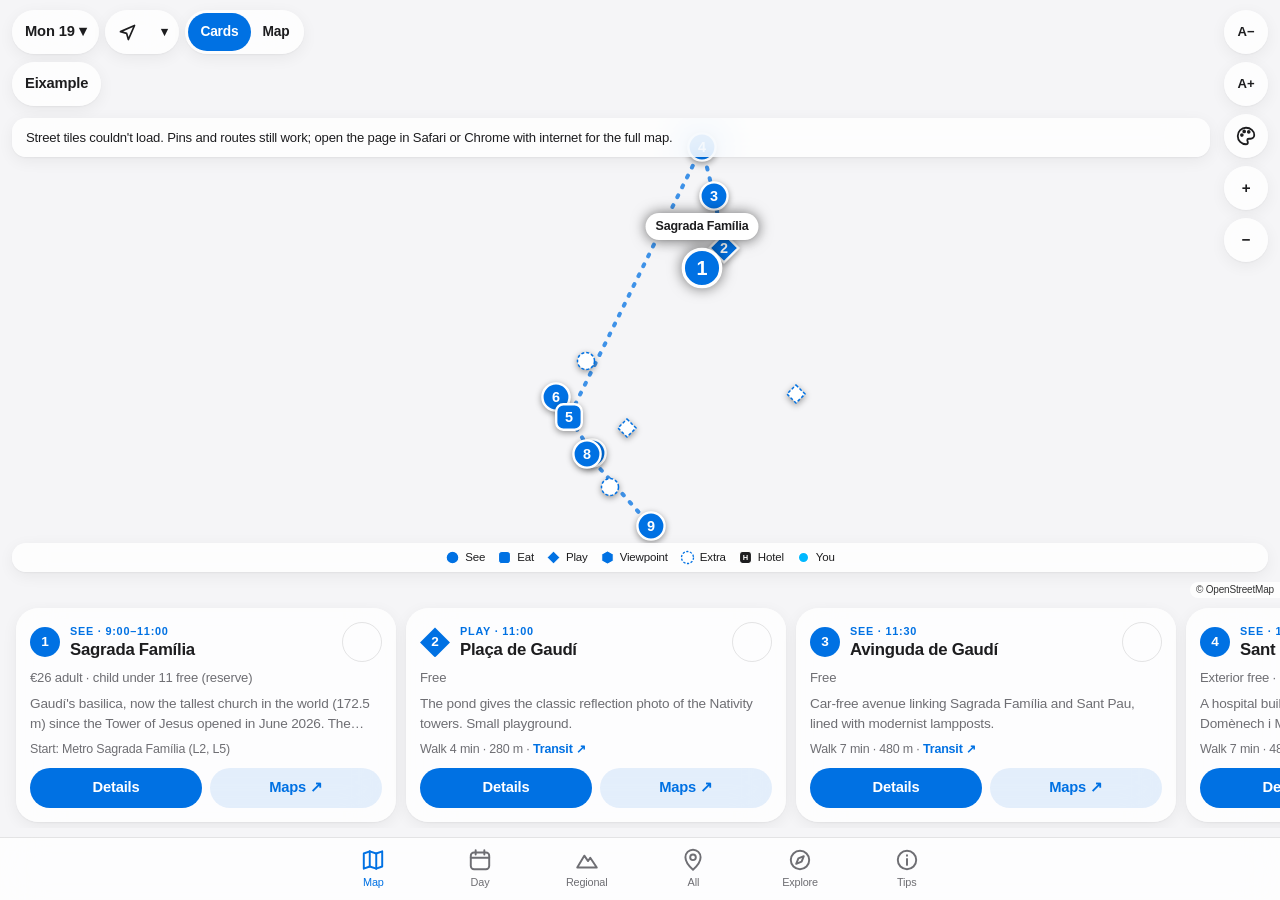
==== barcelona-2026/index.html @ ed012c95 "Add All places map tab with day filters Co-Authored-By: Claude Sonnet 5.5 <noreply@anthropic.com> Cl" ====
<!doctype html><html lang="en"><head><meta charset="utf-8"><meta name="viewport" content="width=device-width,initial-scale=1,viewport-fit=cover"><meta name="theme-color" content="#f3f5f7"><style>html,body{margin:0}</style><title>Barcelona Trip Guide</title>
<meta name="claude:viewport-fit-sides" content="cover">
<style>
/* required styles */

.leaflet-pane,
.leaflet-tile,
.leaflet-marker-icon,
.leaflet-marker-shadow,
.leaflet-tile-container,
.leaflet-pane > svg,
.leaflet-pane > canvas,
.leaflet-zoom-box,
.leaflet-image-layer,
.leaflet-layer {
	position: absolute;
	left: 0;
	top: 0;
	}
.leaflet-container {
	overflow: hidden;
	}
.leaflet-tile,
.leaflet-marker-icon,
.leaflet-marker-shadow {
	-webkit-user-select: none;
	   -moz-user-select: none;
	        user-select: none;
	  -webkit-user-drag: none;
	}
/* Prevents IE11 from highlighting tiles in blue */
.leaflet-tile::selection {
	background: transparent;
}
/* Safari renders non-retina tile on retina better with this, but Chrome is worse */
.leaflet-safari .leaflet-tile {
	image-rendering: -webkit-optimize-contrast;
	}
/* hack that prevents hw layers "stretching" when loading new tiles */
.leaflet-safari .leaflet-tile-container {
	width: 1600px;
	height: 1600px;
	-webkit-transform-origin: 0 0;
	}
.leaflet-marker-icon,
.leaflet-marker-shadow {
	display: block;
	}
/* .leaflet-container svg: reset svg max-width decleration shipped in Joomla! (joomla.org) 3.x */
/* .leaflet-container img: map is broken in FF if you have max-width: 100% on tiles */
.leaflet-container .leaflet-overlay-pane svg {
	max-width: none !important;
	max-height: none !important;
	}
.leaflet-container .leaflet-marker-pane img,
.leaflet-container .leaflet-shadow-pane img,
.leaflet-container .leaflet-tile-pane img,
.leaflet-container img.leaflet-image-layer,
.leaflet-container .leaflet-tile {
	max-width: none !important;
	max-height: none !important;
	width: auto;
	padding: 0;
	}

.leaflet-container img.leaflet-tile {
	/* See: https://bugs.chromium.org/p/chromium/issues/detail?id=600120 */
	mix-blend-mode: plus-lighter;
}

.leaflet-container.leaflet-touch-zoom {
	-ms-touch-action: pan-x pan-y;
	touch-action: pan-x pan-y;
	}
.leaflet-container.leaflet-touch-drag {
	-ms-touch-action: pinch-zoom;
	/* Fallback for FF which doesn't support pinch-zoom */
	touch-action: none;
	touch-action: pinch-zoom;
}
.leaflet-container.leaflet-touch-drag.leaflet-touch-zoom {
	-ms-touch-action: none;
	touch-action: none;
}
.leaflet-container {
	-webkit-tap-highlight-color: transparent;
}
.leaflet-container a {
	-webkit-tap-highlight-color: rgba(51, 181, 229, 0.4);
}
.leaflet-tile {
	filter: inherit;
	visibility: hidden;
	}
.leaflet-tile-loaded {
	visibility: inherit;
	}
.leaflet-zoom-box {
	width: 0;
	height: 0;
	-moz-box-sizing: border-box;
	     box-sizing: border-box;
	z-index: 800;
	}
/* workaround for https://bugzilla.mozilla.org/show_bug.cgi?id=888319 */
.leaflet-overlay-pane svg {
	-moz-user-select: none;
	}

.leaflet-pane         { z-index: 400; }

.leaflet-tile-pane    { z-index: 200; }
.leaflet-overlay-pane { z-index: 400; }
.leaflet-shadow-pane  { z-index: 500; }
.leaflet-marker-pane  { z-index: 600; }
.leaflet-tooltip-pane   { z-index: 650; }
.leaflet-popup-pane   { z-index: 700; }

.leaflet-map-pane canvas { z-index: 100; }
.leaflet-map-pane svg    { z-index: 200; }

.leaflet-vml-shape {
	width: 1px;
	height: 1px;
	}
.lvml {
	behavior: url(#default#VML);
	display: inline-block;
	position: absolute;
	}


/* control positioning */

.leaflet-control {
	position: relative;
	z-index: 800;
	pointer-events: visiblePainted; /* IE 9-10 doesn't have auto */
	pointer-events: auto;
	}
.leaflet-top,
.leaflet-bottom {
	position: absolute;
	z-index: 1000;
	pointer-events: none;
	}
.leaflet-top {
	top: 0;
	}
.leaflet-right {
	right: 0;
	}
.leaflet-bottom {
	bottom: 0;
	}
.leaflet-left {
	left: 0;
	}
.leaflet-control {
	float: left;
	clear: both;
	}
.leaflet-right .leaflet-control {
	float: right;
	}
.leaflet-top .leaflet-control {
	margin-top: 10px;
	}
.leaflet-bottom .leaflet-control {
	margin-bottom: 10px;
	}
.leaflet-left .leaflet-control {
	margin-left: 10px;
	}
.leaflet-right .leaflet-control {
	margin-right: 10px;
	}


/* zoom and fade animations */

.leaflet-fade-anim .leaflet-popup {
	opacity: 0;
	-webkit-transition: opacity 0.2s linear;
	   -moz-transition: opacity 0.2s linear;
	        transition: opacity 0.2s linear;
	}
.leaflet-fade-anim .leaflet-map-pane .leaflet-popup {
	opacity: 1;
	}
.leaflet-zoom-animated {
	-webkit-transform-origin: 0 0;
	    -ms-transform-origin: 0 0;
	        transform-origin: 0 0;
	}
svg.leaflet-zoom-animated {
	will-change: transform;
}

.leaflet-zoom-anim .leaflet-zoom-animated {
	-webkit-transition: -webkit-transform 0.25s cubic-bezier(0,0,0.25,1);
	   -moz-transition:    -moz-transform 0.25s cubic-bezier(0,0,0.25,1);
	        transition:         transform 0.25s cubic-bezier(0,0,0.25,1);
	}
.leaflet-zoom-anim .leaflet-tile,
.leaflet-pan-anim .leaflet-tile {
	-webkit-transition: none;
	   -moz-transition: none;
	        transition: none;
	}

.leaflet-zoom-anim .leaflet-zoom-hide {
	visibility: hidden;
	}


/* cursors */

.leaflet-interactive {
	cursor: pointer;
	}
.leaflet-grab {
	cursor: -webkit-grab;
	cursor:    -moz-grab;
	cursor:         grab;
	}
.leaflet-crosshair,
.leaflet-crosshair .leaflet-interactive {
	cursor: crosshair;
	}
.leaflet-popup-pane,
.leaflet-control {
	cursor: auto;
	}
.leaflet-dragging .leaflet-grab,
.leaflet-dragging .leaflet-grab .leaflet-interactive,
.leaflet-dragging .leaflet-marker-draggable {
	cursor: move;
	cursor: -webkit-grabbing;
	cursor:    -moz-grabbing;
	cursor:         grabbing;
	}

/* marker & overlays interactivity */
.leaflet-marker-icon,
.leaflet-marker-shadow,
.leaflet-image-layer,
.leaflet-pane > svg path,
.leaflet-tile-container {
	pointer-events: none;
	}

.leaflet-marker-icon.leaflet-interactive,
.leaflet-image-layer.leaflet-interactive,
.leaflet-pane > svg path.leaflet-interactive,
svg.leaflet-image-layer.leaflet-interactive path {
	pointer-events: visiblePainted; /* IE 9-10 doesn't have auto */
	pointer-events: auto;
	}

/* visual tweaks */

.leaflet-container {
	background: #ddd;
	outline-offset: 1px;
	}
.leaflet-container a {
	color: #0078A8;
	}
.leaflet-zoom-box {
	border: 2px dotted #38f;
	background: rgba(255,255,255,0.5);
	}


/* general typography */
.leaflet-container {
	font-family: "Helvetica Neue", Arial, Helvetica, sans-serif;
	font-size: 12px;
	font-size: 0.75rem;
	line-height: 1.5;
	}


/* general toolbar styles */

.leaflet-bar {
	box-shadow: 0 1px 5px rgba(0,0,0,0.65);
	border-radius: 4px;
	}
.leaflet-bar a {
	background-color: #fff;
	border-bottom: 1px solid #ccc;
	width: 26px;
	height: 26px;
	line-height: 26px;
	display: block;
	text-align: center;
	text-decoration: none;
	color: black;
	}
.leaflet-bar a,
.leaflet-control-layers-toggle {
	background-position: 50% 50%;
	background-repeat: no-repeat;
	display: block;
	}
.leaflet-bar a:hover,
.leaflet-bar a:focus {
	background-color: #f4f4f4;
	}
.leaflet-bar a:first-child {
	border-top-left-radius: 4px;
	border-top-right-radius: 4px;
	}
.leaflet-bar a:last-child {
	border-bottom-left-radius: 4px;
	border-bottom-right-radius: 4px;
	border-bottom: none;
	}
.leaflet-bar a.leaflet-disabled {
	cursor: default;
	background-color: #f4f4f4;
	color: #bbb;
	}

.leaflet-touch .leaflet-bar a {
	width: 30px;
	height: 30px;
	line-height: 30px;
	}
.leaflet-touch .leaflet-bar a:first-child {
	border-top-left-radius: 2px;
	border-top-right-radius: 2px;
	}
.leaflet-touch .leaflet-bar a:last-child {
	border-bottom-left-radius: 2px;
	border-bottom-right-radius: 2px;
	}

/* zoom control */

.leaflet-control-zoom-in,
.leaflet-control-zoom-out {
	font: bold 18px 'Lucida Console', Monaco, monospace;
	text-indent: 1px;
	}

.leaflet-touch .leaflet-control-zoom-in, .leaflet-touch .leaflet-control-zoom-out  {
	font-size: 22px;
	}


/* layers control */

.leaflet-control-layers {
	box-shadow: 0 1px 5px rgba(0,0,0,0.4);
	background: #fff;
	border-radius: 5px;
	}
.leaflet-control-layers-toggle {
	background-image: url(images/layers.png);
	width: 36px;
	height: 36px;
	}
.leaflet-retina .leaflet-control-layers-toggle {
	background-image: url(images/layers-2x.png);
	background-size: 26px 26px;
	}
.leaflet-touch .leaflet-control-layers-toggle {
	width: 44px;
	height: 44px;
	}
.leaflet-control-layers .leaflet-control-layers-list,
.leaflet-control-layers-expanded .leaflet-control-layers-toggle {
	display: none;
	}
.leaflet-control-layers-expanded .leaflet-control-layers-list {
	display: block;
	position: relative;
	}
.leaflet-control-layers-expanded {
	padding: 6px 10px 6px 6px;
	color: #333;
	background: #fff;
	}
.leaflet-control-layers-scrollbar {
	overflow-y: scroll;
	overflow-x: hidden;
	padding-right: 5px;
	}
.leaflet-control-layers-selector {
	margin-top: 2px;
	position: relative;
	top: 1px;
	}
.leaflet-control-layers label {
	display: block;
	font-size: 13px;
	font-size: 1.08333em;
	}
.leaflet-control-layers-separator {
	height: 0;
	border-top: 1px solid #ddd;
	margin: 5px -10px 5px -6px;
	}

/* Default icon URLs */
.leaflet-default-icon-path { /* used only in path-guessing heuristic, see L.Icon.Default */
	background-image: url(images/marker-icon.png);
	}


/* attribution and scale controls */

.leaflet-container .leaflet-control-attribution {
	background: #fff;
	background: rgba(255, 255, 255, 0.8);
	margin: 0;
	}
.leaflet-control-attribution,
.leaflet-control-scale-line {
	padding: 0 5px;
	color: #333;
	line-height: 1.4;
	}
.leaflet-control-attribution a {
	text-decoration: none;
	}
.leaflet-control-attribution a:hover,
.leaflet-control-attribution a:focus {
	text-decoration: underline;
	}
.leaflet-attribution-flag {
	display: inline !important;
	vertical-align: baseline !important;
	width: 1em;
	height: 0.6669em;
	}
.leaflet-left .leaflet-control-scale {
	margin-left: 5px;
	}
.leaflet-bottom .leaflet-control-scale {
	margin-bottom: 5px;
	}
.leaflet-control-scale-line {
	border: 2px solid #777;
	border-top: none;
	line-height: 1.1;
	padding: 2px 5px 1px;
	white-space: nowrap;
	-moz-box-sizing: border-box;
	     box-sizing: border-box;
	background: rgba(255, 255, 255, 0.8);
	text-shadow: 1px 1px #fff;
	}
.leaflet-control-scale-line:not(:first-child) {
	border-top: 2px solid #777;
	border-bottom: none;
	margin-top: -2px;
	}
.leaflet-control-scale-line:not(:first-child):not(:last-child) {
	border-bottom: 2px solid #777;
	}

.leaflet-touch .leaflet-control-attribution,
.leaflet-touch .leaflet-control-layers,
.leaflet-touch .leaflet-bar {
	box-shadow: none;
	}
.leaflet-touch .leaflet-control-layers,
.leaflet-touch .leaflet-bar {
	border: 2px solid rgba(0,0,0,0.2);
	background-clip: padding-box;
	}


/* popup */

.leaflet-popup {
	position: absolute;
	text-align: center;
	margin-bottom: 20px;
	}
.leaflet-popup-content-wrapper {
	padding: 1px;
	text-align: left;
	border-radius: 12px;
	}
.leaflet-popup-content {
	margin: 13px 24px 13px 20px;
	line-height: 1.3;
	font-size: 13px;
	font-size: 1.08333em;
	min-height: 1px;
	}
.leaflet-popup-content p {
	margin: 17px 0;
	margin: 1.3em 0;
	}
.leaflet-popup-tip-container {
	width: 40px;
	height: 20px;
	position: absolute;
	left: 50%;
	margin-top: -1px;
	margin-left: -20px;
	overflow: hidden;
	pointer-events: none;
	}
.leaflet-popup-tip {
	width: 17px;
	height: 17px;
	padding: 1px;

	margin: -10px auto 0;
	pointer-events: auto;

	-webkit-transform: rotate(45deg);
	   -moz-transform: rotate(45deg);
	    -ms-transform: rotate(45deg);
	        transform: rotate(45deg);
	}
.leaflet-popup-content-wrapper,
.leaflet-popup-tip {
	background: white;
	color: #333;
	box-shadow: 0 3px 14px rgba(0,0,0,0.4);
	}
.leaflet-container a.leaflet-popup-close-button {
	position: absolute;
	top: 0;
	right: 0;
	border: none;
	text-align: center;
	width: 24px;
	height: 24px;
	font: 16px/24px Tahoma, Verdana, sans-serif;
	color: #757575;
	text-decoration: none;
	background: transparent;
	}
.leaflet-container a.leaflet-popup-close-button:hover,
.leaflet-container a.leaflet-popup-close-button:focus {
	color: #585858;
	}
.leaflet-popup-scrolled {
	overflow: auto;
	}

.leaflet-oldie .leaflet-popup-content-wrapper {
	-ms-zoom: 1;
	}
.leaflet-oldie .leaflet-popup-tip {
	width: 24px;
	margin: 0 auto;

	-ms-filter: "progid:DXImageTransform.Microsoft.Matrix(M11=0.70710678, M12=0.70710678, M21=-0.70710678, M22=0.70710678)";
	filter: progid:DXImageTransform.Microsoft.Matrix(M11=0.70710678, M12=0.70710678, M21=-0.70710678, M22=0.70710678);
	}

.leaflet-oldie .leaflet-control-zoom,
.leaflet-oldie .leaflet-control-layers,
.leaflet-oldie .leaflet-popup-content-wrapper,
.leaflet-oldie .leaflet-popup-tip {
	border: 1px solid #999;
	}


/* div icon */

.leaflet-div-icon {
	background: #fff;
	border: 1px solid #666;
	}


/* Tooltip */
/* Base styles for the element that has a tooltip */
.leaflet-tooltip {
	position: absolute;
	padding: 6px;
	background-color: #fff;
	border: 1px solid #fff;
	border-radius: 3px;
	color: #222;
	white-space: nowrap;
	-webkit-user-select: none;
	-moz-user-select: none;
	-ms-user-select: none;
	user-select: none;
	pointer-events: none;
	box-shadow: 0 1px 3px rgba(0,0,0,0.4);
	}
.leaflet-tooltip.leaflet-interactive {
	cursor: pointer;
	pointer-events: auto;
	}
.leaflet-tooltip-top:before,
.leaflet-tooltip-bottom:before,
.leaflet-tooltip-left:before,
.leaflet-tooltip-right:before {
	position: absolute;
	pointer-events: none;
	border: 6px solid transparent;
	background: transparent;
	content: "";
	}

/* Directions */

.leaflet-tooltip-bottom {
	margin-top: 6px;
}
.leaflet-tooltip-top {
	margin-top: -6px;
}
.leaflet-tooltip-bottom:before,
.leaflet-tooltip-top:before {
	left: 50%;
	margin-left: -6px;
	}
.leaflet-tooltip-top:before {
	bottom: 0;
	margin-bottom: -12px;
	border-top-color: #fff;
	}
.leaflet-tooltip-bottom:before {
	top: 0;
	margin-top: -12px;
	margin-left: -6px;
	border-bottom-color: #fff;
	}
.leaflet-tooltip-left {
	margin-left: -6px;
}
.leaflet-tooltip-right {
	margin-left: 6px;
}
.leaflet-tooltip-left:before,
.leaflet-tooltip-right:before {
	top: 50%;
	margin-top: -6px;
	}
.leaflet-tooltip-left:before {
	right: 0;
	margin-right: -12px;
	border-left-color: #fff;
	}
.leaflet-tooltip-right:before {
	left: 0;
	margin-left: -12px;
	border-right-color: #fff;
	}

/* Printing */

@media print {
	/* Prevent printers from removing background-images of controls. */
	.leaflet-control {
		-webkit-print-color-adjust: exact;
		print-color-adjust: exact;
		}
	}

/* Apple-website inspired: generous space, large type, pill buttons, frosted bars, grouped cards. Full-screen map with floating controls. */
:root{
  --bg:#f5f5f7; --surface:#ffffff; --fg:#1d1d1f; --muted:#6e6e73; --line:rgba(0,0,0,.1);
  --glass:rgba(255,255,255,.78); --accent:#0071e3; --accent-soft:rgba(0,113,227,.1); --on-accent:#ffffff;
  --blue:#0071e3; --terra:#bf4800; --good:#1d8a43; --good-soft:#e5f4ea; --warn-soft:#fff4d6;
  --f:-apple-system,BlinkMacSystemFont,"SF Pro Display","SF Pro Text","Segoe UI",Roboto,"Helvetica Neue",Arial,sans-serif;
  --nav-h:62px; --shadow:0 1px 2px rgba(0,0,0,.05),0 4px 16px rgba(0,0,0,.06);
}
@media (prefers-color-scheme: dark){:root:not([data-theme="light"]){
  --bg:#000; --surface:#1c1c1e; --fg:#f5f5f7; --muted:#a1a1a6; --line:rgba(255,255,255,.14);
  --glass:rgba(28,28,30,.78); --accent:#2997ff; --accent-soft:rgba(41,151,255,.18); --on-accent:#000;
  --blue:#2997ff; --terra:#ff9f0a; --good:#4cd97b; --good-soft:#12301c; --warn-soft:#332a10;
  --shadow:0 1px 2px rgba(0,0,0,.4),0 4px 16px rgba(0,0,0,.4); color-scheme:dark}}
:root[data-theme="dark"]{
  --bg:#000; --surface:#1c1c1e; --fg:#f5f5f7; --muted:#a1a1a6; --line:rgba(255,255,255,.14);
  --glass:rgba(28,28,30,.78); --accent:#2997ff; --accent-soft:rgba(41,151,255,.18); --on-accent:#000;
  --blue:#2997ff; --terra:#ff9f0a; --good:#4cd97b; --good-soft:#12301c; --warn-soft:#332a10;
  --shadow:0 1px 2px rgba(0,0,0,.4),0 4px 16px rgba(0,0,0,.4); color-scheme:dark}
body[data-accent="terra"]{--accent:#bf4800;--accent-soft:rgba(191,72,0,.12)}
body[data-accent="green"]{--accent:#1d8a43;--accent-soft:rgba(29,138,67,.12)}
body[data-accent="violet"]{--accent:#6e40c9;--accent-soft:rgba(110,64,201,.12)}
body[data-accent="graphite"]{--accent:#3a3a3c;--accent-soft:rgba(60,60,67,.12)}
@media (prefers-color-scheme: dark){:root:not([data-theme="light"]) body[data-accent="terra"]{--accent:#ff9f0a;--accent-soft:rgba(255,159,10,.18)}}
:root[data-theme="dark"] body[data-accent="terra"]{--accent:#ff9f0a;--accent-soft:rgba(255,159,10,.18)}
@media (prefers-color-scheme: dark){:root:not([data-theme="light"]) body[data-accent="green"]{--accent:#4cd97b;--accent-soft:rgba(76,217,123,.18)}}
:root[data-theme="dark"] body[data-accent="green"]{--accent:#4cd97b;--accent-soft:rgba(76,217,123,.18)}
@media (prefers-color-scheme: dark){:root:not([data-theme="light"]) body[data-accent="violet"]{--accent:#a78bfa;--accent-soft:rgba(167,139,250,.2)}}
:root[data-theme="dark"] body[data-accent="violet"]{--accent:#a78bfa;--accent-soft:rgba(167,139,250,.2)}
@media (prefers-color-scheme: dark){:root:not([data-theme="light"]) body[data-accent="graphite"]{--accent:#d1d1d6;--accent-soft:rgba(235,235,245,.16)}}
:root[data-theme="dark"] body[data-accent="graphite"]{--accent:#d1d1d6;--accent-soft:rgba(235,235,245,.16)}

html{font-size:16px;-webkit-text-size-adjust:100%}
body{margin:0;background:var(--bg);color:var(--fg);font-family:var(--f);font-size:1rem;line-height:1.47;letter-spacing:-.011em;-webkit-tap-highlight-color:transparent;-webkit-font-smoothing:antialiased}
*{box-sizing:border-box}
button,input,select{font:inherit;color:inherit;letter-spacing:inherit}
a{color:var(--accent)}
.screen[hidden],[hidden]{display:none!important}

/* Pages (large titles) */
main{max-width:640px;margin:0 auto;padding:calc(env(safe-area-inset-top,0px) + 14px) max(18px,env(safe-area-inset-left,0px)) calc(var(--nav-h) + env(safe-area-inset-bottom,0px) + 28px) max(18px,env(safe-area-inset-right,0px))}
body.plan main{max-width:none;padding:0}
.ph{display:flex;align-items:flex-start;justify-content:space-between;gap:12px;margin:6px 0 14px}
.lt{margin:0;font-size:2.1rem;line-height:1.08;font-weight:700;letter-spacing:-.025em;text-wrap:balance}
.lsub{margin:4px 0 0;color:var(--muted);font-size:1rem}
.sec{display:flex;align-items:baseline;justify-content:space-between;gap:10px;margin:30px 2px 10px}
.sec h3{margin:0;font-size:1.4rem;font-weight:700;letter-spacing:-.02em}
.sec span{font-size:.85rem;color:var(--muted);font-variant-numeric:tabular-nums}

/* Controls */
.rb{width:44px;height:44px;border-radius:50%;border:0;background:var(--glass);-webkit-backdrop-filter:saturate(180%) blur(20px);backdrop-filter:saturate(180%) blur(20px);box-shadow:var(--shadow);display:grid;place-items:center;cursor:pointer;font-weight:600;font-size:.95rem;flex:none;color:var(--fg)}
.rb svg{width:22px;height:22px}
.rb.on{background:var(--accent);color:var(--on-accent)}
.pill{display:inline-flex;align-items:center;gap:6px;min-height:44px;padding:0 13px;border:0;border-radius:980px;background:var(--glass);-webkit-backdrop-filter:saturate(180%) blur(20px);backdrop-filter:saturate(180%) blur(20px);box-shadow:var(--shadow);font-weight:600;font-size:.92rem;cursor:pointer;color:var(--fg);white-space:nowrap}
.btn{display:inline-flex;align-items:center;justify-content:center;gap:6px;min-height:44px;padding:0 20px;border:0;border-radius:980px;background:var(--accent-soft);color:var(--accent);font-weight:600;font-size:.92rem;text-decoration:none;cursor:pointer}
.btn.solid{background:var(--accent);color:var(--on-accent)}
.btn.wide{flex:1}
.btn:active,.pill:active,.rb:active{opacity:.7}
.btnrow{display:flex;flex-wrap:wrap;gap:10px;margin-top:14px}
.chk{flex:none;width:40px;height:40px;border-radius:50%;border:1.5px solid var(--line);background:transparent;cursor:pointer;display:grid;place-items:center;color:transparent;font-weight:700;font-size:1rem}
.chk[aria-pressed="true"]{background:var(--good);border-color:var(--good);color:#fff}
input[type=text],select{width:100%;min-height:48px;padding:10px 14px;border-radius:14px;border:1px solid var(--line);background:var(--surface);color:var(--fg);font-size:1rem}
label.f{display:block;font-weight:600;font-size:.85rem;margin:14px 2px 6px;color:var(--muted)}
.status{font-size:.85rem;color:var(--muted);margin:8px 2px 0;min-height:1.2em}
button:focus-visible,a:focus-visible,summary:focus-visible,select:focus-visible,input:focus-visible{outline:3px solid var(--accent);outline-offset:2px}

/* Cards */
.hero,.panel,.card2{background:var(--surface);border-radius:22px;padding:20px;margin-top:14px;box-shadow:var(--shadow)}
.hero{margin-top:6px}
.hero h2{margin:0 0 6px;font-size:1.6rem;line-height:1.12;font-weight:700;letter-spacing:-.025em;text-wrap:balance}
.hero p{margin:0;color:var(--muted)}
.stats{display:grid;grid-template-columns:repeat(3,1fr);gap:10px;margin:18px 0 6px}
.stat{background:var(--bg);border-radius:16px;padding:12px;min-width:0}
.stat b{display:block;font-size:1.25rem;font-weight:700;letter-spacing:-.02em;font-variant-numeric:tabular-nums}
.stat span{font-size:.75rem;color:var(--muted)}
.startline{display:flex;gap:8px;font-size:.92rem;margin-top:12px}
.startline .k{font-weight:600;white-space:nowrap}
.cstat{font-size:.82rem;color:var(--muted);margin-top:8px}
.panel b.t,.card2 b.t{display:block;font-size:1.15rem;font-weight:700;letter-spacing:-.02em;margin-bottom:6px}
.panel ul{margin:4px 0 0;padding-left:20px}
.panel li{margin:6px 0}
.panel.rain{box-shadow:inset 4px 0 0 var(--blue),var(--shadow)}
.panel.hotel{box-shadow:inset 4px 0 0 var(--accent),var(--shadow)}
.hrow{margin:10px 0;font-size:.95rem}
.spot{list-style:none;padding:0;margin:6px 0 0;display:grid;gap:2px}
.spot label{display:flex;gap:12px;align-items:center;min-height:44px;cursor:pointer}
.spot input{width:24px;height:24px;accent-color:var(--good);flex:none}
.bar{height:6px;background:var(--line);border-radius:6px;overflow:hidden;margin:0 2px 12px}
.bar i{display:block;height:100%;background:var(--good);width:0;transition:width .3s}

/* Day chips */
.chips{display:flex;gap:8px;overflow-x:auto;padding:2px 0 8px;margin:0 -18px;padding-inline:18px;scrollbar-width:none}
.chips::-webkit-scrollbar{display:none}
.chips button{flex:none;border:0;background:var(--surface);border-radius:18px;padding:8px 14px;min-height:52px;cursor:pointer;text-align:left;line-height:1.2;box-shadow:var(--shadow)}
.chips button b{display:block;font-size:.95rem;font-weight:600}
.chips button small{font-size:.72rem;color:var(--muted)}
.chips button[aria-pressed="true"]{background:var(--accent);color:var(--on-accent)}
.chips button[aria-pressed="true"] small{color:inherit;opacity:.85}

/* Lists */
.rowb{display:flex;align-items:center;gap:12px;width:100%;min-height:56px;text-align:left;background:var(--surface);border:0;border-radius:18px;padding:10px 14px;margin-top:8px;cursor:pointer;box-shadow:var(--shadow)}
.rowb .rt{flex:1;min-width:0}
.rowb .rt b{display:block;font-size:.98rem;font-weight:600;line-height:1.2}
.rowb .rt small{color:var(--muted);font-size:.78rem}
.rowb.done .rt b{text-decoration:line-through;text-decoration-color:var(--muted)}
.num{flex:none;width:30px;height:30px;border-radius:50%;background:var(--kc,var(--accent));color:#fff;font-weight:700;font-size:.85rem;display:grid;place-items:center}
.num.x{background:var(--surface);color:var(--kc,var(--accent));box-shadow:inset 0 0 0 2px var(--kc,var(--accent))}
.tg{display:block;font-size:.68rem;font-weight:700;text-transform:uppercase;letter-spacing:.07em;color:var(--kc,var(--accent))}
.nm{display:block;font-weight:700;font-size:1.05rem;line-height:1.22;letter-spacing:-.015em}
.cs{display:block;font-size:.82rem;color:var(--muted)}

/* Facts */
.facts{display:grid;gap:14px}
.fact{display:grid;gap:2px}
.fact b{font-size:.68rem;text-transform:uppercase;letter-spacing:.08em;color:var(--muted)}
ol.ins{margin:4px 0 0;padding-left:22px}
ol.ins li{margin:4px 0}
.kd{border-top:1px solid var(--line);padding-top:4px}
.kd summary{min-height:40px;display:flex;align-items:center;font-size:.85rem;font-weight:600;color:var(--muted);cursor:pointer;list-style:none}
.kd summary::-webkit-details-marker{display:none}
.kd summary::before{content:"▸";margin-right:6px}
.kd[open] summary::before{content:"▾"}
.kd p{margin:2px 0 6px;font-size:.92rem}

/* Accordions (Tips) */
.acc{background:var(--surface);border-radius:20px;margin-top:12px;overflow:hidden;box-shadow:var(--shadow)}
.acc summary{list-style:none;cursor:pointer;padding:16px 20px;min-height:58px;display:flex;align-items:center;justify-content:space-between;gap:10px;font-weight:700;font-size:1.1rem;letter-spacing:-.02em}
.acc summary::-webkit-details-marker{display:none}
.acc summary::after{content:"+";font-size:1.5rem;font-weight:400;color:var(--accent)}
.acc[open] summary::after{content:"–"}
.acc .c{padding:0 20px 18px}
.acc ul{margin:0;padding-left:20px}
.acc li{margin:9px 0}
.foot{font-size:.78rem;color:var(--muted);margin:22px 2px 0}

/* Hourly weather */
.hours{display:flex;gap:8px;overflow-x:auto;padding:10px 3px 4px;scrollbar-width:none}
.hours::-webkit-scrollbar{display:none}
.hc{flex:none;width:56px;text-align:center;background:var(--bg);border-radius:14px;padding:8px 2px;font-size:.8rem;line-height:1.3}
.hc b{display:block;font-size:.72rem;color:var(--muted);font-weight:600}
.hc em{font-style:normal;font-size:1.2rem;display:block}
.hc.wet{background:var(--accent-soft);box-shadow:inset 0 0 0 2px var(--accent)}

/* Suggestions / segmented */
.seg{display:flex;background:var(--line);border-radius:12px;padding:3px;margin-top:16px}
.seg button{flex:1;border:0;background:none;min-height:38px;border-radius:9px;font-weight:600;font-size:.88rem;cursor:pointer;color:var(--fg)}
.seg button[aria-pressed="true"]{background:var(--surface);box-shadow:0 1px 3px rgba(0,0,0,.15)}
.sug{list-style:none;margin:12px 0 0;padding:0;display:grid;gap:12px}
.sug li{background:var(--surface);border-radius:20px;padding:16px;box-shadow:var(--shadow)}
.sug .t{font-weight:700;font-size:1.05rem;letter-spacing:-.015em}
.sug .d{font-size:.82rem;color:var(--muted);margin:3px 0 12px}
.sug .a{display:flex;gap:8px;flex-wrap:wrap}
.sug .a .btn{flex:1;min-width:30%;padding:0 10px;font-size:.85rem}
.badge{display:inline-block;font-size:.66rem;font-weight:700;padding:2px 8px;border-radius:999px;background:var(--good-soft);color:var(--good);vertical-align:2px;margin-left:4px}

/* Map screen (full bleed) */
#s-plan,#s-all{position:fixed;left:0;right:0;top:0;bottom:calc(var(--nav-h) + env(safe-area-inset-bottom,0px))}
#map,#map2{position:absolute;inset:0;background:var(--bg);-webkit-touch-callout:none;-webkit-user-select:none;user-select:none}
.topbar{position:absolute;z-index:500;left:max(12px,env(safe-area-inset-left,0px));right:max(12px,env(safe-area-inset-right,0px));top:calc(env(safe-area-inset-top,0px) + 10px);display:flex;justify-content:space-between;align-items:flex-start;gap:10px;pointer-events:none}
.topbar>*{pointer-events:auto}
.tl{display:flex;flex-direction:column;align-items:flex-start;gap:8px;min-width:0}
.trow{display:flex;flex-wrap:wrap;gap:6px}
.pillgrp{display:flex;background:var(--glass);-webkit-backdrop-filter:saturate(180%) blur(20px);backdrop-filter:saturate(180%) blur(20px);border-radius:980px;box-shadow:var(--shadow)}
.pillgrp button{border:0;background:none;min-height:44px;min-width:44px;border-radius:980px;cursor:pointer;display:grid;place-items:center;color:var(--fg);font-weight:600}
.pillgrp button svg{width:21px;height:21px}
.pillgrp button.on{background:var(--accent);color:var(--on-accent)}
.pillgrp .more{min-width:30px;font-size:.8rem;padding:0 4px}
.segm{display:flex;background:var(--glass);-webkit-backdrop-filter:saturate(180%) blur(20px);backdrop-filter:saturate(180%) blur(20px);border-radius:980px;box-shadow:var(--shadow);padding:3px}
.segm button{border:0;background:none;min-height:38px;padding:0 12px;border-radius:980px;font-weight:600;font-size:.86rem;cursor:pointer;color:var(--fg)}
.segm button[aria-pressed="true"]{background:var(--accent);color:var(--on-accent)}
.phr{display:flex;gap:8px}
.rb.sm{font-size:.82rem}
.tr{display:grid;gap:8px}
.banner{position:absolute;z-index:500;left:12px;right:70px;top:calc(env(safe-area-inset-top,0px) + 118px);background:var(--glass);-webkit-backdrop-filter:blur(20px);backdrop-filter:blur(20px);border-radius:14px;padding:10px 14px;font-size:.82rem;box-shadow:var(--shadow)}
.banner.tap{background:var(--accent);color:var(--on-accent);font-weight:600;display:flex;justify-content:space-between;gap:10px;align-items:center}
.banner button{border:0;background:rgba(255,255,255,.25);color:inherit;border-radius:980px;padding:6px 12px;font-weight:600;cursor:pointer}
.car{position:absolute;z-index:500;left:0;right:0;bottom:10px;display:flex;gap:10px;overflow-x:auto;scroll-snap-type:x mandatory;scroll-padding-left:16px;padding:6px 16px;scrollbar-width:none;-webkit-overflow-scrolling:touch}
.car::-webkit-scrollbar{display:none}
.pc{position:relative;flex:0 0 86%;max-width:380px;scroll-snap-align:start;background:var(--glass);-webkit-backdrop-filter:saturate(180%) blur(24px);backdrop-filter:saturate(180%) blur(24px);border-radius:22px;padding:14px;display:flex;flex-direction:column;gap:6px;box-shadow:var(--shadow)}
.pc.done{background:var(--good-soft)}
.pc .pt{display:flex;gap:10px;align-items:center}
.pc .pt>div{flex:1;min-width:0}
.pc .why{margin:0;font-size:.85rem;color:var(--muted);display:-webkit-box;-webkit-line-clamp:2;-webkit-box-orient:vertical;overflow:hidden}
.pc .leg2{font-size:.78rem;color:var(--muted)}
.pc .leg2 a{font-weight:600;text-decoration:none}
.pc .btnrow{margin-top:4px;gap:8px}
.pc .btn{min-height:40px;padding:0 14px}

/* Menus / popovers */
.menu{position:fixed;z-index:700;background:var(--surface);border-radius:20px;box-shadow:0 10px 40px rgba(0,0,0,.28);padding:14px;max-height:72dvh;overflow:auto;top:calc(env(safe-area-inset-top,0px) + 62px)}
#daymenu{left:max(12px,env(safe-area-inset-left,0px));width:min(320px,calc(100vw - 24px))}
#mepop,#pop{right:max(12px,env(safe-area-inset-right,0px));width:min(360px,calc(100vw - 24px))}
#pop{z-index:710}
.mrow{display:flex;justify-content:space-between;align-items:center;width:100%;min-height:48px;border:0;background:none;padding:6px 10px;border-radius:12px;font-weight:600;cursor:pointer;text-align:left}
.mrow small{color:var(--muted);font-weight:400}
.mrow[aria-pressed="true"]{background:var(--accent-soft);color:var(--accent)}
#pop label{display:flex;justify-content:space-between;font-weight:600;font-size:.9rem;margin:0}
#pop input[type=range]{width:100%;height:44px;accent-color:var(--accent);margin:4px 0}
.mel{font-size:.92rem;margin-bottom:4px}
.mel small{display:block;color:var(--muted)}
.mepop-t{font-weight:700;font-size:1.1rem;margin:0 0 6px;letter-spacing:-.02em}
.mepanel .btnrow{margin-top:8px}
.mepanel .btn{flex:1}
.addr{display:flex;gap:8px}

/* Frosted tab bar */
nav.tabbar{position:fixed;left:0;right:0;bottom:0;z-index:600;background:var(--glass);-webkit-backdrop-filter:saturate(180%) blur(22px);backdrop-filter:saturate(180%) blur(22px);border-top:.5px solid var(--line);padding-bottom:env(safe-area-inset-bottom,0px);padding-left:env(safe-area-inset-left,0px);padding-right:env(safe-area-inset-right,0px)}
nav.tabbar .in{display:flex;max-width:640px;margin:0 auto;height:var(--nav-h)}
nav.tabbar button{flex:1;border:0;background:none;display:flex;flex-direction:column;align-items:center;justify-content:center;gap:2px;font-size:max(10.5px,.68rem);font-weight:500;color:var(--muted);cursor:pointer}
nav.tabbar button svg{width:26px;height:26px}
nav.tabbar button[aria-current="page"]{color:var(--accent)}

/* Detail page */
.detail{position:fixed;inset:0;z-index:800;background:var(--bg);overflow:auto;-webkit-overflow-scrolling:touch}
.dbar{position:sticky;top:0;z-index:2;background:var(--glass);-webkit-backdrop-filter:saturate(180%) blur(22px);backdrop-filter:saturate(180%) blur(22px);display:flex;align-items:center;gap:10px;padding:calc(env(safe-area-inset-top,0px) + 8px) max(14px,env(safe-area-inset-right,0px)) 8px max(14px,env(safe-area-inset-left,0px));border-bottom:.5px solid var(--line)}
.dbar .dt{flex:1;min-width:0}
.dbody{max-width:640px;margin:0 auto;padding:16px max(18px,env(safe-area-inset-left,0px)) calc(32px + env(safe-area-inset-bottom,0px))}
.dbody .card2{margin-top:0}
.toast{position:fixed;left:50%;transform:translateX(-50%);bottom:calc(var(--nav-h) + env(safe-area-inset-bottom,0px) + 16px);z-index:900;background:var(--fg);color:var(--bg);padding:10px 18px;border-radius:980px;font-size:.88rem;font-weight:600;max-width:88vw;text-align:center}

/* Map pins (Leaflet divIcons) */
.pinw{background:none;border:0}
.pinsvg{position:relative;width:100%;height:100%;filter:drop-shadow(0 2px 3px rgba(0,0,0,.4))}
.pinsvg svg{display:block;width:100%;height:100%;overflow:visible}
.pinsvg.sel{filter:drop-shadow(0 0 7px rgba(0,0,0,.55))}
.pl{position:absolute;bottom:calc(100% + 6px);left:50%;transform:translateX(-50%);white-space:nowrap;background:var(--surface);color:var(--fg);font-weight:600;font-size:.78rem;padding:4px 10px;border-radius:980px;box-shadow:var(--shadow);max-width:60vw;overflow:hidden;text-overflow:ellipsis}
.hpin{width:100%;height:100%;border-radius:9px;background:var(--fg);color:var(--bg);border:2.5px solid #fff;display:grid;place-items:center;font-weight:800;font-size:.9rem;box-shadow:0 2px 6px rgba(0,0,0,.35)}
.medot{width:100%;height:100%;position:relative}
.medot i{position:absolute;inset:4px;border-radius:50%;background:#00b8ff;border:3px solid #fff;box-shadow:0 1px 6px rgba(0,0,0,.4)}
.medot::before{content:"";position:absolute;inset:-6px;border-radius:50%;background:rgba(0,184,255,.3);animation:pulse 2s ease-out infinite}
@keyframes pulse{0%{transform:scale(.6);opacity:1}100%{transform:scale(1.5);opacity:0}}
@media (prefers-color-scheme: dark){:root:not([data-theme="light"]) .leaflet-tile-pane{filter:invert(1) hue-rotate(180deg) brightness(.92) contrast(.9)}}
:root[data-theme="dark"] .leaflet-tile-pane{filter:invert(1) hue-rotate(180deg) brightness(.92) contrast(.9)}
.leaflet-container{font-family:var(--f);background:var(--bg)}
.leaflet-control-attribution{font-size:10px!important;margin-bottom:calc(var(--car-h,200px) + 14px)!important;background:var(--glass)!important;border-radius:8px 0 0 8px;padding:1px 6px}
@media (prefers-reduced-motion:reduce){*{animation:none!important;transition:none!important}}

.one{position:absolute;z-index:500;left:12px;right:12px;bottom:12px}
.one .pc{flex:none;width:100%;max-width:none}
.dots{display:flex;gap:10px;flex-wrap:wrap;margin-top:4px}
.dotb{width:44px;height:44px;border-radius:50%;border:3px solid transparent;cursor:pointer;box-shadow:inset 0 0 0 3px var(--surface)}
.dotb[aria-pressed="true"]{border-color:var(--fg)}
.lgd{display:flex;flex-wrap:wrap;gap:6px 14px;font-size:.85rem;margin-top:2px}
.lgd i{display:inline-block;width:12px;height:12px;border-radius:50%;margin-right:5px;vertical-align:-1px}

.pl.you{background:#00b8ff;color:#00263a}
.num.k-eat{border-radius:9px}
.num.k-play{clip-path:polygon(50% 0,100% 50%,50% 100%,0 50%)}
.num.k-view{clip-path:polygon(50% 0,93% 25%,93% 75%,50% 100%,7% 75%,7% 25%)}
.num.x{clip-path:none;border-radius:50%}
.legend{position:absolute;z-index:450;left:12px;right:12px;bottom:calc(var(--car-h,0px) + 40px);display:flex;flex-wrap:wrap;gap:3px 12px;justify-content:center;background:var(--glass);-webkit-backdrop-filter:blur(16px);backdrop-filter:blur(16px);border-radius:14px;padding:6px 10px;font-size:.72rem;box-shadow:var(--shadow);pointer-events:none;color:var(--fg)}
.legend span{display:inline-flex;align-items:center;gap:5px;white-space:nowrap}
.legend svg{width:15px;height:15px;overflow:visible}

.mhead{font-size:.72rem;font-weight:700;letter-spacing:.06em;text-transform:uppercase;color:var(--muted);padding:12px 10px 4px}

#s-all .leaflet-control-attribution{margin-bottom:6px!important}
#s-all .tl{flex:1;min-width:0}
.achips{display:flex;gap:6px;overflow-x:auto;max-width:100%;padding:2px 2px 4px;scrollbar-width:none}
.achips::-webkit-scrollbar{display:none}
.achip{flex:none;display:inline-flex;align-items:center;gap:6px;min-height:38px;padding:0 12px;border:0;border-radius:980px;background:var(--glass);-webkit-backdrop-filter:saturate(180%) blur(20px);backdrop-filter:saturate(180%) blur(20px);box-shadow:var(--shadow);font-weight:600;font-size:.82rem;color:var(--fg);cursor:pointer;white-space:nowrap}
.achip i{width:12px;height:12px;border-radius:50%;display:inline-block}
.achip[aria-pressed="false"]{opacity:.5}
.achip[aria-pressed="false"] i{background:transparent!important;box-shadow:inset 0 0 0 2px var(--muted)}
.achip.grp[aria-pressed="true"]{background:var(--accent);color:var(--on-accent);opacity:1}
#axbtn[aria-pressed="true"]{background:var(--accent);color:var(--on-accent)}
.alegend{bottom:calc(var(--acar,0px) + 34px)}
.ddot{display:inline-block;width:9px;height:9px;border-radius:50%;margin-right:5px;vertical-align:middle}
</style></head><body>
<div class="menu" id="pop" hidden>
  <label for="fsr">Text size <output id="fsv"></output></label>
  <input type="range" id="fsr" min="12" max="22" step="1">
  <button class="btn" id="fsreset" style="width:100%">Reset size</button>
  <label class="f">Appearance</label><div class="seg" id="appr" role="group"><button data-t="auto">Auto</button><button data-t="light">Light</button><button data-t="dark">Dark</button></div>
  <label class="f">Colour theme</label><div class="dots" id="dots"></div>
  </div>
<div class="menu" id="daymenu" hidden></div>
<div class="menu" id="mepop" hidden><p class="mepop-t">My location</p><div class="mepanel"></div></div>

<main>
  <section class="screen" id="s-plan">
    <div id="map" aria-label="Street map"></div>
    <div class="topbar">
      <div class="tl">
        <div class="trow">
          <button class="pill" id="daybtn" aria-haspopup="true"></button>
          <div class="pillgrp"><button id="locbtn" aria-label="Show my location on or off"><svg viewBox="0 0 24 24" fill="none" stroke="currentColor" stroke-width="2" stroke-linecap="round" stroke-linejoin="round"><path d="m4 11 16-7-7 16-2-7-7-2Z"/></svg></button><button class="more" id="locmore" aria-label="Location options">▾</button></div>
          <div class="segm" id="modesw" role="group" aria-label="Map layout"><button data-mode="cards">Cards</button><button data-mode="map">Map</button></div>
        </div>
        <button class="pill" id="wxbtn" hidden></button>
      </div>
      <div class="tr">
        <button class="rb sm" data-fs="-2" aria-label="Smaller text">A−</button>
        <button class="rb sm" data-fs="2" aria-label="Larger text">A+</button>
        <button class="rb aa" aria-label="Colours and text size"><svg viewBox="0 0 24 24" fill="none" stroke="currentColor" stroke-width="2" stroke-linecap="round" stroke-linejoin="round"><path d="M12 3a9 9 0 1 0 0 18c1.5 0 2-1 2-2s-.6-1.6-.6-2.6c0-1 .8-1.4 1.8-1.4H17a4 4 0 0 0 4-4c0-4.4-4-8-9-8Z"/><circle cx="7.5" cy="11" r="1"/><circle cx="10" cy="7" r="1"/><circle cx="15" cy="7.5" r="1"/></svg></button>
        <button class="rb" id="zin" aria-label="Zoom in">+</button>
        <button class="rb" id="zout" aria-label="Zoom out">−</button>
      </div>
    </div>
    <div class="legend" aria-label="Map key">
      <span><svg viewBox="0 0 40 40"><circle cx="20" cy="20" r="17" fill="var(--accent)" stroke="#fff" stroke-width="3"/></svg> See</span><span><svg viewBox="0 0 40 40"><rect x="4" y="4" width="32" height="32" rx="9" fill="var(--accent)" stroke="#fff" stroke-width="3"/></svg> Eat</span><span><svg viewBox="0 0 40 40"><polygon points="20,2 38,20 20,38 2,20" fill="var(--accent)" stroke="#fff" stroke-width="3"/></svg> Play</span><span><svg viewBox="0 0 40 40"><polygon points="20,2 35.5,11 35.5,29 20,38 4.5,29 4.5,11" fill="var(--accent)" stroke="#fff" stroke-width="3"/></svg> Viewpoint</span><span><svg viewBox="0 0 40 40"><circle cx="20" cy="20" r="16" fill="#fff" stroke="var(--accent)" stroke-width="3.5" stroke-dasharray="6 4"/></svg> Extra</span><span><svg viewBox="0 0 40 40"><rect x="4" y="4" width="32" height="32" rx="8" fill="#1d1d1f" stroke="#fff" stroke-width="3"/><text x="20" y="27" text-anchor="middle" font-size="20" font-weight="800" fill="#fff">H</text></svg> Hotel</span><span><svg viewBox="0 0 40 40"><circle cx="20" cy="20" r="14" fill="#00b8ff" stroke="#fff" stroke-width="4"/></svg> You</span>
    </div>
    <div class="banner" id="banner" hidden></div>
    <div class="car" id="car" aria-label="Stops, swipe sideways"></div>
    <div class="one" id="one" hidden></div>
  </section>
  <section class="screen" id="s-all" hidden>
    <div id="map2" aria-label="Map of all places"></div>
    <div class="topbar">
      <div class="tl"><div class="achips" id="achips"></div>
        <div class="trow"><button class="pill" id="axbtn" aria-pressed="true">Extras</button><button class="pill" id="afit">Fit all</button></div></div>
      <div class="tr">
        <button class="rb sm" data-fs="-2" aria-label="Smaller text">A−</button>
        <button class="rb sm" data-fs="2" aria-label="Larger text">A+</button>
        <button class="rb aa" aria-label="Colours and text size"><svg viewBox="0 0 24 24" fill="none" stroke="currentColor" stroke-width="2" stroke-linecap="round" stroke-linejoin="round"><path d="M12 3a9 9 0 1 0 0 18c1.5 0 2-1 2-2s-.6-1.6-.6-2.6c0-1 .8-1.4 1.8-1.4H17a4 4 0 0 0 4-4c0-4.4-4-8-9-8Z"/><circle cx="7.5" cy="11" r="1"/><circle cx="10" cy="7" r="1"/><circle cx="15" cy="7.5" r="1"/></svg></button>
        <button class="rb" id="azin" aria-label="Zoom in">+</button>
        <button class="rb" id="azout" aria-label="Zoom out">−</button>
      </div>
    </div>
    <div class="legend alegend" aria-label="Map key">
      <span><svg viewBox="0 0 40 40"><circle cx="20" cy="20" r="17" fill="var(--accent)" stroke="#fff" stroke-width="3"/></svg> See</span><span><svg viewBox="0 0 40 40"><rect x="4" y="4" width="32" height="32" rx="9" fill="var(--accent)" stroke="#fff" stroke-width="3"/></svg> Eat</span><span><svg viewBox="0 0 40 40"><polygon points="20,2 38,20 20,38 2,20" fill="var(--accent)" stroke="#fff" stroke-width="3"/></svg> Play</span><span><svg viewBox="0 0 40 40"><polygon points="20,2 35.5,11 35.5,29 20,38 4.5,29 4.5,11" fill="var(--accent)" stroke="#fff" stroke-width="3"/></svg> Viewpoint</span><span><svg viewBox="0 0 40 40"><circle cx="20" cy="20" r="16" fill="#fff" stroke="var(--accent)" stroke-width="3.5" stroke-dasharray="6 4"/></svg> Extra</span><span><svg viewBox="0 0 40 40"><rect x="4" y="4" width="32" height="32" rx="8" fill="#1d1d1f" stroke="#fff" stroke-width="3"/><text x="20" y="27" text-anchor="middle" font-size="20" font-weight="800" fill="#fff">H</text></svg> Hotel</span><span><svg viewBox="0 0 40 40"><circle cx="20" cy="20" r="14" fill="#00b8ff" stroke="#fff" stroke-width="4"/></svg> You</span>
    </div>
    <div class="one" id="acard" hidden></div>
  </section>
  <section class="screen" id="s-day" hidden></section>
  <section class="screen" id="s-reg" hidden></section>
  <section class="screen" id="s-exp" hidden></section>
  <section class="screen" id="s-tips" hidden></section>
</main>

<div class="detail" id="detail" hidden></div>
<div class="toast" id="toast" hidden></div>

<nav class="tabbar" aria-label="Main"><div class="in">
  <button data-s="plan" aria-current="page"><svg viewBox="0 0 24 24" fill="none" stroke="currentColor" stroke-width="1.8" stroke-linecap="round" stroke-linejoin="round"><path d="M9 4 3.5 6v14L9 18l6 2 5.5-2V4L15 6 9 4Z"/><path d="M9 4v14M15 6v14"/></svg>Map</button>
  <button data-s="day"><svg viewBox="0 0 24 24" fill="none" stroke="currentColor" stroke-width="1.8" stroke-linecap="round" stroke-linejoin="round"><rect x="3.5" y="5" width="17" height="15.5" rx="3"/><path d="M3.5 10h17M8 3v4M16 3v4"/></svg>Day</button>
  <button data-s="reg"><svg viewBox="0 0 24 24" fill="none" stroke="currentColor" stroke-width="1.8" stroke-linecap="round" stroke-linejoin="round"><path d="m3 19 6.5-11 3.5 5 2-3L21 19H3Z"/></svg>Regional</button>
  <button data-s="all"><svg viewBox="0 0 24 24" fill="none" stroke="currentColor" stroke-width="1.8" stroke-linecap="round" stroke-linejoin="round"><path d="M12 21s7-6.2 7-11.5A7 7 0 0 0 5 9.5C5 14.8 12 21 12 21Z"/><circle cx="12" cy="9.5" r="2.6"/></svg>All</button>
  <button data-s="exp"><svg viewBox="0 0 24 24" fill="none" stroke="currentColor" stroke-width="1.8" stroke-linecap="round" stroke-linejoin="round"><circle cx="12" cy="12" r="8.5"/><path d="m15.5 8.5-2 5-5 2 2-5 5-2Z"/></svg>Explore</button>
  <button data-s="tips"><svg viewBox="0 0 24 24" fill="none" stroke="currentColor" stroke-width="1.8" stroke-linecap="round" stroke-linejoin="round"><circle cx="12" cy="12" r="8.5"/><path d="M12 11v5.5M12 7.5v.5"/></svg>Tips</button>
</div></nav>

<script>/* @preserve
 * Leaflet 1.9.4, a JS library for interactive maps. https://leafletjs.com
 * (c) 2010-2023 Vladimir Agafonkin, (c) 2010-2011 CloudMade
 */
!function(t,e){"object"==typeof exports&&"undefined"!=typeof module?e(exports):"function"==typeof define&&define.amd?define(["exports"],e):e((t="undefined"!=typeof globalThis?globalThis:t||self).leaflet={})}(this,function(t){"use strict";function l(t){for(var e,i,n=1,o=arguments.length;n<o;n++)for(e in i=arguments[n])t[e]=i[e];return t}var R=Object.create||function(t){return N.prototype=t,new N};function N(){}function a(t,e){var i,n=Array.prototype.slice;return t.bind?t.bind.apply(t,n.call(arguments,1)):(i=n.call(arguments,2),function(){return t.apply(e,i.length?i.concat(n.call(arguments)):arguments)})}var D=0;function h(t){return"_leaflet_id"in t||(t._leaflet_id=++D),t._leaflet_id}function j(t,e,i){var n,o,s=function(){n=!1,o&&(r.apply(i,o),o=!1)},r=function(){n?o=arguments:(t.apply(i,arguments),setTimeout(s,e),n=!0)};return r}function H(t,e,i){var n=e[1],e=e[0],o=n-e;return t===n&&i?t:((t-e)%o+o)%o+e}function u(){return!1}function i(t,e){return!1===e?t:(e=Math.pow(10,void 0===e?6:e),Math.round(t*e)/e)}function W(t){return t.trim?t.trim():t.replace(/^\s+|\s+$/g,"")}function F(t){return W(t).split(/\s+/)}function c(t,e){for(var i in Object.prototype.hasOwnProperty.call(t,"options")||(t.options=t.options?R(t.options):{}),e)t.options[i]=e[i];return t.options}function U(t,e,i){var n,o=[];for(n in t)o.push(encodeURIComponent(i?n.toUpperCase():n)+"="+encodeURIComponent(t[n]));return(e&&-1!==e.indexOf("?")?"&":"?")+o.join("&")}var V=/\{ *([\w_ -]+) *\}/g;function q(t,i){return t.replace(V,function(t,e){e=i[e];if(void 0===e)throw new Error("No value provided for variable "+t);return e="function"==typeof e?e(i):e})}var d=Array.isArray||function(t){return"[object Array]"===Object.prototype.toString.call(t)};function G(t,e){for(var i=0;i<t.length;i++)if(t[i]===e)return i;return-1}var K="[data-uri]";function Y(t){return window["webkit"+t]||window["moz"+t]||window["ms"+t]}var X=0;function J(t){var e=+new Date,i=Math.max(0,16-(e-X));return X=e+i,window.setTimeout(t,i)}var $=window.requestAnimationFrame||Y("RequestAnimationFrame")||J,Q=window.cancelAnimationFrame||Y("CancelAnimationFrame")||Y("CancelRequestAnimationFrame")||function(t){window.clearTimeout(t)};function x(t,e,i){if(!i||$!==J)return $.call(window,a(t,e));t.call(e)}function r(t){t&&Q.call(window,t)}var tt={__proto__:null,extend:l,create:R,bind:a,get lastId(){return D},stamp:h,throttle:j,wrapNum:H,falseFn:u,formatNum:i,trim:W,splitWords:F,setOptions:c,getParamString:U,template:q,isArray:d,indexOf:G,emptyImageUrl:K,requestFn:$,cancelFn:Q,requestAnimFrame:x,cancelAnimFrame:r};function et(){}et.extend=function(t){function e(){c(this),this.initialize&&this.initialize.apply(this,arguments),this.callInitHooks()}var i,n=e.__super__=this.prototype,o=R(n);for(i in(o.constructor=e).prototype=o,this)Object.prototype.hasOwnProperty.call(this,i)&&"prototype"!==i&&"__super__"!==i&&(e[i]=this[i]);if(t.statics&&l(e,t.statics),t.includes){var s=t.includes;if("undefined"!=typeof L&&L&&L.Mixin){s=d(s)?s:[s];for(var r=0;r<s.length;r++)s[r]===L.Mixin.Events&&console.warn("Deprecated include of L.Mixin.Events: this property will be removed in future releases, please inherit from L.Evented instead.",(new Error).stack)}l.apply(null,[o].concat(t.includes))}return l(o,t),delete o.statics,delete o.includes,o.options&&(o.options=n.options?R(n.options):{},l(o.options,t.options)),o._initHooks=[],o.callInitHooks=function(){if(!this._initHooksCalled){n.callInitHooks&&n.callInitHooks.call(this),this._initHooksCalled=!0;for(var t=0,e=o._initHooks.length;t<e;t++)o._initHooks[t].call(this)}},e},et.include=function(t){var e=this.prototype.options;return l(this.prototype,t),t.options&&(this.prototype.options=e,this.mergeOptions(t.options)),this},et.mergeOptions=function(t){return l(this.prototype.options,t),this},et.addInitHook=function(t){var e=Array.prototype.slice.call(arguments,1),i="function"==typeof t?t:function(){this[t].apply(this,e)};return this.prototype._initHooks=this.prototype._initHooks||[],this.prototype._initHooks.push(i),this};var e={on:function(t,e,i){if("object"==typeof t)for(var n in t)this._on(n,t[n],e);else for(var o=0,s=(t=F(t)).length;o<s;o++)this._on(t[o],e,i);return this},off:function(t,e,i){if(arguments.length)if("object"==typeof t)for(var n in t)this._off(n,t[n],e);else{t=F(t);for(var o=1===arguments.length,s=0,r=t.length;s<r;s++)o?this._off(t[s]):this._off(t[s],e,i)}else delete this._events;return this},_on:function(t,e,i,n){"function"!=typeof e?console.warn("wrong listener type: "+typeof e):!1===this._listens(t,e,i)&&(e={fn:e,ctx:i=i===this?void 0:i},n&&(e.once=!0),this._events=this._events||{},this._events[t]=this._events[t]||[],this._events[t].push(e))},_off:function(t,e,i){var n,o,s;if(this._events&&(n=this._events[t]))if(1===arguments.length){if(this._firingCount)for(o=0,s=n.length;o<s;o++)n[o].fn=u;delete this._events[t]}else"function"!=typeof e?console.warn("wrong listener type: "+typeof e):!1!==(e=this._listens(t,e,i))&&(i=n[e],this._firingCount&&(i.fn=u,this._events[t]=n=n.slice()),n.splice(e,1))},fire:function(t,e,i){if(this.listens(t,i)){var n=l({},e,{type:t,target:this,sourceTarget:e&&e.sourceTarget||this});if(this._events){var o=this._events[t];if(o){this._firingCount=this._firingCount+1||1;for(var s=0,r=o.length;s<r;s++){var a=o[s],h=a.fn;a.once&&this.off(t,h,a.ctx),h.call(a.ctx||this,n)}this._firingCount--}}i&&this._propagateEvent(n)}return this},listens:function(t,e,i,n){"string"!=typeof t&&console.warn('"string" type argument expected');var o=e,s=("function"!=typeof e&&(n=!!e,i=o=void 0),this._events&&this._events[t]);if(s&&s.length&&!1!==this._listens(t,o,i))return!0;if(n)for(var r in this._eventParents)if(this._eventParents[r].listens(t,e,i,n))return!0;return!1},_listens:function(t,e,i){if(this._events){var n=this._events[t]||[];if(!e)return!!n.length;i===this&&(i=void 0);for(var o=0,s=n.length;o<s;o++)if(n[o].fn===e&&n[o].ctx===i)return o}return!1},once:function(t,e,i){if("object"==typeof t)for(var n in t)this._on(n,t[n],e,!0);else for(var o=0,s=(t=F(t)).length;o<s;o++)this._on(t[o],e,i,!0);return this},addEventParent:function(t){return this._eventParents=this._eventParents||{},this._eventParents[h(t)]=t,this},removeEventParent:function(t){return this._eventParents&&delete this._eventParents[h(t)],this},_propagateEvent:function(t){for(var e in this._eventParents)this._eventParents[e].fire(t.type,l({layer:t.target,propagatedFrom:t.target},t),!0)}},it=(e.addEventListener=e.on,e.removeEventListener=e.clearAllEventListeners=e.off,e.addOneTimeEventListener=e.once,e.fireEvent=e.fire,e.hasEventListeners=e.listens,et.extend(e));function p(t,e,i){this.x=i?Math.round(t):t,this.y=i?Math.round(e):e}var nt=Math.trunc||function(t){return 0<t?Math.floor(t):Math.ceil(t)};function m(t,e,i){return t instanceof p?t:d(t)?new p(t[0],t[1]):null==t?t:"object"==typeof t&&"x"in t&&"y"in t?new p(t.x,t.y):new p(t,e,i)}function f(t,e){if(t)for(var i=e?[t,e]:t,n=0,o=i.length;n<o;n++)this.extend(i[n])}function _(t,e){return!t||t instanceof f?t:new f(t,e)}function s(t,e){if(t)for(var i=e?[t,e]:t,n=0,o=i.length;n<o;n++)this.extend(i[n])}function g(t,e){return t instanceof s?t:new s(t,e)}function v(t,e,i){if(isNaN(t)||isNaN(e))throw new Error("Invalid LatLng object: ("+t+", "+e+")");this.lat=+t,this.lng=+e,void 0!==i&&(this.alt=+i)}function w(t,e,i){return t instanceof v?t:d(t)&&"object"!=typeof t[0]?3===t.length?new v(t[0],t[1],t[2]):2===t.length?new v(t[0],t[1]):null:null==t?t:"object"==typeof t&&"lat"in t?new v(t.lat,"lng"in t?t.lng:t.lon,t.alt):void 0===e?null:new v(t,e,i)}p.prototype={clone:function(){return new p(this.x,this.y)},add:function(t){return this.clone()._add(m(t))},_add:function(t){return this.x+=t.x,this.y+=t.y,this},subtract:function(t){return this.clone()._subtract(m(t))},_subtract:function(t){return this.x-=t.x,this.y-=t.y,this},divideBy:function(t){return this.clone()._divideBy(t)},_divideBy:function(t){return this.x/=t,this.y/=t,this},multiplyBy:function(t){return this.clone()._multiplyBy(t)},_multiplyBy:function(t){return this.x*=t,this.y*=t,this},scaleBy:function(t){return new p(this.x*t.x,this.y*t.y)},unscaleBy:function(t){return new p(this.x/t.x,this.y/t.y)},round:function(){return this.clone()._round()},_round:function(){return this.x=Math.round(this.x),this.y=Math.round(this.y),this},floor:function(){return this.clone()._floor()},_floor:function(){return this.x=Math.floor(this.x),this.y=Math.floor(this.y),this},ceil:function(){return this.clone()._ceil()},_ceil:function(){return this.x=Math.ceil(this.x),this.y=Math.ceil(this.y),this},trunc:function(){return this.clone()._trunc()},_trunc:function(){return this.x=nt(this.x),this.y=nt(this.y),this},distanceTo:function(t){var e=(t=m(t)).x-this.x,t=t.y-this.y;return Math.sqrt(e*e+t*t)},equals:function(t){return(t=m(t)).x===this.x&&t.y===this.y},contains:function(t){return t=m(t),Math.abs(t.x)<=Math.abs(this.x)&&Math.abs(t.y)<=Math.abs(this.y)},toString:function(){return"Point("+i(this.x)+", "+i(this.y)+")"}},f.prototype={extend:function(t){var e,i;if(t){if(t instanceof p||"number"==typeof t[0]||"x"in t)e=i=m(t);else if(e=(t=_(t)).min,i=t.max,!e||!i)return this;this.min||this.max?(this.min.x=Math.min(e.x,this.min.x),this.max.x=Math.max(i.x,this.max.x),this.min.y=Math.min(e.y,this.min.y),this.max.y=Math.max(i.y,this.max.y)):(this.min=e.clone(),this.max=i.clone())}return this},getCenter:function(t){return m((this.min.x+this.max.x)/2,(this.min.y+this.max.y)/2,t)},getBottomLeft:function(){return m(this.min.x,this.max.y)},getTopRight:function(){return m(this.max.x,this.min.y)},getTopLeft:function(){return this.min},getBottomRight:function(){return this.max},getSize:function(){return this.max.subtract(this.min)},contains:function(t){var e,i;return(t=("number"==typeof t[0]||t instanceof p?m:_)(t))instanceof f?(e=t.min,i=t.max):e=i=t,e.x>=this.min.x&&i.x<=this.max.x&&e.y>=this.min.y&&i.y<=this.max.y},intersects:function(t){t=_(t);var e=this.min,i=this.max,n=t.min,t=t.max,o=t.x>=e.x&&n.x<=i.x,t=t.y>=e.y&&n.y<=i.y;return o&&t},overlaps:function(t){t=_(t);var e=this.min,i=this.max,n=t.min,t=t.max,o=t.x>e.x&&n.x<i.x,t=t.y>e.y&&n.y<i.y;return o&&t},isValid:function(){return!(!this.min||!this.max)},pad:function(t){var e=this.min,i=this.max,n=Math.abs(e.x-i.x)*t,t=Math.abs(e.y-i.y)*t;return _(m(e.x-n,e.y-t),m(i.x+n,i.y+t))},equals:function(t){return!!t&&(t=_(t),this.min.equals(t.getTopLeft())&&this.max.equals(t.getBottomRight()))}},s.prototype={extend:function(t){var e,i,n=this._southWest,o=this._northEast;if(t instanceof v)i=e=t;else{if(!(t instanceof s))return t?this.extend(w(t)||g(t)):this;if(e=t._southWest,i=t._northEast,!e||!i)return this}return n||o?(n.lat=Math.min(e.lat,n.lat),n.lng=Math.min(e.lng,n.lng),o.lat=Math.max(i.lat,o.lat),o.lng=Math.max(i.lng,o.lng)):(this._southWest=new v(e.lat,e.lng),this._northEast=new v(i.lat,i.lng)),this},pad:function(t){var e=this._southWest,i=this._northEast,n=Math.abs(e.lat-i.lat)*t,t=Math.abs(e.lng-i.lng)*t;return new s(new v(e.lat-n,e.lng-t),new v(i.lat+n,i.lng+t))},getCenter:function(){return new v((this._southWest.lat+this._northEast.lat)/2,(this._southWest.lng+this._northEast.lng)/2)},getSouthWest:function(){return this._southWest},getNorthEast:function(){return this._northEast},getNorthWest:function(){return new v(this.getNorth(),this.getWest())},getSouthEast:function(){return new v(this.getSouth(),this.getEast())},getWest:function(){return this._southWest.lng},getSouth:function(){return this._southWest.lat},getEast:function(){return this._northEast.lng},getNorth:function(){return this._northEast.lat},contains:function(t){t=("number"==typeof t[0]||t instanceof v||"lat"in t?w:g)(t);var e,i,n=this._southWest,o=this._northEast;return t instanceof s?(e=t.getSouthWest(),i=t.getNorthEast()):e=i=t,e.lat>=n.lat&&i.lat<=o.lat&&e.lng>=n.lng&&i.lng<=o.lng},intersects:function(t){t=g(t);var e=this._southWest,i=this._northEast,n=t.getSouthWest(),t=t.getNorthEast(),o=t.lat>=e.lat&&n.lat<=i.lat,t=t.lng>=e.lng&&n.lng<=i.lng;return o&&t},overlaps:function(t){t=g(t);var e=this._southWest,i=this._northEast,n=t.getSouthWest(),t=t.getNorthEast(),o=t.lat>e.lat&&n.lat<i.lat,t=t.lng>e.lng&&n.lng<i.lng;return o&&t},toBBoxString:function(){return[this.getWest(),this.getSouth(),this.getEast(),this.getNorth()].join(",")},equals:function(t,e){return!!t&&(t=g(t),this._southWest.equals(t.getSouthWest(),e)&&this._northEast.equals(t.getNorthEast(),e))},isValid:function(){return!(!this._southWest||!this._northEast)}};var ot={latLngToPoint:function(t,e){t=this.projection.project(t),e=this.scale(e);return this.transformation._transform(t,e)},pointToLatLng:function(t,e){e=this.scale(e),t=this.transformation.untransform(t,e);return this.projection.unproject(t)},project:function(t){return this.projection.project(t)},unproject:function(t){return this.projection.unproject(t)},scale:function(t){return 256*Math.pow(2,t)},zoom:function(t){return Math.log(t/256)/Math.LN2},getProjectedBounds:function(t){var e;return this.infinite?null:(e=this.projection.bounds,t=this.scale(t),new f(this.transformation.transform(e.min,t),this.transformation.transform(e.max,t)))},infinite:!(v.prototype={equals:function(t,e){return!!t&&(t=w(t),Math.max(Math.abs(this.lat-t.lat),Math.abs(this.lng-t.lng))<=(void 0===e?1e-9:e))},toString:function(t){return"LatLng("+i(this.lat,t)+", "+i(this.lng,t)+")"},distanceTo:function(t){return st.distance(this,w(t))},wrap:function(){return st.wrapLatLng(this)},toBounds:function(t){var t=180*t/40075017,e=t/Math.cos(Math.PI/180*this.lat);return g([this.lat-t,this.lng-e],[this.lat+t,this.lng+e])},clone:function(){return new v(this.lat,this.lng,this.alt)}}),wrapLatLng:function(t){var e=this.wrapLng?H(t.lng,this.wrapLng,!0):t.lng;return new v(this.wrapLat?H(t.lat,this.wrapLat,!0):t.lat,e,t.alt)},wrapLatLngBounds:function(t){var e=t.getCenter(),i=this.wrapLatLng(e),n=e.lat-i.lat,e=e.lng-i.lng;return 0==n&&0==e?t:(i=t.getSouthWest(),t=t.getNorthEast(),new s(new v(i.lat-n,i.lng-e),new v(t.lat-n,t.lng-e)))}},st=l({},ot,{wrapLng:[-180,180],R:6371e3,distance:function(t,e){var i=Math.PI/180,n=t.lat*i,o=e.lat*i,s=Math.sin((e.lat-t.lat)*i/2),e=Math.sin((e.lng-t.lng)*i/2),t=s*s+Math.cos(n)*Math.cos(o)*e*e,i=2*Math.atan2(Math.sqrt(t),Math.sqrt(1-t));return this.R*i}}),rt=6378137,rt={R:rt,MAX_LATITUDE:85.0511287798,project:function(t){var e=Math.PI/180,i=this.MAX_LATITUDE,i=Math.max(Math.min(i,t.lat),-i),i=Math.sin(i*e);return new p(this.R*t.lng*e,this.R*Math.log((1+i)/(1-i))/2)},unproject:function(t){var e=180/Math.PI;return new v((2*Math.atan(Math.exp(t.y/this.R))-Math.PI/2)*e,t.x*e/this.R)},bounds:new f([-(rt=rt*Math.PI),-rt],[rt,rt])};function at(t,e,i,n){d(t)?(this._a=t[0],this._b=t[1],this._c=t[2],this._d=t[3]):(this._a=t,this._b=e,this._c=i,this._d=n)}function ht(t,e,i,n){return new at(t,e,i,n)}at.prototype={transform:function(t,e){return this._transform(t.clone(),e)},_transform:function(t,e){return t.x=(e=e||1)*(this._a*t.x+this._b),t.y=e*(this._c*t.y+this._d),t},untransform:function(t,e){return new p((t.x/(e=e||1)-this._b)/this._a,(t.y/e-this._d)/this._c)}};var lt=l({},st,{code:"EPSG:3857",projection:rt,transformation:ht(lt=.5/(Math.PI*rt.R),.5,-lt,.5)}),ut=l({},lt,{code:"EPSG:900913"});function ct(t){return document.createElementNS("http://www.w3.org/2000/svg",t)}function dt(t,e){for(var i,n,o,s,r="",a=0,h=t.length;a<h;a++){for(i=0,n=(o=t[a]).length;i<n;i++)r+=(i?"L":"M")+(s=o[i]).x+" "+s.y;r+=e?b.svg?"z":"x":""}return r||"M0 0"}var _t=document.documentElement.style,pt="ActiveXObject"in window,mt=pt&&!document.addEventListener,n="msLaunchUri"in navigator&&!("documentMode"in document),ft=y("webkit"),gt=y("android"),vt=y("android 2")||y("android 3"),yt=parseInt(/WebKit\/([0-9]+)|$/.exec(navigator.userAgent)[1],10),yt=gt&&y("Google")&&yt<537&&!("AudioNode"in window),xt=!!window.opera,wt=!n&&y("chrome"),bt=y("gecko")&&!ft&&!xt&&!pt,Pt=!wt&&y("safari"),Lt=y("phantom"),o="OTransition"in _t,Tt=0===navigator.platform.indexOf("Win"),Mt=pt&&"transition"in _t,zt="WebKitCSSMatrix"in window&&"m11"in new window.WebKitCSSMatrix&&!vt,_t="MozPerspective"in _t,Ct=!window.L_DISABLE_3D&&(Mt||zt||_t)&&!o&&!Lt,Zt="undefined"!=typeof orientation||y("mobile"),St=Zt&&ft,Et=Zt&&zt,kt=!window.PointerEvent&&window.MSPointerEvent,Ot=!(!window.PointerEvent&&!kt),At="ontouchstart"in window||!!window.TouchEvent,Bt=!window.L_NO_TOUCH&&(At||Ot),It=Zt&&xt,Rt=Zt&&bt,Nt=1<(window.devicePixelRatio||window.screen.deviceXDPI/window.screen.logicalXDPI),Dt=function(){var t=!1;try{var e=Object.defineProperty({},"passive",{get:function(){t=!0}});window.addEventListener("testPassiveEventSupport",u,e),window.removeEventListener("testPassiveEventSupport",u,e)}catch(t){}return t}(),jt=!!document.createElement("canvas").getContext,Ht=!(!document.createElementNS||!ct("svg").createSVGRect),Wt=!!Ht&&((Wt=document.createElement("div")).innerHTML="<svg/>","http://www.w3.org/2000/svg"===(Wt.firstChild&&Wt.firstChild.namespaceURI));function y(t){return 0<=navigator.userAgent.toLowerCase().indexOf(t)}var b={ie:pt,ielt9:mt,edge:n,webkit:ft,android:gt,android23:vt,androidStock:yt,opera:xt,chrome:wt,gecko:bt,safari:Pt,phantom:Lt,opera12:o,win:Tt,ie3d:Mt,webkit3d:zt,gecko3d:_t,any3d:Ct,mobile:Zt,mobileWebkit:St,mobileWebkit3d:Et,msPointer:kt,pointer:Ot,touch:Bt,touchNative:At,mobileOpera:It,mobileGecko:Rt,retina:Nt,passiveEvents:Dt,canvas:jt,svg:Ht,vml:!Ht&&function(){try{var t=document.createElement("div"),e=(t.innerHTML='<v:shape adj="1"/>',t.firstChild);return e.style.behavior="url(#default#VML)",e&&"object"==typeof e.adj}catch(t){return!1}}(),inlineSvg:Wt,mac:0===navigator.platform.indexOf("Mac"),linux:0===navigator.platform.indexOf("Linux")},Ft=b.msPointer?"MSPointerDown":"pointerdown",Ut=b.msPointer?"MSPointerMove":"pointermove",Vt=b.msPointer?"MSPointerUp":"pointerup",qt=b.msPointer?"MSPointerCancel":"pointercancel",Gt={touchstart:Ft,touchmove:Ut,touchend:Vt,touchcancel:qt},Kt={touchstart:function(t,e){e.MSPOINTER_TYPE_TOUCH&&e.pointerType===e.MSPOINTER_TYPE_TOUCH&&O(e);ee(t,e)},touchmove:ee,touchend:ee,touchcancel:ee},Yt={},Xt=!1;function Jt(t,e,i){return"touchstart"!==e||Xt||(document.addEventListener(Ft,$t,!0),document.addEventListener(Ut,Qt,!0),document.addEventListener(Vt,te,!0),document.addEventListener(qt,te,!0),Xt=!0),Kt[e]?(i=Kt[e].bind(this,i),t.addEventListener(Gt[e],i,!1),i):(console.warn("wrong event specified:",e),u)}function $t(t){Yt[t.pointerId]=t}function Qt(t){Yt[t.pointerId]&&(Yt[t.pointerId]=t)}function te(t){delete Yt[t.pointerId]}function ee(t,e){if(e.pointerType!==(e.MSPOINTER_TYPE_MOUSE||"mouse")){for(var i in e.touches=[],Yt)e.touches.push(Yt[i]);e.changedTouches=[e],t(e)}}var ie=200;function ne(t,i){t.addEventListener("dblclick",i);var n,o=0;function e(t){var e;1!==t.detail?n=t.detail:"mouse"===t.pointerType||t.sourceCapabilities&&!t.sourceCapabilities.firesTouchEvents||((e=Ne(t)).some(function(t){return t instanceof HTMLLabelElement&&t.attributes.for})&&!e.some(function(t){return t instanceof HTMLInputElement||t instanceof HTMLSelectElement})||((e=Date.now())-o<=ie?2===++n&&i(function(t){var e,i,n={};for(i in t)e=t[i],n[i]=e&&e.bind?e.bind(t):e;return(t=n).type="dblclick",n.detail=2,n.isTrusted=!1,n._simulated=!0,n}(t)):n=1,o=e))}return t.addEventListener("click",e),{dblclick:i,simDblclick:e}}var oe,se,re,ae,he,le,ue=we(["transform","webkitTransform","OTransform","MozTransform","msTransform"]),ce=we(["webkitTransition","transition","OTransition","MozTransition","msTransition"]),de="webkitTransition"===ce||"OTransition"===ce?ce+"End":"transitionend";function _e(t){return"string"==typeof t?document.getElementById(t):t}function pe(t,e){var i=t.style[e]||t.currentStyle&&t.currentStyle[e];return"auto"===(i=i&&"auto"!==i||!document.defaultView?i:(t=document.defaultView.getComputedStyle(t,null))?t[e]:null)?null:i}function P(t,e,i){t=document.createElement(t);return t.className=e||"",i&&i.appendChild(t),t}function T(t){var e=t.parentNode;e&&e.removeChild(t)}function me(t){for(;t.firstChild;)t.removeChild(t.firstChild)}function fe(t){var e=t.parentNode;e&&e.lastChild!==t&&e.appendChild(t)}function ge(t){var e=t.parentNode;e&&e.firstChild!==t&&e.insertBefore(t,e.firstChild)}function ve(t,e){return void 0!==t.classList?t.classList.contains(e):0<(t=xe(t)).length&&new RegExp("(^|\\s)"+e+"(\\s|$)").test(t)}function M(t,e){var i;if(void 0!==t.classList)for(var n=F(e),o=0,s=n.length;o<s;o++)t.classList.add(n[o]);else ve(t,e)||ye(t,((i=xe(t))?i+" ":"")+e)}function z(t,e){void 0!==t.classList?t.classList.remove(e):ye(t,W((" "+xe(t)+" ").replace(" "+e+" "," ")))}function ye(t,e){void 0===t.className.baseVal?t.className=e:t.className.baseVal=e}function xe(t){return void 0===(t=t.correspondingElement?t.correspondingElement:t).className.baseVal?t.className:t.className.baseVal}function C(t,e){if("opacity"in t.style)t.style.opacity=e;else if("filter"in t.style){var i=!1,n="DXImageTransform.Microsoft.Alpha";try{i=t.filters.item(n)}catch(t){if(1===e)return}e=Math.round(100*e),i?(i.Enabled=100!==e,i.Opacity=e):t.style.filter+=" progid:"+n+"(opacity="+e+")"}}function we(t){for(var e=document.documentElement.style,i=0;i<t.length;i++)if(t[i]in e)return t[i];return!1}function be(t,e,i){e=e||new p(0,0);t.style[ue]=(b.ie3d?"translate("+e.x+"px,"+e.y+"px)":"translate3d("+e.x+"px,"+e.y+"px,0)")+(i?" scale("+i+")":"")}function Z(t,e){t._leaflet_pos=e,b.any3d?be(t,e):(t.style.left=e.x+"px",t.style.top=e.y+"px")}function Pe(t){return t._leaflet_pos||new p(0,0)}function Le(){S(window,"dragstart",O)}function Te(){k(window,"dragstart",O)}function Me(t){for(;-1===t.tabIndex;)t=t.parentNode;t.style&&(ze(),le=(he=t).style.outlineStyle,t.style.outlineStyle="none",S(window,"keydown",ze))}function ze(){he&&(he.style.outlineStyle=le,le=he=void 0,k(window,"keydown",ze))}function Ce(t){for(;!((t=t.parentNode).offsetWidth&&t.offsetHeight||t===document.body););return t}function Ze(t){var e=t.getBoundingClientRect();return{x:e.width/t.offsetWidth||1,y:e.height/t.offsetHeight||1,boundingClientRect:e}}ae="onselectstart"in document?(re=function(){S(window,"selectstart",O)},function(){k(window,"selectstart",O)}):(se=we(["userSelect","WebkitUserSelect","OUserSelect","MozUserSelect","msUserSelect"]),re=function(){var t;se&&(t=document.documentElement.style,oe=t[se],t[se]="none")},function(){se&&(document.documentElement.style[se]=oe,oe=void 0)});pt={__proto__:null,TRANSFORM:ue,TRANSITION:ce,TRANSITION_END:de,get:_e,getStyle:pe,create:P,remove:T,empty:me,toFront:fe,toBack:ge,hasClass:ve,addClass:M,removeClass:z,setClass:ye,getClass:xe,setOpacity:C,testProp:we,setTransform:be,setPosition:Z,getPosition:Pe,get disableTextSelection(){return re},get enableTextSelection(){return ae},disableImageDrag:Le,enableImageDrag:Te,preventOutline:Me,restoreOutline:ze,getSizedParentNode:Ce,getScale:Ze};function S(t,e,i,n){if(e&&"object"==typeof e)for(var o in e)ke(t,o,e[o],i);else for(var s=0,r=(e=F(e)).length;s<r;s++)ke(t,e[s],i,n);return this}var E="_leaflet_events";function k(t,e,i,n){if(1===arguments.length)Se(t),delete t[E];else if(e&&"object"==typeof e)for(var o in e)Oe(t,o,e[o],i);else if(e=F(e),2===arguments.length)Se(t,function(t){return-1!==G(e,t)});else for(var s=0,r=e.length;s<r;s++)Oe(t,e[s],i,n);return this}function Se(t,e){for(var i in t[E]){var n=i.split(/\d/)[0];e&&!e(n)||Oe(t,n,null,null,i)}}var Ee={mouseenter:"mouseover",mouseleave:"mouseout",wheel:!("onwheel"in window)&&"mousewheel"};function ke(e,t,i,n){var o,s,r=t+h(i)+(n?"_"+h(n):"");e[E]&&e[E][r]||(s=o=function(t){return i.call(n||e,t||window.event)},!b.touchNative&&b.pointer&&0===t.indexOf("touch")?o=Jt(e,t,o):b.touch&&"dblclick"===t?o=ne(e,o):"addEventListener"in e?"touchstart"===t||"touchmove"===t||"wheel"===t||"mousewheel"===t?e.addEventListener(Ee[t]||t,o,!!b.passiveEvents&&{passive:!1}):"mouseenter"===t||"mouseleave"===t?e.addEventListener(Ee[t],o=function(t){t=t||window.event,We(e,t)&&s(t)},!1):e.addEventListener(t,s,!1):e.attachEvent("on"+t,o),e[E]=e[E]||{},e[E][r]=o)}function Oe(t,e,i,n,o){o=o||e+h(i)+(n?"_"+h(n):"");var s,r,i=t[E]&&t[E][o];i&&(!b.touchNative&&b.pointer&&0===e.indexOf("touch")?(n=t,r=i,Gt[s=e]?n.removeEventListener(Gt[s],r,!1):console.warn("wrong event specified:",s)):b.touch&&"dblclick"===e?(n=i,(r=t).removeEventListener("dblclick",n.dblclick),r.removeEventListener("click",n.simDblclick)):"removeEventListener"in t?t.removeEventListener(Ee[e]||e,i,!1):t.detachEvent("on"+e,i),t[E][o]=null)}function Ae(t){return t.stopPropagation?t.stopPropagation():t.originalEvent?t.originalEvent._stopped=!0:t.cancelBubble=!0,this}function Be(t){return ke(t,"wheel",Ae),this}function Ie(t){return S(t,"mousedown touchstart dblclick contextmenu",Ae),t._leaflet_disable_click=!0,this}function O(t){return t.preventDefault?t.preventDefault():t.returnValue=!1,this}function Re(t){return O(t),Ae(t),this}function Ne(t){if(t.composedPath)return t.composedPath();for(var e=[],i=t.target;i;)e.push(i),i=i.parentNode;return e}function De(t,e){var i,n;return e?(n=(i=Ze(e)).boundingClientRect,new p((t.clientX-n.left)/i.x-e.clientLeft,(t.clientY-n.top)/i.y-e.clientTop)):new p(t.clientX,t.clientY)}var je=b.linux&&b.chrome?window.devicePixelRatio:b.mac?3*window.devicePixelRatio:0<window.devicePixelRatio?2*window.devicePixelRatio:1;function He(t){return b.edge?t.wheelDeltaY/2:t.deltaY&&0===t.deltaMode?-t.deltaY/je:t.deltaY&&1===t.deltaMode?20*-t.deltaY:t.deltaY&&2===t.deltaMode?60*-t.deltaY:t.deltaX||t.deltaZ?0:t.wheelDelta?(t.wheelDeltaY||t.wheelDelta)/2:t.detail&&Math.abs(t.detail)<32765?20*-t.detail:t.detail?t.detail/-32765*60:0}function We(t,e){var i=e.relatedTarget;if(!i)return!0;try{for(;i&&i!==t;)i=i.parentNode}catch(t){return!1}return i!==t}var mt={__proto__:null,on:S,off:k,stopPropagation:Ae,disableScrollPropagation:Be,disableClickPropagation:Ie,preventDefault:O,stop:Re,getPropagationPath:Ne,getMousePosition:De,getWheelDelta:He,isExternalTarget:We,addListener:S,removeListener:k},Fe=it.extend({run:function(t,e,i,n){this.stop(),this._el=t,this._inProgress=!0,this._duration=i||.25,this._easeOutPower=1/Math.max(n||.5,.2),this._startPos=Pe(t),this._offset=e.subtract(this._startPos),this._startTime=+new Date,this.fire("start"),this._animate()},stop:function(){this._inProgress&&(this._step(!0),this._complete())},_animate:function(){this._animId=x(this._animate,this),this._step()},_step:function(t){var e=+new Date-this._startTime,i=1e3*this._duration;e<i?this._runFrame(this._easeOut(e/i),t):(this._runFrame(1),this._complete())},_runFrame:function(t,e){t=this._startPos.add(this._offset.multiplyBy(t));e&&t._round(),Z(this._el,t),this.fire("step")},_complete:function(){r(this._animId),this._inProgress=!1,this.fire("end")},_easeOut:function(t){return 1-Math.pow(1-t,this._easeOutPower)}}),A=it.extend({options:{crs:lt,center:void 0,zoom:void 0,minZoom:void 0,maxZoom:void 0,layers:[],maxBounds:void 0,renderer:void 0,zoomAnimation:!0,zoomAnimationThreshold:4,fadeAnimation:!0,markerZoomAnimation:!0,transform3DLimit:8388608,zoomSnap:1,zoomDelta:1,trackResize:!0},initialize:function(t,e){e=c(this,e),this._handlers=[],this._layers={},this._zoomBoundLayers={},this._sizeChanged=!0,this._initContainer(t),this._initLayout(),this._onResize=a(this._onResize,this),this._initEvents(),e.maxBounds&&this.setMaxBounds(e.maxBounds),void 0!==e.zoom&&(this._zoom=this._limitZoom(e.zoom)),e.center&&void 0!==e.zoom&&this.setView(w(e.center),e.zoom,{reset:!0}),this.callInitHooks(),this._zoomAnimated=ce&&b.any3d&&!b.mobileOpera&&this.options.zoomAnimation,this._zoomAnimated&&(this._createAnimProxy(),S(this._proxy,de,this._catchTransitionEnd,this)),this._addLayers(this.options.layers)},setView:function(t,e,i){if((e=void 0===e?this._zoom:this._limitZoom(e),t=this._limitCenter(w(t),e,this.options.maxBounds),i=i||{},this._stop(),this._loaded&&!i.reset&&!0!==i)&&(void 0!==i.animate&&(i.zoom=l({animate:i.animate},i.zoom),i.pan=l({animate:i.animate,duration:i.duration},i.pan)),this._zoom!==e?this._tryAnimatedZoom&&this._tryAnimatedZoom(t,e,i.zoom):this._tryAnimatedPan(t,i.pan)))return clearTimeout(this._sizeTimer),this;return this._resetView(t,e,i.pan&&i.pan.noMoveStart),this},setZoom:function(t,e){return this._loaded?this.setView(this.getCenter(),t,{zoom:e}):(this._zoom=t,this)},zoomIn:function(t,e){return t=t||(b.any3d?this.options.zoomDelta:1),this.setZoom(this._zoom+t,e)},zoomOut:function(t,e){return t=t||(b.any3d?this.options.zoomDelta:1),this.setZoom(this._zoom-t,e)},setZoomAround:function(t,e,i){var n=this.getZoomScale(e),o=this.getSize().divideBy(2),t=(t instanceof p?t:this.latLngToContainerPoint(t)).subtract(o).multiplyBy(1-1/n),n=this.containerPointToLatLng(o.add(t));return this.setView(n,e,{zoom:i})},_getBoundsCenterZoom:function(t,e){e=e||{},t=t.getBounds?t.getBounds():g(t);var i=m(e.paddingTopLeft||e.padding||[0,0]),n=m(e.paddingBottomRight||e.padding||[0,0]),o=this.getBoundsZoom(t,!1,i.add(n));return(o="number"==typeof e.maxZoom?Math.min(e.maxZoom,o):o)===1/0?{center:t.getCenter(),zoom:o}:(e=n.subtract(i).divideBy(2),n=this.project(t.getSouthWest(),o),i=this.project(t.getNorthEast(),o),{center:this.unproject(n.add(i).divideBy(2).add(e),o),zoom:o})},fitBounds:function(t,e){if((t=g(t)).isValid())return t=this._getBoundsCenterZoom(t,e),this.setView(t.center,t.zoom,e);throw new Error("Bounds are not valid.")},fitWorld:function(t){return this.fitBounds([[-90,-180],[90,180]],t)},panTo:function(t,e){return this.setView(t,this._zoom,{pan:e})},panBy:function(t,e){var i;return e=e||{},(t=m(t).round()).x||t.y?(!0===e.animate||this.getSize().contains(t)?(this._panAnim||(this._panAnim=new Fe,this._panAnim.on({step:this._onPanTransitionStep,end:this._onPanTransitionEnd},this)),e.noMoveStart||this.fire("movestart"),!1!==e.animate?(M(this._mapPane,"leaflet-pan-anim"),i=this._getMapPanePos().subtract(t).round(),this._panAnim.run(this._mapPane,i,e.duration||.25,e.easeLinearity)):(this._rawPanBy(t),this.fire("move").fire("moveend"))):this._resetView(this.unproject(this.project(this.getCenter()).add(t)),this.getZoom()),this):this.fire("moveend")},flyTo:function(n,o,t){if(!1===(t=t||{}).animate||!b.any3d)return this.setView(n,o,t);this._stop();var s=this.project(this.getCenter()),r=this.project(n),e=this.getSize(),a=this._zoom,h=(n=w(n),o=void 0===o?a:o,Math.max(e.x,e.y)),i=h*this.getZoomScale(a,o),l=r.distanceTo(s)||1,u=1.42,c=u*u;function d(t){t=(i*i-h*h+(t?-1:1)*c*c*l*l)/(2*(t?i:h)*c*l),t=Math.sqrt(t*t+1)-t;return t<1e-9?-18:Math.log(t)}function _(t){return(Math.exp(t)-Math.exp(-t))/2}function p(t){return(Math.exp(t)+Math.exp(-t))/2}var m=d(0);function f(t){return h*(p(m)*(_(t=m+u*t)/p(t))-_(m))/c}var g=Date.now(),v=(d(1)-m)/u,y=t.duration?1e3*t.duration:1e3*v*.8;return this._moveStart(!0,t.noMoveStart),function t(){var e=(Date.now()-g)/y,i=(1-Math.pow(1-e,1.5))*v;e<=1?(this._flyToFrame=x(t,this),this._move(this.unproject(s.add(r.subtract(s).multiplyBy(f(i)/l)),a),this.getScaleZoom(h/(e=i,h*(p(m)/p(m+u*e))),a),{flyTo:!0})):this._move(n,o)._moveEnd(!0)}.call(this),this},flyToBounds:function(t,e){t=this._getBoundsCenterZoom(t,e);return this.flyTo(t.center,t.zoom,e)},setMaxBounds:function(t){return t=g(t),this.listens("moveend",this._panInsideMaxBounds)&&this.off("moveend",this._panInsideMaxBounds),t.isValid()?(this.options.maxBounds=t,this._loaded&&this._panInsideMaxBounds(),this.on("moveend",this._panInsideMaxBounds)):(this.options.maxBounds=null,this)},setMinZoom:function(t){var e=this.options.minZoom;return this.options.minZoom=t,this._loaded&&e!==t&&(this.fire("zoomlevelschange"),this.getZoom()<this.options.minZoom)?this.setZoom(t):this},setMaxZoom:function(t){var e=this.options.maxZoom;return this.options.maxZoom=t,this._loaded&&e!==t&&(this.fire("zoomlevelschange"),this.getZoom()>this.options.maxZoom)?this.setZoom(t):this},panInsideBounds:function(t,e){this._enforcingBounds=!0;var i=this.getCenter(),t=this._limitCenter(i,this._zoom,g(t));return i.equals(t)||this.panTo(t,e),this._enforcingBounds=!1,this},panInside:function(t,e){var i=m((e=e||{}).paddingTopLeft||e.padding||[0,0]),n=m(e.paddingBottomRight||e.padding||[0,0]),o=this.project(this.getCenter()),t=this.project(t),s=this.getPixelBounds(),i=_([s.min.add(i),s.max.subtract(n)]),s=i.getSize();return i.contains(t)||(this._enforcingBounds=!0,n=t.subtract(i.getCenter()),i=i.extend(t).getSize().subtract(s),o.x+=n.x<0?-i.x:i.x,o.y+=n.y<0?-i.y:i.y,this.panTo(this.unproject(o),e),this._enforcingBounds=!1),this},invalidateSize:function(t){if(!this._loaded)return this;t=l({animate:!1,pan:!0},!0===t?{animate:!0}:t);var e=this.getSize(),i=(this._sizeChanged=!0,this._lastCenter=null,this.getSize()),n=e.divideBy(2).round(),o=i.divideBy(2).round(),n=n.subtract(o);return n.x||n.y?(t.animate&&t.pan?this.panBy(n):(t.pan&&this._rawPanBy(n),this.fire("move"),t.debounceMoveend?(clearTimeout(this._sizeTimer),this._sizeTimer=setTimeout(a(this.fire,this,"moveend"),200)):this.fire("moveend")),this.fire("resize",{oldSize:e,newSize:i})):this},stop:function(){return this.setZoom(this._limitZoom(this._zoom)),this.options.zoomSnap||this.fire("viewreset"),this._stop()},locate:function(t){var e,i;return t=this._locateOptions=l({timeout:1e4,watch:!1},t),"geolocation"in navigator?(e=a(this._handleGeolocationResponse,this),i=a(this._handleGeolocationError,this),t.watch?this._locationWatchId=navigator.geolocation.watchPosition(e,i,t):navigator.geolocation.getCurrentPosition(e,i,t)):this._handleGeolocationError({code:0,message:"Geolocation not supported."}),this},stopLocate:function(){return navigator.geolocation&&navigator.geolocation.clearWatch&&navigator.geolocation.clearWatch(this._locationWatchId),this._locateOptions&&(this._locateOptions.setView=!1),this},_handleGeolocationError:function(t){var e;this._container._leaflet_id&&(e=t.code,t=t.message||(1===e?"permission denied":2===e?"position unavailable":"timeout"),this._locateOptions.setView&&!this._loaded&&this.fitWorld(),this.fire("locationerror",{code:e,message:"Geolocation error: "+t+"."}))},_handleGeolocationResponse:function(t){if(this._container._leaflet_id){var e,i,n=new v(t.coords.latitude,t.coords.longitude),o=n.toBounds(2*t.coords.accuracy),s=this._locateOptions,r=(s.setView&&(e=this.getBoundsZoom(o),this.setView(n,s.maxZoom?Math.min(e,s.maxZoom):e)),{latlng:n,bounds:o,timestamp:t.timestamp});for(i in t.coords)"number"==typeof t.coords[i]&&(r[i]=t.coords[i]);this.fire("locationfound",r)}},addHandler:function(t,e){return e&&(e=this[t]=new e(this),this._handlers.push(e),this.options[t]&&e.enable()),this},remove:function(){if(this._initEvents(!0),this.options.maxBounds&&this.off("moveend",this._panInsideMaxBounds),this._containerId!==this._container._leaflet_id)throw new Error("Map container is being reused by another instance");try{delete this._container._leaflet_id,delete this._containerId}catch(t){this._container._leaflet_id=void 0,this._containerId=void 0}for(var t in void 0!==this._locationWatchId&&this.stopLocate(),this._stop(),T(this._mapPane),this._clearControlPos&&this._clearControlPos(),this._resizeRequest&&(r(this._resizeRequest),this._resizeRequest=null),this._clearHandlers(),this._loaded&&this.fire("unload"),this._layers)this._layers[t].remove();for(t in this._panes)T(this._panes[t]);return this._layers=[],this._panes=[],delete this._mapPane,delete this._renderer,this},createPane:function(t,e){e=P("div","leaflet-pane"+(t?" leaflet-"+t.replace("Pane","")+"-pane":""),e||this._mapPane);return t&&(this._panes[t]=e),e},getCenter:function(){return this._checkIfLoaded(),this._lastCenter&&!this._moved()?this._lastCenter.clone():this.layerPointToLatLng(this._getCenterLayerPoint())},getZoom:function(){return this._zoom},getBounds:function(){var t=this.getPixelBounds();return new s(this.unproject(t.getBottomLeft()),this.unproject(t.getTopRight()))},getMinZoom:function(){return void 0===this.options.minZoom?this._layersMinZoom||0:this.options.minZoom},getMaxZoom:function(){return void 0===this.options.maxZoom?void 0===this._layersMaxZoom?1/0:this._layersMaxZoom:this.options.maxZoom},getBoundsZoom:function(t,e,i){t=g(t),i=m(i||[0,0]);var n=this.getZoom()||0,o=this.getMinZoom(),s=this.getMaxZoom(),r=t.getNorthWest(),t=t.getSouthEast(),i=this.getSize().subtract(i),t=_(this.project(t,n),this.project(r,n)).getSize(),r=b.any3d?this.options.zoomSnap:1,a=i.x/t.x,i=i.y/t.y,t=e?Math.max(a,i):Math.min(a,i),n=this.getScaleZoom(t,n);return r&&(n=Math.round(n/(r/100))*(r/100),n=e?Math.ceil(n/r)*r:Math.floor(n/r)*r),Math.max(o,Math.min(s,n))},getSize:function(){return this._size&&!this._sizeChanged||(this._size=new p(this._container.clientWidth||0,this._container.clientHeight||0),this._sizeChanged=!1),this._size.clone()},getPixelBounds:function(t,e){t=this._getTopLeftPoint(t,e);return new f(t,t.add(this.getSize()))},getPixelOrigin:function(){return this._checkIfLoaded(),this._pixelOrigin},getPixelWorldBounds:function(t){return this.options.crs.getProjectedBounds(void 0===t?this.getZoom():t)},getPane:function(t){return"string"==typeof t?this._panes[t]:t},getPanes:function(){return this._panes},getContainer:function(){return this._container},getZoomScale:function(t,e){var i=this.options.crs;return e=void 0===e?this._zoom:e,i.scale(t)/i.scale(e)},getScaleZoom:function(t,e){var i=this.options.crs,t=(e=void 0===e?this._zoom:e,i.zoom(t*i.scale(e)));return isNaN(t)?1/0:t},project:function(t,e){return e=void 0===e?this._zoom:e,this.options.crs.latLngToPoint(w(t),e)},unproject:function(t,e){return e=void 0===e?this._zoom:e,this.options.crs.pointToLatLng(m(t),e)},layerPointToLatLng:function(t){t=m(t).add(this.getPixelOrigin());return this.unproject(t)},latLngToLayerPoint:function(t){return this.project(w(t))._round()._subtract(this.getPixelOrigin())},wrapLatLng:function(t){return this.options.crs.wrapLatLng(w(t))},wrapLatLngBounds:function(t){return this.options.crs.wrapLatLngBounds(g(t))},distance:function(t,e){return this.options.crs.distance(w(t),w(e))},containerPointToLayerPoint:function(t){return m(t).subtract(this._getMapPanePos())},layerPointToContainerPoint:function(t){return m(t).add(this._getMapPanePos())},containerPointToLatLng:function(t){t=this.containerPointToLayerPoint(m(t));return this.layerPointToLatLng(t)},latLngToContainerPoint:function(t){return this.layerPointToContainerPoint(this.latLngToLayerPoint(w(t)))},mouseEventToContainerPoint:function(t){return De(t,this._container)},mouseEventToLayerPoint:function(t){return this.containerPointToLayerPoint(this.mouseEventToContainerPoint(t))},mouseEventToLatLng:function(t){return this.layerPointToLatLng(this.mouseEventToLayerPoint(t))},_initContainer:function(t){t=this._container=_e(t);if(!t)throw new Error("Map container not found.");if(t._leaflet_id)throw new Error("Map container is already initialized.");S(t,"scroll",this._onScroll,this),this._containerId=h(t)},_initLayout:function(){var t=this._container,e=(this._fadeAnimated=this.options.fadeAnimation&&b.any3d,M(t,"leaflet-container"+(b.touch?" leaflet-touch":"")+(b.retina?" leaflet-retina":"")+(b.ielt9?" leaflet-oldie":"")+(b.safari?" leaflet-safari":"")+(this._fadeAnimated?" leaflet-fade-anim":"")),pe(t,"position"));"absolute"!==e&&"relative"!==e&&"fixed"!==e&&"sticky"!==e&&(t.style.position="relative"),this._initPanes(),this._initControlPos&&this._initControlPos()},_initPanes:function(){var t=this._panes={};this._paneRenderers={},this._mapPane=this.createPane("mapPane",this._container),Z(this._mapPane,new p(0,0)),this.createPane("tilePane"),this.createPane("overlayPane"),this.createPane("shadowPane"),this.createPane("markerPane"),this.createPane("tooltipPane"),this.createPane("popupPane"),this.options.markerZoomAnimation||(M(t.markerPane,"leaflet-zoom-hide"),M(t.shadowPane,"leaflet-zoom-hide"))},_resetView:function(t,e,i){Z(this._mapPane,new p(0,0));var n=!this._loaded,o=(this._loaded=!0,e=this._limitZoom(e),this.fire("viewprereset"),this._zoom!==e);this._moveStart(o,i)._move(t,e)._moveEnd(o),this.fire("viewreset"),n&&this.fire("load")},_moveStart:function(t,e){return t&&this.fire("zoomstart"),e||this.fire("movestart"),this},_move:function(t,e,i,n){void 0===e&&(e=this._zoom);var o=this._zoom!==e;return this._zoom=e,this._lastCenter=t,this._pixelOrigin=this._getNewPixelOrigin(t),n?i&&i.pinch&&this.fire("zoom",i):((o||i&&i.pinch)&&this.fire("zoom",i),this.fire("move",i)),this},_moveEnd:function(t){return t&&this.fire("zoomend"),this.fire("moveend")},_stop:function(){return r(this._flyToFrame),this._panAnim&&this._panAnim.stop(),this},_rawPanBy:function(t){Z(this._mapPane,this._getMapPanePos().subtract(t))},_getZoomSpan:function(){return this.getMaxZoom()-this.getMinZoom()},_panInsideMaxBounds:function(){this._enforcingBounds||this.panInsideBounds(this.options.maxBounds)},_checkIfLoaded:function(){if(!this._loaded)throw new Error("Set map center and zoom first.")},_initEvents:function(t){this._targets={};var e=t?k:S;e((this._targets[h(this._container)]=this)._container,"click dblclick mousedown mouseup mouseover mouseout mousemove contextmenu keypress keydown keyup",this._handleDOMEvent,this),this.options.trackResize&&e(window,"resize",this._onResize,this),b.any3d&&this.options.transform3DLimit&&(t?this.off:this.on).call(this,"moveend",this._onMoveEnd)},_onResize:function(){r(this._resizeRequest),this._resizeRequest=x(function(){this.invalidateSize({debounceMoveend:!0})},this)},_onScroll:function(){this._container.scrollTop=0,this._container.scrollLeft=0},_onMoveEnd:function(){var t=this._getMapPanePos();Math.max(Math.abs(t.x),Math.abs(t.y))>=this.options.transform3DLimit&&this._resetView(this.getCenter(),this.getZoom())},_findEventTargets:function(t,e){for(var i,n=[],o="mouseout"===e||"mouseover"===e,s=t.target||t.srcElement,r=!1;s;){if((i=this._targets[h(s)])&&("click"===e||"preclick"===e)&&this._draggableMoved(i)){r=!0;break}if(i&&i.listens(e,!0)){if(o&&!We(s,t))break;if(n.push(i),o)break}if(s===this._container)break;s=s.parentNode}return n=n.length||r||o||!this.listens(e,!0)?n:[this]},_isClickDisabled:function(t){for(;t&&t!==this._container;){if(t._leaflet_disable_click)return!0;t=t.parentNode}},_handleDOMEvent:function(t){var e,i=t.target||t.srcElement;!this._loaded||i._leaflet_disable_events||"click"===t.type&&this._isClickDisabled(i)||("mousedown"===(e=t.type)&&Me(i),this._fireDOMEvent(t,e))},_mouseEvents:["click","dblclick","mouseover","mouseout","contextmenu"],_fireDOMEvent:function(t,e,i){"click"===t.type&&((a=l({},t)).type="preclick",this._fireDOMEvent(a,a.type,i));var n=this._findEventTargets(t,e);if(i){for(var o=[],s=0;s<i.length;s++)i[s].listens(e,!0)&&o.push(i[s]);n=o.concat(n)}if(n.length){"contextmenu"===e&&O(t);var r,a=n[0],h={originalEvent:t};for("keypress"!==t.type&&"keydown"!==t.type&&"keyup"!==t.type&&(r=a.getLatLng&&(!a._radius||a._radius<=10),h.containerPoint=r?this.latLngToContainerPoint(a.getLatLng()):this.mouseEventToContainerPoint(t),h.layerPoint=this.containerPointToLayerPoint(h.containerPoint),h.latlng=r?a.getLatLng():this.layerPointToLatLng(h.layerPoint)),s=0;s<n.length;s++)if(n[s].fire(e,h,!0),h.originalEvent._stopped||!1===n[s].options.bubblingMouseEvents&&-1!==G(this._mouseEvents,e))return}},_draggableMoved:function(t){return(t=t.dragging&&t.dragging.enabled()?t:this).dragging&&t.dragging.moved()||this.boxZoom&&this.boxZoom.moved()},_clearHandlers:function(){for(var t=0,e=this._handlers.length;t<e;t++)this._handlers[t].disable()},whenReady:function(t,e){return this._loaded?t.call(e||this,{target:this}):this.on("load",t,e),this},_getMapPanePos:function(){return Pe(this._mapPane)||new p(0,0)},_moved:function(){var t=this._getMapPanePos();return t&&!t.equals([0,0])},_getTopLeftPoint:function(t,e){return(t&&void 0!==e?this._getNewPixelOrigin(t,e):this.getPixelOrigin()).subtract(this._getMapPanePos())},_getNewPixelOrigin:function(t,e){var i=this.getSize()._divideBy(2);return this.project(t,e)._subtract(i)._add(this._getMapPanePos())._round()},_latLngToNewLayerPoint:function(t,e,i){i=this._getNewPixelOrigin(i,e);return this.project(t,e)._subtract(i)},_latLngBoundsToNewLayerBounds:function(t,e,i){i=this._getNewPixelOrigin(i,e);return _([this.project(t.getSouthWest(),e)._subtract(i),this.project(t.getNorthWest(),e)._subtract(i),this.project(t.getSouthEast(),e)._subtract(i),this.project(t.getNorthEast(),e)._subtract(i)])},_getCenterLayerPoint:function(){return this.containerPointToLayerPoint(this.getSize()._divideBy(2))},_getCenterOffset:function(t){return this.latLngToLayerPoint(t).subtract(this._getCenterLayerPoint())},_limitCenter:function(t,e,i){var n,o;return!i||(n=this.project(t,e),o=this.getSize().divideBy(2),o=new f(n.subtract(o),n.add(o)),o=this._getBoundsOffset(o,i,e),Math.abs(o.x)<=1&&Math.abs(o.y)<=1)?t:this.unproject(n.add(o),e)},_limitOffset:function(t,e){var i;return e?(i=new f((i=this.getPixelBounds()).min.add(t),i.max.add(t)),t.add(this._getBoundsOffset(i,e))):t},_getBoundsOffset:function(t,e,i){e=_(this.project(e.getNorthEast(),i),this.project(e.getSouthWest(),i)),i=e.min.subtract(t.min),e=e.max.subtract(t.max);return new p(this._rebound(i.x,-e.x),this._rebound(i.y,-e.y))},_rebound:function(t,e){return 0<t+e?Math.round(t-e)/2:Math.max(0,Math.ceil(t))-Math.max(0,Math.floor(e))},_limitZoom:function(t){var e=this.getMinZoom(),i=this.getMaxZoom(),n=b.any3d?this.options.zoomSnap:1;return n&&(t=Math.round(t/n)*n),Math.max(e,Math.min(i,t))},_onPanTransitionStep:function(){this.fire("move")},_onPanTransitionEnd:function(){z(this._mapPane,"leaflet-pan-anim"),this.fire("moveend")},_tryAnimatedPan:function(t,e){t=this._getCenterOffset(t)._trunc();return!(!0!==(e&&e.animate)&&!this.getSize().contains(t))&&(this.panBy(t,e),!0)},_createAnimProxy:function(){var t=this._proxy=P("div","leaflet-proxy leaflet-zoom-animated");this._panes.mapPane.appendChild(t),this.on("zoomanim",function(t){var e=ue,i=this._proxy.style[e];be(this._proxy,this.project(t.center,t.zoom),this.getZoomScale(t.zoom,1)),i===this._proxy.style[e]&&this._animatingZoom&&this._onZoomTransitionEnd()},this),this.on("load moveend",this._animMoveEnd,this),this._on("unload",this._destroyAnimProxy,this)},_destroyAnimProxy:function(){T(this._proxy),this.off("load moveend",this._animMoveEnd,this),delete this._proxy},_animMoveEnd:function(){var t=this.getCenter(),e=this.getZoom();be(this._proxy,this.project(t,e),this.getZoomScale(e,1))},_catchTransitionEnd:function(t){this._animatingZoom&&0<=t.propertyName.indexOf("transform")&&this._onZoomTransitionEnd()},_nothingToAnimate:function(){return!this._container.getElementsByClassName("leaflet-zoom-animated").length},_tryAnimatedZoom:function(t,e,i){if(!this._animatingZoom){if(i=i||{},!this._zoomAnimated||!1===i.animate||this._nothingToAnimate()||Math.abs(e-this._zoom)>this.options.zoomAnimationThreshold)return!1;var n=this.getZoomScale(e),n=this._getCenterOffset(t)._divideBy(1-1/n);if(!0!==i.animate&&!this.getSize().contains(n))return!1;x(function(){this._moveStart(!0,i.noMoveStart||!1)._animateZoom(t,e,!0)},this)}return!0},_animateZoom:function(t,e,i,n){this._mapPane&&(i&&(this._animatingZoom=!0,this._animateToCenter=t,this._animateToZoom=e,M(this._mapPane,"leaflet-zoom-anim")),this.fire("zoomanim",{center:t,zoom:e,noUpdate:n}),this._tempFireZoomEvent||(this._tempFireZoomEvent=this._zoom!==this._animateToZoom),this._move(this._animateToCenter,this._animateToZoom,void 0,!0),setTimeout(a(this._onZoomTransitionEnd,this),250))},_onZoomTransitionEnd:function(){this._animatingZoom&&(this._mapPane&&z(this._mapPane,"leaflet-zoom-anim"),this._animatingZoom=!1,this._move(this._animateToCenter,this._animateToZoom,void 0,!0),this._tempFireZoomEvent&&this.fire("zoom"),delete this._tempFireZoomEvent,this.fire("move"),this._moveEnd(!0))}});function Ue(t){return new B(t)}var B=et.extend({options:{position:"topright"},initialize:function(t){c(this,t)},getPosition:function(){return this.options.position},setPosition:function(t){var e=this._map;return e&&e.removeControl(this),this.options.position=t,e&&e.addControl(this),this},getContainer:function(){return this._container},addTo:function(t){this.remove(),this._map=t;var e=this._container=this.onAdd(t),i=this.getPosition(),t=t._controlCorners[i];return M(e,"leaflet-control"),-1!==i.indexOf("bottom")?t.insertBefore(e,t.firstChild):t.appendChild(e),this._map.on("unload",this.remove,this),this},remove:function(){return this._map&&(T(this._container),this.onRemove&&this.onRemove(this._map),this._map.off("unload",this.remove,this),this._map=null),this},_refocusOnMap:function(t){this._map&&t&&0<t.screenX&&0<t.screenY&&this._map.getContainer().focus()}}),Ve=(A.include({addControl:function(t){return t.addTo(this),this},removeControl:function(t){return t.remove(),this},_initControlPos:function(){var i=this._controlCorners={},n="leaflet-",o=this._controlContainer=P("div",n+"control-container",this._container);function t(t,e){i[t+e]=P("div",n+t+" "+n+e,o)}t("top","left"),t("top","right"),t("bottom","left"),t("bottom","right")},_clearControlPos:function(){for(var t in this._controlCorners)T(this._controlCorners[t]);T(this._controlContainer),delete this._controlCorners,delete this._controlContainer}}),B.extend({options:{collapsed:!0,position:"topright",autoZIndex:!0,hideSingleBase:!1,sortLayers:!1,sortFunction:function(t,e,i,n){return i<n?-1:n<i?1:0}},initialize:function(t,e,i){for(var n in c(this,i),this._layerControlInputs=[],this._layers=[],this._lastZIndex=0,this._handlingClick=!1,this._preventClick=!1,t)this._addLayer(t[n],n);for(n in e)this._addLayer(e[n],n,!0)},onAdd:function(t){this._initLayout(),this._update(),(this._map=t).on("zoomend",this._checkDisabledLayers,this);for(var e=0;e<this._layers.length;e++)this._layers[e].layer.on("add remove",this._onLayerChange,this);return this._container},addTo:function(t){return B.prototype.addTo.call(this,t),this._expandIfNotCollapsed()},onRemove:function(){this._map.off("zoomend",this._checkDisabledLayers,this);for(var t=0;t<this._layers.length;t++)this._layers[t].layer.off("add remove",this._onLayerChange,this)},addBaseLayer:function(t,e){return this._addLayer(t,e),this._map?this._update():this},addOverlay:function(t,e){return this._addLayer(t,e,!0),this._map?this._update():this},removeLayer:function(t){t.off("add remove",this._onLayerChange,this);t=this._getLayer(h(t));return t&&this._layers.splice(this._layers.indexOf(t),1),this._map?this._update():this},expand:function(){M(this._container,"leaflet-control-layers-expanded"),this._section.style.height=null;var t=this._map.getSize().y-(this._container.offsetTop+50);return t<this._section.clientHeight?(M(this._section,"leaflet-control-layers-scrollbar"),this._section.style.height=t+"px"):z(this._section,"leaflet-control-layers-scrollbar"),this._checkDisabledLayers(),this},collapse:function(){return z(this._container,"leaflet-control-layers-expanded"),this},_initLayout:function(){var t="leaflet-control-layers",e=this._container=P("div",t),i=this.options.collapsed,n=(e.setAttribute("aria-haspopup",!0),Ie(e),Be(e),this._section=P("section",t+"-list")),o=(i&&(this._map.on("click",this.collapse,this),S(e,{mouseenter:this._expandSafely,mouseleave:this.collapse},this)),this._layersLink=P("a",t+"-toggle",e));o.href="#",o.title="Layers",o.setAttribute("role","button"),S(o,{keydown:function(t){13===t.keyCode&&this._expandSafely()},click:function(t){O(t),this._expandSafely()}},this),i||this.expand(),this._baseLayersList=P("div",t+"-base",n),this._separator=P("div",t+"-separator",n),this._overlaysList=P("div",t+"-overlays",n),e.appendChild(n)},_getLayer:function(t){for(var e=0;e<this._layers.length;e++)if(this._layers[e]&&h(this._layers[e].layer)===t)return this._layers[e]},_addLayer:function(t,e,i){this._map&&t.on("add remove",this._onLayerChange,this),this._layers.push({layer:t,name:e,overlay:i}),this.options.sortLayers&&this._layers.sort(a(function(t,e){return this.options.sortFunction(t.layer,e.layer,t.name,e.name)},this)),this.options.autoZIndex&&t.setZIndex&&(this._lastZIndex++,t.setZIndex(this._lastZIndex)),this._expandIfNotCollapsed()},_update:function(){if(this._container){me(this._baseLayersList),me(this._overlaysList),this._layerControlInputs=[];for(var t,e,i,n=0,o=0;o<this._layers.length;o++)i=this._layers[o],this._addItem(i),e=e||i.overlay,t=t||!i.overlay,n+=i.overlay?0:1;this.options.hideSingleBase&&(this._baseLayersList.style.display=(t=t&&1<n)?"":"none"),this._separator.style.display=e&&t?"":"none"}return this},_onLayerChange:function(t){this._handlingClick||this._update();var e=this._getLayer(h(t.target)),t=e.overlay?"add"===t.type?"overlayadd":"overlayremove":"add"===t.type?"baselayerchange":null;t&&this._map.fire(t,e)},_createRadioElement:function(t,e){t='<input type="radio" class="leaflet-control-layers-selector" name="'+t+'"'+(e?' checked="checked"':"")+"/>",e=document.createElement("div");return e.innerHTML=t,e.firstChild},_addItem:function(t){var e,i=document.createElement("label"),n=this._map.hasLayer(t.layer),n=(t.overlay?((e=document.createElement("input")).type="checkbox",e.className="leaflet-control-layers-selector",e.defaultChecked=n):e=this._createRadioElement("leaflet-base-layers_"+h(this),n),this._layerControlInputs.push(e),e.layerId=h(t.layer),S(e,"click",this._onInputClick,this),document.createElement("span")),o=(n.innerHTML=" "+t.name,document.createElement("span"));return i.appendChild(o),o.appendChild(e),o.appendChild(n),(t.overlay?this._overlaysList:this._baseLayersList).appendChild(i),this._checkDisabledLayers(),i},_onInputClick:function(){if(!this._preventClick){var t,e,i=this._layerControlInputs,n=[],o=[];this._handlingClick=!0;for(var s=i.length-1;0<=s;s--)t=i[s],e=this._getLayer(t.layerId).layer,t.checked?n.push(e):t.checked||o.push(e);for(s=0;s<o.length;s++)this._map.hasLayer(o[s])&&this._map.removeLayer(o[s]);for(s=0;s<n.length;s++)this._map.hasLayer(n[s])||this._map.addLayer(n[s]);this._handlingClick=!1,this._refocusOnMap()}},_checkDisabledLayers:function(){for(var t,e,i=this._layerControlInputs,n=this._map.getZoom(),o=i.length-1;0<=o;o--)t=i[o],e=this._getLayer(t.layerId).layer,t.disabled=void 0!==e.options.minZoom&&n<e.options.minZoom||void 0!==e.options.maxZoom&&n>e.options.maxZoom},_expandIfNotCollapsed:function(){return this._map&&!this.options.collapsed&&this.expand(),this},_expandSafely:function(){var t=this._section,e=(this._preventClick=!0,S(t,"click",O),this.expand(),this);setTimeout(function(){k(t,"click",O),e._preventClick=!1})}})),qe=B.extend({options:{position:"topleft",zoomInText:'<span aria-hidden="true">+</span>',zoomInTitle:"Zoom in",zoomOutText:'<span aria-hidden="true">&#x2212;</span>',zoomOutTitle:"Zoom out"},onAdd:function(t){var e="leaflet-control-zoom",i=P("div",e+" leaflet-bar"),n=this.options;return this._zoomInButton=this._createButton(n.zoomInText,n.zoomInTitle,e+"-in",i,this._zoomIn),this._zoomOutButton=this._createButton(n.zoomOutText,n.zoomOutTitle,e+"-out",i,this._zoomOut),this._updateDisabled(),t.on("zoomend zoomlevelschange",this._updateDisabled,this),i},onRemove:function(t){t.off("zoomend zoomlevelschange",this._updateDisabled,this)},disable:function(){return this._disabled=!0,this._updateDisabled(),this},enable:function(){return this._disabled=!1,this._updateDisabled(),this},_zoomIn:function(t){!this._disabled&&this._map._zoom<this._map.getMaxZoom()&&this._map.zoomIn(this._map.options.zoomDelta*(t.shiftKey?3:1))},_zoomOut:function(t){!this._disabled&&this._map._zoom>this._map.getMinZoom()&&this._map.zoomOut(this._map.options.zoomDelta*(t.shiftKey?3:1))},_createButton:function(t,e,i,n,o){i=P("a",i,n);return i.innerHTML=t,i.href="#",i.title=e,i.setAttribute("role","button"),i.setAttribute("aria-label",e),Ie(i),S(i,"click",Re),S(i,"click",o,this),S(i,"click",this._refocusOnMap,this),i},_updateDisabled:function(){var t=this._map,e="leaflet-disabled";z(this._zoomInButton,e),z(this._zoomOutButton,e),this._zoomInButton.setAttribute("aria-disabled","false"),this._zoomOutButton.setAttribute("aria-disabled","false"),!this._disabled&&t._zoom!==t.getMinZoom()||(M(this._zoomOutButton,e),this._zoomOutButton.setAttribute("aria-disabled","true")),!this._disabled&&t._zoom!==t.getMaxZoom()||(M(this._zoomInButton,e),this._zoomInButton.setAttribute("aria-disabled","true"))}}),Ge=(A.mergeOptions({zoomControl:!0}),A.addInitHook(function(){this.options.zoomControl&&(this.zoomControl=new qe,this.addControl(this.zoomControl))}),B.extend({options:{position:"bottomleft",maxWidth:100,metric:!0,imperial:!0},onAdd:function(t){var e="leaflet-control-scale",i=P("div",e),n=this.options;return this._addScales(n,e+"-line",i),t.on(n.updateWhenIdle?"moveend":"move",this._update,this),t.whenReady(this._update,this),i},onRemove:function(t){t.off(this.options.updateWhenIdle?"moveend":"move",this._update,this)},_addScales:function(t,e,i){t.metric&&(this._mScale=P("div",e,i)),t.imperial&&(this._iScale=P("div",e,i))},_update:function(){var t=this._map,e=t.getSize().y/2,t=t.distance(t.containerPointToLatLng([0,e]),t.containerPointToLatLng([this.options.maxWidth,e]));this._updateScales(t)},_updateScales:function(t){this.options.metric&&t&&this._updateMetric(t),this.options.imperial&&t&&this._updateImperial(t)},_updateMetric:function(t){var e=this._getRoundNum(t);this._updateScale(this._mScale,e<1e3?e+" m":e/1e3+" km",e/t)},_updateImperial:function(t){var e,i,t=3.2808399*t;5280<t?(i=this._getRoundNum(e=t/5280),this._updateScale(this._iScale,i+" mi",i/e)):(i=this._getRoundNum(t),this._updateScale(this._iScale,i+" ft",i/t))},_updateScale:function(t,e,i){t.style.width=Math.round(this.options.maxWidth*i)+"px",t.innerHTML=e},_getRoundNum:function(t){var e=Math.pow(10,(Math.floor(t)+"").length-1),t=t/e;return e*(t=10<=t?10:5<=t?5:3<=t?3:2<=t?2:1)}})),Ke=B.extend({options:{position:"bottomright",prefix:'<a href="https://leafletjs.com" title="A JavaScript library for interactive maps">'+(b.inlineSvg?'<svg aria-hidden="true" xmlns="http://www.w3.org/2000/svg" width="12" height="8" viewBox="0 0 12 8" class="leaflet-attribution-flag"><path fill="#4C7BE1" d="M0 0h12v4H0z"/><path fill="#FFD500" d="M0 4h12v3H0z"/><path fill="#E0BC00" d="M0 7h12v1H0z"/></svg> ':"")+"Leaflet</a>"},initialize:function(t){c(this,t),this._attributions={}},onAdd:function(t){for(var e in(t.attributionControl=this)._container=P("div","leaflet-control-attribution"),Ie(this._container),t._layers)t._layers[e].getAttribution&&this.addAttribution(t._layers[e].getAttribution());return this._update(),t.on("layeradd",this._addAttribution,this),this._container},onRemove:function(t){t.off("layeradd",this._addAttribution,this)},_addAttribution:function(t){t.layer.getAttribution&&(this.addAttribution(t.layer.getAttribution()),t.layer.once("remove",function(){this.removeAttribution(t.layer.getAttribution())},this))},setPrefix:function(t){return this.options.prefix=t,this._update(),this},addAttribution:function(t){return t&&(this._attributions[t]||(this._attributions[t]=0),this._attributions[t]++,this._update()),this},removeAttribution:function(t){return t&&this._attributions[t]&&(this._attributions[t]--,this._update()),this},_update:function(){if(this._map){var t,e=[];for(t in this._attributions)this._attributions[t]&&e.push(t);var i=[];this.options.prefix&&i.push(this.options.prefix),e.length&&i.push(e.join(", ")),this._container.innerHTML=i.join(' <span aria-hidden="true">|</span> ')}}}),n=(A.mergeOptions({attributionControl:!0}),A.addInitHook(function(){this.options.attributionControl&&(new Ke).addTo(this)}),B.Layers=Ve,B.Zoom=qe,B.Scale=Ge,B.Attribution=Ke,Ue.layers=function(t,e,i){return new Ve(t,e,i)},Ue.zoom=function(t){return new qe(t)},Ue.scale=function(t){return new Ge(t)},Ue.attribution=function(t){return new Ke(t)},et.extend({initialize:function(t){this._map=t},enable:function(){return this._enabled||(this._enabled=!0,this.addHooks()),this},disable:function(){return this._enabled&&(this._enabled=!1,this.removeHooks()),this},enabled:function(){return!!this._enabled}})),ft=(n.addTo=function(t,e){return t.addHandler(e,this),this},{Events:e}),Ye=b.touch?"touchstart mousedown":"mousedown",Xe=it.extend({options:{clickTolerance:3},initialize:function(t,e,i,n){c(this,n),this._element=t,this._dragStartTarget=e||t,this._preventOutline=i},enable:function(){this._enabled||(S(this._dragStartTarget,Ye,this._onDown,this),this._enabled=!0)},disable:function(){this._enabled&&(Xe._dragging===this&&this.finishDrag(!0),k(this._dragStartTarget,Ye,this._onDown,this),this._enabled=!1,this._moved=!1)},_onDown:function(t){var e,i;this._enabled&&(this._moved=!1,ve(this._element,"leaflet-zoom-anim")||(t.touches&&1!==t.touches.length?Xe._dragging===this&&this.finishDrag():Xe._dragging||t.shiftKey||1!==t.which&&1!==t.button&&!t.touches||((Xe._dragging=this)._preventOutline&&Me(this._element),Le(),re(),this._moving||(this.fire("down"),i=t.touches?t.touches[0]:t,e=Ce(this._element),this._startPoint=new p(i.clientX,i.clientY),this._startPos=Pe(this._element),this._parentScale=Ze(e),i="mousedown"===t.type,S(document,i?"mousemove":"touchmove",this._onMove,this),S(document,i?"mouseup":"touchend touchcancel",this._onUp,this)))))},_onMove:function(t){var e;this._enabled&&(t.touches&&1<t.touches.length?this._moved=!0:!(e=new p((e=t.touches&&1===t.touches.length?t.touches[0]:t).clientX,e.clientY)._subtract(this._startPoint)).x&&!e.y||Math.abs(e.x)+Math.abs(e.y)<this.options.clickTolerance||(e.x/=this._parentScale.x,e.y/=this._parentScale.y,O(t),this._moved||(this.fire("dragstart"),this._moved=!0,M(document.body,"leaflet-dragging"),this._lastTarget=t.target||t.srcElement,window.SVGElementInstance&&this._lastTarget instanceof window.SVGElementInstance&&(this._lastTarget=this._lastTarget.correspondingUseElement),M(this._lastTarget,"leaflet-drag-target")),this._newPos=this._startPos.add(e),this._moving=!0,this._lastEvent=t,this._updatePosition()))},_updatePosition:function(){var t={originalEvent:this._lastEvent};this.fire("predrag",t),Z(this._element,this._newPos),this.fire("drag",t)},_onUp:function(){this._enabled&&this.finishDrag()},finishDrag:function(t){z(document.body,"leaflet-dragging"),this._lastTarget&&(z(this._lastTarget,"leaflet-drag-target"),this._lastTarget=null),k(document,"mousemove touchmove",this._onMove,this),k(document,"mouseup touchend touchcancel",this._onUp,this),Te(),ae();var e=this._moved&&this._moving;this._moving=!1,Xe._dragging=!1,e&&this.fire("dragend",{noInertia:t,distance:this._newPos.distanceTo(this._startPos)})}});function Je(t,e,i){for(var n,o,s,r,a,h,l,u=[1,4,2,8],c=0,d=t.length;c<d;c++)t[c]._code=si(t[c],e);for(s=0;s<4;s++){for(h=u[s],n=[],c=0,o=(d=t.length)-1;c<d;o=c++)r=t[c],a=t[o],r._code&h?a._code&h||((l=oi(a,r,h,e,i))._code=si(l,e),n.push(l)):(a._code&h&&((l=oi(a,r,h,e,i))._code=si(l,e),n.push(l)),n.push(r));t=n}return t}function $e(t,e){var i,n,o,s,r,a,h;if(!t||0===t.length)throw new Error("latlngs not passed");I(t)||(console.warn("latlngs are not flat! Only the first ring will be used"),t=t[0]);for(var l=w([0,0]),u=g(t),c=(u.getNorthWest().distanceTo(u.getSouthWest())*u.getNorthEast().distanceTo(u.getNorthWest())<1700&&(l=Qe(t)),t.length),d=[],_=0;_<c;_++){var p=w(t[_]);d.push(e.project(w([p.lat-l.lat,p.lng-l.lng])))}for(_=r=a=h=0,i=c-1;_<c;i=_++)n=d[_],o=d[i],s=n.y*o.x-o.y*n.x,a+=(n.x+o.x)*s,h+=(n.y+o.y)*s,r+=3*s;u=0===r?d[0]:[a/r,h/r],u=e.unproject(m(u));return w([u.lat+l.lat,u.lng+l.lng])}function Qe(t){for(var e=0,i=0,n=0,o=0;o<t.length;o++){var s=w(t[o]);e+=s.lat,i+=s.lng,n++}return w([e/n,i/n])}var ti,gt={__proto__:null,clipPolygon:Je,polygonCenter:$e,centroid:Qe};function ei(t,e){if(e&&t.length){var i=t=function(t,e){for(var i=[t[0]],n=1,o=0,s=t.length;n<s;n++)(function(t,e){var i=e.x-t.x,e=e.y-t.y;return i*i+e*e})(t[n],t[o])>e&&(i.push(t[n]),o=n);o<s-1&&i.push(t[s-1]);return i}(t,e=e*e),n=i.length,o=new(typeof Uint8Array!=void 0+""?Uint8Array:Array)(n);o[0]=o[n-1]=1,function t(e,i,n,o,s){var r,a,h,l=0;for(a=o+1;a<=s-1;a++)h=ri(e[a],e[o],e[s],!0),l<h&&(r=a,l=h);n<l&&(i[r]=1,t(e,i,n,o,r),t(e,i,n,r,s))}(i,o,e,0,n-1);var s,r=[];for(s=0;s<n;s++)o[s]&&r.push(i[s]);return r}return t.slice()}function ii(t,e,i){return Math.sqrt(ri(t,e,i,!0))}function ni(t,e,i,n,o){var s,r,a,h=n?ti:si(t,i),l=si(e,i);for(ti=l;;){if(!(h|l))return[t,e];if(h&l)return!1;a=si(r=oi(t,e,s=h||l,i,o),i),s===h?(t=r,h=a):(e=r,l=a)}}function oi(t,e,i,n,o){var s,r,a=e.x-t.x,e=e.y-t.y,h=n.min,n=n.max;return 8&i?(s=t.x+a*(n.y-t.y)/e,r=n.y):4&i?(s=t.x+a*(h.y-t.y)/e,r=h.y):2&i?(s=n.x,r=t.y+e*(n.x-t.x)/a):1&i&&(s=h.x,r=t.y+e*(h.x-t.x)/a),new p(s,r,o)}function si(t,e){var i=0;return t.x<e.min.x?i|=1:t.x>e.max.x&&(i|=2),t.y<e.min.y?i|=4:t.y>e.max.y&&(i|=8),i}function ri(t,e,i,n){var o=e.x,e=e.y,s=i.x-o,r=i.y-e,a=s*s+r*r;return 0<a&&(1<(a=((t.x-o)*s+(t.y-e)*r)/a)?(o=i.x,e=i.y):0<a&&(o+=s*a,e+=r*a)),s=t.x-o,r=t.y-e,n?s*s+r*r:new p(o,e)}function I(t){return!d(t[0])||"object"!=typeof t[0][0]&&void 0!==t[0][0]}function ai(t){return console.warn("Deprecated use of _flat, please use L.LineUtil.isFlat instead."),I(t)}function hi(t,e){var i,n,o,s,r,a;if(!t||0===t.length)throw new Error("latlngs not passed");I(t)||(console.warn("latlngs are not flat! Only the first ring will be used"),t=t[0]);for(var h=w([0,0]),l=g(t),u=(l.getNorthWest().distanceTo(l.getSouthWest())*l.getNorthEast().distanceTo(l.getNorthWest())<1700&&(h=Qe(t)),t.length),c=[],d=0;d<u;d++){var _=w(t[d]);c.push(e.project(w([_.lat-h.lat,_.lng-h.lng])))}for(i=d=0;d<u-1;d++)i+=c[d].distanceTo(c[d+1])/2;if(0===i)a=c[0];else for(n=d=0;d<u-1;d++)if(o=c[d],s=c[d+1],i<(n+=r=o.distanceTo(s))){a=[s.x-(r=(n-i)/r)*(s.x-o.x),s.y-r*(s.y-o.y)];break}l=e.unproject(m(a));return w([l.lat+h.lat,l.lng+h.lng])}var vt={__proto__:null,simplify:ei,pointToSegmentDistance:ii,closestPointOnSegment:function(t,e,i){return ri(t,e,i)},clipSegment:ni,_getEdgeIntersection:oi,_getBitCode:si,_sqClosestPointOnSegment:ri,isFlat:I,_flat:ai,polylineCenter:hi},yt={project:function(t){return new p(t.lng,t.lat)},unproject:function(t){return new v(t.y,t.x)},bounds:new f([-180,-90],[180,90])},xt={R:6378137,R_MINOR:6356752.314245179,bounds:new f([-20037508.34279,-15496570.73972],[20037508.34279,18764656.23138]),project:function(t){var e=Math.PI/180,i=this.R,n=t.lat*e,o=this.R_MINOR/i,o=Math.sqrt(1-o*o),s=o*Math.sin(n),s=Math.tan(Math.PI/4-n/2)/Math.pow((1-s)/(1+s),o/2),n=-i*Math.log(Math.max(s,1e-10));return new p(t.lng*e*i,n)},unproject:function(t){for(var e,i=180/Math.PI,n=this.R,o=this.R_MINOR/n,s=Math.sqrt(1-o*o),r=Math.exp(-t.y/n),a=Math.PI/2-2*Math.atan(r),h=0,l=.1;h<15&&1e-7<Math.abs(l);h++)e=s*Math.sin(a),e=Math.pow((1-e)/(1+e),s/2),a+=l=Math.PI/2-2*Math.atan(r*e)-a;return new v(a*i,t.x*i/n)}},wt={__proto__:null,LonLat:yt,Mercator:xt,SphericalMercator:rt},Pt=l({},st,{code:"EPSG:3395",projection:xt,transformation:ht(bt=.5/(Math.PI*xt.R),.5,-bt,.5)}),li=l({},st,{code:"EPSG:4326",projection:yt,transformation:ht(1/180,1,-1/180,.5)}),Lt=l({},ot,{projection:yt,transformation:ht(1,0,-1,0),scale:function(t){return Math.pow(2,t)},zoom:function(t){return Math.log(t)/Math.LN2},distance:function(t,e){var i=e.lng-t.lng,e=e.lat-t.lat;return Math.sqrt(i*i+e*e)},infinite:!0}),o=(ot.Earth=st,ot.EPSG3395=Pt,ot.EPSG3857=lt,ot.EPSG900913=ut,ot.EPSG4326=li,ot.Simple=Lt,it.extend({options:{pane:"overlayPane",attribution:null,bubblingMouseEvents:!0},addTo:function(t){return t.addLayer(this),this},remove:function(){return this.removeFrom(this._map||this._mapToAdd)},removeFrom:function(t){return t&&t.removeLayer(this),this},getPane:function(t){return this._map.getPane(t?this.options[t]||t:this.options.pane)},addInteractiveTarget:function(t){return this._map._targets[h(t)]=this},removeInteractiveTarget:function(t){return delete this._map._targets[h(t)],this},getAttribution:function(){return this.options.attribution},_layerAdd:function(t){var e,i=t.target;i.hasLayer(this)&&(this._map=i,this._zoomAnimated=i._zoomAnimated,this.getEvents&&(e=this.getEvents(),i.on(e,this),this.once("remove",function(){i.off(e,this)},this)),this.onAdd(i),this.fire("add"),i.fire("layeradd",{layer:this}))}})),ui=(A.include({addLayer:function(t){var e;if(t._layerAdd)return e=h(t),this._layers[e]||((this._layers[e]=t)._mapToAdd=this,t.beforeAdd&&t.beforeAdd(this),this.whenReady(t._layerAdd,t)),this;throw new Error("The provided object is not a Layer.")},removeLayer:function(t){var e=h(t);return this._layers[e]&&(this._loaded&&t.onRemove(this),delete this._layers[e],this._loaded&&(this.fire("layerremove",{layer:t}),t.fire("remove")),t._map=t._mapToAdd=null),this},hasLayer:function(t){return h(t)in this._layers},eachLayer:function(t,e){for(var i in this._layers)t.call(e,this._layers[i]);return this},_addLayers:function(t){for(var e=0,i=(t=t?d(t)?t:[t]:[]).length;e<i;e++)this.addLayer(t[e])},_addZoomLimit:function(t){isNaN(t.options.maxZoom)&&isNaN(t.options.minZoom)||(this._zoomBoundLayers[h(t)]=t,this._updateZoomLevels())},_removeZoomLimit:function(t){t=h(t);this._zoomBoundLayers[t]&&(delete this._zoomBoundLayers[t],this._updateZoomLevels())},_updateZoomLevels:function(){var t,e=1/0,i=-1/0,n=this._getZoomSpan();for(t in this._zoomBoundLayers)var o=this._zoomBoundLayers[t].options,e=void 0===o.minZoom?e:Math.min(e,o.minZoom),i=void 0===o.maxZoom?i:Math.max(i,o.maxZoom);this._layersMaxZoom=i===-1/0?void 0:i,this._layersMinZoom=e===1/0?void 0:e,n!==this._getZoomSpan()&&this.fire("zoomlevelschange"),void 0===this.options.maxZoom&&this._layersMaxZoom&&this.getZoom()>this._layersMaxZoom&&this.setZoom(this._layersMaxZoom),void 0===this.options.minZoom&&this._layersMinZoom&&this.getZoom()<this._layersMinZoom&&this.setZoom(this._layersMinZoom)}}),o.extend({initialize:function(t,e){var i,n;if(c(this,e),this._layers={},t)for(i=0,n=t.length;i<n;i++)this.addLayer(t[i])},addLayer:function(t){var e=this.getLayerId(t);return this._layers[e]=t,this._map&&this._map.addLayer(t),this},removeLayer:function(t){t=t in this._layers?t:this.getLayerId(t);return this._map&&this._layers[t]&&this._map.removeLayer(this._layers[t]),delete this._layers[t],this},hasLayer:function(t){return("number"==typeof t?t:this.getLayerId(t))in this._layers},clearLayers:function(){return this.eachLayer(this.removeLayer,this)},invoke:function(t){var e,i,n=Array.prototype.slice.call(arguments,1);for(e in this._layers)(i=this._layers[e])[t]&&i[t].apply(i,n);return this},onAdd:function(t){this.eachLayer(t.addLayer,t)},onRemove:function(t){this.eachLayer(t.removeLayer,t)},eachLayer:function(t,e){for(var i in this._layers)t.call(e,this._layers[i]);return this},getLayer:function(t){return this._layers[t]},getLayers:function(){var t=[];return this.eachLayer(t.push,t),t},setZIndex:function(t){return this.invoke("setZIndex",t)},getLayerId:h})),ci=ui.extend({addLayer:function(t){return this.hasLayer(t)?this:(t.addEventParent(this),ui.prototype.addLayer.call(this,t),this.fire("layeradd",{layer:t}))},removeLayer:function(t){return this.hasLayer(t)?((t=t in this._layers?this._layers[t]:t).removeEventParent(this),ui.prototype.removeLayer.call(this,t),this.fire("layerremove",{layer:t})):this},setStyle:function(t){return this.invoke("setStyle",t)},bringToFront:function(){return this.invoke("bringToFront")},bringToBack:function(){return this.invoke("bringToBack")},getBounds:function(){var t,e=new s;for(t in this._layers){var i=this._layers[t];e.extend(i.getBounds?i.getBounds():i.getLatLng())}return e}}),di=et.extend({options:{popupAnchor:[0,0],tooltipAnchor:[0,0],crossOrigin:!1},initialize:function(t){c(this,t)},createIcon:function(t){return this._createIcon("icon",t)},createShadow:function(t){return this._createIcon("shadow",t)},_createIcon:function(t,e){var i=this._getIconUrl(t);if(i)return i=this._createImg(i,e&&"IMG"===e.tagName?e:null),this._setIconStyles(i,t),!this.options.crossOrigin&&""!==this.options.crossOrigin||(i.crossOrigin=!0===this.options.crossOrigin?"":this.options.crossOrigin),i;if("icon"===t)throw new Error("iconUrl not set in Icon options (see the docs).");return null},_setIconStyles:function(t,e){var i=this.options,n=i[e+"Size"],n=m(n="number"==typeof n?[n,n]:n),o=m("shadow"===e&&i.shadowAnchor||i.iconAnchor||n&&n.divideBy(2,!0));t.className="leaflet-marker-"+e+" "+(i.className||""),o&&(t.style.marginLeft=-o.x+"px",t.style.marginTop=-o.y+"px"),n&&(t.style.width=n.x+"px",t.style.height=n.y+"px")},_createImg:function(t,e){return(e=e||document.createElement("img")).src=t,e},_getIconUrl:function(t){return b.retina&&this.options[t+"RetinaUrl"]||this.options[t+"Url"]}});var _i=di.extend({options:{iconUrl:"marker-icon.png",iconRetinaUrl:"marker-icon-2x.png",shadowUrl:"marker-shadow.png",iconSize:[25,41],iconAnchor:[12,41],popupAnchor:[1,-34],tooltipAnchor:[16,-28],shadowSize:[41,41]},_getIconUrl:function(t){return"string"!=typeof _i.imagePath&&(_i.imagePath=this._detectIconPath()),(this.options.imagePath||_i.imagePath)+di.prototype._getIconUrl.call(this,t)},_stripUrl:function(t){function e(t,e,i){return(e=e.exec(t))&&e[i]}return(t=e(t,/^url\((['"])?(.+)\1\)$/,2))&&e(t,/^(.*)marker-icon\.png$/,1)},_detectIconPath:function(){var t=P("div","leaflet-default-icon-path",document.body),e=pe(t,"background-image")||pe(t,"backgroundImage");return document.body.removeChild(t),(e=this._stripUrl(e))?e:(t=document.querySelector('link[href$="leaflet.css"]'))?t.href.substring(0,t.href.length-"leaflet.css".length-1):""}}),pi=n.extend({initialize:function(t){this._marker=t},addHooks:function(){var t=this._marker._icon;this._draggable||(this._draggable=new Xe(t,t,!0)),this._draggable.on({dragstart:this._onDragStart,predrag:this._onPreDrag,drag:this._onDrag,dragend:this._onDragEnd},this).enable(),M(t,"leaflet-marker-draggable")},removeHooks:function(){this._draggable.off({dragstart:this._onDragStart,predrag:this._onPreDrag,drag:this._onDrag,dragend:this._onDragEnd},this).disable(),this._marker._icon&&z(this._marker._icon,"leaflet-marker-draggable")},moved:function(){return this._draggable&&this._draggable._moved},_adjustPan:function(t){var e=this._marker,i=e._map,n=this._marker.options.autoPanSpeed,o=this._marker.options.autoPanPadding,s=Pe(e._icon),r=i.getPixelBounds(),a=i.getPixelOrigin(),a=_(r.min._subtract(a).add(o),r.max._subtract(a).subtract(o));a.contains(s)||(o=m((Math.max(a.max.x,s.x)-a.max.x)/(r.max.x-a.max.x)-(Math.min(a.min.x,s.x)-a.min.x)/(r.min.x-a.min.x),(Math.max(a.max.y,s.y)-a.max.y)/(r.max.y-a.max.y)-(Math.min(a.min.y,s.y)-a.min.y)/(r.min.y-a.min.y)).multiplyBy(n),i.panBy(o,{animate:!1}),this._draggable._newPos._add(o),this._draggable._startPos._add(o),Z(e._icon,this._draggable._newPos),this._onDrag(t),this._panRequest=x(this._adjustPan.bind(this,t)))},_onDragStart:function(){this._oldLatLng=this._marker.getLatLng(),this._marker.closePopup&&this._marker.closePopup(),this._marker.fire("movestart").fire("dragstart")},_onPreDrag:function(t){this._marker.options.autoPan&&(r(this._panRequest),this._panRequest=x(this._adjustPan.bind(this,t)))},_onDrag:function(t){var e=this._marker,i=e._shadow,n=Pe(e._icon),o=e._map.layerPointToLatLng(n);i&&Z(i,n),e._latlng=o,t.latlng=o,t.oldLatLng=this._oldLatLng,e.fire("move",t).fire("drag",t)},_onDragEnd:function(t){r(this._panRequest),delete this._oldLatLng,this._marker.fire("moveend").fire("dragend",t)}}),mi=o.extend({options:{icon:new _i,interactive:!0,keyboard:!0,title:"",alt:"Marker",zIndexOffset:0,opacity:1,riseOnHover:!1,riseOffset:250,pane:"markerPane",shadowPane:"shadowPane",bubblingMouseEvents:!1,autoPanOnFocus:!0,draggable:!1,autoPan:!1,autoPanPadding:[50,50],autoPanSpeed:10},initialize:function(t,e){c(this,e),this._latlng=w(t)},onAdd:function(t){this._zoomAnimated=this._zoomAnimated&&t.options.markerZoomAnimation,this._zoomAnimated&&t.on("zoomanim",this._animateZoom,this),this._initIcon(),this.update()},onRemove:function(t){this.dragging&&this.dragging.enabled()&&(this.options.draggable=!0,this.dragging.removeHooks()),delete this.dragging,this._zoomAnimated&&t.off("zoomanim",this._animateZoom,this),this._removeIcon(),this._removeShadow()},getEvents:function(){return{zoom:this.update,viewreset:this.update}},getLatLng:function(){return this._latlng},setLatLng:function(t){var e=this._latlng;return this._latlng=w(t),this.update(),this.fire("move",{oldLatLng:e,latlng:this._latlng})},setZIndexOffset:function(t){return this.options.zIndexOffset=t,this.update()},getIcon:function(){return this.options.icon},setIcon:function(t){return this.options.icon=t,this._map&&(this._initIcon(),this.update()),this._popup&&this.bindPopup(this._popup,this._popup.options),this},getElement:function(){return this._icon},update:function(){var t;return this._icon&&this._map&&(t=this._map.latLngToLayerPoint(this._latlng).round(),this._setPos(t)),this},_initIcon:function(){var t=this.options,e="leaflet-zoom-"+(this._zoomAnimated?"animated":"hide"),i=t.icon.createIcon(this._icon),n=!1,i=(i!==this._icon&&(this._icon&&this._removeIcon(),n=!0,t.title&&(i.title=t.title),"IMG"===i.tagName&&(i.alt=t.alt||"")),M(i,e),t.keyboard&&(i.tabIndex="0",i.setAttribute("role","button")),this._icon=i,t.riseOnHover&&this.on({mouseover:this._bringToFront,mouseout:this._resetZIndex}),this.options.autoPanOnFocus&&S(i,"focus",this._panOnFocus,this),t.icon.createShadow(this._shadow)),o=!1;i!==this._shadow&&(this._removeShadow(),o=!0),i&&(M(i,e),i.alt=""),this._shadow=i,t.opacity<1&&this._updateOpacity(),n&&this.getPane().appendChild(this._icon),this._initInteraction(),i&&o&&this.getPane(t.shadowPane).appendChild(this._shadow)},_removeIcon:function(){this.options.riseOnHover&&this.off({mouseover:this._bringToFront,mouseout:this._resetZIndex}),this.options.autoPanOnFocus&&k(this._icon,"focus",this._panOnFocus,this),T(this._icon),this.removeInteractiveTarget(this._icon),this._icon=null},_removeShadow:function(){this._shadow&&T(this._shadow),this._shadow=null},_setPos:function(t){this._icon&&Z(this._icon,t),this._shadow&&Z(this._shadow,t),this._zIndex=t.y+this.options.zIndexOffset,this._resetZIndex()},_updateZIndex:function(t){this._icon&&(this._icon.style.zIndex=this._zIndex+t)},_animateZoom:function(t){t=this._map._latLngToNewLayerPoint(this._latlng,t.zoom,t.center).round();this._setPos(t)},_initInteraction:function(){var t;this.options.interactive&&(M(this._icon,"leaflet-interactive"),this.addInteractiveTarget(this._icon),pi&&(t=this.options.draggable,this.dragging&&(t=this.dragging.enabled(),this.dragging.disable()),this.dragging=new pi(this),t&&this.dragging.enable()))},setOpacity:function(t){return this.options.opacity=t,this._map&&this._updateOpacity(),this},_updateOpacity:function(){var t=this.options.opacity;this._icon&&C(this._icon,t),this._shadow&&C(this._shadow,t)},_bringToFront:function(){this._updateZIndex(this.options.riseOffset)},_resetZIndex:function(){this._updateZIndex(0)},_panOnFocus:function(){var t,e,i=this._map;i&&(t=(e=this.options.icon.options).iconSize?m(e.iconSize):m(0,0),e=e.iconAnchor?m(e.iconAnchor):m(0,0),i.panInside(this._latlng,{paddingTopLeft:e,paddingBottomRight:t.subtract(e)}))},_getPopupAnchor:function(){return this.options.icon.options.popupAnchor},_getTooltipAnchor:function(){return this.options.icon.options.tooltipAnchor}});var fi=o.extend({options:{stroke:!0,color:"#3388ff",weight:3,opacity:1,lineCap:"round",lineJoin:"round",dashArray:null,dashOffset:null,fill:!1,fillColor:null,fillOpacity:.2,fillRule:"evenodd",interactive:!0,bubblingMouseEvents:!0},beforeAdd:function(t){this._renderer=t.getRenderer(this)},onAdd:function(){this._renderer._initPath(this),this._reset(),this._renderer._addPath(this)},onRemove:function(){this._renderer._removePath(this)},redraw:function(){return this._map&&this._renderer._updatePath(this),this},setStyle:function(t){return c(this,t),this._renderer&&(this._renderer._updateStyle(this),this.options.stroke&&t&&Object.prototype.hasOwnProperty.call(t,"weight")&&this._updateBounds()),this},bringToFront:function(){return this._renderer&&this._renderer._bringToFront(this),this},bringToBack:function(){return this._renderer&&this._renderer._bringToBack(this),this},getElement:function(){return this._path},_reset:function(){this._project(),this._update()},_clickTolerance:function(){return(this.options.stroke?this.options.weight/2:0)+(this._renderer.options.tolerance||0)}}),gi=fi.extend({options:{fill:!0,radius:10},initialize:function(t,e){c(this,e),this._latlng=w(t),this._radius=this.options.radius},setLatLng:function(t){var e=this._latlng;return this._latlng=w(t),this.redraw(),this.fire("move",{oldLatLng:e,latlng:this._latlng})},getLatLng:function(){return this._latlng},setRadius:function(t){return this.options.radius=this._radius=t,this.redraw()},getRadius:function(){return this._radius},setStyle:function(t){var e=t&&t.radius||this._radius;return fi.prototype.setStyle.call(this,t),this.setRadius(e),this},_project:function(){this._point=this._map.latLngToLayerPoint(this._latlng),this._updateBounds()},_updateBounds:function(){var t=this._radius,e=this._radiusY||t,i=this._clickTolerance(),t=[t+i,e+i];this._pxBounds=new f(this._point.subtract(t),this._point.add(t))},_update:function(){this._map&&this._updatePath()},_updatePath:function(){this._renderer._updateCircle(this)},_empty:function(){return this._radius&&!this._renderer._bounds.intersects(this._pxBounds)},_containsPoint:function(t){return t.distanceTo(this._point)<=this._radius+this._clickTolerance()}});var vi=gi.extend({initialize:function(t,e,i){if(c(this,e="number"==typeof e?l({},i,{radius:e}):e),this._latlng=w(t),isNaN(this.options.radius))throw new Error("Circle radius cannot be NaN");this._mRadius=this.options.radius},setRadius:function(t){return this._mRadius=t,this.redraw()},getRadius:function(){return this._mRadius},getBounds:function(){var t=[this._radius,this._radiusY||this._radius];return new s(this._map.layerPointToLatLng(this._point.subtract(t)),this._map.layerPointToLatLng(this._point.add(t)))},setStyle:fi.prototype.setStyle,_project:function(){var t,e,i,n,o,s=this._latlng.lng,r=this._latlng.lat,a=this._map,h=a.options.crs;h.distance===st.distance?(n=Math.PI/180,o=this._mRadius/st.R/n,t=a.project([r+o,s]),e=a.project([r-o,s]),e=t.add(e).divideBy(2),i=a.unproject(e).lat,n=Math.acos((Math.cos(o*n)-Math.sin(r*n)*Math.sin(i*n))/(Math.cos(r*n)*Math.cos(i*n)))/n,!isNaN(n)&&0!==n||(n=o/Math.cos(Math.PI/180*r)),this._point=e.subtract(a.getPixelOrigin()),this._radius=isNaN(n)?0:e.x-a.project([i,s-n]).x,this._radiusY=e.y-t.y):(o=h.unproject(h.project(this._latlng).subtract([this._mRadius,0])),this._point=a.latLngToLayerPoint(this._latlng),this._radius=this._point.x-a.latLngToLayerPoint(o).x),this._updateBounds()}});var yi=fi.extend({options:{smoothFactor:1,noClip:!1},initialize:function(t,e){c(this,e),this._setLatLngs(t)},getLatLngs:function(){return this._latlngs},setLatLngs:function(t){return this._setLatLngs(t),this.redraw()},isEmpty:function(){return!this._latlngs.length},closestLayerPoint:function(t){for(var e=1/0,i=null,n=ri,o=0,s=this._parts.length;o<s;o++)for(var r=this._parts[o],a=1,h=r.length;a<h;a++){var l,u,c=n(t,l=r[a-1],u=r[a],!0);c<e&&(e=c,i=n(t,l,u))}return i&&(i.distance=Math.sqrt(e)),i},getCenter:function(){if(this._map)return hi(this._defaultShape(),this._map.options.crs);throw new Error("Must add layer to map before using getCenter()")},getBounds:function(){return this._bounds},addLatLng:function(t,e){return e=e||this._defaultShape(),t=w(t),e.push(t),this._bounds.extend(t),this.redraw()},_setLatLngs:function(t){this._bounds=new s,this._latlngs=this._convertLatLngs(t)},_defaultShape:function(){return I(this._latlngs)?this._latlngs:this._latlngs[0]},_convertLatLngs:function(t){for(var e=[],i=I(t),n=0,o=t.length;n<o;n++)i?(e[n]=w(t[n]),this._bounds.extend(e[n])):e[n]=this._convertLatLngs(t[n]);return e},_project:function(){var t=new f;this._rings=[],this._projectLatlngs(this._latlngs,this._rings,t),this._bounds.isValid()&&t.isValid()&&(this._rawPxBounds=t,this._updateBounds())},_updateBounds:function(){var t=this._clickTolerance(),t=new p(t,t);this._rawPxBounds&&(this._pxBounds=new f([this._rawPxBounds.min.subtract(t),this._rawPxBounds.max.add(t)]))},_projectLatlngs:function(t,e,i){var n,o,s=t[0]instanceof v,r=t.length;if(s){for(o=[],n=0;n<r;n++)o[n]=this._map.latLngToLayerPoint(t[n]),i.extend(o[n]);e.push(o)}else for(n=0;n<r;n++)this._projectLatlngs(t[n],e,i)},_clipPoints:function(){var t=this._renderer._bounds;if(this._parts=[],this._pxBounds&&this._pxBounds.intersects(t))if(this.options.noClip)this._parts=this._rings;else for(var e,i,n,o,s=this._parts,r=0,a=0,h=this._rings.length;r<h;r++)for(e=0,i=(o=this._rings[r]).length;e<i-1;e++)(n=ni(o[e],o[e+1],t,e,!0))&&(s[a]=s[a]||[],s[a].push(n[0]),n[1]===o[e+1]&&e!==i-2||(s[a].push(n[1]),a++))},_simplifyPoints:function(){for(var t=this._parts,e=this.options.smoothFactor,i=0,n=t.length;i<n;i++)t[i]=ei(t[i],e)},_update:function(){this._map&&(this._clipPoints(),this._simplifyPoints(),this._updatePath())},_updatePath:function(){this._renderer._updatePoly(this)},_containsPoint:function(t,e){var i,n,o,s,r,a,h=this._clickTolerance();if(this._pxBounds&&this._pxBounds.contains(t))for(i=0,s=this._parts.length;i<s;i++)for(n=0,o=(r=(a=this._parts[i]).length)-1;n<r;o=n++)if((e||0!==n)&&ii(t,a[o],a[n])<=h)return!0;return!1}});yi._flat=ai;var xi=yi.extend({options:{fill:!0},isEmpty:function(){return!this._latlngs.length||!this._latlngs[0].length},getCenter:function(){if(this._map)return $e(this._defaultShape(),this._map.options.crs);throw new Error("Must add layer to map before using getCenter()")},_convertLatLngs:function(t){var t=yi.prototype._convertLatLngs.call(this,t),e=t.length;return 2<=e&&t[0]instanceof v&&t[0].equals(t[e-1])&&t.pop(),t},_setLatLngs:function(t){yi.prototype._setLatLngs.call(this,t),I(this._latlngs)&&(this._latlngs=[this._latlngs])},_defaultShape:function(){return(I(this._latlngs[0])?this._latlngs:this._latlngs[0])[0]},_clipPoints:function(){var t=this._renderer._bounds,e=this.options.weight,e=new p(e,e),t=new f(t.min.subtract(e),t.max.add(e));if(this._parts=[],this._pxBounds&&this._pxBounds.intersects(t))if(this.options.noClip)this._parts=this._rings;else for(var i,n=0,o=this._rings.length;n<o;n++)(i=Je(this._rings[n],t,!0)).length&&this._parts.push(i)},_updatePath:function(){this._renderer._updatePoly(this,!0)},_containsPoint:function(t){var e,i,n,o,s,r,a,h,l=!1;if(!this._pxBounds||!this._pxBounds.contains(t))return!1;for(o=0,a=this._parts.length;o<a;o++)for(s=0,r=(h=(e=this._parts[o]).length)-1;s<h;r=s++)i=e[s],n=e[r],i.y>t.y!=n.y>t.y&&t.x<(n.x-i.x)*(t.y-i.y)/(n.y-i.y)+i.x&&(l=!l);return l||yi.prototype._containsPoint.call(this,t,!0)}});var wi=ci.extend({initialize:function(t,e){c(this,e),this._layers={},t&&this.addData(t)},addData:function(t){var e,i,n,o=d(t)?t:t.features;if(o){for(e=0,i=o.length;e<i;e++)((n=o[e]).geometries||n.geometry||n.features||n.coordinates)&&this.addData(n);return this}var s,r=this.options;return(!r.filter||r.filter(t))&&(s=bi(t,r))?(s.feature=Zi(t),s.defaultOptions=s.options,this.resetStyle(s),r.onEachFeature&&r.onEachFeature(t,s),this.addLayer(s)):this},resetStyle:function(t){return void 0===t?this.eachLayer(this.resetStyle,this):(t.options=l({},t.defaultOptions),this._setLayerStyle(t,this.options.style),this)},setStyle:function(e){return this.eachLayer(function(t){this._setLayerStyle(t,e)},this)},_setLayerStyle:function(t,e){t.setStyle&&("function"==typeof e&&(e=e(t.feature)),t.setStyle(e))}});function bi(t,e){var i,n,o,s,r="Feature"===t.type?t.geometry:t,a=r?r.coordinates:null,h=[],l=e&&e.pointToLayer,u=e&&e.coordsToLatLng||Li;if(!a&&!r)return null;switch(r.type){case"Point":return Pi(l,t,i=u(a),e);case"MultiPoint":for(o=0,s=a.length;o<s;o++)i=u(a[o]),h.push(Pi(l,t,i,e));return new ci(h);case"LineString":case"MultiLineString":return n=Ti(a,"LineString"===r.type?0:1,u),new yi(n,e);case"Polygon":case"MultiPolygon":return n=Ti(a,"Polygon"===r.type?1:2,u),new xi(n,e);case"GeometryCollection":for(o=0,s=r.geometries.length;o<s;o++){var c=bi({geometry:r.geometries[o],type:"Feature",properties:t.properties},e);c&&h.push(c)}return new ci(h);case"FeatureCollection":for(o=0,s=r.features.length;o<s;o++){var d=bi(r.features[o],e);d&&h.push(d)}return new ci(h);default:throw new Error("Invalid GeoJSON object.")}}function Pi(t,e,i,n){return t?t(e,i):new mi(i,n&&n.markersInheritOptions&&n)}function Li(t){return new v(t[1],t[0],t[2])}function Ti(t,e,i){for(var n,o=[],s=0,r=t.length;s<r;s++)n=e?Ti(t[s],e-1,i):(i||Li)(t[s]),o.push(n);return o}function Mi(t,e){return void 0!==(t=w(t)).alt?[i(t.lng,e),i(t.lat,e),i(t.alt,e)]:[i(t.lng,e),i(t.lat,e)]}function zi(t,e,i,n){for(var o=[],s=0,r=t.length;s<r;s++)o.push(e?zi(t[s],I(t[s])?0:e-1,i,n):Mi(t[s],n));return!e&&i&&0<o.length&&o.push(o[0].slice()),o}function Ci(t,e){return t.feature?l({},t.feature,{geometry:e}):Zi(e)}function Zi(t){return"Feature"===t.type||"FeatureCollection"===t.type?t:{type:"Feature",properties:{},geometry:t}}Tt={toGeoJSON:function(t){return Ci(this,{type:"Point",coordinates:Mi(this.getLatLng(),t)})}};function Si(t,e){return new wi(t,e)}mi.include(Tt),vi.include(Tt),gi.include(Tt),yi.include({toGeoJSON:function(t){var e=!I(this._latlngs);return Ci(this,{type:(e?"Multi":"")+"LineString",coordinates:zi(this._latlngs,e?1:0,!1,t)})}}),xi.include({toGeoJSON:function(t){var e=!I(this._latlngs),i=e&&!I(this._latlngs[0]),t=zi(this._latlngs,i?2:e?1:0,!0,t);return Ci(this,{type:(i?"Multi":"")+"Polygon",coordinates:t=e?t:[t]})}}),ui.include({toMultiPoint:function(e){var i=[];return this.eachLayer(function(t){i.push(t.toGeoJSON(e).geometry.coordinates)}),Ci(this,{type:"MultiPoint",coordinates:i})},toGeoJSON:function(e){var i,n,t=this.feature&&this.feature.geometry&&this.feature.geometry.type;return"MultiPoint"===t?this.toMultiPoint(e):(i="GeometryCollection"===t,n=[],this.eachLayer(function(t){t.toGeoJSON&&(t=t.toGeoJSON(e),i?n.push(t.geometry):"FeatureCollection"===(t=Zi(t)).type?n.push.apply(n,t.features):n.push(t))}),i?Ci(this,{geometries:n,type:"GeometryCollection"}):{type:"FeatureCollection",features:n})}});var Mt=Si,Ei=o.extend({options:{opacity:1,alt:"",interactive:!1,crossOrigin:!1,errorOverlayUrl:"",zIndex:1,className:""},initialize:function(t,e,i){this._url=t,this._bounds=g(e),c(this,i)},onAdd:function(){this._image||(this._initImage(),this.options.opacity<1&&this._updateOpacity()),this.options.interactive&&(M(this._image,"leaflet-interactive"),this.addInteractiveTarget(this._image)),this.getPane().appendChild(this._image),this._reset()},onRemove:function(){T(this._image),this.options.interactive&&this.removeInteractiveTarget(this._image)},setOpacity:function(t){return this.options.opacity=t,this._image&&this._updateOpacity(),this},setStyle:function(t){return t.opacity&&this.setOpacity(t.opacity),this},bringToFront:function(){return this._map&&fe(this._image),this},bringToBack:function(){return this._map&&ge(this._image),this},setUrl:function(t){return this._url=t,this._image&&(this._image.src=t),this},setBounds:function(t){return this._bounds=g(t),this._map&&this._reset(),this},getEvents:function(){var t={zoom:this._reset,viewreset:this._reset};return this._zoomAnimated&&(t.zoomanim=this._animateZoom),t},setZIndex:function(t){return this.options.zIndex=t,this._updateZIndex(),this},getBounds:function(){return this._bounds},getElement:function(){return this._image},_initImage:function(){var t="IMG"===this._url.tagName,e=this._image=t?this._url:P("img");M(e,"leaflet-image-layer"),this._zoomAnimated&&M(e,"leaflet-zoom-animated"),this.options.className&&M(e,this.options.className),e.onselectstart=u,e.onmousemove=u,e.onload=a(this.fire,this,"load"),e.onerror=a(this._overlayOnError,this,"error"),!this.options.crossOrigin&&""!==this.options.crossOrigin||(e.crossOrigin=!0===this.options.crossOrigin?"":this.options.crossOrigin),this.options.zIndex&&this._updateZIndex(),t?this._url=e.src:(e.src=this._url,e.alt=this.options.alt)},_animateZoom:function(t){var e=this._map.getZoomScale(t.zoom),t=this._map._latLngBoundsToNewLayerBounds(this._bounds,t.zoom,t.center).min;be(this._image,t,e)},_reset:function(){var t=this._image,e=new f(this._map.latLngToLayerPoint(this._bounds.getNorthWest()),this._map.latLngToLayerPoint(this._bounds.getSouthEast())),i=e.getSize();Z(t,e.min),t.style.width=i.x+"px",t.style.height=i.y+"px"},_updateOpacity:function(){C(this._image,this.options.opacity)},_updateZIndex:function(){this._image&&void 0!==this.options.zIndex&&null!==this.options.zIndex&&(this._image.style.zIndex=this.options.zIndex)},_overlayOnError:function(){this.fire("error");var t=this.options.errorOverlayUrl;t&&this._url!==t&&(this._url=t,this._image.src=t)},getCenter:function(){return this._bounds.getCenter()}}),ki=Ei.extend({options:{autoplay:!0,loop:!0,keepAspectRatio:!0,muted:!1,playsInline:!0},_initImage:function(){var t="VIDEO"===this._url.tagName,e=this._image=t?this._url:P("video");if(M(e,"leaflet-image-layer"),this._zoomAnimated&&M(e,"leaflet-zoom-animated"),this.options.className&&M(e,this.options.className),e.onselectstart=u,e.onmousemove=u,e.onloadeddata=a(this.fire,this,"load"),t){for(var i=e.getElementsByTagName("source"),n=[],o=0;o<i.length;o++)n.push(i[o].src);this._url=0<i.length?n:[e.src]}else{d(this._url)||(this._url=[this._url]),!this.options.keepAspectRatio&&Object.prototype.hasOwnProperty.call(e.style,"objectFit")&&(e.style.objectFit="fill"),e.autoplay=!!this.options.autoplay,e.loop=!!this.options.loop,e.muted=!!this.options.muted,e.playsInline=!!this.options.playsInline;for(var s=0;s<this._url.length;s++){var r=P("source");r.src=this._url[s],e.appendChild(r)}}}});var Oi=Ei.extend({_initImage:function(){var t=this._image=this._url;M(t,"leaflet-image-layer"),this._zoomAnimated&&M(t,"leaflet-zoom-animated"),this.options.className&&M(t,this.options.className),t.onselectstart=u,t.onmousemove=u}});var Ai=o.extend({options:{interactive:!1,offset:[0,0],className:"",pane:void 0,content:""},initialize:function(t,e){t&&(t instanceof v||d(t))?(this._latlng=w(t),c(this,e)):(c(this,t),this._source=e),this.options.content&&(this._content=this.options.content)},openOn:function(t){return(t=arguments.length?t:this._source._map).hasLayer(this)||t.addLayer(this),this},close:function(){return this._map&&this._map.removeLayer(this),this},toggle:function(t){return this._map?this.close():(arguments.length?this._source=t:t=this._source,this._prepareOpen(),this.openOn(t._map)),this},onAdd:function(t){this._zoomAnimated=t._zoomAnimated,this._container||this._initLayout(),t._fadeAnimated&&C(this._container,0),clearTimeout(this._removeTimeout),this.getPane().appendChild(this._container),this.update(),t._fadeAnimated&&C(this._container,1),this.bringToFront(),this.options.interactive&&(M(this._container,"leaflet-interactive"),this.addInteractiveTarget(this._container))},onRemove:function(t){t._fadeAnimated?(C(this._container,0),this._removeTimeout=setTimeout(a(T,void 0,this._container),200)):T(this._container),this.options.interactive&&(z(this._container,"leaflet-interactive"),this.removeInteractiveTarget(this._container))},getLatLng:function(){return this._latlng},setLatLng:function(t){return this._latlng=w(t),this._map&&(this._updatePosition(),this._adjustPan()),this},getContent:function(){return this._content},setContent:function(t){return this._content=t,this.update(),this},getElement:function(){return this._container},update:function(){this._map&&(this._container.style.visibility="hidden",this._updateContent(),this._updateLayout(),this._updatePosition(),this._container.style.visibility="",this._adjustPan())},getEvents:function(){var t={zoom:this._updatePosition,viewreset:this._updatePosition};return this._zoomAnimated&&(t.zoomanim=this._animateZoom),t},isOpen:function(){return!!this._map&&this._map.hasLayer(this)},bringToFront:function(){return this._map&&fe(this._container),this},bringToBack:function(){return this._map&&ge(this._container),this},_prepareOpen:function(t){if(!(i=this._source)._map)return!1;if(i instanceof ci){var e,i=null,n=this._source._layers;for(e in n)if(n[e]._map){i=n[e];break}if(!i)return!1;this._source=i}if(!t)if(i.getCenter)t=i.getCenter();else if(i.getLatLng)t=i.getLatLng();else{if(!i.getBounds)throw new Error("Unable to get source layer LatLng.");t=i.getBounds().getCenter()}return this.setLatLng(t),this._map&&this.update(),!0},_updateContent:function(){if(this._content){var t=this._contentNode,e="function"==typeof this._content?this._content(this._source||this):this._content;if("string"==typeof e)t.innerHTML=e;else{for(;t.hasChildNodes();)t.removeChild(t.firstChild);t.appendChild(e)}this.fire("contentupdate")}},_updatePosition:function(){var t,e,i;this._map&&(e=this._map.latLngToLayerPoint(this._latlng),t=m(this.options.offset),i=this._getAnchor(),this._zoomAnimated?Z(this._container,e.add(i)):t=t.add(e).add(i),e=this._containerBottom=-t.y,i=this._containerLeft=-Math.round(this._containerWidth/2)+t.x,this._container.style.bottom=e+"px",this._container.style.left=i+"px")},_getAnchor:function(){return[0,0]}}),Bi=(A.include({_initOverlay:function(t,e,i,n){var o=e;return o instanceof t||(o=new t(n).setContent(e)),i&&o.setLatLng(i),o}}),o.include({_initOverlay:function(t,e,i,n){var o=i;return o instanceof t?(c(o,n),o._source=this):(o=e&&!n?e:new t(n,this)).setContent(i),o}}),Ai.extend({options:{pane:"popupPane",offset:[0,7],maxWidth:300,minWidth:50,maxHeight:null,autoPan:!0,autoPanPaddingTopLeft:null,autoPanPaddingBottomRight:null,autoPanPadding:[5,5],keepInView:!1,closeButton:!0,autoClose:!0,closeOnEscapeKey:!0,className:""},openOn:function(t){return!(t=arguments.length?t:this._source._map).hasLayer(this)&&t._popup&&t._popup.options.autoClose&&t.removeLayer(t._popup),t._popup=this,Ai.prototype.openOn.call(this,t)},onAdd:function(t){Ai.prototype.onAdd.call(this,t),t.fire("popupopen",{popup:this}),this._source&&(this._source.fire("popupopen",{popup:this},!0),this._source instanceof fi||this._source.on("preclick",Ae))},onRemove:function(t){Ai.prototype.onRemove.call(this,t),t.fire("popupclose",{popup:this}),this._source&&(this._source.fire("popupclose",{popup:this},!0),this._source instanceof fi||this._source.off("preclick",Ae))},getEvents:function(){var t=Ai.prototype.getEvents.call(this);return(void 0!==this.options.closeOnClick?this.options.closeOnClick:this._map.options.closePopupOnClick)&&(t.preclick=this.close),this.options.keepInView&&(t.moveend=this._adjustPan),t},_initLayout:function(){var t="leaflet-popup",e=this._container=P("div",t+" "+(this.options.className||"")+" leaflet-zoom-animated"),i=this._wrapper=P("div",t+"-content-wrapper",e);this._contentNode=P("div",t+"-content",i),Ie(e),Be(this._contentNode),S(e,"contextmenu",Ae),this._tipContainer=P("div",t+"-tip-container",e),this._tip=P("div",t+"-tip",this._tipContainer),this.options.closeButton&&((i=this._closeButton=P("a",t+"-close-button",e)).setAttribute("role","button"),i.setAttribute("aria-label","Close popup"),i.href="#close",i.innerHTML='<span aria-hidden="true">&#215;</span>',S(i,"click",function(t){O(t),this.close()},this))},_updateLayout:function(){var t=this._contentNode,e=t.style,i=(e.width="",e.whiteSpace="nowrap",t.offsetWidth),i=Math.min(i,this.options.maxWidth),i=(i=Math.max(i,this.options.minWidth),e.width=i+1+"px",e.whiteSpace="",e.height="",t.offsetHeight),n=this.options.maxHeight,o="leaflet-popup-scrolled";(n&&n<i?(e.height=n+"px",M):z)(t,o),this._containerWidth=this._container.offsetWidth},_animateZoom:function(t){var t=this._map._latLngToNewLayerPoint(this._latlng,t.zoom,t.center),e=this._getAnchor();Z(this._container,t.add(e))},_adjustPan:function(){var t,e,i,n,o,s,r,a;this.options.autoPan&&(this._map._panAnim&&this._map._panAnim.stop(),this._autopanning?this._autopanning=!1:(t=this._map,e=parseInt(pe(this._container,"marginBottom"),10)||0,e=this._container.offsetHeight+e,a=this._containerWidth,(i=new p(this._containerLeft,-e-this._containerBottom))._add(Pe(this._container)),i=t.layerPointToContainerPoint(i),o=m(this.options.autoPanPadding),n=m(this.options.autoPanPaddingTopLeft||o),o=m(this.options.autoPanPaddingBottomRight||o),s=t.getSize(),r=0,i.x+a+o.x>s.x&&(r=i.x+a-s.x+o.x),i.x-r-n.x<(a=0)&&(r=i.x-n.x),i.y+e+o.y>s.y&&(a=i.y+e-s.y+o.y),i.y-a-n.y<0&&(a=i.y-n.y),(r||a)&&(this.options.keepInView&&(this._autopanning=!0),t.fire("autopanstart").panBy([r,a]))))},_getAnchor:function(){return m(this._source&&this._source._getPopupAnchor?this._source._getPopupAnchor():[0,0])}})),Ii=(A.mergeOptions({closePopupOnClick:!0}),A.include({openPopup:function(t,e,i){return this._initOverlay(Bi,t,e,i).openOn(this),this},closePopup:function(t){return(t=arguments.length?t:this._popup)&&t.close(),this}}),o.include({bindPopup:function(t,e){return this._popup=this._initOverlay(Bi,this._popup,t,e),this._popupHandlersAdded||(this.on({click:this._openPopup,keypress:this._onKeyPress,remove:this.closePopup,move:this._movePopup}),this._popupHandlersAdded=!0),this},unbindPopup:function(){return this._popup&&(this.off({click:this._openPopup,keypress:this._onKeyPress,remove:this.closePopup,move:this._movePopup}),this._popupHandlersAdded=!1,this._popup=null),this},openPopup:function(t){return this._popup&&(this instanceof ci||(this._popup._source=this),this._popup._prepareOpen(t||this._latlng)&&this._popup.openOn(this._map)),this},closePopup:function(){return this._popup&&this._popup.close(),this},togglePopup:function(){return this._popup&&this._popup.toggle(this),this},isPopupOpen:function(){return!!this._popup&&this._popup.isOpen()},setPopupContent:function(t){return this._popup&&this._popup.setContent(t),this},getPopup:function(){return this._popup},_openPopup:function(t){var e;this._popup&&this._map&&(Re(t),e=t.layer||t.target,this._popup._source!==e||e instanceof fi?(this._popup._source=e,this.openPopup(t.latlng)):this._map.hasLayer(this._popup)?this.closePopup():this.openPopup(t.latlng))},_movePopup:function(t){this._popup.setLatLng(t.latlng)},_onKeyPress:function(t){13===t.originalEvent.keyCode&&this._openPopup(t)}}),Ai.extend({options:{pane:"tooltipPane",offset:[0,0],direction:"auto",permanent:!1,sticky:!1,opacity:.9},onAdd:function(t){Ai.prototype.onAdd.call(this,t),this.setOpacity(this.options.opacity),t.fire("tooltipopen",{tooltip:this}),this._source&&(this.addEventParent(this._source),this._source.fire("tooltipopen",{tooltip:this},!0))},onRemove:function(t){Ai.prototype.onRemove.call(this,t),t.fire("tooltipclose",{tooltip:this}),this._source&&(this.removeEventParent(this._source),this._source.fire("tooltipclose",{tooltip:this},!0))},getEvents:function(){var t=Ai.prototype.getEvents.call(this);return this.options.permanent||(t.preclick=this.close),t},_initLayout:function(){var t="leaflet-tooltip "+(this.options.className||"")+" leaflet-zoom-"+(this._zoomAnimated?"animated":"hide");this._contentNode=this._container=P("div",t),this._container.setAttribute("role","tooltip"),this._container.setAttribute("id","leaflet-tooltip-"+h(this))},_updateLayout:function(){},_adjustPan:function(){},_setPosition:function(t){var e,i=this._map,n=this._container,o=i.latLngToContainerPoint(i.getCenter()),i=i.layerPointToContainerPoint(t),s=this.options.direction,r=n.offsetWidth,a=n.offsetHeight,h=m(this.options.offset),l=this._getAnchor(),i="top"===s?(e=r/2,a):"bottom"===s?(e=r/2,0):(e="center"===s?r/2:"right"===s?0:"left"===s?r:i.x<o.x?(s="right",0):(s="left",r+2*(h.x+l.x)),a/2);t=t.subtract(m(e,i,!0)).add(h).add(l),z(n,"leaflet-tooltip-right"),z(n,"leaflet-tooltip-left"),z(n,"leaflet-tooltip-top"),z(n,"leaflet-tooltip-bottom"),M(n,"leaflet-tooltip-"+s),Z(n,t)},_updatePosition:function(){var t=this._map.latLngToLayerPoint(this._latlng);this._setPosition(t)},setOpacity:function(t){this.options.opacity=t,this._container&&C(this._container,t)},_animateZoom:function(t){t=this._map._latLngToNewLayerPoint(this._latlng,t.zoom,t.center);this._setPosition(t)},_getAnchor:function(){return m(this._source&&this._source._getTooltipAnchor&&!this.options.sticky?this._source._getTooltipAnchor():[0,0])}})),Ri=(A.include({openTooltip:function(t,e,i){return this._initOverlay(Ii,t,e,i).openOn(this),this},closeTooltip:function(t){return t.close(),this}}),o.include({bindTooltip:function(t,e){return this._tooltip&&this.isTooltipOpen()&&this.unbindTooltip(),this._tooltip=this._initOverlay(Ii,this._tooltip,t,e),this._initTooltipInteractions(),this._tooltip.options.permanent&&this._map&&this._map.hasLayer(this)&&this.openTooltip(),this},unbindTooltip:function(){return this._tooltip&&(this._initTooltipInteractions(!0),this.closeTooltip(),this._tooltip=null),this},_initTooltipInteractions:function(t){var e,i;!t&&this._tooltipHandlersAdded||(e=t?"off":"on",i={remove:this.closeTooltip,move:this._moveTooltip},this._tooltip.options.permanent?i.add=this._openTooltip:(i.mouseover=this._openTooltip,i.mouseout=this.closeTooltip,i.click=this._openTooltip,this._map?this._addFocusListeners():i.add=this._addFocusListeners),this._tooltip.options.sticky&&(i.mousemove=this._moveTooltip),this[e](i),this._tooltipHandlersAdded=!t)},openTooltip:function(t){return this._tooltip&&(this instanceof ci||(this._tooltip._source=this),this._tooltip._prepareOpen(t)&&(this._tooltip.openOn(this._map),this.getElement?this._setAriaDescribedByOnLayer(this):this.eachLayer&&this.eachLayer(this._setAriaDescribedByOnLayer,this))),this},closeTooltip:function(){if(this._tooltip)return this._tooltip.close()},toggleTooltip:function(){return this._tooltip&&this._tooltip.toggle(this),this},isTooltipOpen:function(){return this._tooltip.isOpen()},setTooltipContent:function(t){return this._tooltip&&this._tooltip.setContent(t),this},getTooltip:function(){return this._tooltip},_addFocusListeners:function(){this.getElement?this._addFocusListenersOnLayer(this):this.eachLayer&&this.eachLayer(this._addFocusListenersOnLayer,this)},_addFocusListenersOnLayer:function(t){var e="function"==typeof t.getElement&&t.getElement();e&&(S(e,"focus",function(){this._tooltip._source=t,this.openTooltip()},this),S(e,"blur",this.closeTooltip,this))},_setAriaDescribedByOnLayer:function(t){t="function"==typeof t.getElement&&t.getElement();t&&t.setAttribute("aria-describedby",this._tooltip._container.id)},_openTooltip:function(t){var e;this._tooltip&&this._map&&(this._map.dragging&&this._map.dragging.moving()&&!this._openOnceFlag?(this._openOnceFlag=!0,(e=this)._map.once("moveend",function(){e._openOnceFlag=!1,e._openTooltip(t)})):(this._tooltip._source=t.layer||t.target,this.openTooltip(this._tooltip.options.sticky?t.latlng:void 0)))},_moveTooltip:function(t){var e=t.latlng;this._tooltip.options.sticky&&t.originalEvent&&(t=this._map.mouseEventToContainerPoint(t.originalEvent),t=this._map.containerPointToLayerPoint(t),e=this._map.layerPointToLatLng(t)),this._tooltip.setLatLng(e)}}),di.extend({options:{iconSize:[12,12],html:!1,bgPos:null,className:"leaflet-div-icon"},createIcon:function(t){var t=t&&"DIV"===t.tagName?t:document.createElement("div"),e=this.options;return e.html instanceof Element?(me(t),t.appendChild(e.html)):t.innerHTML=!1!==e.html?e.html:"",e.bgPos&&(e=m(e.bgPos),t.style.backgroundPosition=-e.x+"px "+-e.y+"px"),this._setIconStyles(t,"icon"),t},createShadow:function(){return null}}));di.Default=_i;var Ni=o.extend({options:{tileSize:256,opacity:1,updateWhenIdle:b.mobile,updateWhenZooming:!0,updateInterval:200,zIndex:1,bounds:null,minZoom:0,maxZoom:void 0,maxNativeZoom:void 0,minNativeZoom:void 0,noWrap:!1,pane:"tilePane",className:"",keepBuffer:2},initialize:function(t){c(this,t)},onAdd:function(){this._initContainer(),this._levels={},this._tiles={},this._resetView()},beforeAdd:function(t){t._addZoomLimit(this)},onRemove:function(t){this._removeAllTiles(),T(this._container),t._removeZoomLimit(this),this._container=null,this._tileZoom=void 0},bringToFront:function(){return this._map&&(fe(this._container),this._setAutoZIndex(Math.max)),this},bringToBack:function(){return this._map&&(ge(this._container),this._setAutoZIndex(Math.min)),this},getContainer:function(){return this._container},setOpacity:function(t){return this.options.opacity=t,this._updateOpacity(),this},setZIndex:function(t){return this.options.zIndex=t,this._updateZIndex(),this},isLoading:function(){return this._loading},redraw:function(){var t;return this._map&&(this._removeAllTiles(),(t=this._clampZoom(this._map.getZoom()))!==this._tileZoom&&(this._tileZoom=t,this._updateLevels()),this._update()),this},getEvents:function(){var t={viewprereset:this._invalidateAll,viewreset:this._resetView,zoom:this._resetView,moveend:this._onMoveEnd};return this.options.updateWhenIdle||(this._onMove||(this._onMove=j(this._onMoveEnd,this.options.updateInterval,this)),t.move=this._onMove),this._zoomAnimated&&(t.zoomanim=this._animateZoom),t},createTile:function(){return document.createElement("div")},getTileSize:function(){var t=this.options.tileSize;return t instanceof p?t:new p(t,t)},_updateZIndex:function(){this._container&&void 0!==this.options.zIndex&&null!==this.options.zIndex&&(this._container.style.zIndex=this.options.zIndex)},_setAutoZIndex:function(t){for(var e,i=this.getPane().children,n=-t(-1/0,1/0),o=0,s=i.length;o<s;o++)e=i[o].style.zIndex,i[o]!==this._container&&e&&(n=t(n,+e));isFinite(n)&&(this.options.zIndex=n+t(-1,1),this._updateZIndex())},_updateOpacity:function(){if(this._map&&!b.ielt9){C(this._container,this.options.opacity);var t,e=+new Date,i=!1,n=!1;for(t in this._tiles){var o,s=this._tiles[t];s.current&&s.loaded&&(o=Math.min(1,(e-s.loaded)/200),C(s.el,o),o<1?i=!0:(s.active?n=!0:this._onOpaqueTile(s),s.active=!0))}n&&!this._noPrune&&this._pruneTiles(),i&&(r(this._fadeFrame),this._fadeFrame=x(this._updateOpacity,this))}},_onOpaqueTile:u,_initContainer:function(){this._container||(this._container=P("div","leaflet-layer "+(this.options.className||"")),this._updateZIndex(),this.options.opacity<1&&this._updateOpacity(),this.getPane().appendChild(this._container))},_updateLevels:function(){var t=this._tileZoom,e=this.options.maxZoom;if(void 0!==t){for(var i in this._levels)i=Number(i),this._levels[i].el.children.length||i===t?(this._levels[i].el.style.zIndex=e-Math.abs(t-i),this._onUpdateLevel(i)):(T(this._levels[i].el),this._removeTilesAtZoom(i),this._onRemoveLevel(i),delete this._levels[i]);var n=this._levels[t],o=this._map;return n||((n=this._levels[t]={}).el=P("div","leaflet-tile-container leaflet-zoom-animated",this._container),n.el.style.zIndex=e,n.origin=o.project(o.unproject(o.getPixelOrigin()),t).round(),n.zoom=t,this._setZoomTransform(n,o.getCenter(),o.getZoom()),u(n.el.offsetWidth),this._onCreateLevel(n)),this._level=n}},_onUpdateLevel:u,_onRemoveLevel:u,_onCreateLevel:u,_pruneTiles:function(){if(this._map){var t,e,i,n=this._map.getZoom();if(n>this.options.maxZoom||n<this.options.minZoom)this._removeAllTiles();else{for(t in this._tiles)(i=this._tiles[t]).retain=i.current;for(t in this._tiles)(i=this._tiles[t]).current&&!i.active&&(e=i.coords,this._retainParent(e.x,e.y,e.z,e.z-5)||this._retainChildren(e.x,e.y,e.z,e.z+2));for(t in this._tiles)this._tiles[t].retain||this._removeTile(t)}}},_removeTilesAtZoom:function(t){for(var e in this._tiles)this._tiles[e].coords.z===t&&this._removeTile(e)},_removeAllTiles:function(){for(var t in this._tiles)this._removeTile(t)},_invalidateAll:function(){for(var t in this._levels)T(this._levels[t].el),this._onRemoveLevel(Number(t)),delete this._levels[t];this._removeAllTiles(),this._tileZoom=void 0},_retainParent:function(t,e,i,n){var t=Math.floor(t/2),e=Math.floor(e/2),i=i-1,o=new p(+t,+e),o=(o.z=i,this._tileCoordsToKey(o)),o=this._tiles[o];return o&&o.active?o.retain=!0:(o&&o.loaded&&(o.retain=!0),n<i&&this._retainParent(t,e,i,n))},_retainChildren:function(t,e,i,n){for(var o=2*t;o<2*t+2;o++)for(var s=2*e;s<2*e+2;s++){var r=new p(o,s),r=(r.z=i+1,this._tileCoordsToKey(r)),r=this._tiles[r];r&&r.active?r.retain=!0:(r&&r.loaded&&(r.retain=!0),i+1<n&&this._retainChildren(o,s,i+1,n))}},_resetView:function(t){t=t&&(t.pinch||t.flyTo);this._setView(this._map.getCenter(),this._map.getZoom(),t,t)},_animateZoom:function(t){this._setView(t.center,t.zoom,!0,t.noUpdate)},_clampZoom:function(t){var e=this.options;return void 0!==e.minNativeZoom&&t<e.minNativeZoom?e.minNativeZoom:void 0!==e.maxNativeZoom&&e.maxNativeZoom<t?e.maxNativeZoom:t},_setView:function(t,e,i,n){var o=Math.round(e),o=void 0!==this.options.maxZoom&&o>this.options.maxZoom||void 0!==this.options.minZoom&&o<this.options.minZoom?void 0:this._clampZoom(o),s=this.options.updateWhenZooming&&o!==this._tileZoom;n&&!s||(this._tileZoom=o,this._abortLoading&&this._abortLoading(),this._updateLevels(),this._resetGrid(),void 0!==o&&this._update(t),i||this._pruneTiles(),this._noPrune=!!i),this._setZoomTransforms(t,e)},_setZoomTransforms:function(t,e){for(var i in this._levels)this._setZoomTransform(this._levels[i],t,e)},_setZoomTransform:function(t,e,i){var n=this._map.getZoomScale(i,t.zoom),e=t.origin.multiplyBy(n).subtract(this._map._getNewPixelOrigin(e,i)).round();b.any3d?be(t.el,e,n):Z(t.el,e)},_resetGrid:function(){var t=this._map,e=t.options.crs,i=this._tileSize=this.getTileSize(),n=this._tileZoom,o=this._map.getPixelWorldBounds(this._tileZoom);o&&(this._globalTileRange=this._pxBoundsToTileRange(o)),this._wrapX=e.wrapLng&&!this.options.noWrap&&[Math.floor(t.project([0,e.wrapLng[0]],n).x/i.x),Math.ceil(t.project([0,e.wrapLng[1]],n).x/i.y)],this._wrapY=e.wrapLat&&!this.options.noWrap&&[Math.floor(t.project([e.wrapLat[0],0],n).y/i.x),Math.ceil(t.project([e.wrapLat[1],0],n).y/i.y)]},_onMoveEnd:function(){this._map&&!this._map._animatingZoom&&this._update()},_getTiledPixelBounds:function(t){var e=this._map,i=e._animatingZoom?Math.max(e._animateToZoom,e.getZoom()):e.getZoom(),i=e.getZoomScale(i,this._tileZoom),t=e.project(t,this._tileZoom).floor(),e=e.getSize().divideBy(2*i);return new f(t.subtract(e),t.add(e))},_update:function(t){var e=this._map;if(e){var i=this._clampZoom(e.getZoom());if(void 0===t&&(t=e.getCenter()),void 0!==this._tileZoom){var n,e=this._getTiledPixelBounds(t),o=this._pxBoundsToTileRange(e),s=o.getCenter(),r=[],e=this.options.keepBuffer,a=new f(o.getBottomLeft().subtract([e,-e]),o.getTopRight().add([e,-e]));if(!(isFinite(o.min.x)&&isFinite(o.min.y)&&isFinite(o.max.x)&&isFinite(o.max.y)))throw new Error("Attempted to load an infinite number of tiles");for(n in this._tiles){var h=this._tiles[n].coords;h.z===this._tileZoom&&a.contains(new p(h.x,h.y))||(this._tiles[n].current=!1)}if(1<Math.abs(i-this._tileZoom))this._setView(t,i);else{for(var l=o.min.y;l<=o.max.y;l++)for(var u=o.min.x;u<=o.max.x;u++){var c,d=new p(u,l);d.z=this._tileZoom,this._isValidTile(d)&&((c=this._tiles[this._tileCoordsToKey(d)])?c.current=!0:r.push(d))}if(r.sort(function(t,e){return t.distanceTo(s)-e.distanceTo(s)}),0!==r.length){this._loading||(this._loading=!0,this.fire("loading"));for(var _=document.createDocumentFragment(),u=0;u<r.length;u++)this._addTile(r[u],_);this._level.el.appendChild(_)}}}}},_isValidTile:function(t){var e=this._map.options.crs;if(!e.infinite){var i=this._globalTileRange;if(!e.wrapLng&&(t.x<i.min.x||t.x>i.max.x)||!e.wrapLat&&(t.y<i.min.y||t.y>i.max.y))return!1}return!this.options.bounds||(e=this._tileCoordsToBounds(t),g(this.options.bounds).overlaps(e))},_keyToBounds:function(t){return this._tileCoordsToBounds(this._keyToTileCoords(t))},_tileCoordsToNwSe:function(t){var e=this._map,i=this.getTileSize(),n=t.scaleBy(i),i=n.add(i);return[e.unproject(n,t.z),e.unproject(i,t.z)]},_tileCoordsToBounds:function(t){t=this._tileCoordsToNwSe(t),t=new s(t[0],t[1]);return t=this.options.noWrap?t:this._map.wrapLatLngBounds(t)},_tileCoordsToKey:function(t){return t.x+":"+t.y+":"+t.z},_keyToTileCoords:function(t){var t=t.split(":"),e=new p(+t[0],+t[1]);return e.z=+t[2],e},_removeTile:function(t){var e=this._tiles[t];e&&(T(e.el),delete this._tiles[t],this.fire("tileunload",{tile:e.el,coords:this._keyToTileCoords(t)}))},_initTile:function(t){M(t,"leaflet-tile");var e=this.getTileSize();t.style.width=e.x+"px",t.style.height=e.y+"px",t.onselectstart=u,t.onmousemove=u,b.ielt9&&this.options.opacity<1&&C(t,this.options.opacity)},_addTile:function(t,e){var i=this._getTilePos(t),n=this._tileCoordsToKey(t),o=this.createTile(this._wrapCoords(t),a(this._tileReady,this,t));this._initTile(o),this.createTile.length<2&&x(a(this._tileReady,this,t,null,o)),Z(o,i),this._tiles[n]={el:o,coords:t,current:!0},e.appendChild(o),this.fire("tileloadstart",{tile:o,coords:t})},_tileReady:function(t,e,i){e&&this.fire("tileerror",{error:e,tile:i,coords:t});var n=this._tileCoordsToKey(t);(i=this._tiles[n])&&(i.loaded=+new Date,this._map._fadeAnimated?(C(i.el,0),r(this._fadeFrame),this._fadeFrame=x(this._updateOpacity,this)):(i.active=!0,this._pruneTiles()),e||(M(i.el,"leaflet-tile-loaded"),this.fire("tileload",{tile:i.el,coords:t})),this._noTilesToLoad()&&(this._loading=!1,this.fire("load"),b.ielt9||!this._map._fadeAnimated?x(this._pruneTiles,this):setTimeout(a(this._pruneTiles,this),250)))},_getTilePos:function(t){return t.scaleBy(this.getTileSize()).subtract(this._level.origin)},_wrapCoords:function(t){var e=new p(this._wrapX?H(t.x,this._wrapX):t.x,this._wrapY?H(t.y,this._wrapY):t.y);return e.z=t.z,e},_pxBoundsToTileRange:function(t){var e=this.getTileSize();return new f(t.min.unscaleBy(e).floor(),t.max.unscaleBy(e).ceil().subtract([1,1]))},_noTilesToLoad:function(){for(var t in this._tiles)if(!this._tiles[t].loaded)return!1;return!0}});var Di=Ni.extend({options:{minZoom:0,maxZoom:18,subdomains:"abc",errorTileUrl:"",zoomOffset:0,tms:!1,zoomReverse:!1,detectRetina:!1,crossOrigin:!1,referrerPolicy:!1},initialize:function(t,e){this._url=t,(e=c(this,e)).detectRetina&&b.retina&&0<e.maxZoom?(e.tileSize=Math.floor(e.tileSize/2),e.zoomReverse?(e.zoomOffset--,e.minZoom=Math.min(e.maxZoom,e.minZoom+1)):(e.zoomOffset++,e.maxZoom=Math.max(e.minZoom,e.maxZoom-1)),e.minZoom=Math.max(0,e.minZoom)):e.zoomReverse?e.minZoom=Math.min(e.maxZoom,e.minZoom):e.maxZoom=Math.max(e.minZoom,e.maxZoom),"string"==typeof e.subdomains&&(e.subdomains=e.subdomains.split("")),this.on("tileunload",this._onTileRemove)},setUrl:function(t,e){return this._url===t&&void 0===e&&(e=!0),this._url=t,e||this.redraw(),this},createTile:function(t,e){var i=document.createElement("img");return S(i,"load",a(this._tileOnLoad,this,e,i)),S(i,"error",a(this._tileOnError,this,e,i)),!this.options.crossOrigin&&""!==this.options.crossOrigin||(i.crossOrigin=!0===this.options.crossOrigin?"":this.options.crossOrigin),"string"==typeof this.options.referrerPolicy&&(i.referrerPolicy=this.options.referrerPolicy),i.alt="",i.src=this.getTileUrl(t),i},getTileUrl:function(t){var e={r:b.retina?"@2x":"",s:this._getSubdomain(t),x:t.x,y:t.y,z:this._getZoomForUrl()};return this._map&&!this._map.options.crs.infinite&&(t=this._globalTileRange.max.y-t.y,this.options.tms&&(e.y=t),e["-y"]=t),q(this._url,l(e,this.options))},_tileOnLoad:function(t,e){b.ielt9?setTimeout(a(t,this,null,e),0):t(null,e)},_tileOnError:function(t,e,i){var n=this.options.errorTileUrl;n&&e.getAttribute("src")!==n&&(e.src=n),t(i,e)},_onTileRemove:function(t){t.tile.onload=null},_getZoomForUrl:function(){var t=this._tileZoom,e=this.options.maxZoom;return(t=this.options.zoomReverse?e-t:t)+this.options.zoomOffset},_getSubdomain:function(t){t=Math.abs(t.x+t.y)%this.options.subdomains.length;return this.options.subdomains[t]},_abortLoading:function(){var t,e,i;for(t in this._tiles)this._tiles[t].coords.z!==this._tileZoom&&((i=this._tiles[t].el).onload=u,i.onerror=u,i.complete||(i.src=K,e=this._tiles[t].coords,T(i),delete this._tiles[t],this.fire("tileabort",{tile:i,coords:e})))},_removeTile:function(t){var e=this._tiles[t];if(e)return e.el.setAttribute("src",K),Ni.prototype._removeTile.call(this,t)},_tileReady:function(t,e,i){if(this._map&&(!i||i.getAttribute("src")!==K))return Ni.prototype._tileReady.call(this,t,e,i)}});function ji(t,e){return new Di(t,e)}var Hi=Di.extend({defaultWmsParams:{service:"WMS",request:"GetMap",layers:"",styles:"",format:"image/jpeg",transparent:!1,version:"1.1.1"},options:{crs:null,uppercase:!1},initialize:function(t,e){this._url=t;var i,n=l({},this.defaultWmsParams);for(i in e)i in this.options||(n[i]=e[i]);var t=(e=c(this,e)).detectRetina&&b.retina?2:1,o=this.getTileSize();n.width=o.x*t,n.height=o.y*t,this.wmsParams=n},onAdd:function(t){this._crs=this.options.crs||t.options.crs,this._wmsVersion=parseFloat(this.wmsParams.version);var e=1.3<=this._wmsVersion?"crs":"srs";this.wmsParams[e]=this._crs.code,Di.prototype.onAdd.call(this,t)},getTileUrl:function(t){var e=this._tileCoordsToNwSe(t),i=this._crs,i=_(i.project(e[0]),i.project(e[1])),e=i.min,i=i.max,e=(1.3<=this._wmsVersion&&this._crs===li?[e.y,e.x,i.y,i.x]:[e.x,e.y,i.x,i.y]).join(","),i=Di.prototype.getTileUrl.call(this,t);return i+U(this.wmsParams,i,this.options.uppercase)+(this.options.uppercase?"&BBOX=":"&bbox=")+e},setParams:function(t,e){return l(this.wmsParams,t),e||this.redraw(),this}});Di.WMS=Hi,ji.wms=function(t,e){return new Hi(t,e)};var Wi=o.extend({options:{padding:.1},initialize:function(t){c(this,t),h(this),this._layers=this._layers||{}},onAdd:function(){this._container||(this._initContainer(),M(this._container,"leaflet-zoom-animated")),this.getPane().appendChild(this._container),this._update(),this.on("update",this._updatePaths,this)},onRemove:function(){this.off("update",this._updatePaths,this),this._destroyContainer()},getEvents:function(){var t={viewreset:this._reset,zoom:this._onZoom,moveend:this._update,zoomend:this._onZoomEnd};return this._zoomAnimated&&(t.zoomanim=this._onAnimZoom),t},_onAnimZoom:function(t){this._updateTransform(t.center,t.zoom)},_onZoom:function(){this._updateTransform(this._map.getCenter(),this._map.getZoom())},_updateTransform:function(t,e){var i=this._map.getZoomScale(e,this._zoom),n=this._map.getSize().multiplyBy(.5+this.options.padding),o=this._map.project(this._center,e),n=n.multiplyBy(-i).add(o).subtract(this._map._getNewPixelOrigin(t,e));b.any3d?be(this._container,n,i):Z(this._container,n)},_reset:function(){for(var t in this._update(),this._updateTransform(this._center,this._zoom),this._layers)this._layers[t]._reset()},_onZoomEnd:function(){for(var t in this._layers)this._layers[t]._project()},_updatePaths:function(){for(var t in this._layers)this._layers[t]._update()},_update:function(){var t=this.options.padding,e=this._map.getSize(),i=this._map.containerPointToLayerPoint(e.multiplyBy(-t)).round();this._bounds=new f(i,i.add(e.multiplyBy(1+2*t)).round()),this._center=this._map.getCenter(),this._zoom=this._map.getZoom()}}),Fi=Wi.extend({options:{tolerance:0},getEvents:function(){var t=Wi.prototype.getEvents.call(this);return t.viewprereset=this._onViewPreReset,t},_onViewPreReset:function(){this._postponeUpdatePaths=!0},onAdd:function(){Wi.prototype.onAdd.call(this),this._draw()},_initContainer:function(){var t=this._container=document.createElement("canvas");S(t,"mousemove",this._onMouseMove,this),S(t,"click dblclick mousedown mouseup contextmenu",this._onClick,this),S(t,"mouseout",this._handleMouseOut,this),t._leaflet_disable_events=!0,this._ctx=t.getContext("2d")},_destroyContainer:function(){r(this._redrawRequest),delete this._ctx,T(this._container),k(this._container),delete this._container},_updatePaths:function(){if(!this._postponeUpdatePaths){for(var t in this._redrawBounds=null,this._layers)this._layers[t]._update();this._redraw()}},_update:function(){var t,e,i,n;this._map._animatingZoom&&this._bounds||(Wi.prototype._update.call(this),t=this._bounds,e=this._container,i=t.getSize(),n=b.retina?2:1,Z(e,t.min),e.width=n*i.x,e.height=n*i.y,e.style.width=i.x+"px",e.style.height=i.y+"px",b.retina&&this._ctx.scale(2,2),this._ctx.translate(-t.min.x,-t.min.y),this.fire("update"))},_reset:function(){Wi.prototype._reset.call(this),this._postponeUpdatePaths&&(this._postponeUpdatePaths=!1,this._updatePaths())},_initPath:function(t){this._updateDashArray(t);t=(this._layers[h(t)]=t)._order={layer:t,prev:this._drawLast,next:null};this._drawLast&&(this._drawLast.next=t),this._drawLast=t,this._drawFirst=this._drawFirst||this._drawLast},_addPath:function(t){this._requestRedraw(t)},_removePath:function(t){var e=t._order,i=e.next,e=e.prev;i?i.prev=e:this._drawLast=e,e?e.next=i:this._drawFirst=i,delete t._order,delete this._layers[h(t)],this._requestRedraw(t)},_updatePath:function(t){this._extendRedrawBounds(t),t._project(),t._update(),this._requestRedraw(t)},_updateStyle:function(t){this._updateDashArray(t),this._requestRedraw(t)},_updateDashArray:function(t){if("string"==typeof t.options.dashArray){for(var e,i=t.options.dashArray.split(/[, ]+/),n=[],o=0;o<i.length;o++){if(e=Number(i[o]),isNaN(e))return;n.push(e)}t.options._dashArray=n}else t.options._dashArray=t.options.dashArray},_requestRedraw:function(t){this._map&&(this._extendRedrawBounds(t),this._redrawRequest=this._redrawRequest||x(this._redraw,this))},_extendRedrawBounds:function(t){var e;t._pxBounds&&(e=(t.options.weight||0)+1,this._redrawBounds=this._redrawBounds||new f,this._redrawBounds.extend(t._pxBounds.min.subtract([e,e])),this._redrawBounds.extend(t._pxBounds.max.add([e,e])))},_redraw:function(){this._redrawRequest=null,this._redrawBounds&&(this._redrawBounds.min._floor(),this._redrawBounds.max._ceil()),this._clear(),this._draw(),this._redrawBounds=null},_clear:function(){var t,e=this._redrawBounds;e?(t=e.getSize(),this._ctx.clearRect(e.min.x,e.min.y,t.x,t.y)):(this._ctx.save(),this._ctx.setTransform(1,0,0,1,0,0),this._ctx.clearRect(0,0,this._container.width,this._container.height),this._ctx.restore())},_draw:function(){var t,e,i=this._redrawBounds;this._ctx.save(),i&&(e=i.getSize(),this._ctx.beginPath(),this._ctx.rect(i.min.x,i.min.y,e.x,e.y),this._ctx.clip()),this._drawing=!0;for(var n=this._drawFirst;n;n=n.next)t=n.layer,(!i||t._pxBounds&&t._pxBounds.intersects(i))&&t._updatePath();this._drawing=!1,this._ctx.restore()},_updatePoly:function(t,e){if(this._drawing){var i,n,o,s,r=t._parts,a=r.length,h=this._ctx;if(a){for(h.beginPath(),i=0;i<a;i++){for(n=0,o=r[i].length;n<o;n++)s=r[i][n],h[n?"lineTo":"moveTo"](s.x,s.y);e&&h.closePath()}this._fillStroke(h,t)}}},_updateCircle:function(t){var e,i,n,o;this._drawing&&!t._empty()&&(e=t._point,i=this._ctx,n=Math.max(Math.round(t._radius),1),1!=(o=(Math.max(Math.round(t._radiusY),1)||n)/n)&&(i.save(),i.scale(1,o)),i.beginPath(),i.arc(e.x,e.y/o,n,0,2*Math.PI,!1),1!=o&&i.restore(),this._fillStroke(i,t))},_fillStroke:function(t,e){var i=e.options;i.fill&&(t.globalAlpha=i.fillOpacity,t.fillStyle=i.fillColor||i.color,t.fill(i.fillRule||"evenodd")),i.stroke&&0!==i.weight&&(t.setLineDash&&t.setLineDash(e.options&&e.options._dashArray||[]),t.globalAlpha=i.opacity,t.lineWidth=i.weight,t.strokeStyle=i.color,t.lineCap=i.lineCap,t.lineJoin=i.lineJoin,t.stroke())},_onClick:function(t){for(var e,i,n=this._map.mouseEventToLayerPoint(t),o=this._drawFirst;o;o=o.next)(e=o.layer).options.interactive&&e._containsPoint(n)&&(("click"===t.type||"preclick"===t.type)&&this._map._draggableMoved(e)||(i=e));this._fireEvent(!!i&&[i],t)},_onMouseMove:function(t){var e;!this._map||this._map.dragging.moving()||this._map._animatingZoom||(e=this._map.mouseEventToLayerPoint(t),this._handleMouseHover(t,e))},_handleMouseOut:function(t){var e=this._hoveredLayer;e&&(z(this._container,"leaflet-interactive"),this._fireEvent([e],t,"mouseout"),this._hoveredLayer=null,this._mouseHoverThrottled=!1)},_handleMouseHover:function(t,e){if(!this._mouseHoverThrottled){for(var i,n,o=this._drawFirst;o;o=o.next)(i=o.layer).options.interactive&&i._containsPoint(e)&&(n=i);n!==this._hoveredLayer&&(this._handleMouseOut(t),n&&(M(this._container,"leaflet-interactive"),this._fireEvent([n],t,"mouseover"),this._hoveredLayer=n)),this._fireEvent(!!this._hoveredLayer&&[this._hoveredLayer],t),this._mouseHoverThrottled=!0,setTimeout(a(function(){this._mouseHoverThrottled=!1},this),32)}},_fireEvent:function(t,e,i){this._map._fireDOMEvent(e,i||e.type,t)},_bringToFront:function(t){var e,i,n=t._order;n&&(e=n.next,i=n.prev,e&&((e.prev=i)?i.next=e:e&&(this._drawFirst=e),n.prev=this._drawLast,(this._drawLast.next=n).next=null,this._drawLast=n,this._requestRedraw(t)))},_bringToBack:function(t){var e,i,n=t._order;n&&(e=n.next,(i=n.prev)&&((i.next=e)?e.prev=i:i&&(this._drawLast=i),n.prev=null,n.next=this._drawFirst,this._drawFirst.prev=n,this._drawFirst=n,this._requestRedraw(t)))}});function Ui(t){return b.canvas?new Fi(t):null}var Vi=function(){try{return document.namespaces.add("lvml","urn:schemas-microsoft-com:vml"),function(t){return document.createElement("<lvml:"+t+' class="lvml">')}}catch(t){}return function(t){return document.createElement("<"+t+' xmlns="urn:schemas-microsoft.com:vml" class="lvml">')}}(),zt={_initContainer:function(){this._container=P("div","leaflet-vml-container")},_update:function(){this._map._animatingZoom||(Wi.prototype._update.call(this),this.fire("update"))},_initPath:function(t){var e=t._container=Vi("shape");M(e,"leaflet-vml-shape "+(this.options.className||"")),e.coordsize="1 1",t._path=Vi("path"),e.appendChild(t._path),this._updateStyle(t),this._layers[h(t)]=t},_addPath:function(t){var e=t._container;this._container.appendChild(e),t.options.interactive&&t.addInteractiveTarget(e)},_removePath:function(t){var e=t._container;T(e),t.removeInteractiveTarget(e),delete this._layers[h(t)]},_updateStyle:function(t){var e=t._stroke,i=t._fill,n=t.options,o=t._container;o.stroked=!!n.stroke,o.filled=!!n.fill,n.stroke?(e=e||(t._stroke=Vi("stroke")),o.appendChild(e),e.weight=n.weight+"px",e.color=n.color,e.opacity=n.opacity,n.dashArray?e.dashStyle=d(n.dashArray)?n.dashArray.join(" "):n.dashArray.replace(/( *, *)/g," "):e.dashStyle="",e.endcap=n.lineCap.replace("butt","flat"),e.joinstyle=n.lineJoin):e&&(o.removeChild(e),t._stroke=null),n.fill?(i=i||(t._fill=Vi("fill")),o.appendChild(i),i.color=n.fillColor||n.color,i.opacity=n.fillOpacity):i&&(o.removeChild(i),t._fill=null)},_updateCircle:function(t){var e=t._point.round(),i=Math.round(t._radius),n=Math.round(t._radiusY||i);this._setPath(t,t._empty()?"M0 0":"AL "+e.x+","+e.y+" "+i+","+n+" 0,23592600")},_setPath:function(t,e){t._path.v=e},_bringToFront:function(t){fe(t._container)},_bringToBack:function(t){ge(t._container)}},qi=b.vml?Vi:ct,Gi=Wi.extend({_initContainer:function(){this._container=qi("svg"),this._container.setAttribute("pointer-events","none"),this._rootGroup=qi("g"),this._container.appendChild(this._rootGroup)},_destroyContainer:function(){T(this._container),k(this._container),delete this._container,delete this._rootGroup,delete this._svgSize},_update:function(){var t,e,i;this._map._animatingZoom&&this._bounds||(Wi.prototype._update.call(this),e=(t=this._bounds).getSize(),i=this._container,this._svgSize&&this._svgSize.equals(e)||(this._svgSize=e,i.setAttribute("width",e.x),i.setAttribute("height",e.y)),Z(i,t.min),i.setAttribute("viewBox",[t.min.x,t.min.y,e.x,e.y].join(" ")),this.fire("update"))},_initPath:function(t){var e=t._path=qi("path");t.options.className&&M(e,t.options.className),t.options.interactive&&M(e,"leaflet-interactive"),this._updateStyle(t),this._layers[h(t)]=t},_addPath:function(t){this._rootGroup||this._initContainer(),this._rootGroup.appendChild(t._path),t.addInteractiveTarget(t._path)},_removePath:function(t){T(t._path),t.removeInteractiveTarget(t._path),delete this._layers[h(t)]},_updatePath:function(t){t._project(),t._update()},_updateStyle:function(t){var e=t._path,t=t.options;e&&(t.stroke?(e.setAttribute("stroke",t.color),e.setAttribute("stroke-opacity",t.opacity),e.setAttribute("stroke-width",t.weight),e.setAttribute("stroke-linecap",t.lineCap),e.setAttribute("stroke-linejoin",t.lineJoin),t.dashArray?e.setAttribute("stroke-dasharray",t.dashArray):e.removeAttribute("stroke-dasharray"),t.dashOffset?e.setAttribute("stroke-dashoffset",t.dashOffset):e.removeAttribute("stroke-dashoffset")):e.setAttribute("stroke","none"),t.fill?(e.setAttribute("fill",t.fillColor||t.color),e.setAttribute("fill-opacity",t.fillOpacity),e.setAttribute("fill-rule",t.fillRule||"evenodd")):e.setAttribute("fill","none"))},_updatePoly:function(t,e){this._setPath(t,dt(t._parts,e))},_updateCircle:function(t){var e=t._point,i=Math.max(Math.round(t._radius),1),n="a"+i+","+(Math.max(Math.round(t._radiusY),1)||i)+" 0 1,0 ",e=t._empty()?"M0 0":"M"+(e.x-i)+","+e.y+n+2*i+",0 "+n+2*-i+",0 ";this._setPath(t,e)},_setPath:function(t,e){t._path.setAttribute("d",e)},_bringToFront:function(t){fe(t._path)},_bringToBack:function(t){ge(t._path)}});function Ki(t){return b.svg||b.vml?new Gi(t):null}b.vml&&Gi.include(zt),A.include({getRenderer:function(t){t=(t=t.options.renderer||this._getPaneRenderer(t.options.pane)||this.options.renderer||this._renderer)||(this._renderer=this._createRenderer());return this.hasLayer(t)||this.addLayer(t),t},_getPaneRenderer:function(t){var e;return"overlayPane"!==t&&void 0!==t&&(void 0===(e=this._paneRenderers[t])&&(e=this._createRenderer({pane:t}),this._paneRenderers[t]=e),e)},_createRenderer:function(t){return this.options.preferCanvas&&Ui(t)||Ki(t)}});var Yi=xi.extend({initialize:function(t,e){xi.prototype.initialize.call(this,this._boundsToLatLngs(t),e)},setBounds:function(t){return this.setLatLngs(this._boundsToLatLngs(t))},_boundsToLatLngs:function(t){return[(t=g(t)).getSouthWest(),t.getNorthWest(),t.getNorthEast(),t.getSouthEast()]}});Gi.create=qi,Gi.pointsToPath=dt,wi.geometryToLayer=bi,wi.coordsToLatLng=Li,wi.coordsToLatLngs=Ti,wi.latLngToCoords=Mi,wi.latLngsToCoords=zi,wi.getFeature=Ci,wi.asFeature=Zi,A.mergeOptions({boxZoom:!0});var _t=n.extend({initialize:function(t){this._map=t,this._container=t._container,this._pane=t._panes.overlayPane,this._resetStateTimeout=0,t.on("unload",this._destroy,this)},addHooks:function(){S(this._container,"mousedown",this._onMouseDown,this)},removeHooks:function(){k(this._container,"mousedown",this._onMouseDown,this)},moved:function(){return this._moved},_destroy:function(){T(this._pane),delete this._pane},_resetState:function(){this._resetStateTimeout=0,this._moved=!1},_clearDeferredResetState:function(){0!==this._resetStateTimeout&&(clearTimeout(this._resetStateTimeout),this._resetStateTimeout=0)},_onMouseDown:function(t){if(!t.shiftKey||1!==t.which&&1!==t.button)return!1;this._clearDeferredResetState(),this._resetState(),re(),Le(),this._startPoint=this._map.mouseEventToContainerPoint(t),S(document,{contextmenu:Re,mousemove:this._onMouseMove,mouseup:this._onMouseUp,keydown:this._onKeyDown},this)},_onMouseMove:function(t){this._moved||(this._moved=!0,this._box=P("div","leaflet-zoom-box",this._container),M(this._container,"leaflet-crosshair"),this._map.fire("boxzoomstart")),this._point=this._map.mouseEventToContainerPoint(t);var t=new f(this._point,this._startPoint),e=t.getSize();Z(this._box,t.min),this._box.style.width=e.x+"px",this._box.style.height=e.y+"px"},_finish:function(){this._moved&&(T(this._box),z(this._container,"leaflet-crosshair")),ae(),Te(),k(document,{contextmenu:Re,mousemove:this._onMouseMove,mouseup:this._onMouseUp,keydown:this._onKeyDown},this)},_onMouseUp:function(t){1!==t.which&&1!==t.button||(this._finish(),this._moved&&(this._clearDeferredResetState(),this._resetStateTimeout=setTimeout(a(this._resetState,this),0),t=new s(this._map.containerPointToLatLng(this._startPoint),this._map.containerPointToLatLng(this._point)),this._map.fitBounds(t).fire("boxzoomend",{boxZoomBounds:t})))},_onKeyDown:function(t){27===t.keyCode&&(this._finish(),this._clearDeferredResetState(),this._resetState())}}),Ct=(A.addInitHook("addHandler","boxZoom",_t),A.mergeOptions({doubleClickZoom:!0}),n.extend({addHooks:function(){this._map.on("dblclick",this._onDoubleClick,this)},removeHooks:function(){this._map.off("dblclick",this._onDoubleClick,this)},_onDoubleClick:function(t){var e=this._map,i=e.getZoom(),n=e.options.zoomDelta,i=t.originalEvent.shiftKey?i-n:i+n;"center"===e.options.doubleClickZoom?e.setZoom(i):e.setZoomAround(t.containerPoint,i)}})),Zt=(A.addInitHook("addHandler","doubleClickZoom",Ct),A.mergeOptions({dragging:!0,inertia:!0,inertiaDeceleration:3400,inertiaMaxSpeed:1/0,easeLinearity:.2,worldCopyJump:!1,maxBoundsViscosity:0}),n.extend({addHooks:function(){var t;this._draggable||(t=this._map,this._draggable=new Xe(t._mapPane,t._container),this._draggable.on({dragstart:this._onDragStart,drag:this._onDrag,dragend:this._onDragEnd},this),this._draggable.on("predrag",this._onPreDragLimit,this),t.options.worldCopyJump&&(this._draggable.on("predrag",this._onPreDragWrap,this),t.on("zoomend",this._onZoomEnd,this),t.whenReady(this._onZoomEnd,this))),M(this._map._container,"leaflet-grab leaflet-touch-drag"),this._draggable.enable(),this._positions=[],this._times=[]},removeHooks:function(){z(this._map._container,"leaflet-grab"),z(this._map._container,"leaflet-touch-drag"),this._draggable.disable()},moved:function(){return this._draggable&&this._draggable._moved},moving:function(){return this._draggable&&this._draggable._moving},_onDragStart:function(){var t,e=this._map;e._stop(),this._map.options.maxBounds&&this._map.options.maxBoundsViscosity?(t=g(this._map.options.maxBounds),this._offsetLimit=_(this._map.latLngToContainerPoint(t.getNorthWest()).multiplyBy(-1),this._map.latLngToContainerPoint(t.getSouthEast()).multiplyBy(-1).add(this._map.getSize())),this._viscosity=Math.min(1,Math.max(0,this._map.options.maxBoundsViscosity))):this._offsetLimit=null,e.fire("movestart").fire("dragstart"),e.options.inertia&&(this._positions=[],this._times=[])},_onDrag:function(t){var e,i;this._map.options.inertia&&(e=this._lastTime=+new Date,i=this._lastPos=this._draggable._absPos||this._draggable._newPos,this._positions.push(i),this._times.push(e),this._prunePositions(e)),this._map.fire("move",t).fire("drag",t)},_prunePositions:function(t){for(;1<this._positions.length&&50<t-this._times[0];)this._positions.shift(),this._times.shift()},_onZoomEnd:function(){var t=this._map.getSize().divideBy(2),e=this._map.latLngToLayerPoint([0,0]);this._initialWorldOffset=e.subtract(t).x,this._worldWidth=this._map.getPixelWorldBounds().getSize().x},_viscousLimit:function(t,e){return t-(t-e)*this._viscosity},_onPreDragLimit:function(){var t,e;this._viscosity&&this._offsetLimit&&(t=this._draggable._newPos.subtract(this._draggable._startPos),e=this._offsetLimit,t.x<e.min.x&&(t.x=this._viscousLimit(t.x,e.min.x)),t.y<e.min.y&&(t.y=this._viscousLimit(t.y,e.min.y)),t.x>e.max.x&&(t.x=this._viscousLimit(t.x,e.max.x)),t.y>e.max.y&&(t.y=this._viscousLimit(t.y,e.max.y)),this._draggable._newPos=this._draggable._startPos.add(t))},_onPreDragWrap:function(){var t=this._worldWidth,e=Math.round(t/2),i=this._initialWorldOffset,n=this._draggable._newPos.x,o=(n-e+i)%t+e-i,n=(n+e+i)%t-e-i,t=Math.abs(o+i)<Math.abs(n+i)?o:n;this._draggable._absPos=this._draggable._newPos.clone(),this._draggable._newPos.x=t},_onDragEnd:function(t){var e,i,n,o,s=this._map,r=s.options,a=!r.inertia||t.noInertia||this._times.length<2;s.fire("dragend",t),!a&&(this._prunePositions(+new Date),t=this._lastPos.subtract(this._positions[0]),a=(this._lastTime-this._times[0])/1e3,e=r.easeLinearity,a=(t=t.multiplyBy(e/a)).distanceTo([0,0]),i=Math.min(r.inertiaMaxSpeed,a),t=t.multiplyBy(i/a),n=i/(r.inertiaDeceleration*e),(o=t.multiplyBy(-n/2).round()).x||o.y)?(o=s._limitOffset(o,s.options.maxBounds),x(function(){s.panBy(o,{duration:n,easeLinearity:e,noMoveStart:!0,animate:!0})})):s.fire("moveend")}})),St=(A.addInitHook("addHandler","dragging",Zt),A.mergeOptions({keyboard:!0,keyboardPanDelta:80}),n.extend({keyCodes:{left:[37],right:[39],down:[40],up:[38],zoomIn:[187,107,61,171],zoomOut:[189,109,54,173]},initialize:function(t){this._map=t,this._setPanDelta(t.options.keyboardPanDelta),this._setZoomDelta(t.options.zoomDelta)},addHooks:function(){var t=this._map._container;t.tabIndex<=0&&(t.tabIndex="0"),S(t,{focus:this._onFocus,blur:this._onBlur,mousedown:this._onMouseDown},this),this._map.on({focus:this._addHooks,blur:this._removeHooks},this)},removeHooks:function(){this._removeHooks(),k(this._map._container,{focus:this._onFocus,blur:this._onBlur,mousedown:this._onMouseDown},this),this._map.off({focus:this._addHooks,blur:this._removeHooks},this)},_onMouseDown:function(){var t,e,i;this._focused||(i=document.body,t=document.documentElement,e=i.scrollTop||t.scrollTop,i=i.scrollLeft||t.scrollLeft,this._map._container.focus(),window.scrollTo(i,e))},_onFocus:function(){this._focused=!0,this._map.fire("focus")},_onBlur:function(){this._focused=!1,this._map.fire("blur")},_setPanDelta:function(t){for(var e=this._panKeys={},i=this.keyCodes,n=0,o=i.left.length;n<o;n++)e[i.left[n]]=[-1*t,0];for(n=0,o=i.right.length;n<o;n++)e[i.right[n]]=[t,0];for(n=0,o=i.down.length;n<o;n++)e[i.down[n]]=[0,t];for(n=0,o=i.up.length;n<o;n++)e[i.up[n]]=[0,-1*t]},_setZoomDelta:function(t){for(var e=this._zoomKeys={},i=this.keyCodes,n=0,o=i.zoomIn.length;n<o;n++)e[i.zoomIn[n]]=t;for(n=0,o=i.zoomOut.length;n<o;n++)e[i.zoomOut[n]]=-t},_addHooks:function(){S(document,"keydown",this._onKeyDown,this)},_removeHooks:function(){k(document,"keydown",this._onKeyDown,this)},_onKeyDown:function(t){if(!(t.altKey||t.ctrlKey||t.metaKey)){var e,i,n=t.keyCode,o=this._map;if(n in this._panKeys)o._panAnim&&o._panAnim._inProgress||(i=this._panKeys[n],t.shiftKey&&(i=m(i).multiplyBy(3)),o.options.maxBounds&&(i=o._limitOffset(m(i),o.options.maxBounds)),o.options.worldCopyJump?(e=o.wrapLatLng(o.unproject(o.project(o.getCenter()).add(i))),o.panTo(e)):o.panBy(i));else if(n in this._zoomKeys)o.setZoom(o.getZoom()+(t.shiftKey?3:1)*this._zoomKeys[n]);else{if(27!==n||!o._popup||!o._popup.options.closeOnEscapeKey)return;o.closePopup()}Re(t)}}})),Et=(A.addInitHook("addHandler","keyboard",St),A.mergeOptions({scrollWheelZoom:!0,wheelDebounceTime:40,wheelPxPerZoomLevel:60}),n.extend({addHooks:function(){S(this._map._container,"wheel",this._onWheelScroll,this),this._delta=0},removeHooks:function(){k(this._map._container,"wheel",this._onWheelScroll,this)},_onWheelScroll:function(t){var e=He(t),i=this._map.options.wheelDebounceTime,e=(this._delta+=e,this._lastMousePos=this._map.mouseEventToContainerPoint(t),this._startTime||(this._startTime=+new Date),Math.max(i-(+new Date-this._startTime),0));clearTimeout(this._timer),this._timer=setTimeout(a(this._performZoom,this),e),Re(t)},_performZoom:function(){var t=this._map,e=t.getZoom(),i=this._map.options.zoomSnap||0,n=(t._stop(),this._delta/(4*this._map.options.wheelPxPerZoomLevel)),n=4*Math.log(2/(1+Math.exp(-Math.abs(n))))/Math.LN2,i=i?Math.ceil(n/i)*i:n,n=t._limitZoom(e+(0<this._delta?i:-i))-e;this._delta=0,this._startTime=null,n&&("center"===t.options.scrollWheelZoom?t.setZoom(e+n):t.setZoomAround(this._lastMousePos,e+n))}})),kt=(A.addInitHook("addHandler","scrollWheelZoom",Et),A.mergeOptions({tapHold:b.touchNative&&b.safari&&b.mobile,tapTolerance:15}),n.extend({addHooks:function(){S(this._map._container,"touchstart",this._onDown,this)},removeHooks:function(){k(this._map._container,"touchstart",this._onDown,this)},_onDown:function(t){var e;clearTimeout(this._holdTimeout),1===t.touches.length&&(e=t.touches[0],this._startPos=this._newPos=new p(e.clientX,e.clientY),this._holdTimeout=setTimeout(a(function(){this._cancel(),this._isTapValid()&&(S(document,"touchend",O),S(document,"touchend touchcancel",this._cancelClickPrevent),this._simulateEvent("contextmenu",e))},this),600),S(document,"touchend touchcancel contextmenu",this._cancel,this),S(document,"touchmove",this._onMove,this))},_cancelClickPrevent:function t(){k(document,"touchend",O),k(document,"touchend touchcancel",t)},_cancel:function(){clearTimeout(this._holdTimeout),k(document,"touchend touchcancel contextmenu",this._cancel,this),k(document,"touchmove",this._onMove,this)},_onMove:function(t){t=t.touches[0];this._newPos=new p(t.clientX,t.clientY)},_isTapValid:function(){return this._newPos.distanceTo(this._startPos)<=this._map.options.tapTolerance},_simulateEvent:function(t,e){t=new MouseEvent(t,{bubbles:!0,cancelable:!0,view:window,screenX:e.screenX,screenY:e.screenY,clientX:e.clientX,clientY:e.clientY});t._simulated=!0,e.target.dispatchEvent(t)}})),Ot=(A.addInitHook("addHandler","tapHold",kt),A.mergeOptions({touchZoom:b.touch,bounceAtZoomLimits:!0}),n.extend({addHooks:function(){M(this._map._container,"leaflet-touch-zoom"),S(this._map._container,"touchstart",this._onTouchStart,this)},removeHooks:function(){z(this._map._container,"leaflet-touch-zoom"),k(this._map._container,"touchstart",this._onTouchStart,this)},_onTouchStart:function(t){var e,i,n=this._map;!t.touches||2!==t.touches.length||n._animatingZoom||this._zooming||(e=n.mouseEventToContainerPoint(t.touches[0]),i=n.mouseEventToContainerPoint(t.touches[1]),this._centerPoint=n.getSize()._divideBy(2),this._startLatLng=n.containerPointToLatLng(this._centerPoint),"center"!==n.options.touchZoom&&(this._pinchStartLatLng=n.containerPointToLatLng(e.add(i)._divideBy(2))),this._startDist=e.distanceTo(i),this._startZoom=n.getZoom(),this._moved=!1,this._zooming=!0,n._stop(),S(document,"touchmove",this._onTouchMove,this),S(document,"touchend touchcancel",this._onTouchEnd,this),O(t))},_onTouchMove:function(t){if(t.touches&&2===t.touches.length&&this._zooming){var e=this._map,i=e.mouseEventToContainerPoint(t.touches[0]),n=e.mouseEventToContainerPoint(t.touches[1]),o=i.distanceTo(n)/this._startDist;if(this._zoom=e.getScaleZoom(o,this._startZoom),!e.options.bounceAtZoomLimits&&(this._zoom<e.getMinZoom()&&o<1||this._zoom>e.getMaxZoom()&&1<o)&&(this._zoom=e._limitZoom(this._zoom)),"center"===e.options.touchZoom){if(this._center=this._startLatLng,1==o)return}else{i=i._add(n)._divideBy(2)._subtract(this._centerPoint);if(1==o&&0===i.x&&0===i.y)return;this._center=e.unproject(e.project(this._pinchStartLatLng,this._zoom).subtract(i),this._zoom)}this._moved||(e._moveStart(!0,!1),this._moved=!0),r(this._animRequest);n=a(e._move,e,this._center,this._zoom,{pinch:!0,round:!1},void 0);this._animRequest=x(n,this,!0),O(t)}},_onTouchEnd:function(){this._moved&&this._zooming?(this._zooming=!1,r(this._animRequest),k(document,"touchmove",this._onTouchMove,this),k(document,"touchend touchcancel",this._onTouchEnd,this),this._map.options.zoomAnimation?this._map._animateZoom(this._center,this._map._limitZoom(this._zoom),!0,this._map.options.zoomSnap):this._map._resetView(this._center,this._map._limitZoom(this._zoom))):this._zooming=!1}})),Xi=(A.addInitHook("addHandler","touchZoom",Ot),A.BoxZoom=_t,A.DoubleClickZoom=Ct,A.Drag=Zt,A.Keyboard=St,A.ScrollWheelZoom=Et,A.TapHold=kt,A.TouchZoom=Ot,t.Bounds=f,t.Browser=b,t.CRS=ot,t.Canvas=Fi,t.Circle=vi,t.CircleMarker=gi,t.Class=et,t.Control=B,t.DivIcon=Ri,t.DivOverlay=Ai,t.DomEvent=mt,t.DomUtil=pt,t.Draggable=Xe,t.Evented=it,t.FeatureGroup=ci,t.GeoJSON=wi,t.GridLayer=Ni,t.Handler=n,t.Icon=di,t.ImageOverlay=Ei,t.LatLng=v,t.LatLngBounds=s,t.Layer=o,t.LayerGroup=ui,t.LineUtil=vt,t.Map=A,t.Marker=mi,t.Mixin=ft,t.Path=fi,t.Point=p,t.PolyUtil=gt,t.Polygon=xi,t.Polyline=yi,t.Popup=Bi,t.PosAnimation=Fe,t.Projection=wt,t.Rectangle=Yi,t.Renderer=Wi,t.SVG=Gi,t.SVGOverlay=Oi,t.TileLayer=Di,t.Tooltip=Ii,t.Transformation=at,t.Util=tt,t.VideoOverlay=ki,t.bind=a,t.bounds=_,t.canvas=Ui,t.circle=function(t,e,i){return new vi(t,e,i)},t.circleMarker=function(t,e){return new gi(t,e)},t.control=Ue,t.divIcon=function(t){return new Ri(t)},t.extend=l,t.featureGroup=function(t,e){return new ci(t,e)},t.geoJSON=Si,t.geoJson=Mt,t.gridLayer=function(t){return new Ni(t)},t.icon=function(t){return new di(t)},t.imageOverlay=function(t,e,i){return new Ei(t,e,i)},t.latLng=w,t.latLngBounds=g,t.layerGroup=function(t,e){return new ui(t,e)},t.map=function(t,e){return new A(t,e)},t.marker=function(t,e){return new mi(t,e)},t.point=m,t.polygon=function(t,e){return new xi(t,e)},t.polyline=function(t,e){return new yi(t,e)},t.popup=function(t,e){return new Bi(t,e)},t.rectangle=function(t,e){return new Yi(t,e)},t.setOptions=c,t.stamp=h,t.svg=Ki,t.svgOverlay=function(t,e,i){return new Oi(t,e,i)},t.tileLayer=ji,t.tooltip=function(t,e){return new Ii(t,e)},t.transformation=ht,t.version="1.9.4",t.videoOverlay=function(t,e,i){return new ki(t,e,i)},window.L);t.noConflict=function(){return window.L=Xi,this},window.L=t});
//# sourceMappingURL=leaflet.js.map</script>
<script>
(function(){
"use strict";
var store={};try{store=JSON.parse(localStorage.getItem("bcn26")||"{}")||{}}catch(e){store={}}
store.done=store.done||{};store.spot=store.spot||{};
function save(){try{localStorage.setItem("bcn26",JSON.stringify(store))}catch(e){}}

/* ================= DATA ================= */
var D=[
{id:"d1",dow:"Mon",date:"19 Oct",title:"Sagrada Família & Gaudí's Eixample",area:"Eixample",start:"Metro Sagrada Família (L2, L5)",budget:"€120",budgetNote:"€52 Sagrada tickets (child free under 11) · ~€8 transport · ~€60 food",
 lede:"The big Gaudí day. Sagrada Família inside, then Passeig de Gràcia's modernist houses.",
 stops:[
 {id:"sagrada",n:"Sagrada Família",lat:41.4036,lng:2.1744,k:"see",t:"9:00–11:00",c:"€26 adult · child under 11 free (reserve)",h:"Mon–Fri 9:00–19:00 in October",why:"Gaudí's basilica, now the tallest church in the world (172.5 m) since the Tower of Jesus opened in June 2026. The stained-glass light inside is the highlight.",kid:"Find the two tortoises holding up columns on the Nativity façade: one land tortoise, one sea turtle.",tip:"9:00–10:00 is the daily Quiet Hour: calmer, great for kids. Book only on sagradafamilia.org; resellers add €26–40."},
 {id:"pgaudi",n:"Plaça de Gaudí",lat:41.4049,lng:2.1763,k:"play",t:"11:00",c:"Free",why:"The pond gives the classic reflection photo of the Nativity towers. Small playground.",kid:"Take the 'upside-down Sagrada' photo in the water.",tip:"Best light in the morning."},
 {id:"avgaudi",n:"Avinguda de Gaudí",lat:41.4082,lng:2.1755,k:"see",t:"11:30",c:"Free",why:"Car-free avenue linking Sagrada Família and Sant Pau, lined with modernist lampposts.",kid:"Look back halfway: both buildings line up at each end.",tip:"Café terraces here are pricey; buy snacks at a bakery on a side street."},
 {id:"santpau",n:"Sant Pau Recinte Modernista",lat:41.4114,lng:2.1744,k:"see",t:"12:00",c:"Exterior free · inside ~€17",why:"A hospital built like a fairy-tale town with tiled domes by Domènech i Montaner.",kid:"Count the colours on the tiled roofs.",tip:"The street view is good enough if you're saving money."},
 {id:"honest",n:"Honest Greens (lunch)",lat:41.3940,lng:2.1630,k:"eat",t:"13:30",c:"~€10 bowl",why:"Counter-service grain-and-protein bowls near Passeig de Gràcia. Quick and filling.",kid:"Simple plates with chicken, rice or potatoes.",tip:"Several branches in Eixample; tap Maps for the nearest one."},
 {id:"milla",n:"Casa Milà (La Pedrera)",lat:41.3953,lng:2.1619,k:"see",t:"14:30",c:"Exterior free · inside from ~€25",why:"Gaudí's wavy stone apartment block. No straight walls on the façade.",kid:"The rooftop chimneys look like knights' helmets. Spot them from the street corner.",tip:"Price changes by demand; outside views are free."},
 {id:"batllo",n:"Casa Batlló",lat:41.3917,lng:2.1650,k:"see",t:"15:15",c:"Exterior free · inside from ~€25",why:"The 'house of bones': balconies like masks and a roof shaped like a dragon's back.",kid:"Find the dragon's spine on the roof and the knight's lance (the cross tower).",tip:"Inside visit is kid-friendly but optional on a budget day."},
 {id:"amatller",n:"Casa Amatller",lat:41.3916,lng:2.1646,k:"see",t:"15:30",c:"Exterior free",why:"Next door to Casa Batlló. Three architects competed side by side on this 'Block of Discord'.",kid:"Spot the stepped gable that looks like a gingerbread house.",tip:"Chocolate shop on the ground floor (the Amatllers made chocolate)."},
 {id:"pcat",n:"Plaça de Catalunya",lat:41.3870,lng:2.1701,k:"see",t:"16:30",c:"Free",why:"The city's central square and main metro hub. End of the day's walk.",kid:"Fountains and sculptures around the square.",tip:"From here: metro L1/L3 back to your hotel."}],
 extras:[
 {id:"x-punxes",n:"Casa de les Punxes",lat:41.3976,lng:2.1645,k:"see",cat:"Hidden gem",c:"Exterior free",why:"A brick 'castle' with six pointed towers in the middle of the Eixample grid.",kid:"Does it look like a fairy-tale castle or a witch's house?",tip:"5 min walk from Casa Milà along Diagonal."},
 {id:"x-aigues",n:"Jardins de la Torre de les Aigües",lat:41.3933,lng:2.1680,k:"play",cat:"Hidden gem",c:"Free",why:"A hidden courtyard garden inside an Eixample block, with an old water tower. Enter through a doorway on Carrer de Roger de Llúria 56.",kid:"A secret garden behind a normal-looking door.",tip:"Opening hours vary out of summer; peek in when passing."},
 {id:"x-permanyer",n:"Passatge Permanyer",lat:41.3895,lng:2.1665,k:"see",cat:"Hidden gem",c:"Free",why:"A quiet lane of small townhouses with front gardens, unusual in the Eixample.",kid:"Pick your favourite little house.",tip:"Gates may be closed at times; look through from the street."},
 {id:"x-fabra",n:"Parc de l'Estació del Nord",lat:41.3955,lng:2.1825,k:"play",cat:"Kid fun",c:"Free",why:"Open park with Beverly Pepper's blue-tiled land sculptures you can walk over.",kid:"Run along the blue tile waves like a dragon's tail.",tip:"Next to the bus station, 15 min from Sagrada Família."}],
 rain:["Sagrada Família is indoors; spend longer inside and in the museum below.","Casa Batlló inside (paid, immersive, very good with kids).","Swap with Thursday: CosmoCaixa science museum."],
 facts:["Construction started in 1882 and is still going. That's 144 years.","Gaudí is buried in the crypt of the Sagrada Família.","Casa Batlló's roof tiles shimmer like dragon scales."],
 spot:["A tortoise holding a column","The number square on the Passion façade (rows add to 33)","A dragon's back on a roof","A chimney that looks like a knight","A flower tile on the pavement of Passeig de Gràcia"]},

{id:"d2",dow:"Tue",date:"20 Oct",title:"Old Town: Gothic Quarter & El Born",area:"Old Town",start:"Metro Catalunya (L1, L3)",budget:"€70",budgetNote:"No tickets · ~€5 transport · ~€65 food (sandwiches, churros, pizza)",
 lede:"Medieval lanes, Roman columns and a market. All free. Tuesday is when every site here is open.",
 stops:[
 {id:"rambla",n:"La Rambla",lat:41.3845,lng:2.1712,k:"see",t:"10:00",c:"Free",why:"The famous promenade. Walk it once, downhill, and keep going.",kid:"Find Joan Miró's colourful mosaic set into the pavement.",tip:"Busiest pickpocket zone in the city. Bags zipped and in front. Don't eat here."},
 {id:"boq",n:"La Boqueria market",lat:41.3818,lng:2.1716,k:"eat",t:"10:20",c:"Fruit cups & juice ~€2–4",why:"Covered market with fruit pyramids, jamón and sweets.",kid:"Pick a fresh juice colour each.",tip:"Stalls deeper inside are cheaper than at the entrance. Open Mon–Sat."},
 {id:"reial",n:"Plaça Reial",lat:41.3801,lng:2.1754,k:"see",t:"11:00",c:"Free",why:"Palm-tree square with arcades.",kid:"The lampposts were Gaudí's very first job for the city.",tip:"Toilets: use a café you buy something in."},
 {id:"pallaresa",n:"Granja La Pallaresa (churros)",lat:41.3830,lng:2.1733,k:"eat",t:"11:30",c:"~€15 for three",why:"Thick hot chocolate and churros on Carrer de Petritxol since 1947.",kid:"Dip the churro, don't drink the chocolate. It's that thick.",tip:"Share one portion of churros between two."},
 {id:"cath",n:"Barcelona Cathedral",lat:41.3840,lng:2.1762,k:"see",t:"12:00",c:"Square free · inside paid",why:"Gothic cathedral with a huge front square.",kid:"13 white geese live in the cloister, one for each year of young Saint Eulàlia's life.",tip:"Shoulders and knees covered to enter."},
 {id:"felip",n:"Plaça de Sant Felip Neri",lat:41.3833,lng:2.1749,k:"see",t:"12:20",c:"Free",why:"A tiny, quiet square with a sad story.",kid:"The holes in the church wall come from a 1938 bombing.",tip:"Speak softly; there's a school here."},
 {id:"bisbe",n:"Pont del Bisbe",lat:41.3830,lng:2.1767,k:"see",t:"12:30",c:"Free",why:"The lacy stone bridge everyone photographs.",kid:"Legend says a skull with a dagger is hidden under the bridge. Can you find it?",tip:"Stand on Carrer del Bisbe for the classic shot."},
 {id:"conesa",n:"Conesa Entrepans (lunch)",lat:41.3829,lng:2.1775,k:"eat",t:"13:00",c:"~€5 per sandwich",why:"Toasted sandwiches since 1951 with 90+ fillings, on Plaça Sant Jaume.",kid:"Ham-and-cheese toastie is a safe pick.",tip:"Order at the counter, eat on the square."},
 {id:"august",n:"Temple d'August",lat:41.3836,lng:2.1774,k:"see",t:"13:45",c:"Free",why:"Four 2,000-year-old Roman columns hidden inside a courtyard.",kid:"These columns are older than the city's name. It was called Barcino.",tip:"Small site; may have short opening hours. Peek in if open."},
 {id:"rei",n:"Plaça del Rei",lat:41.3841,lng:2.1777,k:"see",t:"14:00",c:"Free",why:"The medieval royal square. Under it lie Roman streets (MUHBA museum).",kid:"Pretend you're arriving at the king's palace up the stone steps.",tip:"MUHBA museum is a good rainy option."},
 {id:"smm",n:"Santa Maria del Mar",lat:41.3838,lng:2.1820,k:"see",t:"14:30",c:"Exterior free · inside small fee",why:"The 'cathedral of the sea', built by port workers who carried the stones.",kid:"Look for the carved porters with stones on their backs on the doors.",tip:"Sit on the steps for a break."},
 {id:"bornccm",n:"El Born CCM",lat:41.3855,lng:2.1838,k:"see",t:"15:00",c:"Free entry to the ruins view",why:"An old iron market built over the streets of 1714 Barcelona. You look down on them.",kid:"Find the old houses' doorways down in the dig.",tip:"Closed Mondays, which is why the old town is on Tuesday."},
 {id:"pizza",n:"La Pizza del Born (dinner)",lat:41.3850,lng:2.1830,k:"eat",t:"evening",c:"~€6 two slices + drink",why:"Pizza by the slice on Passeig del Born. Cheap and quick.",kid:"Easy dinner for a tired walker.",tip:"Dinner in Spain starts late; slice shops suit families."}],
 extras:[
 {id:"x-palau",n:"Palau de la Música Catalana",lat:41.3876,lng:2.1753,k:"see",cat:"Hidden gem",c:"Exterior free · tours paid",why:"Concert hall with mosaic columns and flower tiles on the outside.",kid:"Find the mosaic pillars and the stone singers on the corner.",tip:"5 min from the cathedral."},
 {id:"x-caterina",n:"Mercat de Santa Caterina",lat:41.3863,lng:2.1786,k:"see",cat:"Hidden gem",c:"Free",why:"Market with a wavy roof of over 300,000 tiles in fruit-and-vegetable colours.",kid:"From the side street, the roof looks like a wave of fruit.",tip:"Calmer and cheaper than La Boqueria."},
 {id:"x-berenguer",n:"Roman walls, Plaça de Ramon Berenguer",lat:41.3845,lng:2.1787,k:"see",cat:"Free sight",c:"Free",why:"A long stretch of Roman city wall with towers, right on the street.",kid:"Roman soldiers once guarded these towers.",tip:"On Via Laietana, by Jaume I metro."},
 {id:"x-call",n:"El Call (old Jewish quarter)",lat:41.3826,lng:2.1747,k:"see",cat:"Hidden gem",c:"Free",why:"The narrowest, twistiest lanes of the old town.",kid:"Can you touch both walls at once in the narrowest lane?",tip:"Between the cathedral and Plaça Sant Jaume."},
 {id:"x-montcada",n:"Carrer de Montcada",lat:41.3848,lng:2.1810,k:"see",cat:"Free sight",c:"Free",why:"Medieval street of merchant palaces with courtyards you can peek into.",kid:"Look up for stone faces on the walls.",tip:"The Picasso Museum is on this street."}],
 rain:["El Born CCM and La Boqueria are covered.","MUHBA history museum under Plaça del Rei (Roman streets underground).","Chocolate Museum (small, near El Born)."],
 facts:["Barcelona was a Roman town called Barcino 2,000 years ago.","Plaça Reial's lampposts were Gaudí's first public commission (1879).","Santa Maria del Mar was built in just 54 years. Fast for the 1300s."],
 spot:["Miró's mosaic on La Rambla","A gargoyle on the cathedral","Bomb holes in a wall","The skull under Pont del Bisbe","A Roman column","A porter carved on a church door"]},

{id:"d3",dow:"Wed",date:"21 Oct",title:"Park Güell, Bunkers & Gràcia",area:"Gràcia",start:"Metro Vallcarca (L3), then outdoor escalators up",budget:"€128",budgetNote:"€49.50 Park Güell (2×€18 + child €13.50) · ~€8 transport · ~€70 food",
 lede:"Hill day with the best views in the city. Wear good shoes: steep first, then downhill.",
 stops:[
 {id:"tres",n:"Turó de les Tres Creus",lat:41.4158,lng:2.1500,k:"view",t:"9:45",c:"Free zone",why:"Hilltop with three crosses in Park Güell's free area: 360° view over the city and sea.",kid:"Climb to the top and find the Sagrada Família towers.",tip:"Get here first, before your timed slot."},
 {id:"guell",n:"Park Güell Monumental Zone",lat:41.4145,lng:2.1527,k:"see",t:"10:30 slot",c:"€18 adult · €13.50 child 7–12",why:"The mosaic salamander, the wavy bench terrace and the gingerbread gatehouses.",kid:"Count the columns in the Hypostyle Room (there are 86).",tip:"Book on parkguell.barcelona. Arrive no more than 30 min late or the ticket is void."},
 {id:"picnic3",n:"Park Güell free forest zone (picnic)",lat:41.4160,lng:2.1540,k:"eat",t:"12:30",c:"~€15 bought beforehand",why:"Shady paths and stone viaducts. No ticket needed.",kid:"Walk under the leaning stone arcades that look like waves.",tip:"Buy bocadillos and fruit at a bakery near the metro before going up."},
 {id:"bunkers",n:"Bunkers del Carmel",lat:41.4192,lng:2.1619,k:"view",t:"14:00",c:"Free",why:"Old anti-aircraft base from 1937 on top of Turó de la Rovira. The widest view in Barcelona.",kid:"Spot the sea, Montjuïc and the Sagrada Família.",tip:"Gates close late afternoon (17:30 winter / 19:30 summer). Be up by 15:00. Bus V17 or 24 if legs are tired."},
 {id:"vicens",n:"Casa Vicens",lat:41.4035,lng:2.1508,k:"see",t:"16:00",c:"Exterior free · inside paid",why:"Gaudí's first house, covered in green-and-white tiles with marigold flowers.",kid:"Find the tiny painted flowers on the tiles.",tip:"Good rainy-day interior."},
 {id:"vila",n:"Plaça de la Vila de Gràcia",lat:41.4026,lng:2.1570,k:"play",t:"16:45",c:"Free",why:"Village square with a tall clock tower. Gràcia used to be its own town.",kid:"Local kids play football and ride scooters here.",tip:"Benches for a break."},
 {id:"sol",n:"Plaça del Sol",lat:41.4012,lng:2.1576,k:"play",t:"17:15",c:"Free",why:"The liveliest square in Gràcia, full of families in the early evening.",kid:"Space to run around.",tip:"Ice cream shops nearby."},
 {id:"virreina",n:"Plaça de la Virreina",lat:41.4036,lng:2.1611,k:"see",t:"18:00",c:"Free",why:"Quiet square with a pretty church. Locals' favourite.",kid:"Listen for the church bell.",tip:"Sunset is around 18:45."},
 {id:"tapeo",n:"Tapeo Gràcia (dinner)",lat:41.4031,lng:2.1597,k:"eat",t:"evening",c:"Tapas ~€5–12 each",why:"Neighbourhood tapas: ham croquettes, bombas, cod fritters.",kid:"Patatas bravas and croquetas are kid-proof.",tip:"Carrer Topazi 8. Check opening time; book if you can."}],
 extras:[
 {id:"x-creueta",n:"Parc de la Creueta del Coll",lat:41.4185,lng:2.1470,k:"play",cat:"Kid fun",c:"Free",why:"An old stone quarry turned into a park, with a huge concrete sculpture by Chillida hanging over the pond.",kid:"A giant stone claw hangs in the air on cables.",tip:"15 min walk north of Park Güell."},
 {id:"x-putxet",n:"Jardins del Turó del Putxet",lat:41.4087,lng:2.1420,k:"view",cat:"Viewpoint",c:"Free",why:"Quiet hilltop park with a playground and a city view, mostly used by locals.",kid:"Playground at the top.",tip:"Good alternative if Park Güell's free zone is crowded."},
 {id:"x-guinardo",n:"Parc del Guinardó",lat:41.4170,lng:2.1690,k:"view",cat:"Viewpoint",c:"Free",why:"Big wooded hill park just below the Bunkers, with paths and lookouts.",kid:"Forest paths in the middle of the city.",tip:"Pairs with the Bunkers on the way down."},
 {id:"x-revolucio",n:"Plaça de la Revolució",lat:41.4027,lng:2.1588,k:"play",cat:"Hidden gem",c:"Free",why:"Long, sunny Gràcia square with a playground and ice cream shops.",kid:"Playground and ice cream in one stop.",tip:"Between Plaça del Sol and Plaça de la Virreina."}],
 rain:["Swap with Thursday (CosmoCaixa).","Casa Vicens interior (paid).","Gràcia's covered market, Mercat de l'Abaceria."],
 facts:["Park Güell was planned as a luxury housing estate. Only two houses were ever sold.","The bench terrace is one long snake made of broken tile pieces (trencadís).","The Bunkers hill is 262 m high."],
 spot:["The mosaic salamander","A house that looks like gingerbread","Three crosses on a hill","A clock tower","The sea from the Bunkers","A green-and-white flower tile"]},

{id:"d4",dow:"Thu",date:"22 Oct",title:"Science, Parks & a Free Museum Hour",area:"Sarrià & Ciutadella",start:"FGC L7 Av. Tibidabo, then 15 min walk (or bus V15)",budget:"€113",budgetNote:"€16 CosmoCaixa (under 16 free) · Picasso free slot · ~€12 transport · ~€85 food",
 lede:"An indoor rainforest in the morning, a giant mammoth in the afternoon, and Picasso for free on Thursday.",
 stops:[
 {id:"cosmo",n:"CosmoCaixa science museum",lat:41.4135,lng:2.1316,k:"see",t:"10:00–13:30",c:"€8 adult · under 16 free",why:"Hands-on science museum with a real flooded Amazon forest (piranhas, tropical fish, rain showers) and a giant Geological Wall.",kid:"Stay for the tropical rain that falls in the flooded forest every few hours.",tip:"Open daily 10:00–20:00. Planetarium seats are limited; book a session with your ticket. Café on site for lunch."},
 {id:"arc",n:"Arc de Triomf",lat:41.3910,lng:2.1806,k:"see",t:"14:30",c:"Free",why:"Red-brick arch built for the 1888 World Fair. Wide promenade for scooters and street music.",kid:"Race to the arch from the far end.",tip:"Metro L1 Arc de Triomf."},
 {id:"cascada",n:"Cascada fountain (Ciutadella)",lat:41.3897,lng:2.1871,k:"see",t:"15:00",c:"Free",why:"A grand fountain with golden horses. Climb the stairs behind it.",kid:"A young Gaudí helped build this as a student.",tip:"Ciutadella Park has clean grass for a rest."},
 {id:"lake",n:"Ciutadella boating lake",lat:41.3884,lng:2.1857,k:"play",t:"15:30",c:"Rowing boat small fee",why:"Rent a rowing boat for half an hour.",kid:"Let the child row. It's harder than it looks!",tip:"Boats may close early in autumn; check on the day."},
 {id:"mammoth",n:"Mammoth statue",lat:41.3874,lng:2.1886,k:"play",t:"16:00",c:"Free",why:"A life-size stone mammoth from 1907. Barcelona's favourite photo with kids.",kid:"Stand by its tusk for scale.",tip:"Barcelona Zoo is next door (paid, optional)."},
 {id:"picasso",n:"Picasso Museum (free slot)",lat:41.3852,lng:2.1810,k:"see",t:"16:30–19:00",c:"Free Thu 16:00–19:00 (book)",why:"Picasso's early work, from childhood sketches to his blue period, in five medieval palaces.",kid:"Find drawings Picasso made when he was about your age.",tip:"Free tickets need a timed booking on museupicassobcn.cat. Book now."},
 {id:"paradeta",n:"La Paradeta Born (dinner)",lat:41.3862,lng:2.1838,k:"eat",t:"evening",c:"Pay by weight, ~€15–20 pp",why:"Pick your seafood at the counter, they cook it, you collect when your number is called.",kid:"Choosing the fish is part of the fun. Fried calamari is a safe bet.",tip:"Carrer Comercial 7. Queue forms early; go at opening."}],
 extras:[
 {id:"x-umbracle",n:"Umbracle & Hivernacle (Ciutadella)",lat:41.3880,lng:2.1853,k:"see",cat:"Hidden gem",c:"Free to see from outside",why:"Two 19th-century iron-and-glass plant houses inside the park.",kid:"A shady house made of wooden slats for plants.",tip:"Near the park's Passeig de Picasso side."},
 {id:"x-zoo",n:"Barcelona Zoo",lat:41.3870,lng:2.1910,k:"play",cat:"Kid fun",c:"Paid · ~€21 adult, ~€12.50 child",why:"Big zoo inside Ciutadella Park, with a children's farm.",kid:"Elephants, gorillas and a petting farm.",tip:"Only if you skip CosmoCaixa or have a spare morning."},
 {id:"x-sjoan",n:"Passeig de Sant Joan",lat:41.3940,lng:2.1755,k:"play",cat:"Kid fun",c:"Free",why:"Wide boulevard with playgrounds every block, popular with local families.",kid:"Playground hopping up the avenue.",tip:"Watch for the bike lane in the middle."},
 {id:"x-tamarita",n:"Jardins de la Tamarita",lat:41.4122,lng:2.1340,k:"play",cat:"Hidden gem",c:"Free",why:"Small leafy garden near CosmoCaixa with a play area, quiet and local.",kid:"A calm run-around after the museum.",tip:"2 min from CosmoCaixa."}],
 rain:["CosmoCaixa is indoors; stay longer.","Picasso Museum.","Barcelona Zoo has covered houses (paid)."],
 facts:["CosmoCaixa's flooded forest has real Amazon animals under one glass roof.","Ciutadella was a military fortress before it became a park.","The mammoth statue has stood in the park since 1907."],
 spot:["A piranha","A rock layer in the Geological Wall","Golden horses on a fountain","A mammoth","A rowing boat","A Picasso drawing he made as a kid"]},

{id:"d5",dow:"Fri",date:"23 Oct",title:"Port, Barceloneta & Beach Day",area:"Barceloneta",start:"Metro Drassanes (L3)",budget:"€68",budgetNote:"No tickets · ~€8 transport · ~€60 food",
 lede:"Harbour walk, the famous bombas for lunch, then swim and play along the beaches.",
 stops:[
 {id:"colom",n:"Columbus Monument",lat:41.3758,lng:2.1778,k:"see",t:"10:00",c:"Free",why:"A 60 m column at the bottom of La Rambla.",kid:"Columbus is pointing at the Mediterranean, not at America.",tip:"Lion statues at the base are fine for photos."},
 {id:"ramblamar",n:"Rambla de Mar & Port Vell",lat:41.3762,lng:2.1810,k:"see",t:"10:20",c:"Free",why:"Wooden walkway over the harbour with yachts and sea views.",kid:"Watch the swing bridge if it opens for a boat.",tip:"The Aquarium is here if it rains."},
 {id:"bmarket",n:"Mercat de la Barceloneta",lat:41.3800,lng:2.1890,k:"see",t:"11:30",c:"Free",why:"Modern neighbourhood market in the old fishermen's district.",kid:"Spot five kinds of fish you've never seen.",tip:"Buy fruit for the beach here."},
 {id:"cova",n:"La Cova Fumada (lunch)",lat:41.3792,lng:2.1893,k:"eat",t:"12:30",c:"Under ~€14 pp",why:"Tiny tavern where the 'bomba' (meat-and-potato ball with sauce) was invented.",kid:"One bomba each. Ask for less spicy sauce.",tip:"Cash only, weekday lunch, no sign outside. Arrive before 13:00."},
 {id:"estel",n:"L'Estel Ferit (stacked cubes)",lat:41.3776,lng:2.1912,k:"see",t:"13:30",c:"Free",why:"Rebecca Horn's rusty tower of cubes on the sand, a tribute to the old beach shacks.",kid:"Count the cubes.",tip:"Good meeting point if anyone gets lost."},
 {id:"beach",n:"Barceloneta / Sant Miquel beach",lat:41.3782,lng:2.1922,k:"play",t:"14:00–16:30",c:"Free",why:"City beach with ~20 °C sea in late October.",kid:"Swim and dig. Stay where you can stand.",tip:"No lifeguards after early October. Swim near the shore and take turns watching bags."},
 {id:"peix",n:"Peix d'Or (golden fish)",lat:41.3866,lng:2.1974,k:"see",t:"17:00",c:"Free",why:"Frank Gehry's giant copper fish from the 1992 Olympics.",kid:"Does it look like it's swimming or jumping?",tip:"Promenade is flat and great for walking."},
 {id:"bogatell",n:"Bogatell beach",lat:41.3935,lng:2.2068,k:"play",t:"17:30",c:"Free",why:"Calmer family beach with a playground, ping-pong tables and outdoor gym.",kid:"Playground plus beach football.",tip:"Metro back: Llacuna (L4), 13 min walk."}],
 extras:[
 {id:"x-pbarceloneta",n:"Parc de la Barceloneta",lat:41.3832,lng:2.1945,k:"play",cat:"Kid fun",c:"Free",why:"Park around an old gasworks water tower, with a playground, next to the beach.",kid:"Playground break between swims.",tip:"Behind the beach near the hospital."},
 {id:"x-teleferic",n:"Port Cable Car (Torre de Sant Sebastià)",lat:41.3717,lng:2.1885,k:"view",cat:"Viewpoint",c:"Paid · ~€12.50 one way",why:"Old cable car crossing the harbour from Barceloneta to Montjuïc, 70 m above the water.",kid:"Fly over the ships in a hanging cabin.",tip:"Splurge option. One way gets you to Montjuïc for Saturday-style views."},
 {id:"x-wtower",n:"Barceloneta breakwater (Rompeolas)",lat:41.3695,lng:2.1902,k:"view",cat:"Viewpoint",c:"Free",why:"Walk out along the sea wall at the tip of Barceloneta for open-sea views.",kid:"Waves splash against the big rocks.",tip:"Stay away from the edge on windy days."},
 {id:"x-poblenou",n:"Rambla del Poblenou",lat:41.4005,lng:2.2025,k:"see",cat:"Hidden gem",c:"Free",why:"The locals' rambla: calm, tree-lined, with cafés and ice cream, a short walk inland from Bogatell.",kid:"Ice cream reward after the beach.",tip:"Metro Poblenou (L4) at the top end."}],
 rain:["Barcelona Aquarium (paid: ~€27–29 adult, ~€22 child 5–10; penguins and touch pools).","Maritime Museum at Drassanes.","Swap with Saturday afternoon: MNAC is free from 15:00 on Saturdays."],
 facts:["Barceloneta was built in the 1750s as a fishermen's neighbourhood.","The bomba was invented at La Cova Fumada.","The golden fish is 56 m long."],
 spot:["Columbus's pointing finger","A sailing boat","The stacked cubes","A starfish or shell","A golden fish","A seagull stealing food"]},

{id:"d6",dow:"Sat",date:"24 Oct",title:"Montjuïc Hill & the Magic Fountain",area:"Montjuïc",start:"Metro Paral·lel (L2, L3), funicular + bus 150 up",budget:"€78",budgetNote:"Castle & cable car optional · ~€8 transport · ~€70 food",
 lede:"Ride up, then walk all the way down through gardens and the Olympic park. End with the free fountain show.",
 stops:[
 {id:"funic",n:"Funicular de Montjuïc",lat:41.3727,lng:2.1690,k:"see",t:"10:00",c:"Normal metro fare (T-casual)",why:"Underground funicular from Paral·lel metro up the hill.",kid:"It climbs like a train on a steep ramp.",tip:"From the top take bus 150 to the castle (T-casual). The cable car is the fun paid option: €17.10 adult / €11.70 child online."},
 {id:"castle",n:"Montjuïc Castle",lat:41.3634,lng:2.1663,k:"view",t:"10:45",c:"Outside free · inside €12 adult (under 8 free)",why:"Star-shaped fortress on top of the hill with views over the port and sea.",kid:"Walk around the moat and find the cannons.",tip:"Open 10:00–20:00 until 31 Oct. The walls and views outside are free."},
 {id:"alcalde",n:"Mirador de l'Alcalde",lat:41.3683,lng:2.1693,k:"view",t:"12:00",c:"Free",why:"Terrace viewpoint over the harbour, paved with mosaic.",kid:"Wave at the cruise ships.",tip:"Downhill path from the castle."},
 {id:"brossa",n:"Jardins de Joan Brossa",lat:41.3693,lng:2.1667,k:"play",t:"12:30",c:"Free",why:"Old amusement-park grounds turned garden with play features.",kid:"Playground and space to roam. Good picnic stop.",tip:"Picnic lunch here; bring food from below."},
 {id:"anella",n:"Anella Olímpica",lat:41.3647,lng:2.1531,k:"see",t:"14:00",c:"Free",why:"The 1992 Olympic park with the white Calatrava tower.",kid:"Peek into the Olympic stadium gates.",tip:"Long, flat avenue. Toilets near the stadium."},
 {id:"mnac",n:"MNAC terrace & steps",lat:41.3685,lng:2.1533,k:"view",t:"15:30",c:"Outside free · museum free Sat from 15:00",why:"Palace on the hill. The steps give the best view down to Plaça d'Espanya.",kid:"Count the steps down to the fountain.",tip:"Museum is free on Saturday afternoons. Great rain backup."},
 {id:"blai",n:"Carrer de Blai (pintxos dinner)",lat:41.3735,lng:2.1630,k:"eat",t:"18:30",c:"Pintxos ~€1.50–3 each",why:"Pedestrian street of pintxo bars in Poble Sec. Locals' cheap night out.",kid:"Pick what looks good off the counter. Keep the sticks to pay.",tip:"Go early; it fills up after 20:00."},
 {id:"fountain",n:"Magic Fountain show",lat:41.3713,lng:2.1517,k:"see",t:"21:00 & 21:30",c:"Free",why:"Water, light and music show. In October: Thu–Sat, 21:00–22:00.",kid:"The jets can shoot over 50 m high.",tip:"Stand on the steps behind for a full view. Watch bags in the crowd."}],
 extras:[
 {id:"x-cactus",n:"Jardins de Mossèn Costa i Llobera",lat:41.3693,lng:2.1722,k:"see",cat:"Free sight",c:"Free",why:"Cactus garden on the sea-facing slope, with hundreds of species.",kid:"Find a cactus taller than a grown-up.",tip:"Below Mirador de l'Alcalde."},
 {id:"x-migdia",n:"Mirador del Migdia",lat:41.3602,lng:2.1645,k:"view",cat:"Viewpoint",c:"Free",why:"South-side viewpoint behind the castle, facing the open sea and the airport.",kid:"Count the planes landing.",tip:"Quieter than the castle; good at sunset."},
 {id:"x-laribal",n:"Jardins de Laribal & Font del Gat",lat:41.3700,lng:2.1580,k:"see",cat:"Hidden gem",c:"Free",why:"Terraced gardens with stairways, water channels and Moorish-style fountains.",kid:"Follow the little water channel down the steps.",tip:"On the way between the Anella and Poble Sec."},
 {id:"x-verdaguer",n:"Jardins de Mossèn Cinto Verdaguer",lat:41.3690,lng:2.1645,k:"see",cat:"Free sight",c:"Free",why:"Gardens with ponds of water lilies and bulb flowers, by the cable car station.",kid:"Look for frogs and fish in the ponds.",tip:"Right next to the funicular top station."},
 {id:"x-poble",n:"Poble Espanyol",lat:41.3687,lng:2.1475,k:"play",cat:"Kid fun",c:"Paid",why:"Open-air village with copies of buildings from all over Spain and craft workshops.",kid:"Watch a glass-blower at work.",tip:"Optional; next to the Magic Fountain."}],
 rain:["MNAC museum (free Sat from 15:00).","Castle exhibitions (paid).","Swap with Friday's Aquarium."],
 facts:["The Magic Fountain was built for the 1929 World Exhibition.","The castle used to be a prison.","Barcelona hosted the Olympic Games in 1992."],
 spot:["A cannon","A cable car cabin","The Olympic torch tower","A cruise ship","Water dancing to music"]}
];
D.push(
{id:"d7",reg:true,jt:"1 h",loc:"Montserrat",dow:"Sun",date:"25 Oct",title:"Montserrat: mountain & monastery",area:"Montserrat",start:"FGC Plaça d'Espanya, R5 train toward Manresa (about 1 h)",startPt:{n:"Plaça d'Espanya FGC station",lat:41.3757,lng:2.1488},back:"R5 from Montserrat Aeri or Monistrol back to Plaça d'Espanya",budget:"€110",budgetNote:"R5 train plus rack railway or cable car, about €55–70 for the three of you (check fgc.cat for child fares) · Basilica free · ~€40 food",
 lede:"A jagged mountain 50 km from the city, with a Benedictine monastery on the rock face. Go early: tour groups arrive about 11:00.",
 wxNote:"Forecast shown is for Barcelona. The mountain is usually cooler and windier, and often cloudy.",
 getting:["Take the R5 from Plaça d'Espanya (FGC) toward Manresa. Trains run about hourly from 8:36. Get off at Montserrat Aeri (cable car, about 5 min) or Monistrol de Montserrat (rack railway, about 15 min).","Rack railway (Cremallera) every 20 min, first at 8:35. Cable car (Aeri) from 9:40. Last return: rack railway 18:41, cable car 18:45. Be at the station by 17:45.","Buy the R5 + rack railway or cable car combination on fgc.cat or at the station. Check the child fare there.","Clocks go back one hour at 03:00 today (daylight saving ends). Phones update by themselves."],
 stops:[
 {id:"m1",n:"Plaça de Santa Maria",lat:41.5931,lng:1.8372,k:"see",t:"10:00",c:"Free",why:"The main square in front of the monastery, under the rock needles. You arrive here from the rack railway or cable car.",kid:"The rocks look like a giant's saw. Find five shapes in them.",tip:"Get here before 11:00 to miss the tour buses."},
 {id:"m2",n:"Funicular de Sant Joan",lat:41.6008,lng:1.8295,k:"view",t:"10:30–11:45",c:"Paid, check turistren.cat",why:"A short funicular up the mountain to a viewpoint high above the monastery. Wide views over Catalonia, and on clear days the Pyrenees.",kid:"Look back down at the tiny monastery and the rack railway line.",tip:"Check it is running on turistren.cat. Take a jacket: it is colder up here."},
 {id:"m3",n:"Basilica & Black Madonna",lat:41.5937,lng:1.8366,k:"see",t:"12:00",c:"Basilica free · Madonna viewed by timed slot",h:"Basilica 7:30–20:00 · Madonna 8:00–10:30 and 12:00–18:25",why:"A 12th-century wooden statue, the Black Madonna (La Moreneta), sits above the altar. Visitors queue to touch her hand. On Sundays the Escolania boys' choir sings at 12:00 (not in school holidays).",kid:"The choir is made of boys aged 9 to 14. Listen for the highest voices.",tip:"Check the Madonna slots and the choir on montserratvisita.com. Cover shoulders and knees."},
 {id:"m4",n:"La Cafeteria (self-service)",lat:41.5936,lng:1.8361,k:"eat",t:"13:15",c:"~€12 per adult",h:"Weekends 8:45–18:30",why:"Self-service canteen with hot meals, open all year. Quick and cheaper than the restaurants.",kid:"Simple plates: pasta, chicken, chips.",tip:"Bring water and snacks from Barcelona: there are no water points on the trails."},
 {id:"m5",n:"Camí dels Degotalls",lat:41.5963,lng:1.8417,k:"play",t:"14:30–15:45",c:"Free",why:"An easy path along the cliff to the Degotalls rock wall, where climbers hang. About 50 min, with views of the needles all the way.",kid:"Count the climbers on the wall. Turn back whenever you want.",tip:"Sturdy shoes. The path is rocky. Turn back by 16:00 to catch the train."}],
 extras:[
 {id:"x-mmuseu",n:"Museu de Montserrat",lat:41.5933,lng:1.8363,k:"see",cat:"Museum",c:"€7 adult · €4 child",why:"Art museum with paintings by Picasso, Dalí and Monet, and an archaeology section.",kid:"Look for the old objects from Egypt and the Holy Land.",tip:"Good indoor stop in bad weather."},
 {id:"x-rosari",n:"Path of the Rosary to Santa Cova",lat:41.5944,lng:1.8283,k:"see",cat:"Walk",c:"Free",why:"A stone path with sculptures leading down to the Santa Cova chapel. About 1 h there and back.",kid:"Each sculpture group tells a story: count them.",tip:"The Santa Cova funicular was closed for maintenance. Walk instead."},
 {id:"x-jeroni",n:"Sant Jeroni summit",lat:41.6058,lng:1.8112,k:"view",cat:"Hard hike",c:"Free",why:"The highest point (1,236 m). About 2 h from Sant Joan, rated challenging.",kid:"Not advised with a child unless you hike regularly.",tip:"Skip it on a short day."}],
 rain:["Basilica, museum and the choir are all indoors.","Fog is common: the view can be white. The monastery still works.","If it is stormy, take the next train down. Swap with Tuesday's Tarragona."],
 facts:["Montserrat means 'serrated mountain' in Catalan.","The highest point, Sant Jeroni, is 1,236 m.","The Black Madonna statue is about 900 years old."],
 spot:["A rock that looks like a face or animal","The rack railway or a cable car","A monk or a choir boy","A climber on the rock wall","A mountain goat"]},
{id:"d8",reg:true,jt:"1 h 20",loc:"Girona",dow:"Mon",date:"26 Oct",title:"Girona: river houses & old walls",area:"Girona",start:"Barcelona Sants, R11 to Girona (about 1 h 20) or Avant (38 min)",startPt:{n:"Barcelona Sants station",lat:41.3791,lng:2.1400},back:"Girona station to Barcelona Sants (R11 or Avant)",budget:"€115",budgetNote:"R11 about €10 each way per adult (Avant €15–30) · cathedral combined ticket €12 · ~€45 food",
 lede:"A medieval city with colourful houses on the river, a cathedral with a famous staircase and walls you can walk on. Compact and flat enough for kids.",
 wxNote:"Forecast shown is for Barcelona. Girona is inland: usually a few degrees cooler in the morning.",
 getting:["R11 (Regional) from Sants: about 1 h 20, around €10 each way per adult. Avant: 38 min, separate ticket €15–30, best booked a few days ahead on renfe.com.","Girona station to the old town: 10–12 min on foot.","R11 was disrupted by storm damage in early October. Check rodalies.gencat.cat the evening before.","Check the last train back before lunch. Avant has more evening trains."],
 stops:[
 {id:"g1",n:"Casas de l'Onyar & Eiffel bridge",lat:41.9852,lng:2.8238,k:"view",t:"10:30",c:"Free",why:"Houses in yellow, red and ochre hang over the River Onyar. The red iron bridge (Pont de les Peixateries Velles) was built in 1877 by Eiffel's firm.",kid:"Count the colours of the houses. Look for laundry lines.",tip:"The east side is in sun before about 13:00. Best photo is from Pont de Sant Agustí."},
 {id:"g2",n:"Girona Cathedral steps",lat:41.9879,lng:2.8267,k:"see",t:"11:15",c:"Combined ticket €12 (cathedral, Sant Feliu, art museum)",why:"A wide Baroque staircase of 90 steps leads to the cathedral. It played the Great Sept of Baelor in Game of Thrones. Inside: one of the widest Gothic naves in the world.",kid:"Climb the 90 steps and count them.",tip:"Buy tickets on the cathedral's official site. Avoid the café terraces on the steps: they are pricey."},
 {id:"g3",n:"El Call (Jewish quarter)",lat:41.9885,lng:2.8275,k:"see",t:"12:30",c:"Streets free · museum €4",why:"Narrow stone lanes and steps of the old Jewish quarter. The Jewish History Museum is on Carrer de la Força 8.",kid:"Find the narrowest lane. Try to touch both walls.",tip:"Wear comfortable shoes: the stone is uneven."},
 {id:"g4",n:"Passeig de la Muralla (city walls)",lat:41.9897,lng:2.8290,k:"play",t:"13:30",c:"Free",why:"Walk on the medieval walls above the city. Good views over rooftops and the cathedral tower.",kid:"Find the towers and look for the highest roof.",tip:"Some stairs are steep. It is a good place for a short rest with a view."},
 {id:"g5",n:"Plaça de la Independència (lunch)",lat:41.9836,lng:2.8227,k:"eat",t:"14:45",c:"~€14 per adult",why:"Arcaded square with many restaurants. The Rambla de la Llibertat and the lanes by Carrer Ballesteries have cheaper menus.",kid:"Pasta, croquettes, pizza and ice cream are easy.",tip:"Look for a menú del dia on weekdays. It is cheaper than à la carte."}],
 extras:[
 {id:"x-banys",n:"Banys Àrabs (Arab Baths)",lat:41.9873,lng:2.8280,k:"see",cat:"Hidden gem",c:"€3",h:"10:00–18:00 Mon–Sat",why:"A 12th-century bath house in Romanesque style, with a domed room and a small pool.",kid:"Look at the light coming through the dome.",tip:"A 5 min walk from the cathedral."},
 {id:"x-cinema",n:"Museu del Cinema",lat:41.9856,lng:2.8246,k:"play",cat:"Kid fun",c:"€5",why:"Magic lanterns, shadow puppets and early cameras, with hands-on exhibits.",kid:"Try the optical toys.",tip:"Check opening days on the museum site: some museums close on Mondays."},
 {id:"x-pvi",n:"Plaça del Vi",lat:41.9868,lng:2.8255,k:"see",cat:"Square",c:"Free",why:"The town-hall square, with cafés and a small market on some days.",kid:"Look for the town-hall clock.",tip:"A good stop on the way between the river and the cathedral."}],
 rain:["Cathedral, Sant Feliu and the Art Museum are all indoors (combined ticket).","Museu del Cinema (€5) is a great rainy-day stop.","Arab Baths for a short indoor visit."],
 facts:["The cathedral steps appeared in Game of Thrones, season 6.","Eiffel's company built the red bridge in 1877.","El Call is the old Jewish quarter, with narrow lanes and stone steps."],
 spot:["A red iron bridge","A house with green shutters","A 90-step staircase","A tower on the wall","A cat on a doorstep"]},
{id:"d9",reg:true,jt:"1 h 15",loc:"Tarragona",dow:"Tue",date:"27 Oct",title:"Tarragona: Roman city by the sea",area:"Tarragona",start:"Barcelona Sants, Regional train to Tarragona (60–75 min)",startPt:{n:"Barcelona Sants station",lat:41.3791,lng:2.1400},back:"Tarragona station to Barcelona Sants (Regional)",budget:"€105",budgetNote:"Train about €10 return per adult · Roman sites: single €5 or joint €15 per adult, child under 12 free · ~€45 food",
 lede:"A Roman amphitheatre right on the beach, a chariot circus and a sea balcony. The sites are compact and mostly walkable.",
 wxNote:"Forecast shown is for Barcelona. Tarragona is similar, a bit milder on the coast.",
 getting:["Take a Regional or Media Distancia train from Sants: 60–75 min, about €8–10 return per adult. Do not take the Avant: it stops at Camp de Tarragona, 12–15 km from the city.","Tarragona station is by the sea. The amphitheatre is 15–20 min on foot.","Roman sites on winter hours from today: Amphitheatre Tue–Fri 9:00–18:30, Circus-Pretorium 9:00–20:00. Last entry 30 min before closing. They are closed on Mondays.","Check rodalies.gencat.cat for works on the Tarragona line before you go."],
 stops:[
 {id:"t1",n:"Balcó del Mediterrani",lat:41.1147,lng:1.2588,k:"view",t:"10:30",c:"Free",why:"A balcony at the end of Rambla Nova with a view over the sea, the beach and the Roman amphitheatre.",kid:"Rub the railing like everyone does for luck. Spot ships in the port.",tip:"Look down: you can see the amphitheatre arena."},
 {id:"t2",n:"Roman Amphitheatre",lat:41.1143,lng:1.2607,k:"see",t:"10:45–12:00",c:"€5 adult · under 12 free",h:"Tue–Fri 9:00–18:30",why:"A Roman arena built on the shore, where gladiators fought. There are ruins of a Visigothic church in the middle.",kid:"Stand in the arena and imagine 14,000 people cheering.",tip:"The joint ticket (€15) covers five Roman sites: worth it if you do three or more."},
 {id:"t3",n:"Platja del Miracle",lat:41.1138,lng:1.2625,k:"play",t:"12:15",c:"Free",why:"The city beach right next to the amphitheatre. Even in October it is good for a walk, shells and a sea breeze.",kid:"Collect shells. The sea is cold: paddling only.",tip:"Beach cafés may be closed out of season."},
 {id:"t4",n:"Roman Circus & Pretorium",lat:41.1176,lng:1.2595,k:"see",t:"13:15–14:30",c:"€5 adult · under 12 free",h:"Tue–Fri 9:00–20:00",why:"Stone vaults of the chariot-racing circus, and the Pretorium tower with a view over the old town and the sea.",kid:"Walk the dark vaults like a gladiator. Climb the tower.",tip:"Part of the joint ticket. Allow 1 h 15."},
 {id:"t5",n:"Plaça de la Font (lunch)",lat:41.1186,lng:1.2571,k:"eat",t:"14:45",c:"~€14 per adult",why:"An old-town square with restaurants and tapas bars. Menu of the day is cheapest at weekday lunch.",kid:"Fried seafood, croquettes, pizza.",tip:"Order the menú del dia. Many places stop kitchen service around 15:30."}],
 extras:[
 {id:"x-tcat",n:"Tarragona Cathedral",lat:41.1190,lng:1.2584,k:"see",cat:"Church",c:"Paid, check at the door",why:"A Romanesque-Gothic cathedral with a peaceful cloister.",kid:"Look for the large rose window.",tip:"Next to Plaça de la Font."},
 {id:"x-tpas",n:"Passeig Arqueològic (Roman walls)",lat:41.1197,lng:1.2566,k:"see",cat:"Walk",c:"€5 adult · under 12 free",why:"A walk along the old Roman and medieval walls, with towers and gardens.",kid:"Count the cannons.",tip:"Part of the joint ticket."},
 {id:"x-ferreres",n:"Pont del Diable aqueduct",lat:41.1366,lng:1.2310,k:"see",cat:"Free sight",c:"Free",why:"A two-level Roman aqueduct in a pine valley, outside the city. Needs a local bus or taxi, about 20 min.",kid:"Walk the path beside it.",tip:"Only if you have energy left. Check buses before you go."}],
 rain:["The Circus-Pretorium vaults are covered.","Tarragona Cathedral and its cloister.","The Roman museum (MNAT) on Plaça del Rei: check hours."],
 facts:["Tarragona was the Roman city of Tarraco, over 2,000 years old.","The amphitheatre was built right on the beach.","The Roman circus was used for chariot races."],
 spot:["A Roman arch","A lizard on a wall","The sea from the balcony","A church inside an arena","A fishing boat"]},
{id:"d10",reg:true,jt:"1 h 20",loc:"Tossa de Mar",dow:"Wed",date:"28 Oct",title:"Costa Brava: Tossa de Mar",area:"Tossa de Mar",start:"Barcelona Estació d'Autobusos Nord, Sarfa bus to Tossa de Mar (about 1 h 20)",startPt:{n:"Estació d'Autobusos Barcelona Nord",lat:41.3955,lng:2.1803},back:"Sarfa bus from Tossa de Mar to Barcelona Nord",budget:"€110",budgetNote:"Bus about €14–15 each way per adult (check the child fare) · walls free · ~€50 food",
 lede:"The Costa Brava ('wild coast') with a walled medieval town on a rock above the bay. Beach, towers, lighthouse and a coastal path.",
 wxNote:"Forecast shown is for Barcelona. The coast can be windier. Bring a jacket.",
 getting:["Sarfa bus from Barcelona Nord (next to Arc de Triomf metro, L1) to Tossa de Mar: about 1 h 20, around €14–15 each way per adult. Buy on sarfa.com and check the child fare and the last bus back.","Tossa bus station to the beach: about 10–15 min on foot.","There is no direct train to Tossa. Do not plan this day around Rodalies.","In late October the sea is cold and some seaside cafés close. Bring layers."],
 stops:[
 {id:"c1",n:"Platja Gran",lat:41.7192,lng:2.9323,k:"play",t:"10:45",c:"Free",why:"The main beach, with the old walled town rising at the end. Good for a walk, even in October.",kid:"Look for the shapes of the towers above you.",tip:"The sea is cold. Dry sand play is fine."},
 {id:"c2",n:"Vila Vella (walled old town)",lat:41.7213,lng:2.9346,k:"see",t:"11:30–12:45",c:"Free to walk the walls",why:"A 12th- to 14th-century walled town on a headland, with cobbled lanes, towers and sea views. One of the best-preserved walled medieval towns on the Catalan coast.",kid:"Find a tower, then find the biggest wall. Look for the statue of a woman looking out to sea.",tip:"Wear shoes with grip: the stone is smooth."},
 {id:"c3",n:"Far de Tossa (lighthouse)",lat:41.7220,lng:2.9369,k:"view",t:"12:45",c:"Free",why:"The lighthouse at the end of the headland, with the best view over the bay and cliffs.",kid:"Look for sea birds on the rocks.",tip:"Hold hands near the edges."},
 {id:"c4",n:"Seafront lunch (Passeig del Mar)",lat:41.7197,lng:2.9318,k:"eat",t:"13:30",c:"~€15 per adult",why:"Restaurants along the beach front with fish, rice and menús. Many close or have limited hours out of season.",kid:"Grilled fish, fried squid, pasta.",tip:"Ask for the menú del dia. A cheaper option: bakery sandwiches on the beach."},
 {id:"c5",n:"Mar Menuda",lat:41.7216,lng:2.9321,k:"play",t:"15:00",c:"Free",why:"A small, quiet cove just north-west of the old town. Rocks, clear water and a calm end to the day.",kid:"Look for crabs and small fish in the rocks.",tip:"Head to the bus station by about 16:30 for the evening bus."}],
 extras:[
 {id:"x-ronda",n:"Camí de Ronda (coastal path)",lat:41.7283,lng:2.9421,k:"view",cat:"Walk",c:"Free",why:"A footpath along cliffs and small coves north of the town. Steps and slopes, with sea views.",kid:"Find a hidden cove.",tip:"Only if the weather is clear. Good shoes."},
 {id:"x-tmuseu",n:"Museu Municipal de Tossa",lat:41.7213,lng:2.9347,k:"see",cat:"Museum",c:"Paid, check at the door",why:"Local museum inside the old town, with local art and history, including a painting by Chagall.",kid:"Look for the Chagall painting.",tip:"A good wet-weather stop."}],
 rain:["Museu Municipal in the old town.","Bakeries and cafés in the lanes.","If the sea is rough, switch to Sitges: R2 Sud from Sants or Passeig de Gràcia, about 40 min, with a beach, old town and museums."],
 facts:["Costa Brava means 'wild coast'.","The walled old town, the Vila Vella, dates from the 12th to 14th centuries.","Hollywood actress Ava Gardner filmed here in 1950: there's a statue of her."],
 spot:["A round tower on the wall","A lighthouse","A fishing boat on the sand","A statue of Ava Gardner","A cove with clear water"]}
);

var P={},ALL=[];
D.forEach(function(d,di){d.stops.forEach(function(s,i){s.day=di;s.loc=d.loc;s.idx=i;P[s.id]=s;ALL.push(s)});d.extras.forEach(function(s,i){s.day=di;s.loc=d.loc;s.idx=-1;s.x=true;s.t="If you have time";P[s.id]=s;ALL.push(s)})});
var TRANSIT={"d7:m2":"Walk 5 min, then the funicular (about 5 min)","d7:m3":"Funicular down, then walk about 10 min","d7:m5":"Walk about 20 min along the path","d4:arc":"FGC + metro L1 to Arc de Triomf, ~30 min","d6:castle":"Bus 150 up to the castle (or the cable car)"};
var KIND={see:"See",eat:"Eat",play:"Play",view:"Viewpoint"};
/* ================= PLACE DETAILS (inside · time · entry · facilities · metro) ================= */
function I(i,t,e,f,m,p){return {i:i,t:t,e:e,f:f,m:m,p:p}}
var INFO={
sagrada:I(["Nave: columns branch like a stone forest under the ceiling","Stained glass: cool blues and greens on the Nativity side in the morning, reds and oranges on the Passion side later","Altar with the hanging crucifix canopy, then the apse","Museum and Gaudí's crypt, included in the ticket","Towers (separate timed ticket, lift up, stairs down)"],"About 1.5–2 h inside, plus 20 min for the two façades outside. Best: first slot of the day, 9:00.","Timed ticket; basic ticket excludes audio guide and towers. Small bags only, shoulders and knees covered, security check at the door.","Toilets inside. Cafés on Carrer de Marina and Plaça de la Sagrada Família. Benches in Plaça de Gaudí opposite.","Sagrada Família (L2, L5), 2 min","9:00–10:00 is the Quiet Hour: calmer inside. Buy only from the official site; resellers add €26–40."),
pgaudi:I(["Pond with the reflection of the Nativity towers","Benches around the water","Best photo spot for the full façade"],"15–20 min. Best: morning, before about 11:00, while the sun is on the façade.","Open public square, free.","Benches; cafés on the streets just beyond. No public toilets: use Sagrada's or a café.","Sagrada Família (L2, L5), 2 min"),
avgaudi:I(["Car-free avenue with a view of Sagrada Família behind you and Sant Pau ahead","Modernist lampposts and benches along the whole length","Bakeries and cafés in the side streets"],"10 min on foot, 15 with photos. Any time.","Pedestrian street, free.","Benches along the avenue. Cafés at both ends; no public toilets.","Sagrada Família (L2, L5) or Sant Pau | Dos de Maig (L5)","Terrace cafés on the avenue are pricey; side-street bakeries are cheaper."),
santpau:I(["Tiled domes and the main façade, seen from the entrance","Pavilions linked by underground tunnels (inside visit)","Domènech i Montaner's mosaics and stained glass","Garden between the pavilions"],"Outside 15 min; inside about 1.5–2 h. Best: morning.","Exterior and the street view are free. Entering the grounds is ticketed (about €17 for adults; check current child prices).","Café and toilets inside the grounds. Benches in the garden.","Sant Pau | Dos de Maig (L5), 3 min","If you skip the inside, the street view of the main gate is enough."),
honest:I(["Build-your-own bowls with grains, greens and grilled chicken or fish","Fresh juices and desserts","Indoor seating"],"45 min. Best: 13:30, after the 13:00 rush.","Counter service: order at the till, card accepted.","Toilets for customers, high chairs, tap water on request.","Passeig de Gràcia (L2, L3, L4); choose the branch nearest to you on Maps","Several branches in the Eixample; any of them works."),
milla:I(["Wavy stone façade with seaweed-shaped iron balconies (from the street)","Courtyards with painted entrance halls (inside)","Rooftop with warrior-shaped chimneys and city views (inside)","Attic with brick catenary arches and a Gaudí exhibition (inside)"],"Outside 10 min; inside about 1.5 h. Best: late afternoon for the rooftop light.","Exterior free. Inside from about €25, timed ticket; small bags only.","Café and toilets inside. Benches along Passeig de Gràcia.","Diagonal (L3, L5), 2 min"),
batllo:I(["Façade of tile mosaic and skull-shaped balconies","Noble floor with swirling ceilings and oak doors (inside)","Blue-tiled light well, darker tiles at the top (inside)","Roof terrace with the dragon-back roof (inside)"],"Outside 10 min; inside about 1.5 h. Best: morning for the façade colours.","Exterior free. Inside from about €25, timed ticket with smartphone guide; small bags only.","Café and toilets inside. Benches on Passeig de Gràcia.","Passeig de Gràcia (L2, L3, L4), 3 min","Inside is optional if you are spending on Sagrada today."),
amatller:I(["Stepped Flemish-style gable","Ceramic and carved façade details","Chocolate shop and café on the ground floor"],"10 min. Any time.","Exterior free. Interior visits are guided and by booking.","Café in the building. Benches on Passeig de Gràcia.","Passeig de Gràcia (L2, L3, L4), 3 min"),
pcat:I(["Central fountains and sculptures","Start of La Rambla and Portal de l'Àngel shopping street","Largest metro and train hub in the city"],"15 min. Any time.","Public square, free.","Benches and fountains; department-store cafés on the north side with toilets.","Catalunya (L1, L3, FGC, Rodalies)","Good place to end the day: every line home starts underground here."),
"x-punxes":I(["Six pointed towers on a brick façade","Ceramic panels with Catalan emblems","Café on the ground floor"],"10 min outside.","Exterior free; inside is a paid visit.","Café on site. Benches along Diagonal.","Verdaguer (L4, L5), 3 min"),
"x-aigues":I(["Hidden courtyard garden","Old brick water tower","Quiet benches"],"15 min.","Free. Opening hours shorten outside summer: check the sign at the door.","Benches. No toilets; cafés on Carrer de Roger de Llúria.","Girona (L4), 4 min"),
"x-permanyer":I(["Lane of 19th-century townhouses with small front gardens","Quiet, almost no traffic"],"10 min.","Public passage, daytime. The gates are sometimes closed.","None in the lane. Cafés on Passeig de Gràcia.","Passeig de Gràcia (L2, L3, L4), 4 min"),
"x-fabra":I(["Blue-tiled land sculpture \"Cel Caigut\" (Fallen Sky)","Open lawns and walking paths"],"30 min.","Free, open daily.","Benches. Toilets and cafés at the bus station next door.","Marina (L1) or Arc de Triomf (L1), 10 min"),
rambla:I(["Walk downhill from Plaça de Catalunya to the harbour","Canaletes fountain and the Liceu opera house","Joan Miró's round mosaic in the pavement by the Boqueria","Flower stalls and kiosks along the central strip"],"30–40 min on foot. Best: early, before 10:30.","Public promenade, free.","Benches in the central strip. No public toilets: use a café you buy something in.","Catalunya (L1, L3) at the top, Liceu (L3) in the middle, Drassanes (L3) at the bottom","Walk the central strip downhill; side streets are quieter and cheaper than the Rambla itself."),
boq:I(["Fruit and juice stalls at the front (tourist prices)","Fish and seafood in the centre","Jamón, cheese and nuts in the back aisles","Counter bars for a quick sit-down breakfast"],"30–45 min. Best: before 11:00. Closed Sundays.","Free entry. Large backpacks are awkward in the aisles.","Toilets in the market (small fee). A few bar seats; no benches.","Liceu (L3), 2 min","Stalls deeper inside are cheaper than those at the entrance."),
reial:I(["Fountain of the Three Graces","Gaudí's lampposts, his first public commission","Palm trees and arcades"],"15 min.","Public square, free.","Benches round the fountain. Restaurants are tourist-priced; no public toilets.","Liceu (L3), 3 min","Go for the architecture, not the restaurants."),
pallaresa:I(["Thick hot chocolate (suizo with cream) and churros","Old-style café room","Carrer de Petritxol, one of the oldest streets in the quarter"],"30–40 min. Best: mid-morning.","Table service; queue at peak times. Card accepted.","Toilets for customers.","Liceu (L3), 4 min","One portion of churros is enough for two."),
cath:I(["Gothic façade and the front square","Choir stalls and the Christ of Lepanto chapel","Cloister garden with its white geese and fountain","Rooftop and tower (extra, by lift)"],"45–60 min inside. Best: early afternoon.","Visitor entry is paid (about €10; check the cathedral's site); the exterior and square are free. Shoulders and knees covered; large bags not allowed.","Toilets in the cloister. Benches in the square.","Jaume I (L4), 5 min | Liceu (L3)"),
felip:I(["Small quiet square with a fountain","Shrapnel marks on the church wall from the 1938 bombing"],"10 min.","Public square, free.","Benches round the fountain. No toilets.","Jaume I (L4) or Liceu (L3), 6 min","Keep voices down: a school faces the square."),
bisbe:I(["Neo-Gothic bridge (1928) between two government buildings","Look up from Carrer del Bisbe for the classic view","Generalitat palace façade next to it"],"10 min.","Public street, free.","Shops and cafés nearby. No toilets.","Jaume I (L4) or Liceu (L3), 5 min"),
conesa:I(["Toasted sandwiches with 90+ fillings","Order at the counter, eat outside or take away","Cheap drinks and pastries"],"30 min. Best: avoid 13:30–14:00.","Counter service, card accepted.","Very few seats: eat on the benches in Plaça Sant Jaume.","Jaume I (L4), 5 min"),
august:I(["Four 2,000-year-old Roman columns","Inside the courtyard of the Centre Excursionista de Catalunya (Carrer Paradís 10)"],"10 min.","Free; short opening hours, so check the sign on the door.","No toilets. Benches on Plaça Sant Jaume nearby.","Jaume I (L4), 4 min"),
rei:I(["Medieval royal square with the Palau Reial Major","Mirador del Rei Martí tower","MUHBA museum under the square: Roman streets and laundry (paid)"],"15 min outside; MUHBA about 1 h.","Square free. MUHBA about €8; check current price.","Benches on the stone steps. Toilets in MUHBA; cafés on Via Laietana.","Jaume I (L4), 3 min"),
smm:I(["Plain, tall Gothic interior with slender octagonal pillars","Rose windows and stained glass","Carved porters (bastaixos) on the doors, who carried the stone","Rooftop and towers (extra)"],"20–30 min. Best: morning light through the windows.","Church entry about €5, closed during services. Shoulders and knees covered.","Benches on the steps of the square. Cafés on Passeig del Born; toilets in cafés.","Jaume I (L4), 5 min"),
bornccm:I(["Excavated streets and houses of 1714 under the market hall","19th-century iron-and-glass market hall","Exhibition on the 1714 siege (some parts paid)"],"30–40 min. Best: afternoon.","The ruins are visible free from the walkway; some exhibitions are ticketed. Closed Mondays.","Free toilets inside. Café and benches.","Jaume I (L4), 5 min"),
pizza:I(["Pizza by the slice on Passeig del Born","Drinks and takeaway counter"],"30 min.","Counter service, card accepted.","A few seats; Passeig del Born has benches. Toilets for customers.","Jaume I (L4), 6 min | Barceloneta (L4)","Dinner in Spain starts late, so slice shops are quiet before 20:00."),
"x-palau":I(["Mosaic columns and sculptures on the corner façade","Concert hall with a stained-glass skylight (guided tour only)"],"Outside 10 min; tour about 1 h.","Exterior free; tours about €25 and best booked.","Café and toilets inside for tour visitors.","Urquinaona (L1, L4), 3 min"),
"x-caterina":I(["Wavy roof of 300,000 coloured tiles","Fresh food stalls and small restaurants","Roman and medieval remains visible under the floor"],"20–30 min.","Free. Market closed Sundays.","Toilets inside. Benches and restaurants outside.","Jaume I (L4), 4 min","Calmer and cheaper than La Boqueria."),
"x-berenguer":I(["Roman wall with towers from the 4th century","Stairs up to the Bishop's palace","Statue of Ramon Berenguer III"],"10 min.","Free, on the street.","Benches in the square. Cafés on Via Laietana.","Jaume I (L4), 3 min"),
"x-call":I(["Narrowest lanes of the old Jewish quarter","Sinagoga Major (small, paid)","Carrer de Sant Honorat"],"20 min.","Streets free; the synagogue charges a small fee.","Cafés only.","Liceu (L3) or Jaume I (L4), 5 min"),
"x-montcada":I(["Medieval merchant palaces with open courtyards","Picasso Museum (Thursday free slot, day 4)","Textile and Fashion museum in a palace","Cafés in palace courtyards"],"20 min.","Street free; museums are ticketed.","Toilets and cafés inside the museum courtyards.","Jaume I (L4), 5 min"),
tres:I(["Hilltop with three stone crosses","360° view: Sagrada Família, the port, Tibidabo","Shaded paths on the way up"],"20–30 min. Best: morning, before your Park Güell slot.","Free zone, no ticket. Short steep climb on loose paths.","Benches below the summit. No shops.","Vallcarca (L3), then the outdoor escalators, about 15 min"),
guell:I(["Dragon (salamander) fountain on the entrance staircase","Hypostyle Room: 86 Doric columns with tiled medallions","Nature Square: the long curved bench in broken-tile mosaic","Gatehouse pavilions and the viaducts"],"1.5–2 h. Best: first slot of the day, before the tour groups.","Timed ticket only: €18 adult, €13.50 child 7–12. Arrive no more than 30 min late or the ticket is void. Small bags OK; no tripods.","Toilets and a kiosk in the Monumental Zone. Benches along the viaducts.","Vallcarca (L3) or Lesseps (L3), 15–20 min uphill; bus 24 stops at the Carretera del Carmel gate","Arrive 15 min before your slot; the queue to scan tickets can be slow."),
picnic3:I(["Shaded forest paths and stone viaducts","Picnic benches and lawns","Hidden lookouts between the trees"],"45 min.","Free zone, open daily.","Benches. No shops inside: buy food beforehand. Toilets near the main entrance.","Vallcarca (L3)","Buy bocadillos and fruit at a bakery near the metro before going up."),
bunkers:I(["360° viewing platform on top of the old gun emplacements","Remains of the 1937 anti-aircraft battery","Skyline: Sagrada Família, port, Montjuïc, Tibidabo","Grass and walls for watching the sunset"],"45–60 min. Best: late afternoon to sunset (about 18:45).","Free. Steep final climb on stairs. Gates close at 17:30 (winter) or 19:30 (summer): check the sign.","No toilets, no shop. Bring water.","Bus 24 or V17 to the foot of the hill; check Maps for the nearest stop","Be up by 15:00 to be safe on closing times."),
vicens:I(["Façade of green-and-white tiles with marigold flowers","Smoking room with a carved ceiling (inside)","Garden and roof terrace (inside)"],"Outside 10 min; inside about 1 h.","Exterior free from the street. Inside is a timed paid ticket.","Café in the garden and toilets inside.","Fontana (L3), 4 min"),
vila:I(["Clock tower (Torre del Rellotge)","Terraces on the square","Shady benches"],"15–20 min.","Public square, free.","Benches; toilets in cafés.","Fontana (L3), 3 min"),
sol:I(["Liveliest square in Gràcia, outdoor terraces","Local families in the early evening","Ice cream and bakeries on nearby lanes"],"20 min. Best: early evening.","Free.","Benches and terraces; toilets in cafés.","Fontana (L3), 4 min"),
virreina:I(["Church of Sant Joan de Gràcia","Quiet shaded benches","A couple of terraces"],"15 min.","Free.","Benches; toilets in cafés.","Fontana (L3), 6 min | Joanic (L4)","Sunset is around 18:45."),
tapeo:I(["Croquetas, patatas bravas, bombas","Seasonal tapas","Small plates to share"],"1–1.5 h. Best: from 20:00.","Book if you can; card accepted.","Toilets for customers.","Fontana (L3), 6 min","Carrer Topazi 8. Check opening time before you walk over."),
"x-creueta":I(["Former quarry turned park","\"Elogi de l'Aigua\" by Chillida, a concrete sculpture hanging over the pond","Lawns and wooded edges"],"40 min.","Free. The swimming pool is closed in autumn.","Bar kiosk, toilets and benches.","Vallcarca (L3), then 15 min on foot"),
"x-putxet":I(["Hilltop park with a city view","Playground and picnic lawn","Quiet local feel"],"30 min.","Free.","Benches. No toilets.","Lesseps (L3), 15 min | FGC Putxet"),
"x-guinardo":I(["Wooded hill park with winding paths","Lookouts over the city","Picnic spots"],"45 min.","Free.","Benches. Limited toilets.","Alfons X (L4) | Guinardó (L4), then uphill"),
"x-revolucio":I(["Long sunny square with plane trees","Playground","Ice-cream shops"],"20 min.","Free.","Benches; toilets in cafés.","Fontana (L3), 4 min"),
cosmo:I(["Amazon Flooded Forest: a real wet-forest tank with fish, with a rain shower","Geological Wall: real rock sections","Planetarium (separate session)","Exhibitions on matter, life and space"],"2.5–3.5 h. Best: at opening, 10:00.","€8 adult, under 16 free. Large bags go in lockers. Open daily 10:00–20:00.","Café and restaurant on site, toilets, lockers; benches and lawn outside.","FGC Av. Tibidabo (L7), then about 15 min on foot or bus V15 (check Maps)","Planetarium seats are limited: add a session with your ticket."),
arc:I(["Moorish-style red-brick arch from the 1888 World Fair","Wide promenade to Ciutadella Park","Street musicians and skaters"],"10 min.","Free.","Benches along the promenade. No toilets.","Arc de Triomf (L1), 1 min"),
cascada:I(["Monumental fountain with a golden chariot","Stairs and terrace behind the fountain","View over the park lake"],"20 min.","Park is free, open until sunset.","Toilets in the park. Kiosks, lawns and benches.","Arc de Triomf (L1) or Ciutadella | Vila Olímpica (L4), 8 min"),
lake:I(["Rowing boats for about 30 min","Reeds and ducks","Shady paths"],"30 min. Best: afternoon.","Boat rental at the lake kiosk. Hours shorten in autumn, so check on the day.","Benches, a kiosk and toilets in the park.","Arc de Triomf (L1), 10 min"),
mammoth:I(["Life-size stone mammoth from 1907","Small playground nearby","Zoo entrance next to the park"],"15 min.","Free.","Benches; toilets near the zoo side of the park.","Ciutadella | Vila Olímpica (L4), 8 min"),
picasso:I(["Early works: childhood sketches and academic paintings","Blue Period paintings","Las Meninas series: Picasso's versions of Velázquez","Five medieval palaces with courtyards"],"1.5–2 h. Best: Thursday free slot, 16:00–19:00.","Free Thursday 16:00–19:00 with a timed booking (otherwise about €14). Backpacks go in lockers; no photos inside.","Toilets, lockers and shop. Courtyard benches.","Jaume I (L4), 5 min","Free-slot tickets are timed: be there 10 min early."),
paradeta:I(["Pick fresh seafood at the counter","They cook it and call your number","Fried calamari and grilled fish"],"1 h. Best: arrive at opening to skip the queue.","Order at the counter, pay on collection.","Toilets, communal tables.","Jaume I (L4), 4 min","Carrer Comercial 7."),
"x-umbracle":I(["Hivernacle: glass-and-iron tropical greenhouse","Umbracle: palm house with a wooden-slat roof","Shady benches"],"20 min.","Free from outside; check opening hours.","Park toilets, kiosk and benches.","Arc de Triomf (L1), 10 min"),
"x-zoo":I(["Elephants, gorillas and big cats","Children's farm","Reptile and aquarium houses"],"3–4 h. Best: at opening.","About €21 adult, €12.50 child; cheaper online.","Cafés, picnic areas and toilets throughout.","Ciutadella | Vila Olímpica (L4), 10 min"),
"x-sjoan":I(["Wide tree-lined boulevard","Playgrounds along the central strip","Bakeries and cafés"],"30 min on foot.","Free.","Benches, playgrounds and cafés.","Verdaguer (L4, L5) | Arc de Triomf (L1)","Watch for the bike lane through the middle."),
"x-tamarita":I(["Small garden with a play area","Shady benches"],"20 min.","Free.","Benches only.","Same stop as CosmoCaixa"),
colom:I(["60 m column with Columbus on top","Lift to the viewing balcony (paid)","Lion statues at the base","Bottom end of La Rambla"],"15 min.","Outside free; the lift is paid.","Benches and kiosks; toilets in Port Vell cafés.","Drassanes (L3), 2 min",""),
ramblamar:I(["Wooden swing walkway to Maremagnum","Yachts and sea views","Aquarium at the far end"],"20–30 min.","Free.","Toilets and cafés at Maremagnum; benches along the walkway.","Drassanes (L3) or Barceloneta (L4), 10 min","Watch the bascule bridge if it opens for a boat."),
bmarket:I(["Fish and seafood stalls","Fruit and vegetable stalls","Counter bars"],"20 min. Best: before 14:00. Closed Sundays.","Free.","Toilets inside; benches outside.","Barceloneta (L4), 6 min","Buy fruit for the beach here."),
cova:I(["Bomba: potato and meat ball with spicy sauce","Grilled seafood and small plates","Fried sardines and artichokes in season"],"1 h. Best: weekday lunch, before 13:00.","Cash only; no sign outside. Open for lunch; check hours.","Toilets for customers, communal tables.","Barceloneta (L4), 8 min",""),
estel:I(["Tower of rusty stacked cubes by Rebecca Horn","Beach access and sea view"],"10 min.","Free.","Chiringuito cafés nearby.","Barceloneta (L4), 15 min on foot"),
beach:I(["Wide sand beach","Sea about 20 °C at the end of October","Beach volleyball courts","Chiringuito cafés"],"2 h. Best: early afternoon.","Free. No lifeguards after early October: swim close to shore with one adult on the sand.","Public toilets and showers (limited off-season); chiringuitos; promenade benches.","Barceloneta (L4), 10 min","Take turns watching bags while the others swim."),
peix:I(["Gehry's copper fish from 1992","Promenade to Port Olímpic","Cafés round the marina"],"15 min.","Free.","Cafés and toilets at Port Olímpic; benches.","Ciutadella | Vila Olímpica (L4), 8 min"),
bogatell:I(["Calmer wide beach","Playground, ping-pong tables and outdoor gym","Beach football area","Chiringuitos"],"1–1.5 h. Best: late afternoon.","Free.","Toilets, showers and chiringuitos.","Llacuna (L4), 13 min on foot",""),
"x-pbarceloneta":I(["Playground","Old water tower in the park"],"20 min.","Free.","Benches.","Barceloneta (L4), 8 min"),
"x-teleferic":I(["Cable car across the harbour","70 m high views","Ends at Miramar on Montjuïc"],"15 min each way.","Paid. Check that it is running on the day.","Toilets and café at the stations.","Barceloneta (L4), 10 min"),
"x-wtower":I(["Walk along the breakwater","Open sea views"],"30 min.","Free.","None.","Barceloneta (L4), 20 min on foot"),
"x-poblenou":I(["Tree-lined pedestrian rambla","Cafés and ice cream"],"30 min.","Free.","Benches, cafés and toilets.","Poblenou (L4)"),
funic:I(["Underground funicular from Paral·lel to the Montjuïc park station","2-minute ride","Connects to the cable car and bus 150"],"10 min. Best: first thing in the morning.","Included in the metro fare (T-casual).","Cafés near the top station.","Paral·lel (L2, L3), 1 min","Check it is running: it was closed for works until spring 2026."),
castle:I(["Star-shaped fortress with a dry moat","Walk along the walls with port views","Courtyard with cannons","Military exhibition rooms"],"1–1.5 h. Best: morning.","€12 adult, under 8 free. Open 10:00–20:00 until 31 Oct. The exterior and surrounding views are free.","Café and toilets inside; benches on the esplanade.","Bus 150 from the funicular top station, or cable car plus 10 min walk",""),
alcalde:I(["Terrace with mosaic paving","Harbour and cruise-ship view","Sculptures in the park"],"20 min.","Free.","Benches; no toilets.","Bus 150 or 55 | Paral·lel (L2, L3) plus funicular"),
brossa:I(["Gardens on a former amusement-park site","Open lawns and ponds","Picnic area"],"30–45 min. Best: lunch.","Free.","Benches, picnic spots and toilets.","Bus 150 | Paral·lel (L2, L3) plus funicular","Bring lunch from the shops in Poble Sec.","Bring lunch from the shops in Poble Sec."),
anella:I(["1992 Olympic Stadium","Palau Sant Jordi by Arata Isozaki","Calatrava's white communications tower"],"45 min.","Free outside; the Olympic museum is paid.","Cafés and toilets near the stadium.","Espanya (L1, L3), then bus 150 | 55","Long, flat avenue; toilets near the stadium.",""),
mnac:I(["Wide steps with the view down to Plaça d'Espanya and the fountains","Terrace","Museum: Romanesque church murals","Rooftop terrace (inside)"],"Outside 20 min; inside about 1.5 h. Best: after 15:00 on Saturday.","Museum free Saturday from 15:00 (otherwise about €12). Large bags in lockers.","Café, toilets and lockers inside. Benches on the steps.","Espanya (L1, L3), 10 min",""),
blai:I(["Row of pintxo bars","Pay by counting the toothpicks","Basque-style snacks"],"1–1.5 h. Best: before 20:00.","Walk in; card often accepted.","Toilets in bars; communal tables.","Poble Sec (L3), 3 min"),
fountain:I(["Water, light and music show on the terraces","Jets above 50 m","Steps behind the fountain for a full view"],"30–45 min. Show times 21:00 and 21:30 on Thu–Sat in October.","Free. Check the city's schedule on the day.","Benches on the steps. Toilets and food stalls near Plaça d'Espanya.","Espanya (L1, L3), 8 min","Stand on the steps behind the fountain for the best view."),
"x-cactus":I(["Terraced cactus garden","Port view","Cable car passes overhead"],"30 min.","Free.","Benches.","Bus 150 | Paral·lel funicular, 15 min"),
"x-migdia":I(["Viewpoint behind the castle facing open sea","Planes landing at the airport"],"20 min.","Free.","Benches; café near the viewpoint.","Bus 150, 10 min"),
"x-laribal":I(["Terraced gardens with water channels","Moorish-style Font del Gat","Stairways between levels"],"30 min.","Free.","Benches.","Espanya (L1, L3), 20 min"),
"x-verdaguer":I(["Ponds with water lilies","Bulb flowers and shady paths"],"20 min.","Free.","Benches.","Paral·lel (L2, L3), then funicular"),
"x-poble":I(["Open-air village with copies of buildings from Spain","Craft workshops, including glass-blowing","Squares and cafés"],"2–3 h.","Paid ticket; check price online.","Toilets, cafés and restaurants.","Espanya (L1, L3), 12 min")
};
var BOOK={
d7:["Buy the R5 + rack railway or cable car ticket at fgc.cat or at the station. Check the child fare.","Black Madonna viewing is by timed slot: reserve at montserratvisita.com.","Funicular de Sant Joan: check that it runs on turistren.cat."],
d8:["Cathedral combined ticket (€12) at tickets.catedraldegirona.cat.","Avant: book a few days ahead on renfe.com. The R11 needs no booking."],
d9:["Roman sites: ask for the joint ticket (€15) at the first site.","Take the Regional train, not the Avant."],
d10:["Sarfa bus: buy tickets on sarfa.com and check the last bus back."],

d1:["Sagrada Família: reserve a timed slot (9:00 is best) at sagradafamilia.org. The child under 11 still needs a free ticket.","Casa Batlló / Casa Milà inside (optional): timed tickets on their official sites."],
d3:["Park Güell Monumental Zone: reserve the 10:30 slot at parkguell.barcelona.","Casa Vicens inside (optional): casavicens.es."],
d4:["Picasso Museum free slot 16:00–19:00: reserve a timed ticket at museupicassobcn.cat.","CosmoCaixa planetarium (optional): add a session when buying tickets at cosmocaixa.org."],
d6:["Montjuïc Castle and cable car (optional): cheaper when bought online."]
};
(function(o){for(var k in o)INFO[k]=o[k]})({
m1:I(["The rock needles above the square","The Basilica front","Views from the terrace to the valley"],"20–30 min. Best: before 11:00.","Open square, free.","Toilets, cafés and shops around the square.","Montserrat Aeri / Monistrol, then cable car or rack railway","Walk around the square for the rock-needle views."),
m2:I(["Short ride up the mountain","Terrace with views over the monastery","Footpaths to Sant Jeroni (long)"],"1–1.25 h with the ride.","Funicular ticket sold at the station; price and timetable on turistren.cat.","Small café and benches at the top; bring water.","Funicular station above the monastery, 5 min walk from the square","Take a jacket: the top is colder and windier."),
m3:I(["Basilica nave with chandeliers and golden altar","Black Madonna (La Moreneta), by timed slot","Escolania choir (Sundays 12:00)","Marble sculptures in the atrium"],"45–60 min. Best: 12:00 for the choir.","Basilica free. Madonna by timed slot (check the official site). Cover shoulders and knees.","Toilets near the square.","Plaça de Santa Maria, 2 min walk","Be quiet in the nave. If you want the choir, arrive 11:45."),
m4:I(["Hot dishes: pasta, chicken, salads","Self-service tray","Terrace on warm days"],"45 min.","Pay at the counter. Card accepted.","Toilets inside.","On the square, 2 min walk",""),
m5:I(["Cliff path with views of the needles","Climbers on the rock wall","Shady sections"],"1.5–2 h round trip.","Free, no ticket.","No facilities on the path. Bring water.","Start near the monastery, 10 min walk from the square","Turn back at 15:45 to be at the train in time."),
"x-mmuseu":I(["Paintings by Picasso, Dalí, Monet and others","Archaeology section","Montserrat history"],"1 h.","€7 adult, €4 child.","Benches and toilets in the museum.","Near the square, 3 min walk"),
"x-rosari":I(["Stone monuments of the Rosary","Rock and forest views","Santa Cova chapel at the end"],"1 h round trip.","Free.","No facilities on the path.","Starts near the monastery, 20 min walk"),
"x-jeroni":I(["Highest point of the mountain","360-degree views","Rocky final climb"],"3–4 h.","Free. Challenging.","No facilities.","Start from the Sant Joan top station"),
g1:I(["Colourful houses over the river","Red iron Eiffel bridge","Reflections in the water","Cathedral and Sant Feliu bell tower behind"],"20–30 min. Best: before 13:00.","Free.","Cafés and benches along the river.","Girona station, then 10–12 min walk","Look from Pont de Sant Agustí for the best photo."),
g2:I(["Baroque staircase with 90 steps","Gothic nave, one of the widest in the world","Cloister","Treasury and Tapestry of Creation (art museum)"],"1–1.5 h. Best: late morning.","Combined ticket €12 with Sant Feliu and the art museum, audio guide included. Hours change by season.","Toilets inside. Benches on the steps.","Girona station, 20 min walk","Buy tickets online before you go."),
g3:I(["Narrow stone lanes","Jewish History Museum (Carrer de la Força 8)","Small squares and arches"],"45–60 min.","Streets free. Museum €4.","Cafés on nearby squares.","Girona station, 25 min walk"),
g4:I(["Walkable medieval and Roman walls","Views over the rooftops","Tower viewpoints"],"45 min–1 h.","Free.","Benches along the walk. No toilets on the walls.","Girona station, 25 min walk","Some steps are steep. Good shoes."),
g5:I(["Restaurants under arcades","Terraces","Easy walk to the station afterwards"],"1–1.25 h.","Walk in. Card accepted.","Toilets in restaurants.","Girona station, 10 min walk","Look for a menú del dia."),
"x-banys":I(["Domed room with a skylight","Small pool","Romanesque arches"],"20–30 min.","€3. Open 10:00–18:00 Mon–Sat.","Toilets nearby.","Girona station, 25 min walk"),
"x-cinema":I(["Magic lanterns","Shadow puppets","Early film cameras","Hands-on optical toys"],"1–1.5 h.","€5. Check the opening days.","Toilets inside.","Girona station, 15 min walk"),
"x-pvi":I(["Town hall","Cafés","Cobbled square"],"10 min.","Free.","Cafés around.","Girona station, 15 min walk"),
t1:I(["Sea balcony at the end of Rambla Nova","View of the amphitheatre and the beach","Cranes in the port"],"15–20 min.","Free.","Benches nearby.","Tarragona station, 10–12 min walk"),
t2:I(["The arena","A ruined church inside the arena","The seating on the hillside","Sea view"],"1–1.25 h.","€5 adult. Under 12 free. Joint ticket €15 for five Roman sites. Open Tue–Fri 9:00–18:30; last entry 30 min before.","Toilets at the entrance. Beach cafés nearby.","Tarragona station, 15–20 min walk","Tickets at the entrance."),
t3:I(["Sandy beach","Sea view","Short walk by the sea"],"30–45 min.","Free.","Beach cafés (seasonal).","Tarragona station, 15 min walk"),
t4:I(["Stone vaults of the chariot-racing circus","Pretorium tower with a view","Underground passages"],"1–1.25 h.","€5 adult. Under 12 free. Joint ticket €15. Open Tue–Fri 9:00–20:00; last entry 30 min before.","Toilets at the entrance.","Tarragona station, 20 min walk"),
t5:I(["Old-town square","Tapas bars","Fried seafood"],"1–1.25 h.","Walk in. Card accepted.","Toilets in restaurants.","Tarragona station, 20 min walk","Menu of the day."),
"x-tcat":I(["Romanesque-Gothic cathedral","Cloister","Rose window"],"45 min.","Paid. Check at the door.","Toilets near.","Tarragona station, 20 min walk"),
"x-tpas":I(["Roman and medieval walls","Towers","Gardens"],"45 min.","€5 adult. Under 12 free. Part of the joint ticket.","Benches.","Tarragona station, 20 min walk"),
"x-ferreres":I(["Two-level Roman aqueduct","Pine valley","Path along the aqueduct"],"1–1.5 h with the bus.","Free.","No facilities.","Local bus from the centre; check before you go"),
c1:I(["Beach with sea view","Walled old town above","Fishing boats on the sand"],"45 min–1 h.","Free.","Beach cafés (limited out of season).","Tossa bus station, 10–15 min walk"),
c2:I(["Cobbled lanes","Round towers","Statue of Ava Gardner","Sea views from the walls"],"1–1.25 h.","Free to walk the walls.","Café stops in the lanes.","Tossa bus station, 15–20 min walk","Smooth stone: shoes with grip."),
c3:I(["Lighthouse","Cliff view","Bay panorama"],"20–30 min.","Free.","Benches.","Tossa bus station, 25 min walk"),
c4:I(["Fish, rice and fried squid","Sea view tables","Menu of the day (when open)"],"1–1.25 h.","Walk in. Card accepted.","Toilets in restaurants.","Tossa bus station, 10 min walk"),
c5:I(["Small cove","Rocks and clear water","Quiet end to the day"],"45 min.","Free.","No facilities.","Tossa bus station, 15 min walk"),
"x-ronda":I(["Coastal path","Small coves","Cliffs"],"1.5–2 h.","Free.","No facilities.","Tossa bus station, 25 min walk"),
"x-tmuseu":I(["Local history","Chagall painting","Local art"],"45 min.","Paid. Check at the door.","Toilets inside.","Tossa bus station, 15 min walk")
});

/* ================= HELPERS ================= */
function km(a,b){var r=Math.PI/180,dl=(b.lat-a.lat)*r,dn=(b.lng-a.lng)*r;var x=Math.sin(dl/2)*Math.sin(dl/2)+Math.cos(a.lat*r)*Math.cos(b.lat*r)*Math.sin(dn/2)*Math.sin(dn/2);return 12742*Math.asin(Math.sqrt(x))}
function walk(a,b){return km(a,b)*1.3}
function mins(k){return Math.max(1,Math.round(k/4.3*60))}
function fmtKm(k){return k<1?Math.round(k*100)*10+" m":k.toFixed(1)+" km"}
function q(n,c){return encodeURIComponent(n.replace(/\s*\(.*?\)/g,"")+", "+(c||"Barcelona"))}
function mapsPlace(s){return "https://www.google.com/maps/search/?api=1&query="+q(s.n,s.loc)}
function ref(o){if(typeof o==="string")return o;return o.n?q(o.n,o.loc):(o.lat+","+o.lng)}
function mapsDir(from,to,mode){return "https://www.google.com/maps/dir/?api=1&travelmode="+(mode||"walking")+"&origin="+ref(from)+"&destination="+ref(to)}
function $(id){return document.getElementById(id)}
function el(tag,cls,html){var e=document.createElement(tag);if(cls)e.className=cls;if(html!=null)e.innerHTML=html;return e}
function esc(t){return String(t).replace(/&/g,"&amp;").replace(/</g,"&lt;").replace(/>/g,"&gt;").replace(/"/g,"&quot;")}
var toastT;function toast(m){var t=$("toast");t.textContent=m;t.hidden=false;clearTimeout(toastT);toastT=setTimeout(function(){t.hidden=true},2200)}

/* ================= HOTEL ================= */
function hasPin(){return !!(store.hotel&&typeof store.hotel.lat==="number")}
function hotelRef(){var h=store.hotel;if(!h)return null;return hasPin()?h.lat+","+h.lng:encodeURIComponent(h.txt)}
function parseHotel(raw){
  var s=(raw||"").trim(),m;
  if(!s)return{err:"Paste a Google Maps link, type an address, or use GPS."};
  if(/^https?:\/\//i.test(s)){
    if(/maps\.app\.goo\.gl|goo\.gl\/maps|g\.co\/kgs/i.test(s))return{err:"Short Google links can't be opened from this page. Open the link in your browser, copy the long address from the address bar, and paste that. Or paste the two numbers (lat, lng) shown when you long-press the pin."};
    var u=s;try{u=decodeURIComponent(s)}catch(e){}
    var name="",pm=u.match(/\/maps\/place\/([^\/@?]+)/);if(pm)name=pm[1].replace(/\+/g," ");
    m=u.match(/!3d(-?\d+\.\d+)!4d(-?\d+\.\d+)/)||u.match(/@(-?\d+\.\d+),(-?\d+\.\d+)/)||u.match(/[?&](?:q|query|ll|destination|daddr)=(-?\d+\.\d+)\s*,\s*(-?\d+\.\d+)/);
    if(m)return{lat:+m[1],lng:+m[2],txt:name||"Pinned location"};
    var qm=u.match(/[?&](?:q|query|destination)=([^&]+)/);
    if(qm)return{txt:qm[1].replace(/\+/g," ")};
    if(name)return{txt:name};
    return{err:"No location found in that link. Use the full link from the address bar, or type the address."}}
  m=s.match(/^(-?\d{1,2}\.\d+)\s*[,;\s]\s*(-?\d{1,3}\.\d+)$/);
  if(m)return{lat:+m[1],lng:+m[2],txt:"Dropped pin"};
  return{txt:s}}
function geocode(t,cb){
  var done=false;function fin(v){if(done)return;done=true;clearTimeout(tm);cb(v)}
  var tm=setTimeout(function(){fin(null)},7000);
  try{fetch("https://nominatim.openstreetmap.org/search?format=json&limit=1&countrycodes=es&q="+encodeURIComponent(t)).then(function(r){return r.json()}).then(function(j){fin(j&&j[0]?{lat:+j[0].lat,lng:+j[0].lon}:null)}).catch(function(){fin(null)})}catch(e){fin(null)}}
var hMsg="";
function afterHotel(){if(screen==="day")renderDay();if(screen==="exp")renderExp();if(screen==="plan")drawPins(false)}
function saveHotelInput(raw){
  var r=parseHotel(raw);
  if(r.err){hMsg=r.err;renderDay();return}
  if(typeof r.lat==="number"){
    if(km(r,P.pcat)>40){hMsg="That point is far from Barcelona. Please check the link.";renderDay();return}
    store.hotel={lat:r.lat,lng:r.lng,txt:r.txt};save();hMsg="";afterHotel();toast("Hotel saved");return}
  store.hotel={txt:r.txt};save();hMsg="Saved. Looking up the position for distances…";afterHotel();
  geocode(/barcelona/i.test(r.txt)?r.txt:r.txt+", Barcelona",function(g){
    if(g&&km(g,P.pcat)<40){store.hotel={txt:r.txt,lat:g.lat,lng:g.lng};save();hMsg=""}
    else hMsg="Transit links work. For distances, paste a full Google Maps link or lat, lng.";
    afterHotel()})}
function hotelGps(){
  if(!navigator.geolocation){hMsg="GPS isn't available here.";renderDay();return}
  hMsg="Finding you…";renderDay();
  try{navigator.geolocation.getCurrentPosition(function(p){store.hotel={lat:p.coords.latitude,lng:p.coords.longitude,txt:"My GPS position"};save();hMsg="";afterHotel();toast("Hotel set to your position")},
    function(){hMsg="Couldn't get your location here. Open the downloaded file in Chrome or Safari to use GPS, or paste a link.";renderDay()},{enableHighAccuracy:true,timeout:10000,maximumAge:60000})}
  catch(e){hMsg="Couldn't get your location here.";renderDay()}}
function dayCentre(d){var la=0,ln=0;d.stops.forEach(function(s){la+=s.lat;ln+=s.lng});return{lat:la/d.stops.length,lng:ln/d.stops.length}}
function hotelForm(){return '<label class="f" for="h-in" style="margin-top:6px">Hotel location</label><input id="h-in" type="text" inputmode="url" autocomplete="off" autocapitalize="off" spellcheck="false" placeholder="Google Maps link, address or lat, lng"><div class="btnrow"><button class="btn solid wide" id="h-save">Save hotel</button><button class="btn wide" id="h-gps">Use my GPS</button></div><p class="status" id="h-msg">'+esc(hMsg)+'</p>'}
function hotelPanel(d){
  var h=store.hotel;
  if(!h)return '<div class="panel hotel"><b class="t">Your hotel</b><span style="font-size:.9rem">Add it once to see how to get from the hotel to each day\'s start by metro or bus, and how far the day\'s area is.</span>'+hotelForm()+'</div>';
  var first=d.startPt||d.stops[0],last=d.stops[d.stops.length-1],r=hotelRef(),inf=INFO[last.id]||{};
  var dist="";
  if(hasPin()&&d.startPt){var k0=km(h,d.startPt),e0=Math.round(10+k0*1.35/18*60);dist='<div class="hrow"><b>'+k0.toFixed(1)+' km</b> from your hotel to '+esc(d.startPt.n)+' (straight line). Roughly <b>'+e0+' min</b> by metro or bus, then the trip itself.</div>'}
  else if(hasPin()){var c=dayCentre(d),k=km(h,c),est=Math.round(10+k*1.35/18*60);dist='<div class="hrow"><b>'+k.toFixed(1)+' km</b> from your hotel to the centre of today\'s area (straight line). Roughly <b>'+est+' min</b> by metro or bus.</div>'}
  else dist='<div class="hrow">Distance needs a map pin: paste a full Google Maps link or lat, lng below.</div>';
  return '<div class="panel hotel"><b class="t">Hotel ↔ today</b><div class="hrow" style="margin-top:0">'+esc(h.txt)+'</div>'+dist+
    '<div class="hrow"><b>Go:</b> '+d.start+'.</div>'+(d.reg?'<div class="hrow"><b>Back:</b> '+d.back+', then metro or bus to the hotel.</div>':'<div class="hrow"><b>Back:</b> nearest metro to the last stop is '+(inf.m||"shown on the stop card")+'.</div>')+
    '<div class="btnrow"><a class="btn solid wide" href="'+mapsDir(r,first,"transit")+'" target="_blank" rel="noopener">Hotel → start ↗</a><a class="btn wide" href="'+mapsDir(d.reg?d.startPt:last,r,"transit")+'" target="_blank" rel="noopener">'+(d.reg?'Station → hotel':'Last stop → hotel')+' ↗</a></div>'+
    '<details style="margin-top:10px"><summary style="cursor:pointer;min-height:44px;display:flex;align-items:center;font-weight:700;color:var(--accent)">Change hotel</summary>'+hotelForm()+'</details></div>'}
function bindHotel(){
  var s=$("h-save");if(!s)return;
  s.addEventListener("click",function(){saveHotelInput($("h-in").value)});
  $("h-in").addEventListener("keydown",function(e){if(e.key==="Enter")saveHotelInput(e.target.value)});
  $("h-gps").addEventListener("click",hotelGps)}

/* ================= SETTINGS (text size, colour themes) ================= */
var FS=typeof store.fsv==="number"?store.fsv:16;
var THEMES=[["blue","Blue","#0071e3"],["terra","Terracotta","#bf4800"],["green","Green","#1d8a43"],["violet","Violet","#6e40c9"],["graphite","Graphite","#3a3a3c"]];
function applyFs(){FS=Math.max(12,Math.min(22,FS));document.documentElement.style.fontSize=FS+"px";store.fsv=FS;save();$("fsr").value=FS;$("fsv").textContent=FS+" px"}
function fsStep(d){var o=FS;FS+=d;applyFs();toast(FS===o?"Text size limit reached":"Text size "+FS+" px")}
$("fsr").addEventListener("input",function(e){FS=+e.target.value;applyFs()});
$("fsreset").addEventListener("click",function(){FS=16;applyFs()});
function applyAcc(){var a=store.accent;if(!THEMES.some(function(t){return t[0]===a}))a="blue";store.accent=a;document.body.setAttribute("data-accent",a);renderDots()}
function renderDots(){var b=$("dots");if(!b)return;b.innerHTML="";THEMES.forEach(function(t){var x=el("button","dotb");x.style.background=t[2];x.setAttribute("aria-label",t[1]);x.setAttribute("aria-pressed",store.accent===t[0]?"true":"false");x.addEventListener("click",function(){store.accent=t[0];save();applyAcc();if(screen==="plan")drawPins(false);if(screen==="all")drawAll(false)});b.appendChild(x)})}
function applyTheme(){var t=store.theme;if(t!=="light"&&t!=="dark")t="auto";store.theme=t;var r=document.documentElement;if(t==="auto"){r.removeAttribute("data-theme");r.style.colorScheme=""}else{r.setAttribute("data-theme",t);r.style.colorScheme=t}
  Array.prototype.forEach.call(document.querySelectorAll("#appr button"),function(b){b.setAttribute("aria-pressed",String(b.getAttribute("data-t")===t))})}
Array.prototype.forEach.call(document.querySelectorAll("#appr button"),function(b){b.addEventListener("click",function(){store.theme=b.getAttribute("data-t");save();applyTheme()})});
applyFs();applyAcc();applyTheme();
function closeMenus(except){["pop","daymenu","mepop"].forEach(function(id){if(id!==except)$(id).hidden=true})}
function toggleMenu(id){var m=$(id),open=m.hidden;closeMenus(id);m.hidden=!open;return open}
document.addEventListener("click",function(e){["pop","daymenu","mepop"].forEach(function(id){var m=$(id);if(!m.hidden&&!m.contains(e.target))m.hidden=true})});
["pop","daymenu","mepop"].forEach(function(id){$(id).addEventListener("click",function(e){e.stopPropagation()})});
function bindAa(){
  Array.prototype.forEach.call(document.querySelectorAll(".aa"),function(b){if(b.getAttribute("data-b"))return;b.setAttribute("data-b","1");b.addEventListener("click",function(e){e.stopPropagation();toggleMenu("pop")})});
  Array.prototype.forEach.call(document.querySelectorAll("[data-fs]"),function(b){if(b.getAttribute("data-b"))return;b.setAttribute("data-b","1");b.addEventListener("click",function(e){e.stopPropagation();fsStep(+b.getAttribute("data-fs"))})})}
var PAL='<svg viewBox="0 0 24 24" width="22" height="22" fill="none" stroke="currentColor" stroke-width="2" stroke-linecap="round" stroke-linejoin="round"><path d="M12 3a9 9 0 1 0 0 18c1.5 0 2-1 2-2s-.6-1.6-.6-2.6c0-1 .8-1.4 1.8-1.4H17a4 4 0 0 0 4-4c0-4.4-4-8-9-8Z"/><circle cx="7.5" cy="11" r="1"/><circle cx="10" cy="7" r="1"/><circle cx="15" cy="7.5" r="1"/></svg>';
function pageHead(t,s){return '<div class="ph"><div><h1 class="lt">'+t+'</h1><p class="lsub">'+s+'</p></div><div class="phr"><button class="rb sm" data-fs="-2" aria-label="Smaller text">A−</button><button class="rb sm" data-fs="2" aria-label="Larger text">A+</button><button class="rb aa" aria-label="Colours and text size">'+PAL+'</button></div></div>'}

/* ================= MY LOCATION ================= */
var meMsg="",tapMode=false;
function meSaved(){return !!(store.me&&typeof store.me.lat==="number")}
function hasMe(){return meSaved()&&store.meOn!==false}
function meLabel(){var m=store.me;return m?(m.label||m.src||"My location"):""}
function placeOpts(){return D.map(function(d){return '<optgroup label="'+d.dow+' · '+d.area+'">'+d.stops.concat(d.extras).map(function(s){return '<option value="'+s.id+'">'+(s.x?"+ ":"")+s.n+'</option>'}).join("")+'</optgroup>'}).join("")}
function nextStopInfo(){
  if(!hasMe())return"";var d=D[cur],best=null,bk=1e9;
  d.stops.forEach(function(s){if(store.done[s.id])return;var k=walk(store.me,s);if(k<bk){bk=k;best=s}});
  return best?'<small>Nearest stop today: '+esc(best.n)+' · '+fmtKm(bk)+' · about '+mins(bk)+' min on foot</small>':""}
function mePanelHTML(){
  var h='<div class="mel">'+(meSaved()?'<b>'+esc(meLabel())+(hasMe()?'':' (hidden)')+'</b>'+(hasMe()?nextStopInfo():'<small>Switch the location button on to show it again.</small>'):'Not set. Choose how to set where you are.')+'</div>';
  h+='<div class="btnrow"><button class="btn solid" data-me="gps">Use GPS</button><button class="btn" data-me="tap">Tap on map</button></div>';
  h+='<label class="f">Pick a place</label><select data-me="pick"><option value="">Choose a stop…</option>'+placeOpts()+'</select>';
  h+='<label class="f">Or type an address</label><div class="addr"><input type="text" data-me="addr" placeholder="Street and number" autocomplete="off"><button class="btn" data-me="find">Find</button></div>';
  h+='<p class="status">'+esc(meMsg)+'</p>';
  if(meSaved())h+='<button class="btn wide" style="width:100%" data-me="clear">Remove my location</button>';
  return h}
function bindMePanel(box){
  function q1(n){return box.querySelector('[data-me="'+n+'"]')}
  q1("gps").addEventListener("click",meGps);
  q1("tap").addEventListener("click",function(){startTap()});
  q1("pick").addEventListener("change",function(e){var s=P[e.target.value];if(s)setMe({lat:s.lat,lng:s.lng,src:"Place",label:s.n,t:Date.now()},"",true)});
  function find(){var v=q1("addr").value.trim();if(!v){meMsg="Type an address first.";refreshMePanels();return}
    meMsg="Searching…";refreshMePanels();
    geocode(/barcelona|girona|tarragona|tossa|montserrat|monistrol/i.test(v)?v:v+", Barcelona",function(g){if(g&&km(g,P.pcat)<140)setMe({lat:g.lat,lng:g.lng,src:"Address",label:v,t:Date.now()},"",true);else{meMsg="Address not found. Try another spelling, or tap the map.";refreshMePanels()}})}
  q1("find").addEventListener("click",find);
  q1("addr").addEventListener("keydown",function(e){if(e.key==="Enter")find()});
  var c=q1("clear");if(c)c.addEventListener("click",clearMe)}
function refreshMePanels(){Array.prototype.forEach.call(document.querySelectorAll(".mepanel"),function(b){b.innerHTML=mePanelHTML();bindMePanel(b)});updateLocBtn()}
function updateLocBtn(){var b=$("locbtn");if(b){b.classList.toggle("on",hasMe());b.setAttribute("aria-pressed",hasMe()?"true":"false")}}
function setMe(m,msg,focus){store.me=m;store.meOn=true;save();meMsg=msg||"";tapMode=false;showBanner();refreshMePanels();drawMe();rebuildCards();if(screen==="exp")renderExp();if(focus&&screen==="plan")focusMe()}
function clearMe(){store.me=null;store.meOn=true;save();meMsg="";refreshMePanels();drawMe();rebuildCards();if(screen==="exp")renderExp();toast("My location removed")}
function meGps(){
  if(!navigator.geolocation){meMsg="GPS isn't available here. Tap the map, pick a place or type an address.";refreshMePanels();return}
  meMsg="Finding you…";refreshMePanels();
  try{navigator.geolocation.getCurrentPosition(function(p){
    var g={lat:p.coords.latitude,lng:p.coords.longitude,acc:p.coords.accuracy,src:"GPS",label:"My GPS position",t:Date.now()};
    if(km(g,P.pcat)>140){meMsg="GPS puts you "+Math.round(km(g,P.pcat))+" km from Barcelona, so I didn't use it. Tap the map to place yourself.";refreshMePanels();return}
    setMe(g,"Located (± "+Math.round(p.coords.accuracy)+" m).",true);rebuildCards()},
    function(){meMsg="Couldn't get your location here. Tap the map, pick a place or type an address.";refreshMePanels()},{enableHighAccuracy:true,timeout:10000,maximumAge:30000})}
  catch(e){meMsg="Couldn't get your location here.";refreshMePanels()}}
function startTap(){tapMode=true;closeMenus();if(screen!=="plan")go("plan");showBanner()}
function showBanner(){var b=$("banner");if(tapMode){b.className="banner tap";b.innerHTML='<span>Tap the map where you are</span><button id="tap-x">Cancel</button>';b.hidden=false;$("tap-x").addEventListener("click",function(){tapMode=false;showBanner()})}else if(b.getAttribute("data-tile")==="1"){b.className="banner";b.innerHTML='Street tiles couldn\'t load. Pins and routes still work; open the page in Safari or Chrome with internet for the full map.';b.hidden=false}else b.hidden=true}

/* ================= WEATHER (Open-Meteo, free, no key) ================= */
var WX=null,wxState="loading";
var WX_URL="https://api.open-meteo.com/v1/forecast?latitude=41.3874&longitude=2.1686&daily=weather_code,temperature_2m_max,temperature_2m_min,precipitation_probability_max,wind_speed_10m_max&hourly=temperature_2m,precipitation_probability,weather_code&timezone=Europe%2FMadrid&past_days=3&forecast_days=8";
function wxIcon(c){if(c==null)return"·";if(c===0)return"☀️";if(c<=2)return"🌤️";if(c===3)return"☁️";if(c<=48)return"🌫️";if(c<=57)return"🌦️";if(c<=67)return"🌧️";if(c<=77)return"🌨️";if(c<=82)return"🌧️";if(c<=86)return"🌨️";return"⛈️"}
function dkey(i){return "2026-10-"+(19+i)}
function rnd(v){return v==null?"–":Math.round(v)}
function wxDay(i){if(!WX||!WX.daily||!WX.daily.time)return null;var k=WX.daily.time.indexOf(dkey(i));if(k<0)return null;var dd=WX.daily;return{code:dd.weather_code[k],hi:dd.temperature_2m_max[k],lo:dd.temperature_2m_min[k],pp:dd.precipitation_probability_max[k],wind:dd.wind_speed_10m_max[k]}}
function wxHours(i){var out=[];if(!WX||!WX.hourly||!WX.hourly.time)return out;var h=WX.hourly;for(var k=0;k<h.time.length;k++){if(h.time[k].indexOf(dkey(i)+"T")===0){var hr=+h.time[k].slice(11,13);if(hr>=8&&hr<=22)out.push({hr:hr,t:h.temperature_2m[k],pp:h.precipitation_probability[k],c:h.weather_code[k]})}}return out}
function wxSummary(w){return wxIcon(w.code)+' <b>'+rnd(w.hi)+'° / '+rnd(w.lo)+'°</b> · rain '+(w.pp==null?"–":Math.round(w.pp)+"%")+' · wind '+rnd(w.wind)+' km/h'}
function loadWx(){
  var c=null;try{c=JSON.parse(localStorage.getItem("bcn26wx2")||"null")}catch(e){}
  if(c&&c.d){WX=c.d;wxState="cached"}
  if(c&&Date.now()-c.t<3*3600*1000){wxRefresh();return}
  try{fetch(WX_URL).then(function(r){return r.json()}).then(function(j){if(j&&j.daily){WX=j;wxState="live";try{localStorage.setItem("bcn26wx2",JSON.stringify({t:Date.now(),d:j}))}catch(e){}}else wxState=WX?"cached":"err";wxRefresh()}).catch(function(){wxState=WX?"cached":"err";wxRefresh()})}
  catch(e){wxState=WX?"cached":"err";wxRefresh()}}
function wxRefresh(){updateTop();renderDayMenu();if(screen==="day"||screen==="reg")renderDay()}

/* ================= MAP (Leaflet + OpenStreetMap) ================= */
var cur=0;var nd=new Date(),ymd=nd.getFullYear()*10000+(nd.getMonth()+1)*100+nd.getDate();
if(ymd>=20261019&&ymd<=20261028)cur=ymd-20261019;else if(typeof store.day==="number"&&store.day<D.length)cur=store.day;
var lastCity=cur<6?cur:5,lastReg=cur>=6?cur:6;
function setDay(i){cur=i;if(D[i].reg)lastReg=i;else lastCity=i;store.day=i;save()}
var plan={idx:0,want:null,lock:0},map=null,pinLayer=null,meLayer=null,tileErr=0;
function planList(){var d=D[cur];return d.stops.concat(d.extras)}
function carH(){return $("car").offsetHeight||190}
function bottomH(){if(store.mapOnly){var o=$("one");return o.hidden?24:o.offsetHeight+12}return carH()}
function initMap(){
  if(typeof L==="undefined"){$("map").innerHTML='<p style="padding:90px 20px;color:var(--muted)">The map library did not load.</p>';return}
  map=L.map("map",{zoomControl:false,attributionControl:true,zoomSnap:.5,tap:true}).setView([41.3874,2.1686],14);
  map.attributionControl.setPrefix(false);
  var tl=L.tileLayer("https://tile.openstreetmap.org/{z}/{x}/{y}.png",{maxZoom:19,attribution:"© OpenStreetMap"}).addTo(map);
  tl.on("tileerror",function(){tileErr++;if(tileErr===8){$("banner").setAttribute("data-tile","1");showBanner()}});
  tl.on("tileload",function(){if(tileErr){tileErr=0;$("banner").setAttribute("data-tile","0");showBanner()}});
  pinLayer=L.layerGroup().addTo(map);meLayer=L.layerGroup().addTo(map);
  map.on("click",function(e){if(!tapMode&&store.mapOnly){closeOne();return}if(tapMode)setMe({lat:e.latlng.lat,lng:e.latlng.lng,src:"Placed on map",label:"Placed on map",t:Date.now()},"",false)});
  var c=map.getContainer(),t,sx,sy;function cancel(){clearTimeout(t)}
  c.addEventListener("pointerdown",function(e){if(!e.isPrimary){cancel();return}if(e.target.closest&&e.target.closest(".leaflet-marker-icon"))return;sx=e.clientX;sy=e.clientY;cancel();
    t=setTimeout(function(){var ll=map.mouseEventToLatLng(e);setMe({lat:ll.lat,lng:ll.lng,src:"Placed on map",label:"Placed on map",t:Date.now()},"",false);try{navigator.vibrate&&navigator.vibrate(20)}catch(x){}toast("Location set. Long-press to move it.")},700)});
  c.addEventListener("pointermove",function(e){if(Math.abs(e.clientX-sx)>8||Math.abs(e.clientY-sy)>8)cancel()});
  ["pointerup","pointercancel","pointerleave"].forEach(function(n){c.addEventListener(n,cancel)});
  $("zin").addEventListener("click",function(){map.zoomIn()});
  $("zout").addEventListener("click",function(){map.zoomOut()})}
function pinSVG(s,lab,done){
  var fill=s.x?"#fff":(done?"#8e8e93":"var(--accent)"),stroke=s.x?"var(--accent)":"#fff",sw=s.x?3:3,dash=s.x?' stroke-dasharray="6 4"':'';
  var st='fill="'+fill+'" stroke="'+stroke+'" stroke-width="'+sw+'"'+dash,sh;
  if(s.k==="eat")sh='<rect x="4" y="4" width="32" height="32" rx="9" '+st+'/>';
  else if(s.k==="play")sh='<polygon points="20,2 38,20 20,38 2,20" '+st+'/>';
  else if(s.k==="view")sh='<polygon points="20,2 35.5,11 35.5,29 20,38 4.5,29 4.5,11" '+st+'/>';
  else sh='<circle cx="20" cy="20" r="17" '+st+'/>';
  return '<svg viewBox="0 0 40 40" aria-hidden="true">'+sh+(lab?'<text x="20" y="26.5" text-anchor="middle" font-size="18" font-weight="700" fill="'+(s.x?"var(--accent)":"#fff")+'" font-family="-apple-system,Segoe UI,Roboto,sans-serif">'+lab+'</text>':'')+'</svg>'}
function pinIcon(html,sz,cls){return L.divIcon({className:"pinw "+(cls||""),html:html,iconSize:[sz,sz],iconAnchor:[sz/2,sz/2]})}
function drawPins(fit){
  if(!map)return;pinLayer.clearLayers();
  var d=D[cur],list=planList(),sel=plan.idx>=0?list[plan.idx]:null;
  var acc=getComputedStyle(document.body).getPropertyValue("--accent").trim()||"#0071e3";
  L.polyline(d.stops.map(function(p){return[p.lat,p.lng]}),{color:acc,weight:4,opacity:.75,dashArray:"2 9",lineCap:"round"}).addTo(pinLayer);
  list.forEach(function(s,i){
    var isSel=s===sel,done=!!store.done[s.id];
    var sz=isSel?44:(s.x?20:32),lab=s.x?(isSel?"+":""):String(i+1);
    var html='<div class="pinsvg'+(isSel?' sel':'')+'">'+pinSVG(s,lab,done)+(isSel?'<span class="pl">'+esc(s.n.replace(/\s*\(.*?\)/g,""))+'</span>':'')+'</div>';
    var m=L.marker([s.lat,s.lng],{icon:pinIcon(html,sz),zIndexOffset:isSel?1000:(s.x?0:100),keyboard:false,title:s.n});
    m.on("click",function(){pinTap(i)});m.addTo(pinLayer)});
  if(hasPin())L.marker([store.hotel.lat,store.hotel.lng],{icon:pinIcon('<div class="hpin">H</div>',30),zIndexOffset:500,title:"Hotel"}).addTo(pinLayer);
  if(fit){var pts=d.stops.map(function(p){return[p.lat,p.lng]});if(hasMe()&&km(store.me,d.stops[0])<25)pts.push([store.me.lat,store.me.lng]);
    map.fitBounds(L.latLngBounds(pts),{paddingTopLeft:[40,90],paddingBottomRight:[40,bottomH()+30],maxZoom:16,animate:false})}}
function drawMe(){
  try{drawAllMe()}catch(e){}
  if(!map)return;meLayer.clearLayers();if(!hasMe())return;var m=store.me;
  if(m.acc&&m.acc<400)L.circle([m.lat,m.lng],{radius:m.acc,color:"#00b8ff",weight:1,fillColor:"#00b8ff",fillOpacity:.1,interactive:false}).addTo(meLayer);
  L.marker([m.lat,m.lng],{icon:pinIcon('<div class="medot"><i></i><span class="pl you">You</span></div>',28),zIndexOffset:2000,interactive:false}).addTo(meLayer)}
function focusLatLng(lat,lng,minZoom){
  if(!map)return;var z=Math.max(map.getZoom(),minZoom||15.5);
  var p=map.project([lat,lng],z).add([0,(bottomH()-100)/2]);map.setView(map.unproject(p,z),z,{animate:true})}
function focusSel(){var s=planList()[plan.idx];if(s)focusLatLng(s.lat,s.lng,15.5)}
function focusMe(){if(hasMe())focusLatLng(store.me.lat,store.me.lng,16)}
function numCls(s){return "num k-"+s.k+(s.x?" x":"")}
function setDone(s,v){store.done[s.id]=v;save();var c=document.querySelector('.pc[data-id="'+s.id+'"]');if(c){c.classList.toggle("done",v);var b=c.querySelector(".chk");if(b)b.setAttribute("aria-pressed",v?"true":"false")}if(screen==="plan")drawPins(false);if(screen==="all")drawAll(false)}
function planCard(s,i,d,withClose){
  var c=el("div","pc k-"+s.k+(store.done[s.id]?" done":""));c.setAttribute("data-i",i);c.setAttribute("data-id",s.id);
  var leg;
  if(s.x)leg="Optional extra · "+s.c;
  else if(i===0)leg="Start: "+d.start;
  else{var tr=TRANSIT[d.id+":"+s.id],k=walk(d.stops[i-1],s);leg=(tr?tr:"Walk "+mins(k)+" min · "+fmtKm(k))+' · <a href="'+mapsDir(d.stops[i-1],s,"transit")+'" target="_blank" rel="noopener">Transit ↗</a>'}
  if(hasMe()&&!s.x){var km2=walk(store.me,s);leg+=' · <b>You: '+fmtKm(km2)+'</b>'}
  c.innerHTML='<div class="pt"><span class="'+numCls(s)+'">'+(s.x?"+":i+1)+'</span><div><span class="tg">'+(s.x?s.cat:KIND[s.k]+" · "+s.t)+'</span><span class="nm">'+s.n+'</span></div><button class="chk" aria-label="Visited '+esc(s.n)+'" aria-pressed="'+(store.done[s.id]?"true":"false")+'">✓</button></div>'+
    (s.x?'':'<span class="cs">'+s.c+'</span>')+'<p class="why">'+s.why+'</p><div class="leg2">'+leg+'</div><div class="btnrow"><button class="btn solid wide" data-d="1">Details</button><a class="btn wide" href="'+mapsPlace(s)+'" target="_blank" rel="noopener">Maps ↗</a>'+(withClose?'<button class="btn" data-x="1" aria-label="Close">✕</button>':'')+'</div>';
  if(withClose)c.querySelector("[data-x]").addEventListener("click",closeOne);
  c.querySelector(".chk").addEventListener("click",function(){setDone(s,!store.done[s.id])});
  c.querySelector("[data-d]").addEventListener("click",function(){openDetail(s)});
  return c}
function updateTop(){
  var d=D[cur];$("daybtn").innerHTML=d.dow+" "+d.date.split(" ")[0]+" ▾";
  var w=wxDay(cur),b=$("wxbtn");b.hidden=false;b.innerHTML=(w?wxIcon(w.code)+" "+rnd(w.hi)+"° · "+(w.pp==null?"":Math.round(w.pp)+"% · "):"")+d.area}
function renderDayMenu(){
  var m=$("daymenu");m.innerHTML=D.map(function(d,i){var w=wxDay(i);return (d.reg&&!D[i-1].reg?'<div class="mhead">Regional day trips</div>':'')+'<button class="mrow" data-i="'+i+'" aria-pressed="'+(i===cur?"true":"false")+'"><span>'+d.dow+' '+d.date.split(" ")[0]+' <small>'+d.area+'</small></span><span>'+(w?wxIcon(w.code)+" "+rnd(w.hi)+"°":"")+'</span></button>'}).join("");
  Array.prototype.forEach.call(m.querySelectorAll(".mrow"),function(b){b.addEventListener("click",function(){setDay(+b.getAttribute("data-i"));m.hidden=true;renderPlan()})})}
function buildCards(){var d=D[cur],list=planList(),car=$("car");car.innerHTML="";list.forEach(function(s,i){car.appendChild(planCard(s,i,d))})}
function rebuildCards(){if(screen!=="plan"||!map)return;var car=$("car"),sl=car.scrollLeft;buildCards();car.scrollLeft=sl;if(store.mapOnly&&plan.idx>=0)showOne(plan.idx,true)}
function applyModeUI(){var mo=!!store.mapOnly;$("car").hidden=mo;Array.prototype.forEach.call($("modesw").querySelectorAll("button"),function(b){b.setAttribute("aria-pressed",String((b.getAttribute("data-mode")==="map")===mo))});if(mo)document.documentElement.style.setProperty("--car-h","0px")}
function renderPlan(){
  var d=D[cur],list=planList(),car=$("car"),mo=!!store.mapOnly;
  updateTop();renderDayMenu();updateLocBtn();applyModeUI();buildCards();
  var idx=0,wantIdx=-1;
  if(plan.want){var w=list.indexOf(P[plan.want]);if(w>-1){idx=w;wantIdx=w}plan.want=null}
  else{for(var i=0;i<d.stops.length;i++){if(!store.done[d.stops[i].id]){idx=i;break}}}
  plan.idx=mo?-1:idx;car.scrollLeft=0;closeOne(true);
  requestAnimationFrame(function(){
    if(map)map.invalidateSize();
    if(!mo){document.documentElement.style.setProperty("--car-h",carH()+"px");var c=car.children[idx];if(c)car.scrollLeft=c.offsetLeft-16}
    drawPins(true);drawMe();
    if(mo&&wantIdx>-1)showOne(wantIdx);else if(!mo&&wantIdx>-1)focusSel()})}
function selectIdx(i){
  var car=$("car"),c=car.children[i];plan.idx=i;plan.lock=Date.now()+700;
  if(c){try{car.scrollTo({left:c.offsetLeft-16,behavior:"smooth"})}catch(e){car.scrollLeft=c.offsetLeft-16}}
  drawPins(false);focusSel()}
function pinTap(i){if(store.mapOnly)showOne(i);else selectIdx(i)}
function showOne(i,keepView){
  var d=D[cur],list=planList(),s=list[i],box=$("one");if(!s)return;
  plan.idx=i;box.innerHTML="";box.appendChild(planCard(s,i,d,true));box.hidden=false;
  document.documentElement.style.setProperty("--car-h",box.offsetHeight+"px");
  drawPins(false);if(!keepView)focusSel()}
function closeOne(quiet){var box=$("one");if(box.hidden&&!quiet)return;box.hidden=true;box.innerHTML="";if(store.mapOnly){plan.idx=-1;document.documentElement.style.setProperty("--car-h","0px");if(!quiet)drawPins(false)}}
function setMode(mo){store.mapOnly=mo;save();if(screen==="plan")renderPlan()}
Array.prototype.forEach.call($("modesw").querySelectorAll("button"),function(b){b.addEventListener("click",function(){setMode(b.getAttribute("data-mode")==="map")})});
(function(){var car=$("car"),t;car.addEventListener("scroll",function(){clearTimeout(t);t=setTimeout(function(){
  if(Date.now()<plan.lock||store.mapOnly)return;var cs=car.children;if(!cs.length)return;var best=0,bd=1e9;
  for(var i=0;i<cs.length;i++){var dd=Math.abs(cs[i].offsetLeft-16-car.scrollLeft);if(dd<bd){bd=dd;best=i}}
  if(car.scrollLeft>=car.scrollWidth-car.clientWidth-3)best=cs.length-1;
  if(best!==plan.idx){plan.idx=best;drawPins(false);focusSel()}},120)},{passive:true})})();
$("daybtn").addEventListener("click",function(e){e.stopPropagation();toggleMenu("daymenu")});
$("wxbtn").addEventListener("click",function(){go(D[cur].reg?"reg":"day")});
$("locbtn").addEventListener("click",function(e){e.stopPropagation();closeMenus();
  if(!meSaved()){meGps();toast("Finding you…");return}
  if(hasMe()){store.meOn=false;save();drawMe();rebuildCards();updateLocBtn();toast("My location hidden")}
  else{store.meOn=true;save();drawMe();rebuildCards();updateLocBtn();toast("My location shown");if(store.me.src==="GPS")meGps();else focusMe()}});
$("locmore").addEventListener("click",function(e){e.stopPropagation();if(toggleMenu("mepop"))refreshMePanels()});

/* ================= ALL PLACES MAP ================= */
var DAYCOL=["#e5484d","#f76b15","#b88a00","#30a46c","#12a594","#0091ff","#5b5bd6","#ab4aba","#d6409f","#7c6f64"];
var amap=null,alayer=null,ameLayer=null,asel=null;
if(!store.aOff)store.aOff={};
function allInit(){
  if(amap||typeof L==="undefined")return;
  amap=L.map("map2",{zoomControl:false,attributionControl:true,zoomSnap:.5,tap:true}).setView([41.39,2.17],11);
  amap.attributionControl.setPrefix(false);
  L.tileLayer("https://tile.openstreetmap.org/{z}/{x}/{y}.png",{maxZoom:19,attribution:"© OpenStreetMap"}).addTo(amap);
  alayer=L.layerGroup().addTo(amap);ameLayer=L.layerGroup().addTo(amap);
  amap.on("click",function(){closeAllCard()});
  $("azin").addEventListener("click",function(){amap.zoomIn()});
  $("azout").addEventListener("click",function(){amap.zoomOut()})}
function allSVG(s,lab,col,done){
  var fill=s.x?"#fff":(done?"#8e8e93":col),stroke=s.x?col:"#fff",dash=s.x?' stroke-dasharray="6 4"':'';
  var st='fill="'+fill+'" stroke="'+stroke+'" stroke-width="3.5"'+dash,sh;
  if(s.k==="eat")sh='<rect x="4" y="4" width="32" height="32" rx="9" '+st+'/>';
  else if(s.k==="play")sh='<polygon points="20,2 38,20 20,38 2,20" '+st+'/>';
  else if(s.k==="view")sh='<polygon points="20,2 35.5,11 35.5,29 20,38 4.5,29 4.5,11" '+st+'/>';
  else sh='<circle cx="20" cy="20" r="17" '+st+'/>';
  return '<svg viewBox="0 0 40 40" aria-hidden="true">'+sh+(lab?'<text x="20" y="26.5" text-anchor="middle" font-size="18" font-weight="700" fill="#fff" font-family="-apple-system,Segoe UI,Roboto,sans-serif">'+lab+'</text>':'')+'</svg>'}
function dayOn(i){return !store.aOff[D[i].id]}
function drawAll(fit){
  if(!amap)return;alayer.clearLayers();var pts=[];
  D.forEach(function(d,di){
    if(!dayOn(di))return;var col=DAYCOL[di];
    var list=d.stops.concat(store.aX===false?[]:d.extras);
    list.forEach(function(s,i){
      var isSel=asel===s.id,done=!!store.done[s.id];
      var sz=isSel?42:(s.x?18:28),lab=s.x?"":String(i+1);
      if(!s.x)pts.push([s.lat,s.lng]);
      var html='<div class="pinsvg'+(isSel?' sel':'')+'">'+allSVG(s,lab,col,done)+(isSel?'<span class="pl">'+esc(s.n.replace(/\s*\(.*?\)/g,""))+'</span>':'')+'</div>';
      var m=L.marker([s.lat,s.lng],{icon:pinIcon(html,sz),zIndexOffset:isSel?1000:(s.x?0:100+di),keyboard:false,title:s.n});
      m.on("click",function(e){if(e&&e.originalEvent)L.DomEvent.stopPropagation(e);showAllCard(s)});m.addTo(alayer)})});
  if(hasPin())L.marker([store.hotel.lat,store.hotel.lng],{icon:pinIcon('<div class="hpin">H</div>',30),zIndexOffset:500,title:"Hotel"}).addTo(alayer);
  if(fit&&pts.length)amap.fitBounds(L.latLngBounds(pts),{paddingTopLeft:[36,120],paddingBottomRight:[36,70],maxZoom:16,animate:false})}
function drawAllMe(){
  if(!amap)return;ameLayer.clearLayers();if(!hasMe())return;var m=store.me;
  if(m.acc&&m.acc<400)L.circle([m.lat,m.lng],{radius:m.acc,color:"#00b8ff",weight:1,fillColor:"#00b8ff",fillOpacity:.1,interactive:false}).addTo(ameLayer);
  L.marker([m.lat,m.lng],{icon:pinIcon('<div class="medot"><i></i><span class="pl you">You</span></div>',28),zIndexOffset:2000,interactive:false}).addTo(ameLayer)}
function renderAChips(){
  var w=$("achips");w.innerHTML="";
  var allOn=D.every(function(d,i){return dayOn(i)}),cityOn=D.every(function(d,i){return d.reg?!dayOn(i):dayOn(i)}),regOn=D.every(function(d,i){return d.reg?dayOn(i):!dayOn(i)});
  function grp(lab,on,fn){var b=el("button","achip grp",lab);b.setAttribute("aria-pressed",String(on));b.addEventListener("click",function(){fn();save();closeAllCard(true);renderAChips();drawAll(true)});w.appendChild(b)}
  grp("All",allOn,function(){store.aOff={}});
  grp("City",cityOn,function(){store.aOff={};D.forEach(function(d){if(d.reg)store.aOff[d.id]=true})});
  grp("Regional",regOn,function(){store.aOff={};D.forEach(function(d){if(!d.reg)store.aOff[d.id]=true})});
  D.forEach(function(d,i){var b=el("button","achip",'<i style="background:'+DAYCOL[i]+'"></i>'+d.dow+" "+d.date.split(" ")[0]);b.setAttribute("aria-pressed",String(dayOn(i)));
    b.addEventListener("click",function(){if(dayOn(i))store.aOff[d.id]=true;else delete store.aOff[d.id];save();closeAllCard(true);renderAChips();drawAll(true)});w.appendChild(b)});
  $("axbtn").setAttribute("aria-pressed",String(store.aX!==false))}
function showAllCard(s){
  asel=s.id;var box=$("acard"),c=planCard(s,s.idx>=0?s.idx:0,D[s.day],false);
  var dd=D[s.day],tg=c.querySelector(".tg");if(tg)tg.innerHTML='<i class="ddot" style="background:'+DAYCOL[s.day]+'"></i>'+dd.dow+" "+dd.date.split(" ")[0]+" · "+tg.innerHTML;
  var x=el("button","btn","✕");x.setAttribute("aria-label","Close");x.addEventListener("click",function(){closeAllCard()});c.querySelector(".btnrow").appendChild(x);
  box.innerHTML="";box.appendChild(c);box.hidden=false;
  document.documentElement.style.setProperty("--acar",box.offsetHeight+"px");
  drawAll(false);amap.setView([s.lat,s.lng],Math.max(amap.getZoom(),14),{animate:true})}
function closeAllCard(quiet){var box=$("acard");if(box.hidden&&!quiet)return;box.hidden=true;box.innerHTML="";asel=null;document.documentElement.style.setProperty("--acar","0px");if(!quiet)drawAll(false)}
function renderAll(){
  allInit();renderAChips();closeAllCard(true);
  requestAnimationFrame(function(){if(amap){amap.invalidateSize();drawAll(true);drawAllMe()}})}
$("axbtn").addEventListener("click",function(){store.aX=store.aX===false;save();renderAChips();drawAll(false)});
$("afit").addEventListener("click",function(){if(amap){closeAllCard(true);drawAll(true)}});

/* ================= DETAIL (full-screen page for one place) ================= */
function fact(l,t){return t?'<div class="fact"><b>'+l+'</b><span>'+t+'</span></div>':''}
function openDetail(s){
  var f=INFO[s.id]||{},d=D[s.day],box=$("detail");
  var h='<div class="dbar k-'+s.k+'"><button class="rb" id="d-x" aria-label="Back">‹</button><div class="dt"><span class="tg">'+d.dow+' · '+(s.x?s.cat:KIND[s.k]+" · "+s.t)+'</span><span class="nm">'+s.n+'</span></div><button class="chk" id="d-chk" aria-label="Visited" aria-pressed="'+(store.done[s.id]?"true":"false")+'">✓</button></div><div class="dbody"><div class="card2"><div class="facts"><div><b style="font-size:1.1rem">'+s.c+'</b></div><div>'+s.why+'</div>';
  if(f.i)h+='<div class="fact"><b>Inside / what to see</b><ol class="ins">'+f.i.map(function(t){return"<li>"+t+"</li>"}).join("")+'</ol></div>';
  h+=fact("Time needed · best time",f.t)+fact("Tickets & rules",(s.h?"Hours: "+s.h+". ":"")+(f.e||""))+fact("Nearby facilities",f.f)+fact(d.reg?"Nearest station or stop":"Nearest metro",f.m)+fact("Local tip",f.p===undefined?s.tip:f.p);
  h+='<details class="kd"><summary>For kids</summary><p>'+s.kid+'</p></details></div>';
  h+='<div class="btnrow"><a class="btn solid wide" href="'+mapsPlace(s)+'" target="_blank" rel="noopener">Open in Maps ↗</a><button class="btn wide" id="d-map">Show on map</button></div>';
  if(hasMe())h+='<div class="btnrow"><a class="btn wide" href="'+mapsDir(store.me,s,"walking")+'" target="_blank" rel="noopener">Walk from me ↗</a><a class="btn wide" href="'+mapsDir(store.me,s,"transit")+'" target="_blank" rel="noopener">Transit from me ↗</a></div>';
  h+='</div></div>';
  box.innerHTML=h;box.hidden=false;box.scrollTop=0;
  $("d-x").addEventListener("click",closeDetail);
  $("d-chk").addEventListener("click",function(){var v=!store.done[s.id];setDone(s,v);$("d-chk").setAttribute("aria-pressed",v?"true":"false");if(screen==="day"||screen==="reg")renderDay()});
  $("d-map").addEventListener("click",function(){closeDetail();setDay(s.day);plan.want=s.id;go("plan")})}
function closeDetail(){$("detail").hidden=true}

/* ================= DAY ================= */
function renderChips(){var w=$("chips2");if(!w)return;w.innerHTML="";var rv=screen==="reg";D.forEach(function(d,i){if(!!d.reg!==rv)return;var x=wxDay(i);var b=el("button",null,"<b>"+d.dow+" "+d.date.split(" ")[0]+"</b><small>"+(x?wxIcon(x.code)+" "+rnd(x.hi)+"° · ":"")+d.area+"</small>");b.setAttribute("aria-pressed",i===cur?"true":"false");b.addEventListener("click",function(){setDay(i);renderDay()});w.appendChild(b)});
  var on=w.querySelector('[aria-pressed="true"]');if(on&&on.scrollIntoView&&w.offsetParent)on.scrollIntoView({inline:"center",block:"nearest"})}
function dayKm(d){var t=0;for(var i=1;i<d.stops.length;i++){if(!TRANSIT[d.id+":"+d.stops[i].id])t+=walk(d.stops[i-1],d.stops[i])}return t}
function routeLinks(d){var st=d.stops,parts=[],i=0;while(i<st.length-1){parts.push(st.slice(i,i+5));i+=4}
  return parts.map(function(seg,pi){var u="https://www.google.com/maps/dir/?api=1&travelmode=walking&origin="+q(seg[0].n,seg[0].loc)+"&destination="+q(seg[seg.length-1].n,seg[seg.length-1].loc);var mid=seg.slice(1,-1);if(mid.length)u+="&waypoints="+mid.map(function(s){return q(s.n,s.loc)}).join("%7C");
  return '<a class="btn wide'+(pi===0?" solid":"")+'" href="'+u+'" target="_blank" rel="noopener">Walking route '+(pi+1)+'/'+parts.length+' ↗</a>'}).join("")}
function renderDay(){
  var d=D[cur],rv=!!d.reg&&screen==="reg",box=$(rv?"s-reg":"s-day"),w=wxDay(cur);$(rv?"s-day":"s-reg").innerHTML="";
  var h=pageHead(rv?"Regional":"Day overview",d.dow+" "+d.date+" · "+d.area)+'<div class="chips" id="chips2"></div>';
  h+='<div class="hero"><h2>'+d.title+'</h2><p>'+d.lede+'</p><div class="stats">'+(d.jt?'<div class="stat"><b>'+d.jt+'</b><span>each way</span></div>':'<div class="stat"><b>'+dayKm(d).toFixed(1)+' km</b><span>walking</span></div>')+'<div class="stat"><b>'+d.stops.length+'</b><span>stops</span></div><div class="stat"><b>'+d.budget+'</b><span>est. cost</span></div></div>'+
    '<div class="cstat">'+d.budgetNote+'. For 2 adults and 1 child.</div><div class="startline"><span class="k">Start</span><span>'+d.start+'</span></div><div class="btnrow">'+routeLinks(d)+'</div></div>';
  h+='<div class="panel"><b class="t">Weather</b>';
  if(w){var hrs=wxHours(cur);h+='<div>'+wxSummary(w)+'</div>';
    if(hrs.length)h+='<div class="hours">'+hrs.map(function(x){return '<div class="hc'+(x.pp>=50?" wet":"")+'"><b>'+x.hr+':00</b><em>'+wxIcon(x.c)+'</em>'+rnd(x.t)+'°<br>'+(x.pp==null?"":Math.round(x.pp)+"%")+'</div>'}).join("")+'</div><div class="cstat">Temperature and chance of rain by hour. Outlined hours are 50% or more.</div>';
    if(w.pp>=50)h+='<div class="hrow"><b>Rain likely.</b> See "If it rains" below for the backup plan.</div>'}
  else h+='<div class="hrow">Not available here (needs internet access to the forecast service). <a href="https://www.google.com/search?q=weather+Barcelona" target="_blank" rel="noopener">Open forecast ↗</a></div>';
  if(d.wxNote)h+='<div class="cstat" style="margin-top:8px">'+d.wxNote+'</div>';
  h+='</div>';
  if(d.getting)h+='<div class="panel"><b class="t">Getting there and back</b><ul>'+d.getting.map(function(r){return"<li>"+r+"</li>"}).join("")+'</ul></div>';
  h+=hotelPanel(d);
  if(BOOK[d.id])h+='<div class="panel"><b class="t">Book ahead</b><ul>'+BOOK[d.id].map(function(r){return"<li>"+r+"</li>"}).join("")+'</ul></div>';
  h+='<div class="sec"><h3>Route</h3><span id="prog"></span></div><div class="bar"><i id="pbar"></i></div><div id="rows"></div>';
  h+='<div class="sec"><h3>If you have time</h3><span>'+d.extras.length+' extras</span></div><div id="xrows"></div>';
  h+='<div class="panel rain"><b class="t">If it rains</b><ul>'+d.rain.map(function(r){return"<li>"+r+"</li>"}).join("")+'</ul></div>';
  h+='<details class="acc"><summary>For kids</summary><div class="c"><b>Facts</b><ul>'+d.facts.map(function(f){return"<li>"+f+"</li>"}).join("")+'</ul><b style="display:block;margin-top:10px">Spot list</b><ul class="spot" id="spot"></ul></div></details>';
  box.innerHTML=h;bindHotel();bindAa();renderChips();
  function prog(){var n=d.stops.filter(function(s){return store.done[s.id]}).length;$("prog").textContent=n+" of "+d.stops.length+" visited";$("pbar").style.width=(n/d.stops.length*100)+"%"}
  function row(s,lab){var b=el("button","rowb k-"+s.k+(store.done[s.id]?" done":""),'<span class="'+numCls(s)+'">'+lab+'</span><span class="rt"><b>'+s.n+'</b><small>'+(s.x?s.cat:KIND[s.k]+" · "+s.t)+' · '+s.c+'</small></span>');b.addEventListener("click",function(){openDetail(s)});return b}
  d.stops.forEach(function(s,i){$("rows").appendChild(row(s,String(i+1)))});
  d.extras.forEach(function(s){$("xrows").appendChild(row(s,"+"))});
  prog();
  var sp=$("spot");d.spot.forEach(function(t,i){var key=d.id+"_"+i;var li=el("li",null,'<label><input type="checkbox"'+(store.spot[key]?" checked":"")+'> <span>'+t+'</span></label>');li.querySelector("input").addEventListener("change",function(e){store.spot[key]=e.target.checked;save()});sp.appendChild(li)})}

/* ================= EXPLORE ================= */
var expDay=cur,expMode="day";
function renderExp(){
  var box=$("s-exp"),m=hasMe()?store.me:null,from=m||(hasPin()?store.hotel:P.pcat),fromLab=m?meLabel():(hasPin()?"your hotel":"Plaça de Catalunya");
  box.innerHTML=pageHead("Explore","Nearest places and next stops")+
    '<div class="card2"><b class="t">My location</b><div class="mepanel"></div></div>'+
    (m?'':'<p class="status">Distances are from '+esc(fromLab)+'. Set your location above for exact walking times.</p>')+
    '<div class="btnrow" style="margin-top:12px"><select id="exp-day" aria-label="Plan day">'+D.map(function(d,i){return '<option value="'+i+'"'+(i===expDay?" selected":"")+'>Plan: '+d.dow+' '+d.date.split(" ")[0]+' · '+d.area+'</option>'}).join("")+'</select></div>'+
    '<div class="seg" role="group"><button data-m="day" aria-pressed="'+(expMode==="day")+'">Best for the day</button><button data-m="near" aria-pressed="'+(expMode==="near")+'">Nearest walk</button></div><ul class="sug" id="sug"></ul>';
  bindAa();refreshMePanels();
  $("exp-day").addEventListener("change",function(e){expDay=+e.target.value;renderExp()});
  Array.prototype.forEach.call(box.querySelectorAll(".seg button"),function(b){b.addEventListener("click",function(){expMode=b.getAttribute("data-m");renderExp()})});
  var list;
  if(expMode==="near"){list=ALL.filter(function(s){return !store.done[s.id]&&km(from,s)<30}).sort(function(a,b){return walk(from,a)-walk(from,b)}).slice(0,8)}
  else{var day=D[expDay].stops,start=0,bk=1e9;day.forEach(function(s,i){var k=walk(from,s);if(k<bk){bk=k;start=i}});
    list=day.slice(start).concat(day.slice(0,start)).filter(function(s){return !store.done[s.id]}).slice(0,5);
    var near=D[expDay].extras.filter(function(s){return !store.done[s.id]&&walk(from,s)<1.5});list=list.concat(near.slice(0,2))}
  var ul=$("sug");
  if(!list.length)ul.innerHTML='<li><div class="t">All done for '+D[expDay].dow+'!</div><div class="d">Pick another plan day.</div></li>';
  list.forEach(function(s){var k=walk(from,s);var li=el("li",null,'<div class="t">'+s.n+'</div><div class="d">'+D[s.day].dow+' · '+(s.x?"Extra · "+s.cat:KIND[s.k])+(k>40?' · '+Math.round(k/1.3)+' km away: a day trip by train or bus':' · '+fmtKm(k)+' · about '+mins(k)+' min on foot'+(k>1.8?' · transit is faster':''))+'</div><div class="a">'+(k>40?'':'<a class="btn solid" href="'+mapsDir(from,s,"walking")+'" target="_blank" rel="noopener">Walk ↗</a>')+'<a class="btn'+(k>40?' solid':'')+'" href="'+mapsDir(from,s,"transit")+'" target="_blank" rel="noopener">Transit ↗</a><button class="btn" data-h="1">I\'m here</button><button class="btn" data-m="1">On map</button></div>');
    li.querySelector("[data-h]").addEventListener("click",function(){store.done[s.id]=true;save();toast("Marked visited: "+s.n);setMe({lat:s.lat,lng:s.lng,src:"Place",label:s.n,t:Date.now()},"",false)});
    li.querySelector("[data-m]").addEventListener("click",function(){setDay(s.day);plan.want=s.id;go("plan")});
    ul.appendChild(li)})}

/* ================= TIPS (general advice, said once) ================= */
function renderTips(){
  function acc(t,body,open){return '<details class="acc"'+(open?" open":"")+'><summary>'+t+'</summary><div class="c">'+body+'</div></details>'}
  $("s-tips").innerHTML=pageHead("Tips","General advice, listed once. Bookings and prices are on each day.")+
  acc("Getting around",'<ul><li><b>T-casual</b>: €13 for 10 rides in zone 1. Each ride allows changes within 75 minutes on metro, bus, tram, FGC and local trains. One card can be shared by the whole family: validate it once per person.</li><li>Children aged 4 and over pay a full fare.</li><li>Google Maps shows live metro and bus times. Use the Transit links in this app for each leg.</li><li>The metro runs roughly 5:00–24:00 (later on Fridays, all night on Saturdays). Check the TMB app for changes.</li><li><b>Airport:</b> the R2 Nord train from Terminal 2 accepts the T-casual. The L9 airport metro does not (€5.90 airport ticket). From T1, take the free shuttle bus to T2.</li><li>Hola Barcelona unlimited card (from €18.70 for 2 days) pays off only if you ride a lot.</li></ul>',true)+
  acc("Money",'<ul><li>Lunch is the cheap meal: <b>menú del día</b> is three courses for about €13–18 on weekdays.</li><li>Spanish meal times: lunch 13:30–15:30, dinner from 20:30. Kitchens often close in between.</li><li>Supermarkets (Mercadona, Bonpreu, Condis) are good for picnics and water.</li><li>Walk one street back from La Rambla and the seafront for normal prices.</li><li>When paying by card, always choose <b>EUR</b>.</li><li>Tipping is optional: rounding up is enough.</li><li>The tourist tax doubled in April 2026. It is usually paid at the hotel, per person per night.</li></ul>')+
  acc("Safety",'<ul><li><b>Pickpockets</b> are the main risk on La Rambla, metros L1 and L3, around Sagrada Família, on beaches and in crowds. Wear bags in front, zipped, and keep phones off café tables.</li><li>Common tricks: a "spill" on your clothes, petition clipboards, friendship bracelets, a map held over your bag.</li><li><b>Emergency: 112</b> (any phone, English spoken).</li><li>Agree a meeting point each day. Keep a card with a parent\'s number in your child\'s pocket.</li><li>Bike lanes often run along pavements, especially on the seafront and Passeig de Sant Joan.</li><li>October sun is still strong. Take a hat, sunscreen and a refillable bottle; public fountains have drinking water.</li></ul>')+
  acc("Regional day trips (25–28 Oct)",'<ul><li><b>Tickets:</b> the T-casual works only inside Barcelona zone 1. Rodalies, FGC to Montserrat and Sarfa buses need their own tickets. Buy at the station or on fgc.cat, renfe.com and sarfa.com.</li><li><b>Check the line the evening before:</b> rodalies.gencat.cat shows works and strikes. R11 and R2 Nord had storm disruption in early October.</li><li><b>Clocks go back 1 hour on Sunday 25 Oct at 03:00.</b> Phones update automatically.</li><li><b>Last trains:</b> check the return before lunch. Montserrat\'s last rack train down is 18:41.</li><li><b>Swap idea:</b> Sitges (R2 Sud, about 40 min from Sants or Passeig de Gràcia) is an easy beach-town swap for any trip.</li><li>Bring water, snacks, a jacket and a charged phone: regional stops are quieter and smaller.</li></ul>')+
  '<p class="foot">Prices checked October 2026. Hours and prices can change: check official sites the day before. Ticks, hotel, location and text size are saved on this device only.</p>';bindAa()}

/* ================= NAVIGATION ================= */
var screen="plan";
function go(s){screen=s;["plan","day","reg","exp","tips","all"].forEach(function(n){$("s-"+n).hidden=n!==s});
  document.body.classList.toggle("plan",s==="plan"||s==="all");
  Array.prototype.forEach.call(document.querySelectorAll("nav.tabbar button"),function(b){if(b.getAttribute("data-s")===s)b.setAttribute("aria-current","page");else b.removeAttribute("aria-current")});
  closeDetail();closeMenus();window.scrollTo({top:0});
  if(s==="plan")renderPlan();
  if(s==="all")renderAll();
  if(s==="day"){if(D[cur].reg)setDay(lastCity);renderDay()}
  if(s==="reg"){if(!D[cur].reg)setDay(lastReg);renderDay()}
  if(s==="exp"){expDay=cur;renderExp()}
  if(s==="tips")renderTips()}
Array.prototype.forEach.call(document.querySelectorAll("nav.tabbar button"),function(b){b.addEventListener("click",function(){go(b.getAttribute("data-s"))})});
bindAa();initMap();
var h0=location.hash.replace("#","");go(["day","reg","exp","tips","all"].indexOf(h0)>-1?h0:"plan");
loadWx();
})();
</script>
</body></html>
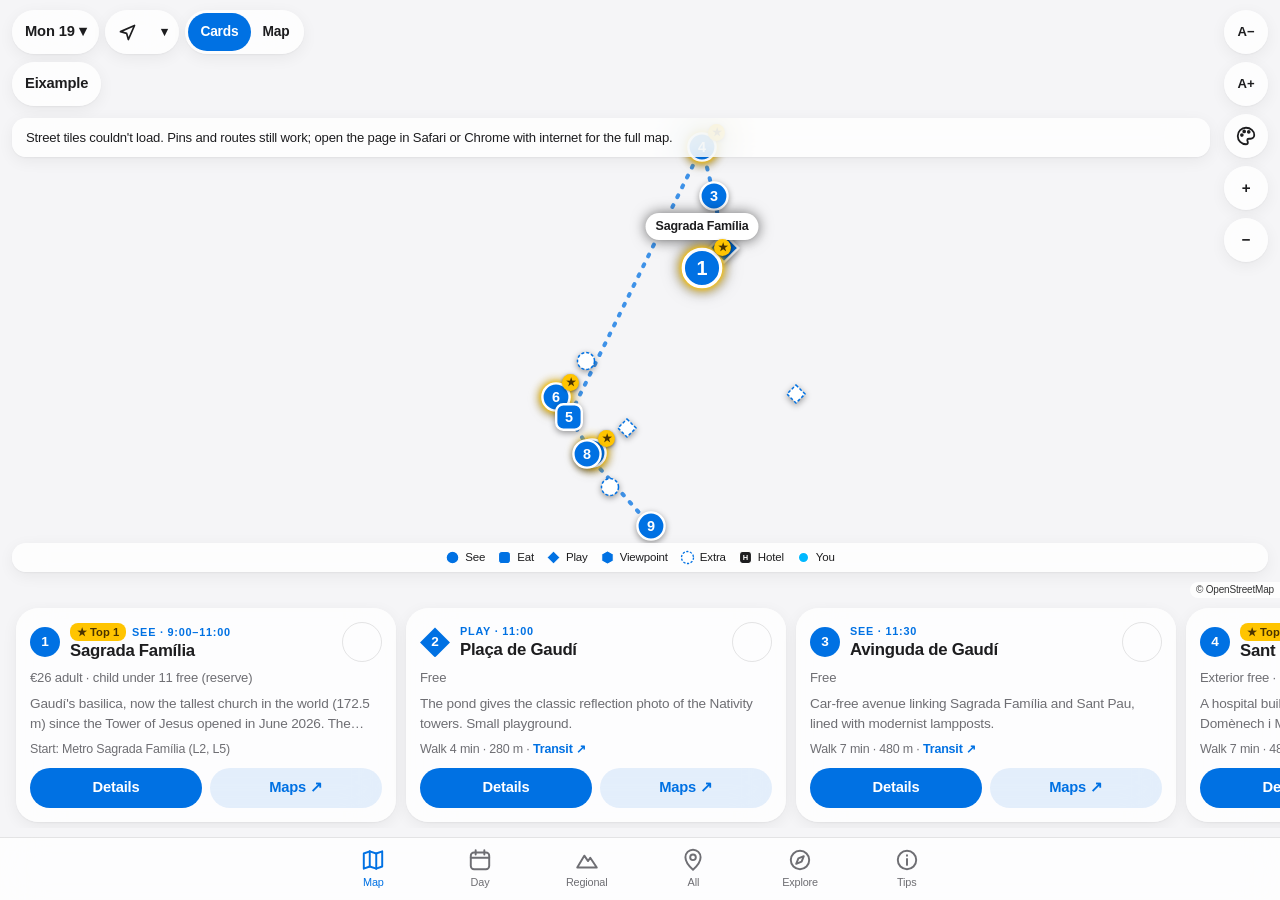
==== commit bcaaea21: "Highlight Top 15 must-see places (gold star, Top 15 filter, badges) Co-Authored-By: Claude Sonnet 5." ====
--- a/barcelona-2026/index.html
+++ b/barcelona-2026/index.html
@@ -930,6 +930,18 @@
 #axbtn[aria-pressed="true"]{background:var(--accent);color:var(--on-accent)}
 .alegend{bottom:calc(var(--acar,0px) + 34px)}
 .ddot{display:inline-block;width:9px;height:9px;border-radius:50%;margin-right:5px;vertical-align:middle}
+
+.tstar{position:absolute;top:-7px;right:-7px;width:17px;height:17px;border-radius:50%;background:#ffc400;color:#4a3300;font-size:11px;line-height:17px;text-align:center;font-style:normal;box-shadow:0 1px 3px rgba(0,0,0,.4);z-index:2;pointer-events:none}
+.pinsvg.top svg{filter:drop-shadow(0 0 2px #ffc400) drop-shadow(0 0 5px #ffc400)}
+.topb{display:inline-block;background:#ffc400;color:#4a3300;border-radius:8px;padding:1px 7px;font-size:.7rem;font-weight:800;margin-right:6px;text-transform:none;letter-spacing:0}
+.tstar2{color:#e0a800}
+.achip.topc[aria-pressed="true"]{background:#ffc400;color:#3d2b00;opacity:1}
+.achip.topc{color:var(--fg)}
+.alist{position:absolute;z-index:500;left:12px;right:12px;bottom:12px;max-height:36%;overflow:auto;background:var(--glass);-webkit-backdrop-filter:saturate(180%) blur(22px);backdrop-filter:saturate(180%) blur(22px);border-radius:20px;box-shadow:var(--shadow);padding:6px}
+.alt{font-weight:800;font-size:.9rem;padding:8px 10px 4px}
+.arow{display:flex;gap:10px;align-items:center;width:100%;min-height:44px;border:0;background:none;text-align:left;padding:4px 8px;border-radius:12px;color:var(--fg);font-weight:600;cursor:pointer;font-size:.92rem}
+.arow b{flex:none;width:26px;height:26px;border-radius:50%;background:#ffc400;color:#3d2b00;display:grid;place-items:center;font-size:.8rem}
+.arow small{margin-left:auto;color:var(--muted);font-weight:400;white-space:nowrap}
 </style></head><body>
 <div class="menu" id="pop" hidden>
   <label for="fsr">Text size <output id="fsv"></output></label>
@@ -984,6 +996,7 @@
     <div class="legend alegend" aria-label="Map key">
       <span><svg viewBox="0 0 40 40"><circle cx="20" cy="20" r="17" fill="var(--accent)" stroke="#fff" stroke-width="3"/></svg> See</span><span><svg viewBox="0 0 40 40"><rect x="4" y="4" width="32" height="32" rx="9" fill="var(--accent)" stroke="#fff" stroke-width="3"/></svg> Eat</span><span><svg viewBox="0 0 40 40"><polygon points="20,2 38,20 20,38 2,20" fill="var(--accent)" stroke="#fff" stroke-width="3"/></svg> Play</span><span><svg viewBox="0 0 40 40"><polygon points="20,2 35.5,11 35.5,29 20,38 4.5,29 4.5,11" fill="var(--accent)" stroke="#fff" stroke-width="3"/></svg> Viewpoint</span><span><svg viewBox="0 0 40 40"><circle cx="20" cy="20" r="16" fill="#fff" stroke="var(--accent)" stroke-width="3.5" stroke-dasharray="6 4"/></svg> Extra</span><span><svg viewBox="0 0 40 40"><rect x="4" y="4" width="32" height="32" rx="8" fill="#1d1d1f" stroke="#fff" stroke-width="3"/><text x="20" y="27" text-anchor="middle" font-size="20" font-weight="800" fill="#fff">H</text></svg> Hotel</span><span><svg viewBox="0 0 40 40"><circle cx="20" cy="20" r="14" fill="#00b8ff" stroke="#fff" stroke-width="4"/></svg> You</span>
     </div>
+    <div class="alist" id="alist" hidden></div>
     <div class="one" id="acard" hidden></div>
   </section>
   <section class="screen" id="s-day" hidden></section>
@@ -1220,6 +1233,7 @@
 var P={},ALL=[];
 D.forEach(function(d,di){d.stops.forEach(function(s,i){s.day=di;s.loc=d.loc;s.idx=i;P[s.id]=s;ALL.push(s)});d.extras.forEach(function(s,i){s.day=di;s.loc=d.loc;s.idx=-1;s.x=true;s.t="If you have time";P[s.id]=s;ALL.push(s)})});
 var TRANSIT={"d7:m2":"Walk 5 min, then the funicular (about 5 min)","d7:m3":"Funicular down, then walk about 10 min","d7:m5":"Walk about 20 min along the path","d4:arc":"FGC + metro L1 to Arc de Triomf, ~30 min","d6:castle":"Bus 150 up to the castle (or the cable car)"};
+var TOP=["sagrada","guell","batllo","milla","rambla","boq","cath","smm","picasso","castle","fountain","mnac","beach","bunkers","santpau"];TOP.forEach(function(id,i){if(P[id])P[id].top=i+1});
 var KIND={see:"See",eat:"Eat",play:"Play",view:"Viewpoint"};
 /* ================= PLACE DETAILS (inside · time · entry · facilities · metro) ================= */
 function I(i,t,e,f,m,p){return {i:i,t:t,e:e,f:f,m:m,p:p}}
@@ -1553,7 +1567,7 @@
   list.forEach(function(s,i){
     var isSel=s===sel,done=!!store.done[s.id];
     var sz=isSel?44:(s.x?20:32),lab=s.x?(isSel?"+":""):String(i+1);
-    var html='<div class="pinsvg'+(isSel?' sel':'')+'">'+pinSVG(s,lab,done)+(isSel?'<span class="pl">'+esc(s.n.replace(/\s*\(.*?\)/g,""))+'</span>':'')+'</div>';
+    var html='<div class="pinsvg'+(isSel?' sel':'')+(s.top?' top':'')+'">'+pinSVG(s,lab,done)+(s.top?'<b class="tstar">★</b>':'')+(isSel?'<span class="pl">'+esc(s.n.replace(/\s*\(.*?\)/g,""))+'</span>':'')+'</div>';
     var m=L.marker([s.lat,s.lng],{icon:pinIcon(html,sz),zIndexOffset:isSel?1000:(s.x?0:100),keyboard:false,title:s.n});
     m.on("click",function(){pinTap(i)});m.addTo(pinLayer)});
   if(hasPin())L.marker([store.hotel.lat,store.hotel.lng],{icon:pinIcon('<div class="hpin">H</div>',30),zIndexOffset:500,title:"Hotel"}).addTo(pinLayer);
@@ -1578,7 +1592,7 @@
   else if(i===0)leg="Start: "+d.start;
   else{var tr=TRANSIT[d.id+":"+s.id],k=walk(d.stops[i-1],s);leg=(tr?tr:"Walk "+mins(k)+" min · "+fmtKm(k))+' · <a href="'+mapsDir(d.stops[i-1],s,"transit")+'" target="_blank" rel="noopener">Transit ↗</a>'}
   if(hasMe()&&!s.x){var km2=walk(store.me,s);leg+=' · <b>You: '+fmtKm(km2)+'</b>'}
-  c.innerHTML='<div class="pt"><span class="'+numCls(s)+'">'+(s.x?"+":i+1)+'</span><div><span class="tg">'+(s.x?s.cat:KIND[s.k]+" · "+s.t)+'</span><span class="nm">'+s.n+'</span></div><button class="chk" aria-label="Visited '+esc(s.n)+'" aria-pressed="'+(store.done[s.id]?"true":"false")+'">✓</button></div>'+
+  c.innerHTML='<div class="pt"><span class="'+numCls(s)+'">'+(s.x?"+":i+1)+'</span><div><span class="tg">'+(s.top?'<span class="topb">★ Top '+s.top+'</span>':'')+(s.x?s.cat:KIND[s.k]+" · "+s.t)+'</span><span class="nm">'+s.n+'</span></div><button class="chk" aria-label="Visited '+esc(s.n)+'" aria-pressed="'+(store.done[s.id]?"true":"false")+'">✓</button></div>'+
     (s.x?'':'<span class="cs">'+s.c+'</span>')+'<p class="why">'+s.why+'</p><div class="leg2">'+leg+'</div><div class="btnrow"><button class="btn solid wide" data-d="1">Details</button><a class="btn wide" href="'+mapsPlace(s)+'" target="_blank" rel="noopener">Maps ↗</a>'+(withClose?'<button class="btn" data-x="1" aria-label="Close">✕</button>':'')+'</div>';
   if(withClose)c.querySelector("[data-x]").addEventListener("click",closeOne);
   c.querySelector(".chk").addEventListener("click",function(){setDone(s,!store.done[s.id])});
@@ -1654,32 +1668,41 @@
   return '<svg viewBox="0 0 40 40" aria-hidden="true">'+sh+(lab?'<text x="20" y="26.5" text-anchor="middle" font-size="18" font-weight="700" fill="#fff" font-family="-apple-system,Segoe UI,Roboto,sans-serif">'+lab+'</text>':'')+'</svg>'}
 function dayOn(i){return !store.aOff[D[i].id]}
 function drawAll(fit){
-  if(!amap)return;alayer.clearLayers();var pts=[];
+  if(!amap)return;alayer.clearLayers();var pts=[],top=!!store.aTop;
   D.forEach(function(d,di){
-    if(!dayOn(di))return;var col=DAYCOL[di];
-    var list=d.stops.concat(store.aX===false?[]:d.extras);
+    if(!top&&!dayOn(di))return;var col=DAYCOL[di];
+    var list=top?d.stops.filter(function(s){return s.top}):d.stops.concat(store.aX===false?[]:d.extras);
     list.forEach(function(s,i){
       var isSel=asel===s.id,done=!!store.done[s.id];
-      var sz=isSel?42:(s.x?18:28),lab=s.x?"":String(i+1);
+      var sz=(isSel?42:(s.x?18:28))+(s.top&&!isSel?4:0),lab=s.x?"":String(top?s.top:d.stops.indexOf(s)+1);
       if(!s.x)pts.push([s.lat,s.lng]);
-      var html='<div class="pinsvg'+(isSel?' sel':'')+'">'+allSVG(s,lab,col,done)+(isSel?'<span class="pl">'+esc(s.n.replace(/\s*\(.*?\)/g,""))+'</span>':'')+'</div>';
-      var m=L.marker([s.lat,s.lng],{icon:pinIcon(html,sz),zIndexOffset:isSel?1000:(s.x?0:100+di),keyboard:false,title:s.n});
+      var html='<div class="pinsvg'+(isSel?' sel':'')+(s.top?' top':'')+'">'+allSVG(s,lab,col,done)+(s.top?'<b class="tstar">★</b>':'')+(isSel?'<span class="pl">'+esc(s.n.replace(/\s*\(.*?\)/g,""))+'</span>':'')+'</div>';
+      var m=L.marker([s.lat,s.lng],{icon:pinIcon(html,sz),zIndexOffset:isSel?1000:(s.top?300:(s.x?0:100+di)),keyboard:false,title:s.n});
       m.on("click",function(e){if(e&&e.originalEvent)L.DomEvent.stopPropagation(e);showAllCard(s)});m.addTo(alayer)})});
   if(hasPin())L.marker([store.hotel.lat,store.hotel.lng],{icon:pinIcon('<div class="hpin">H</div>',30),zIndexOffset:500,title:"Hotel"}).addTo(alayer);
-  if(fit&&pts.length)amap.fitBounds(L.latLngBounds(pts),{paddingTopLeft:[36,120],paddingBottomRight:[36,70],maxZoom:16,animate:false})}
+  if(fit&&pts.length)amap.fitBounds(L.latLngBounds(pts),{paddingTopLeft:[36,120],paddingBottomRight:[36,70+(parseInt(getComputedStyle(document.documentElement).getPropertyValue('--acar'))||0)+70],maxZoom:16,animate:false})}
 function drawAllMe(){
   if(!amap)return;ameLayer.clearLayers();if(!hasMe())return;var m=store.me;
   if(m.acc&&m.acc<400)L.circle([m.lat,m.lng],{radius:m.acc,color:"#00b8ff",weight:1,fillColor:"#00b8ff",fillOpacity:.1,interactive:false}).addTo(ameLayer);
   L.marker([m.lat,m.lng],{icon:pinIcon('<div class="medot"><i></i><span class="pl you">You</span></div>',28),zIndexOffset:2000,interactive:false}).addTo(ameLayer)}
+function topList(){return TOP.map(function(id){return P[id]})}
+function renderTopList(){
+  var box=$("alist");
+  if(!store.aTop||!$("acard").hidden){box.hidden=true;box.innerHTML="";if($("acard").hidden)document.documentElement.style.setProperty("--acar","0px");return}
+  box.innerHTML='<div class="alt">★ Top 15 must-see in Barcelona</div>';
+  topList().forEach(function(s){var d=D[s.day];var b=el("button","arow",'<b>'+s.top+'</b><span>'+esc(s.n.replace(/\s*\(.*?\)/g,""))+'</span><small><i class="ddot" style="background:'+DAYCOL[s.day]+'"></i>'+d.dow+' '+d.date.split(" ")[0]+'</small>');
+    b.addEventListener("click",function(){showAllCard(s)});box.appendChild(b)});
+  box.hidden=false;document.documentElement.style.setProperty("--acar",box.offsetHeight+"px")}
 function renderAChips(){
   var w=$("achips");w.innerHTML="";
   var allOn=D.every(function(d,i){return dayOn(i)}),cityOn=D.every(function(d,i){return d.reg?!dayOn(i):dayOn(i)}),regOn=D.every(function(d,i){return d.reg?dayOn(i):!dayOn(i)});
-  function grp(lab,on,fn){var b=el("button","achip grp",lab);b.setAttribute("aria-pressed",String(on));b.addEventListener("click",function(){fn();save();closeAllCard(true);renderAChips();drawAll(true)});w.appendChild(b)}
+  var tb=el("button","achip topc","★ Top 15");tb.setAttribute("aria-pressed",String(!!store.aTop));tb.addEventListener("click",function(){store.aTop=!store.aTop;save();closeAllCard(true);renderAChips();renderTopList();drawAll(true)});w.appendChild(tb);
+  function grp(lab,on,fn){var b=el("button","achip grp",lab);b.setAttribute("aria-pressed",String(on&&!store.aTop));b.addEventListener("click",function(){store.aTop=false;fn();save();closeAllCard(true);renderAChips();renderTopList();drawAll(true)});w.appendChild(b)}
   grp("All",allOn,function(){store.aOff={}});
   grp("City",cityOn,function(){store.aOff={};D.forEach(function(d){if(d.reg)store.aOff[d.id]=true})});
   grp("Regional",regOn,function(){store.aOff={};D.forEach(function(d){if(!d.reg)store.aOff[d.id]=true})});
-  D.forEach(function(d,i){var b=el("button","achip",'<i style="background:'+DAYCOL[i]+'"></i>'+d.dow+" "+d.date.split(" ")[0]);b.setAttribute("aria-pressed",String(dayOn(i)));
-    b.addEventListener("click",function(){if(dayOn(i))store.aOff[d.id]=true;else delete store.aOff[d.id];save();closeAllCard(true);renderAChips();drawAll(true)});w.appendChild(b)});
+  D.forEach(function(d,i){var b=el("button","achip",'<i style="background:'+DAYCOL[i]+'"></i>'+d.dow+" "+d.date.split(" ")[0]);b.setAttribute("aria-pressed",String(dayOn(i)&&!store.aTop));
+    b.addEventListener("click",function(){if(store.aTop){store.aTop=false;store.aOff={};D.forEach(function(x){if(x.id!==d.id)store.aOff[x.id]=true})}else if(dayOn(i))store.aOff[d.id]=true;else delete store.aOff[d.id];save();closeAllCard(true);renderAChips();drawAll(true)});w.appendChild(b)});
   $("axbtn").setAttribute("aria-pressed",String(store.aX!==false))}
 function showAllCard(s){
   asel=s.id;var box=$("acard"),c=planCard(s,s.idx>=0?s.idx:0,D[s.day],false);
@@ -1687,11 +1710,11 @@
   var x=el("button","btn","✕");x.setAttribute("aria-label","Close");x.addEventListener("click",function(){closeAllCard()});c.querySelector(".btnrow").appendChild(x);
   box.innerHTML="";box.appendChild(c);box.hidden=false;
   document.documentElement.style.setProperty("--acar",box.offsetHeight+"px");
-  drawAll(false);amap.setView([s.lat,s.lng],Math.max(amap.getZoom(),14),{animate:true})}
-function closeAllCard(quiet){var box=$("acard");if(box.hidden&&!quiet)return;box.hidden=true;box.innerHTML="";asel=null;document.documentElement.style.setProperty("--acar","0px");if(!quiet)drawAll(false)}
+  drawAll(false);renderTopList();amap.setView([s.lat,s.lng],Math.max(amap.getZoom(),14),{animate:true})}
+function closeAllCard(quiet){var box=$("acard");if(box.hidden&&!quiet)return;box.hidden=true;box.innerHTML="";asel=null;document.documentElement.style.setProperty("--acar","0px");if(!quiet){drawAll(false);renderTopList()}}
 function renderAll(){
   allInit();renderAChips();closeAllCard(true);
-  requestAnimationFrame(function(){if(amap){amap.invalidateSize();drawAll(true);drawAllMe()}})}
+  requestAnimationFrame(function(){if(amap){amap.invalidateSize();renderTopList();drawAll(true);drawAllMe()}})}
 $("axbtn").addEventListener("click",function(){store.aX=store.aX===false;save();renderAChips();drawAll(false)});
 $("afit").addEventListener("click",function(){if(amap){closeAllCard(true);drawAll(true)}});
 
@@ -1699,7 +1722,7 @@
 function fact(l,t){return t?'<div class="fact"><b>'+l+'</b><span>'+t+'</span></div>':''}
 function openDetail(s){
   var f=INFO[s.id]||{},d=D[s.day],box=$("detail");
-  var h='<div class="dbar k-'+s.k+'"><button class="rb" id="d-x" aria-label="Back">‹</button><div class="dt"><span class="tg">'+d.dow+' · '+(s.x?s.cat:KIND[s.k]+" · "+s.t)+'</span><span class="nm">'+s.n+'</span></div><button class="chk" id="d-chk" aria-label="Visited" aria-pressed="'+(store.done[s.id]?"true":"false")+'">✓</button></div><div class="dbody"><div class="card2"><div class="facts"><div><b style="font-size:1.1rem">'+s.c+'</b></div><div>'+s.why+'</div>';
+  var h='<div class="dbar k-'+s.k+'"><button class="rb" id="d-x" aria-label="Back">‹</button><div class="dt"><span class="tg">'+d.dow+' · '+(s.x?s.cat:KIND[s.k]+" · "+s.t)+'</span><span class="nm">'+s.n+'</span></div><button class="chk" id="d-chk" aria-label="Visited" aria-pressed="'+(store.done[s.id]?"true":"false")+'">✓</button></div><div class="dbody"><div class="card2"><div class="facts">'+(s.top?'<div><span class="topb">★ Must-see · Top '+s.top+' of 15</span></div>':'')+'<div><b style="font-size:1.1rem">'+s.c+'</b></div><div>'+s.why+'</div>';
   if(f.i)h+='<div class="fact"><b>Inside / what to see</b><ol class="ins">'+f.i.map(function(t){return"<li>"+t+"</li>"}).join("")+'</ol></div>';
   h+=fact("Time needed · best time",f.t)+fact("Tickets & rules",(s.h?"Hours: "+s.h+". ":"")+(f.e||""))+fact("Nearby facilities",f.f)+fact(d.reg?"Nearest station or stop":"Nearest metro",f.m)+fact("Local tip",f.p===undefined?s.tip:f.p);
   h+='<details class="kd"><summary>For kids</summary><p>'+s.kid+'</p></details></div>';
@@ -1740,7 +1763,7 @@
   h+='<details class="acc"><summary>For kids</summary><div class="c"><b>Facts</b><ul>'+d.facts.map(function(f){return"<li>"+f+"</li>"}).join("")+'</ul><b style="display:block;margin-top:10px">Spot list</b><ul class="spot" id="spot"></ul></div></details>';
   box.innerHTML=h;bindHotel();bindAa();renderChips();
   function prog(){var n=d.stops.filter(function(s){return store.done[s.id]}).length;$("prog").textContent=n+" of "+d.stops.length+" visited";$("pbar").style.width=(n/d.stops.length*100)+"%"}
-  function row(s,lab){var b=el("button","rowb k-"+s.k+(store.done[s.id]?" done":""),'<span class="'+numCls(s)+'">'+lab+'</span><span class="rt"><b>'+s.n+'</b><small>'+(s.x?s.cat:KIND[s.k]+" · "+s.t)+' · '+s.c+'</small></span>');b.addEventListener("click",function(){openDetail(s)});return b}
+  function row(s,lab){var b=el("button","rowb k-"+s.k+(store.done[s.id]?" done":""),'<span class="'+numCls(s)+'">'+lab+'</span><span class="rt"><b>'+(s.top?'<span class="tstar2">★</span> ':'')+s.n+'</b><small>'+(s.x?s.cat:KIND[s.k]+" · "+s.t)+' · '+s.c+'</small></span>');b.addEventListener("click",function(){openDetail(s)});return b}
   d.stops.forEach(function(s,i){$("rows").appendChild(row(s,String(i+1)))});
   d.extras.forEach(function(s){$("xrows").appendChild(row(s,"+"))});
   prog();
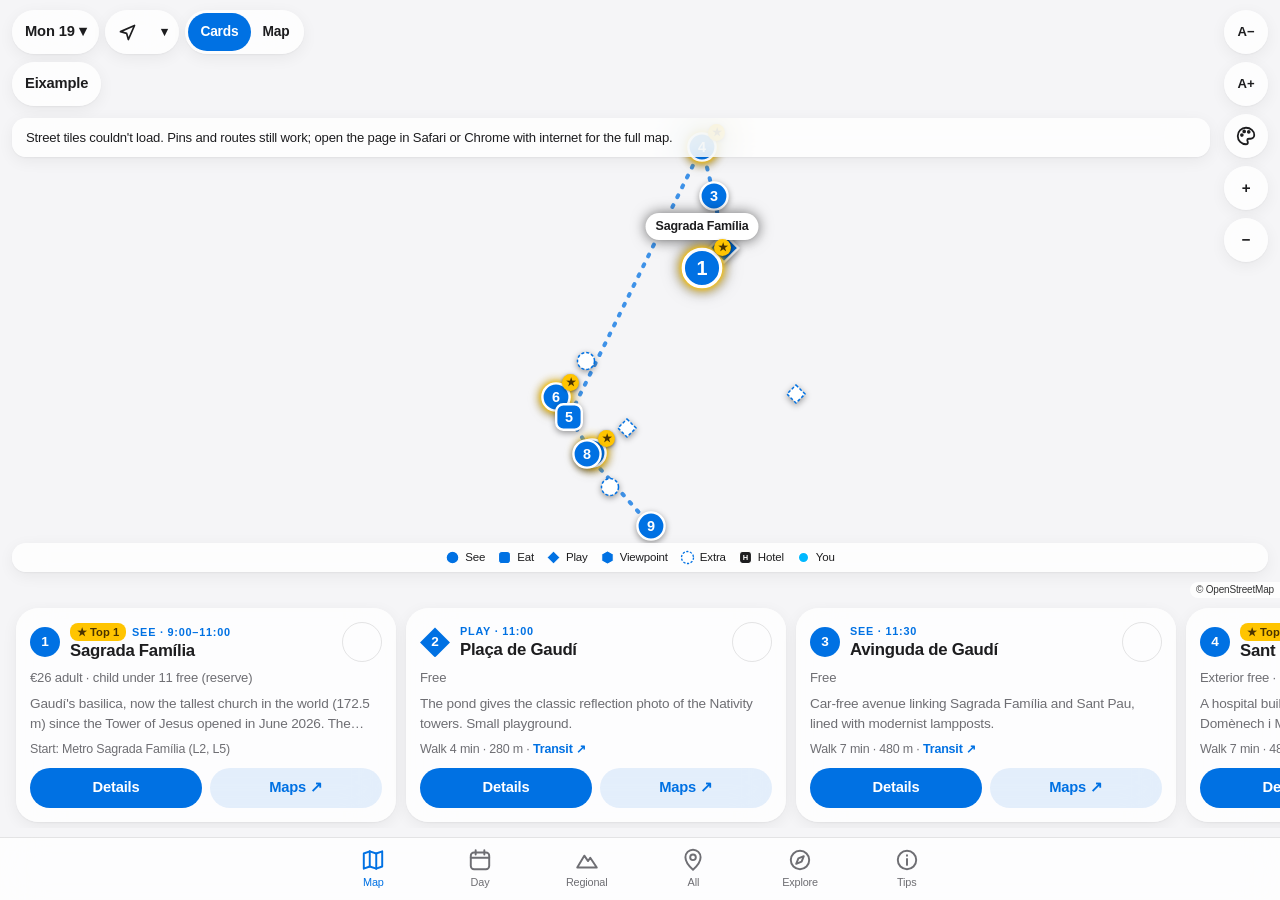
==== commit f70909a6: "Mark-visited list, Top 15 progress, collapse panels to a bubble Co-Authored-By: Claude Sonnet 5.5 <n" ====
--- a/barcelona-2026/index.html
+++ b/barcelona-2026/index.html
@@ -942,6 +942,22 @@
 .arow{display:flex;gap:10px;align-items:center;width:100%;min-height:44px;border:0;background:none;text-align:left;padding:4px 8px;border-radius:12px;color:var(--fg);font-weight:600;cursor:pointer;font-size:.92rem}
 .arow b{flex:none;width:26px;height:26px;border-radius:50%;background:#ffc400;color:#3d2b00;display:grid;place-items:center;font-size:.8rem}
 .arow small{margin-left:auto;color:var(--muted);font-weight:400;white-space:nowrap}
+
+.alt{display:flex;align-items:center;gap:6px;position:sticky;top:-6px;background:var(--glass);-webkit-backdrop-filter:blur(16px);backdrop-filter:blur(16px);z-index:1}
+.alt span{flex:1}
+.amin{flex:none;width:36px;height:36px;border:0;border-radius:50%;background:var(--line);color:var(--fg);font-size:1.1rem;font-weight:700;cursor:pointer}
+.alist.vis{max-height:46%}
+.arow.dn{opacity:.55}
+.vday{display:flex;align-items:center;gap:8px;padding:10px 10px 2px;font-weight:800;font-size:.85rem}
+.vday span{flex:1}
+.vall{border:0;background:var(--accent-soft);color:var(--accent);border-radius:980px;padding:0 12px;min-height:32px;font-weight:700;font-size:.78rem;cursor:pointer}
+.vrow{display:flex;align-items:center;gap:10px;width:100%;min-height:42px;border:0;background:none;text-align:left;padding:2px 10px;border-radius:10px;color:var(--fg);font-size:.9rem;font-weight:500;cursor:pointer}
+.vchk{flex:none;width:24px;height:24px;border-radius:50%;border:2px solid var(--muted);display:grid;place-items:center;font-size:.8rem;font-weight:800;color:#fff}
+.vrow.dn .vchk{background:#30a46c;border-color:#30a46c}
+.vrow.dn>span:last-child{opacity:.6}
+.abub{position:absolute;z-index:520;left:12px;bottom:12px;min-height:44px;padding:0 18px;border:0;border-radius:980px;background:var(--glass);-webkit-backdrop-filter:saturate(180%) blur(20px);backdrop-filter:saturate(180%) blur(20px);box-shadow:var(--shadow);font-weight:800;font-size:.9rem;color:var(--fg);cursor:pointer}
+.abub.top{background:#ffc400;color:#3d2b00}
+#avbtn[aria-pressed="true"]{background:var(--accent);color:var(--on-accent)}
 </style></head><body>
 <div class="menu" id="pop" hidden>
   <label for="fsr">Text size <output id="fsv"></output></label>
@@ -984,7 +1000,7 @@
     <div id="map2" aria-label="Map of all places"></div>
     <div class="topbar">
       <div class="tl"><div class="achips" id="achips"></div>
-        <div class="trow"><button class="pill" id="axbtn" aria-pressed="true">Extras</button><button class="pill" id="afit">Fit all</button></div></div>
+        <div class="trow"><button class="pill" id="axbtn" aria-pressed="true">Extras</button><button class="pill" id="afit">Fit all</button><button class="pill" id="avbtn" aria-pressed="false">✓ Visited</button></div></div>
       <div class="tr">
         <button class="rb sm" data-fs="-2" aria-label="Smaller text">A−</button>
         <button class="rb sm" data-fs="2" aria-label="Larger text">A+</button>
@@ -997,6 +1013,7 @@
       <span><svg viewBox="0 0 40 40"><circle cx="20" cy="20" r="17" fill="var(--accent)" stroke="#fff" stroke-width="3"/></svg> See</span><span><svg viewBox="0 0 40 40"><rect x="4" y="4" width="32" height="32" rx="9" fill="var(--accent)" stroke="#fff" stroke-width="3"/></svg> Eat</span><span><svg viewBox="0 0 40 40"><polygon points="20,2 38,20 20,38 2,20" fill="var(--accent)" stroke="#fff" stroke-width="3"/></svg> Play</span><span><svg viewBox="0 0 40 40"><polygon points="20,2 35.5,11 35.5,29 20,38 4.5,29 4.5,11" fill="var(--accent)" stroke="#fff" stroke-width="3"/></svg> Viewpoint</span><span><svg viewBox="0 0 40 40"><circle cx="20" cy="20" r="16" fill="#fff" stroke="var(--accent)" stroke-width="3.5" stroke-dasharray="6 4"/></svg> Extra</span><span><svg viewBox="0 0 40 40"><rect x="4" y="4" width="32" height="32" rx="8" fill="#1d1d1f" stroke="#fff" stroke-width="3"/><text x="20" y="27" text-anchor="middle" font-size="20" font-weight="800" fill="#fff">H</text></svg> Hotel</span><span><svg viewBox="0 0 40 40"><circle cx="20" cy="20" r="14" fill="#00b8ff" stroke="#fff" stroke-width="4"/></svg> You</span>
     </div>
     <div class="alist" id="alist" hidden></div>
+    <button class="abub" id="abub" hidden></button>
     <div class="one" id="acard" hidden></div>
   </section>
   <section class="screen" id="s-day" hidden></section>
@@ -1685,18 +1702,41 @@
   if(!amap)return;ameLayer.clearLayers();if(!hasMe())return;var m=store.me;
   if(m.acc&&m.acc<400)L.circle([m.lat,m.lng],{radius:m.acc,color:"#00b8ff",weight:1,fillColor:"#00b8ff",fillOpacity:.1,interactive:false}).addTo(ameLayer);
   L.marker([m.lat,m.lng],{icon:pinIcon('<div class="medot"><i></i><span class="pl you">You</span></div>',28),zIndexOffset:2000,interactive:false}).addTo(ameLayer)}
-function topList(){return TOP.map(function(id){return P[id]})}
+var avis=false,amin=false;
+function setAcar(px){document.documentElement.style.setProperty("--acar",px+"px")}
+function doneCount(){var n=0;ALL.forEach(function(s){if(store.done[s.id])n++});return n}
+function topDone(){var n=0;TOP.forEach(function(id){if(store.done[id])n++});return n}
 function renderTopList(){
-  var box=$("alist");
-  if(!store.aTop||!$("acard").hidden){box.hidden=true;box.innerHTML="";if($("acard").hidden)document.documentElement.style.setProperty("--acar","0px");return}
-  box.innerHTML='<div class="alt">★ Top 15 must-see in Barcelona</div>';
-  topList().forEach(function(s){var d=D[s.day];var b=el("button","arow",'<b>'+s.top+'</b><span>'+esc(s.n.replace(/\s*\(.*?\)/g,""))+'</span><small><i class="ddot" style="background:'+DAYCOL[s.day]+'"></i>'+d.dow+' '+d.date.split(" ")[0]+'</small>');
-    b.addEventListener("click",function(){showAllCard(s)});box.appendChild(b)});
-  box.hidden=false;document.documentElement.style.setProperty("--acar",box.offsetHeight+"px")}
+  var box=$("alist"),bub=$("abub"),vb=$("avbtn");
+  vb.innerHTML="✓ Visited · "+doneCount();vb.setAttribute("aria-pressed",String(avis));
+  var panel=avis?"vis":(store.aTop?"top":null),cardOpen=!$("acard").hidden;
+  if(!panel||cardOpen){box.hidden=true;bub.hidden=true;if(!cardOpen)setAcar(0);return}
+  if(amin){box.hidden=true;bub.hidden=false;bub.className="abub"+(panel==="top"?" top":"");
+    bub.textContent=panel==="top"?"★ Top 15 · "+topDone()+"/15":"✓ Visited · "+doneCount()+"/"+ALL.length;setAcar(56);return}
+  bub.hidden=true;var sc=box.scrollTop;box.className="alist"+(panel==="vis"?" vis":"");box.innerHTML="";
+  function head(t,withClose){var h=el("div","alt");h.appendChild(el("span",null,t));var m=el("button","amin","–");m.setAttribute("aria-label","Hide to a bubble");m.addEventListener("click",function(){amin=true;renderTopList()});h.appendChild(m);
+    if(withClose){var x=el("button","amin","✕");x.setAttribute("aria-label","Close");x.addEventListener("click",function(){avis=false;renderTopList()});h.appendChild(x)}box.appendChild(h)}
+  if(panel==="top"){
+    head("★ Top 15 must-see · "+topDone()+" of 15 visited",false);
+    TOP.forEach(function(id){var s=P[id],d=D[s.day],dn=!!store.done[id];
+      var b=el("button","arow"+(dn?" dn":""),'<b>'+s.top+'</b><span>'+esc(s.n.replace(/\s*\(.*?\)/g,""))+'</span><small>'+(dn?'✓ ':'')+'<i class="ddot" style="background:'+DAYCOL[s.day]+'"></i>'+d.dow+' '+d.date.split(" ")[0]+'</small>');
+      b.addEventListener("click",function(){showAllCard(s)});box.appendChild(b)})}
+  else{
+    head("Mark visited · "+doneCount()+" of "+ALL.length,true);
+    D.forEach(function(d,di){
+      var allDone=d.stops.every(function(s){return store.done[s.id]});
+      var dh=el("div","vday",'<i class="ddot" style="background:'+DAYCOL[di]+'"></i><span>'+d.dow+' '+d.date.split(" ")[0]+' · '+esc(d.area)+'</span>');
+      var db=el("button","vall",allDone?"Clear day":"Mark day");db.addEventListener("click",function(){d.stops.forEach(function(s){store.done[s.id]=!allDone});save();drawAll(false);renderTopList()});dh.appendChild(db);box.appendChild(dh);
+      d.stops.concat(d.extras).forEach(function(s){var dn=!!store.done[s.id];
+        var r=el("button","vrow"+(dn?" dn":""),'<span class="vchk">'+(dn?"✓":"")+'</span><span>'+(s.x?"+ ":"")+(s.top?'<span class="tstar2">★</span> ':'')+esc(s.n.replace(/\s*\(.*?\)/g,""))+'</span>');
+        r.addEventListener("click",function(){store.done[s.id]=!dn;save();drawAll(false);renderTopList()});box.appendChild(r)})})}
+  box.hidden=false;box.scrollTop=sc;setAcar(box.offsetHeight)}
+$("abub").addEventListener("click",function(){amin=false;renderTopList()});
+$("avbtn").addEventListener("click",function(){avis=!avis;amin=false;closeAllCard(true);renderTopList()});
 function renderAChips(){
   var w=$("achips");w.innerHTML="";
   var allOn=D.every(function(d,i){return dayOn(i)}),cityOn=D.every(function(d,i){return d.reg?!dayOn(i):dayOn(i)}),regOn=D.every(function(d,i){return d.reg?dayOn(i):!dayOn(i)});
-  var tb=el("button","achip topc","★ Top 15");tb.setAttribute("aria-pressed",String(!!store.aTop));tb.addEventListener("click",function(){store.aTop=!store.aTop;save();closeAllCard(true);renderAChips();renderTopList();drawAll(true)});w.appendChild(tb);
+  var tb=el("button","achip topc","★ Top 15");tb.setAttribute("aria-pressed",String(!!store.aTop));tb.addEventListener("click",function(){store.aTop=!store.aTop;avis=false;amin=false;save();closeAllCard(true);renderAChips();renderTopList();drawAll(true)});w.appendChild(tb);
   function grp(lab,on,fn){var b=el("button","achip grp",lab);b.setAttribute("aria-pressed",String(on&&!store.aTop));b.addEventListener("click",function(){store.aTop=false;fn();save();closeAllCard(true);renderAChips();renderTopList();drawAll(true)});w.appendChild(b)}
   grp("All",allOn,function(){store.aOff={}});
   grp("City",cityOn,function(){store.aOff={};D.forEach(function(d){if(d.reg)store.aOff[d.id]=true})});
@@ -1710,7 +1750,7 @@
   var x=el("button","btn","✕");x.setAttribute("aria-label","Close");x.addEventListener("click",function(){closeAllCard()});c.querySelector(".btnrow").appendChild(x);
   box.innerHTML="";box.appendChild(c);box.hidden=false;
   document.documentElement.style.setProperty("--acar",box.offsetHeight+"px");
-  drawAll(false);renderTopList();amap.setView([s.lat,s.lng],Math.max(amap.getZoom(),14),{animate:true})}
+  renderTopList();drawAll(false);amap.setView([s.lat,s.lng],Math.max(amap.getZoom(),14),{animate:true})}
 function closeAllCard(quiet){var box=$("acard");if(box.hidden&&!quiet)return;box.hidden=true;box.innerHTML="";asel=null;document.documentElement.style.setProperty("--acar","0px");if(!quiet){drawAll(false);renderTopList()}}
 function renderAll(){
   allInit();renderAChips();closeAllCard(true);
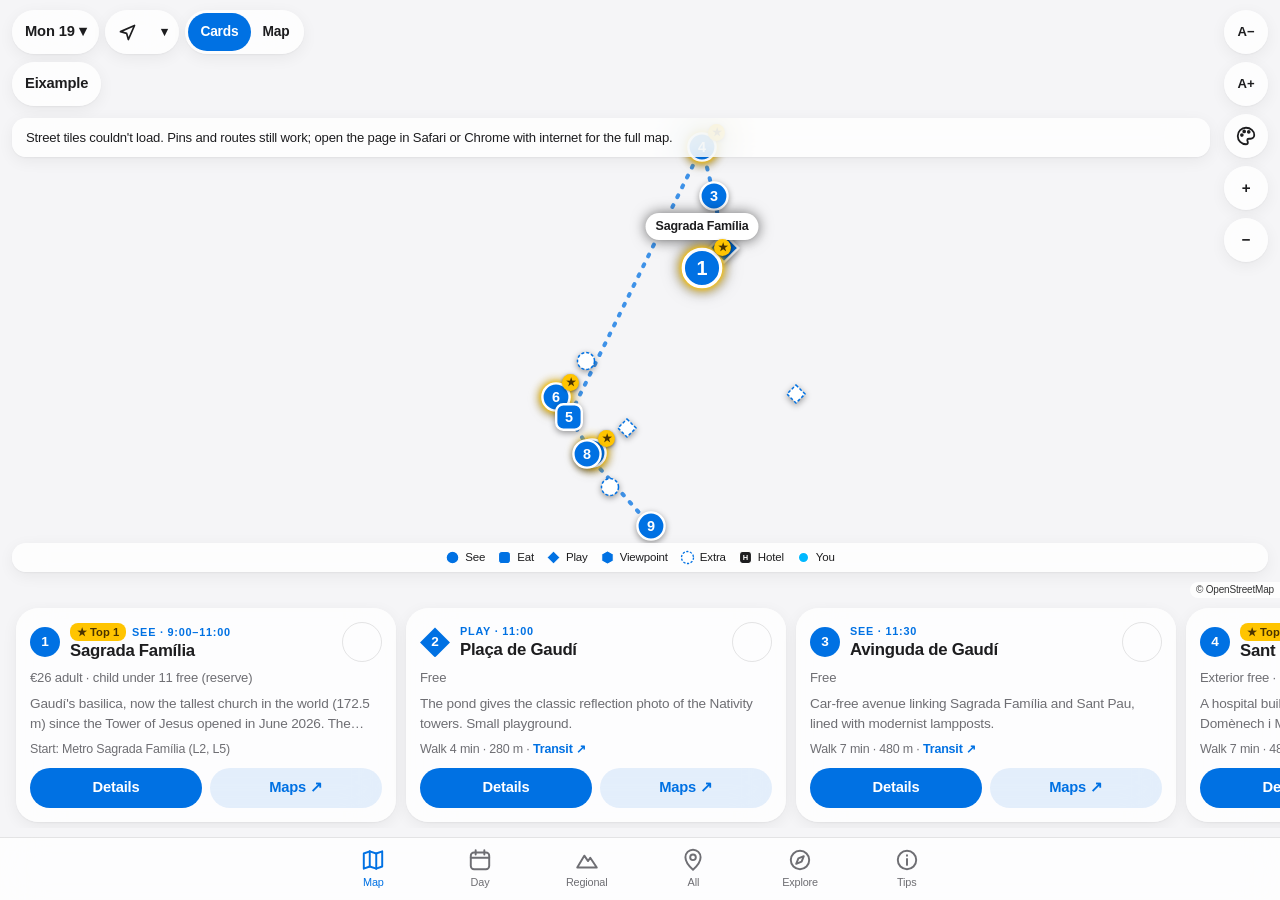
==== commit 75dcb1a2: "Regional: replace Tarragona day with Sitges Co-Authored-By: Claude Sonnet 5.5 <noreply@anthropic.com" ====
--- a/barcelona-2026/index.html
+++ b/barcelona-2026/index.html
@@ -1192,7 +1192,7 @@
  {id:"x-mmuseu",n:"Museu de Montserrat",lat:41.5933,lng:1.8363,k:"see",cat:"Museum",c:"€7 adult · €4 child",why:"Art museum with paintings by Picasso, Dalí and Monet, and an archaeology section.",kid:"Look for the old objects from Egypt and the Holy Land.",tip:"Good indoor stop in bad weather."},
  {id:"x-rosari",n:"Path of the Rosary to Santa Cova",lat:41.5944,lng:1.8283,k:"see",cat:"Walk",c:"Free",why:"A stone path with sculptures leading down to the Santa Cova chapel. About 1 h there and back.",kid:"Each sculpture group tells a story: count them.",tip:"The Santa Cova funicular was closed for maintenance. Walk instead."},
  {id:"x-jeroni",n:"Sant Jeroni summit",lat:41.6058,lng:1.8112,k:"view",cat:"Hard hike",c:"Free",why:"The highest point (1,236 m). About 2 h from Sant Joan, rated challenging.",kid:"Not advised with a child unless you hike regularly.",tip:"Skip it on a short day."}],
- rain:["Basilica, museum and the choir are all indoors.","Fog is common: the view can be white. The monastery still works.","If it is stormy, take the next train down. Swap with Tuesday's Tarragona."],
+ rain:["Basilica, museum and the choir are all indoors.","Fog is common: the view can be white. The monastery still works.","If it is stormy, take the next train down. Swap with Tuesday's Sitges."],
  facts:["Montserrat means 'serrated mountain' in Catalan.","The highest point, Sant Jeroni, is 1,236 m.","The Black Madonna statue is about 900 years old."],
  spot:["A rock that looks like a face or animal","The rack railway or a cable car","A monk or a choir boy","A climber on the rock wall","A mountain goat"]},
 {id:"d8",reg:true,jt:"1 h 20",loc:"Girona",dow:"Mon",date:"26 Oct",title:"Girona: river houses & old walls",area:"Girona",start:"Barcelona Sants, R11 to Girona (about 1 h 20) or Avant (38 min)",startPt:{n:"Barcelona Sants station",lat:41.3791,lng:2.1400},back:"Girona station to Barcelona Sants (R11 or Avant)",budget:"€115",budgetNote:"R11 about €10 each way per adult (Avant €15–30) · cathedral combined ticket €12 · ~€45 food",
@@ -1212,23 +1212,23 @@
  rain:["Cathedral, Sant Feliu and the Art Museum are all indoors (combined ticket).","Museu del Cinema (€5) is a great rainy-day stop.","Arab Baths for a short indoor visit."],
  facts:["The cathedral steps appeared in Game of Thrones, season 6.","Eiffel's company built the red bridge in 1877.","El Call is the old Jewish quarter, with narrow lanes and stone steps."],
  spot:["A red iron bridge","A house with green shutters","A 90-step staircase","A tower on the wall","A cat on a doorstep"]},
-{id:"d9",reg:true,jt:"1 h 15",loc:"Tarragona",dow:"Tue",date:"27 Oct",title:"Tarragona: Roman city by the sea",area:"Tarragona",start:"Barcelona Sants, Regional train to Tarragona (60–75 min)",startPt:{n:"Barcelona Sants station",lat:41.3791,lng:2.1400},back:"Tarragona station to Barcelona Sants (Regional)",budget:"€105",budgetNote:"Train about €10 return per adult · Roman sites: single €5 or joint €15 per adult, child under 12 free · ~€45 food",
- lede:"A Roman amphitheatre right on the beach, a chariot circus and a sea balcony. The sites are compact and mostly walkable.",
- wxNote:"Forecast shown is for Barcelona. Tarragona is similar, a bit milder on the coast.",
- getting:["Take a Regional or Media Distancia train from Sants: 60–75 min, about €8–10 return per adult. Do not take the Avant: it stops at Camp de Tarragona, 12–15 km from the city.","Tarragona station is by the sea. The amphitheatre is 15–20 min on foot.","Roman sites on winter hours from today: Amphitheatre Tue–Fri 9:00–18:30, Circus-Pretorium 9:00–20:00. Last entry 30 min before closing. They are closed on Mondays.","Check rodalies.gencat.cat for works on the Tarragona line before you go."],
+{id:"d9",reg:true,jt:"40 min",loc:"Sitges",dow:"Tue",date:"27 Oct",title:"Sitges: white town by the sea",area:"Sitges",start:"Barcelona Sants or Passeig de Gràcia, R2 Sud toward Vilanova or Sant Vicenç (about 40 min)",startPt:{n:"Barcelona Sants station",lat:41.3791,lng:2.1400},back:"Sitges station to Sants or Passeig de Gràcia (R2 Sud)",budget:"€90",budgetNote:"Train about €4 each way per adult · museums €12 per adult, under 16 free · ~€45 food",
+ lede:"A white seaside town with a baroque church on the point, two art museums and long beaches. Easy: 40 min by train and everything is walkable.",
+ wxNote:"Forecast shown is for Barcelona. Sitges is on the coast: similar, a bit breezier.",
+ getting:["R2 Sud from Sants, Passeig de Gràcia or Estació de França toward Vilanova i la Geltrú or Sant Vicenç de Calders: about 35–45 min, every 15–20 min. Single ticket about €4.20 per adult (check the child fare). Buy at the station machines.","Sit on the left side of the train for sea views near Garraf.","Sitges station to the seafront is a short walk (about 10 min). Check the last train back before dinner.","Check rodalies.gencat.cat for works or strikes the evening before."],
  stops:[
- {id:"t1",n:"Balcó del Mediterrani",lat:41.1147,lng:1.2588,k:"view",t:"10:30",c:"Free",why:"A balcony at the end of Rambla Nova with a view over the sea, the beach and the Roman amphitheatre.",kid:"Rub the railing like everyone does for luck. Spot ships in the port.",tip:"Look down: you can see the amphitheatre arena."},
- {id:"t2",n:"Roman Amphitheatre",lat:41.1143,lng:1.2607,k:"see",t:"10:45–12:00",c:"€5 adult · under 12 free",h:"Tue–Fri 9:00–18:30",why:"A Roman arena built on the shore, where gladiators fought. There are ruins of a Visigothic church in the middle.",kid:"Stand in the arena and imagine 14,000 people cheering.",tip:"The joint ticket (€15) covers five Roman sites: worth it if you do three or more."},
- {id:"t3",n:"Platja del Miracle",lat:41.1138,lng:1.2625,k:"play",t:"12:15",c:"Free",why:"The city beach right next to the amphitheatre. Even in October it is good for a walk, shells and a sea breeze.",kid:"Collect shells. The sea is cold: paddling only.",tip:"Beach cafés may be closed out of season."},
- {id:"t4",n:"Roman Circus & Pretorium",lat:41.1176,lng:1.2595,k:"see",t:"13:15–14:30",c:"€5 adult · under 12 free",h:"Tue–Fri 9:00–20:00",why:"Stone vaults of the chariot-racing circus, and the Pretorium tower with a view over the old town and the sea.",kid:"Walk the dark vaults like a gladiator. Climb the tower.",tip:"Part of the joint ticket. Allow 1 h 15."},
- {id:"t5",n:"Plaça de la Font (lunch)",lat:41.1186,lng:1.2571,k:"eat",t:"14:45",c:"~€14 per adult",why:"An old-town square with restaurants and tapas bars. Menu of the day is cheapest at weekday lunch.",kid:"Fried seafood, croquettes, pizza.",tip:"Order the menú del dia. Many places stop kitchen service around 15:30."}],
+ {id:"s1",n:"Passeig Marítim & Platja de la Ribera",lat:41.2353,lng:1.8062,k:"play",t:"10:45",c:"Free",why:"A palm-lined promenade with villas and a long town beach. A good first walk from the station.",kid:"Count the palm trees. Look for shells.",tip:"The sea is cold in late October: paddling and sand play only."},
+ {id:"s2",n:"Church of Sant Bartomeu and Santa Tecla",lat:41.2346,lng:1.8100,k:"see",t:"11:30",c:"Exterior and steps free",why:"A baroque church on the seafront point, the symbol of Sitges. The steps and square above the beach give the best view of the town.",kid:"Climb the steps and look back along the beach.",tip:"On the way, pass Platja de la Fragata, the small beach at the foot of the church."},
+ {id:"s3",n:"Cau Ferrat & Maricel museums",lat:41.2345,lng:1.8100,k:"see",t:"12:15–13:30",c:"€12 adult (both) · under 16 free",h:"Check museusdesitges.cat/en/schedule",why:"Cau Ferrat is the house-studio of the artist Santiago Rusiñol, full of paintings, iron work and ceramics. Maricel is next door with art and sea views.",kid:"Find the wrought-iron objects and the paintings with animals.",tip:"Check opening days on museusdesitges.cat: some museums close one weekday."},
+ {id:"s4",n:"Seafront lunch (Passeig de la Ribera)",lat:41.2356,lng:1.8076,k:"eat",t:"13:45",c:"~€15 per adult",why:"Beach restaurants with tapas, grilled prawns, croquettes, calamari and local Penedès cava.",kid:"Croquettes, fried squid, pasta or pizza.",tip:"Order a few tapas to share. Look for the menú del dia."},
+ {id:"s5",n:"Platja de Sant Sebastià",lat:41.2339,lng:1.8137,k:"play",t:"15:15",c:"Free",why:"One of the best-known town beaches, east of the church. Calm for a long walk.",kid:"Build a sand castle or search for sea glass.",tip:"Head back to the station by about 17:30 to avoid the evening crowd."}],
  extras:[
- {id:"x-tcat",n:"Tarragona Cathedral",lat:41.1190,lng:1.2584,k:"see",cat:"Church",c:"Paid, check at the door",why:"A Romanesque-Gothic cathedral with a peaceful cloister.",kid:"Look for the large rose window.",tip:"Next to Plaça de la Font."},
- {id:"x-tpas",n:"Passeig Arqueològic (Roman walls)",lat:41.1197,lng:1.2566,k:"see",cat:"Walk",c:"€5 adult · under 12 free",why:"A walk along the old Roman and medieval walls, with towers and gardens.",kid:"Count the cannons.",tip:"Part of the joint ticket."},
- {id:"x-ferreres",n:"Pont del Diable aqueduct",lat:41.1366,lng:1.2310,k:"see",cat:"Free sight",c:"Free",why:"A two-level Roman aqueduct in a pine valley, outside the city. Needs a local bus or taxi, about 20 min.",kid:"Walk the path beside it.",tip:"Only if you have energy left. Check buses before you go."}],
- rain:["The Circus-Pretorium vaults are covered.","Tarragona Cathedral and its cloister.","The Roman museum (MNAT) on Plaça del Rei: check hours."],
- facts:["Tarragona was the Roman city of Tarraco, over 2,000 years old.","The amphitheatre was built right on the beach.","The Roman circus was used for chariot races."],
- spot:["A Roman arch","A lizard on a wall","The sea from the balcony","A church inside an arena","A fishing boat"]},
+ {id:"x-sfragata",n:"Platja de la Fragata",lat:41.2347,lng:1.8088,k:"view",cat:"Beach",c:"Free",why:"Small beach at the foot of the church, with a view of the old town on its rock.",kid:"Look for fishing boats and seagulls.",tip:"On the way from the promenade to the church."},
+ {id:"x-slanes",n:"Carrer Major & old town lanes",lat:41.2362,lng:1.8087,k:"see",cat:"Hidden gem",c:"Free",why:"White houses, balconies with flowers and small shops in the old town above the sea.",kid:"Look for the iron balconies and blue shutters.",tip:"Good for a cheap snack or ice cream."},
+ {id:"x-saig",n:"Coastal walk toward Port d'Aiguadolç",lat:41.2290,lng:1.7860,k:"view",cat:"Walk",c:"Free",why:"A flat seaside path west of the town toward a small marina. About 45 min each way.",kid:"Look for boats and fish in the clear water.",tip:"Only if energy and weather allow. Bring water."}],
+ rain:["Cau Ferrat and Maricel museums are indoors (€12 adult, under 16 free).","Cafés and cava bars on Carrer Major.","Swap: Tarragona, with its Roman amphitheatre by the sea. Regional train from Sants, 60–75 min. Roman sites are closed on Mondays."],
+ facts:["Sitges is known for an international fantasy film festival every October.","The artist Santiago Rusiñol turned two fishermen's houses into Cau Ferrat.","The church of Sant Bartomeu and Santa Tecla stands on the seafront point."],
+ spot:["Palm trees on the promenade","A church above the sea","A house with blue shutters","A boat on the sand","A seagull"]},
 {id:"d10",reg:true,jt:"1 h 20",loc:"Tossa de Mar",dow:"Wed",date:"28 Oct",title:"Costa Brava: Tossa de Mar",area:"Tossa de Mar",start:"Barcelona Estació d'Autobusos Nord, Sarfa bus to Tossa de Mar (about 1 h 20)",startPt:{n:"Estació d'Autobusos Barcelona Nord",lat:41.3955,lng:2.1803},back:"Sarfa bus from Tossa de Mar to Barcelona Nord",budget:"€110",budgetNote:"Bus about €14–15 each way per adult (check the child fare) · walls free · ~€50 food",
  lede:"The Costa Brava ('wild coast') with a walled medieval town on a rock above the bay. Beach, towers, lighthouse and a coastal path.",
  wxNote:"Forecast shown is for Barcelona. The coast can be windier. Bring a jacket.",
@@ -1242,7 +1242,7 @@
  extras:[
  {id:"x-ronda",n:"Camí de Ronda (coastal path)",lat:41.7283,lng:2.9421,k:"view",cat:"Walk",c:"Free",why:"A footpath along cliffs and small coves north of the town. Steps and slopes, with sea views.",kid:"Find a hidden cove.",tip:"Only if the weather is clear. Good shoes."},
  {id:"x-tmuseu",n:"Museu Municipal de Tossa",lat:41.7213,lng:2.9347,k:"see",cat:"Museum",c:"Paid, check at the door",why:"Local museum inside the old town, with local art and history, including a painting by Chagall.",kid:"Look for the Chagall painting.",tip:"A good wet-weather stop."}],
- rain:["Museu Municipal in the old town.","Bakeries and cafés in the lanes.","If the sea is rough, switch to Sitges: R2 Sud from Sants or Passeig de Gràcia, about 40 min, with a beach, old town and museums."],
+ rain:["Museu Municipal in the old town.","Bakeries and cafés in the lanes.","If the sea is rough, swap with Tuesday's Sitges, which has indoor museums."],
  facts:["Costa Brava means 'wild coast'.","The walled old town, the Vila Vella, dates from the 12th to 14th centuries.","Hollywood actress Ava Gardner filmed here in 1950: there's a statue of her."],
  spot:["A round tower on the wall","A lighthouse","A fishing boat on the sand","A statue of Ava Gardner","A cove with clear water"]}
 );
@@ -1339,7 +1339,7 @@
 var BOOK={
 d7:["Buy the R5 + rack railway or cable car ticket at fgc.cat or at the station. Check the child fare.","Black Madonna viewing is by timed slot: reserve at montserratvisita.com.","Funicular de Sant Joan: check that it runs on turistren.cat."],
 d8:["Cathedral combined ticket (€12) at tickets.catedraldegirona.cat.","Avant: book a few days ahead on renfe.com. The R11 needs no booking."],
-d9:["Roman sites: ask for the joint ticket (€15) at the first site.","Take the Regional train, not the Avant."],
+d9:["Cau Ferrat + Maricel (€12 adult, under 16 free): check opening days at museusdesitges.cat/en/schedule.","Train: buy at the station machine. No booking needed."],
 d10:["Sarfa bus: buy tickets on sarfa.com and check the last bus back."],
 
 d1:["Sagrada Família: reserve a timed slot (9:00 is best) at sagradafamilia.org. The child under 11 still needs a free ticket.","Casa Batlló / Casa Milà inside (optional): timed tickets on their official sites."],
@@ -1364,14 +1364,14 @@
 "x-banys":I(["Domed room with a skylight","Small pool","Romanesque arches"],"20–30 min.","€3. Open 10:00–18:00 Mon–Sat.","Toilets nearby.","Girona station, 25 min walk"),
 "x-cinema":I(["Magic lanterns","Shadow puppets","Early film cameras","Hands-on optical toys"],"1–1.5 h.","€5. Check the opening days.","Toilets inside.","Girona station, 15 min walk"),
 "x-pvi":I(["Town hall","Cafés","Cobbled square"],"10 min.","Free.","Cafés around.","Girona station, 15 min walk"),
-t1:I(["Sea balcony at the end of Rambla Nova","View of the amphitheatre and the beach","Cranes in the port"],"15–20 min.","Free.","Benches nearby.","Tarragona station, 10–12 min walk"),
-t2:I(["The arena","A ruined church inside the arena","The seating on the hillside","Sea view"],"1–1.25 h.","€5 adult. Under 12 free. Joint ticket €15 for five Roman sites. Open Tue–Fri 9:00–18:30; last entry 30 min before.","Toilets at the entrance. Beach cafés nearby.","Tarragona station, 15–20 min walk","Tickets at the entrance."),
-t3:I(["Sandy beach","Sea view","Short walk by the sea"],"30–45 min.","Free.","Beach cafés (seasonal).","Tarragona station, 15 min walk"),
-t4:I(["Stone vaults of the chariot-racing circus","Pretorium tower with a view","Underground passages"],"1–1.25 h.","€5 adult. Under 12 free. Joint ticket €15. Open Tue–Fri 9:00–20:00; last entry 30 min before.","Toilets at the entrance.","Tarragona station, 20 min walk"),
-t5:I(["Old-town square","Tapas bars","Fried seafood"],"1–1.25 h.","Walk in. Card accepted.","Toilets in restaurants.","Tarragona station, 20 min walk","Menu of the day."),
-"x-tcat":I(["Romanesque-Gothic cathedral","Cloister","Rose window"],"45 min.","Paid. Check at the door.","Toilets near.","Tarragona station, 20 min walk"),
-"x-tpas":I(["Roman and medieval walls","Towers","Gardens"],"45 min.","€5 adult. Under 12 free. Part of the joint ticket.","Benches.","Tarragona station, 20 min walk"),
-"x-ferreres":I(["Two-level Roman aqueduct","Pine valley","Path along the aqueduct"],"1–1.5 h with the bus.","Free.","No facilities.","Local bus from the centre; check before you go"),
+s1:I(["Palm-lined promenade","Town beach and sea view","Beach villas and cafés"],"30–45 min.","Free.","Benches, cafés and public toilets near the beach.","Sitges station, 10 min walk"),
+s2:I(["Baroque church on the point","Steps and square above the beach","View over the town and the sea"],"20–30 min.","Square free. Check the church's opening times for the inside.","Benches on the square; cafés nearby.","Sitges station, 15–20 min walk","Best photo: from the beach side looking up."),
+s3:I(["Cau Ferrat: Rusiñol's house-studio with paintings and iron work","Maricel: art and a terrace with sea views","Courtyards by the sea"],"1–1.25 h.","€12 adult for Cau Ferrat + Maricel. Under 16 free. Check opening days on museusdesitges.cat/en/schedule.","Toilets inside. Benches by the sea.","Sitges station, 15–20 min walk","Check the opening days before you go."),
+s4:I(["Seafront restaurants","Tapas, prawns, croquettes","Penedès cava"],"1–1.25 h.","Walk in. Card accepted.","Toilets in restaurants.","Sitges station, 10 min walk","Order a few dishes to share."),
+s5:I(["Long town beach","Sea view","Easy walk along the sand"],"45 min–1 h.","Free.","Beach cafés (limited out of season).","Sitges station, 20 min walk"),
+"x-sfragata":I(["Small beach at the foot of the church","View of the old town on its rock"],"15–20 min.","Free.","Benches near.","Sitges station, 15 min walk"),
+"x-slanes":I(["White houses and flowery balconies","Small shops","Cafés"],"20–30 min.","Free.","Cafés and shops.","Sitges station, 8–10 min walk"),
+"x-saig":I(["Flat seaside path","Small marina","Sea views"],"1.5–2 h round trip.","Free.","Few facilities; bring water.","Sitges station, then walk west along the coast"),
 c1:I(["Beach with sea view","Walled old town above","Fishing boats on the sand"],"45 min–1 h.","Free.","Beach cafés (limited out of season).","Tossa bus station, 10–15 min walk"),
 c2:I(["Cobbled lanes","Round towers","Statue of Ava Gardner","Sea views from the walls"],"1–1.25 h.","Free to walk the walls.","Café stops in the lanes.","Tossa bus station, 15–20 min walk","Smooth stone: shoes with grip."),
 c3:I(["Lighthouse","Cliff view","Bay panorama"],"20–30 min.","Free.","Benches.","Tossa bus station, 25 min walk"),
@@ -1840,7 +1840,7 @@
   acc("Getting around",'<ul><li><b>T-casual</b>: €13 for 10 rides in zone 1. Each ride allows changes within 75 minutes on metro, bus, tram, FGC and local trains. One card can be shared by the whole family: validate it once per person.</li><li>Children aged 4 and over pay a full fare.</li><li>Google Maps shows live metro and bus times. Use the Transit links in this app for each leg.</li><li>The metro runs roughly 5:00–24:00 (later on Fridays, all night on Saturdays). Check the TMB app for changes.</li><li><b>Airport:</b> the R2 Nord train from Terminal 2 accepts the T-casual. The L9 airport metro does not (€5.90 airport ticket). From T1, take the free shuttle bus to T2.</li><li>Hola Barcelona unlimited card (from €18.70 for 2 days) pays off only if you ride a lot.</li></ul>',true)+
   acc("Money",'<ul><li>Lunch is the cheap meal: <b>menú del día</b> is three courses for about €13–18 on weekdays.</li><li>Spanish meal times: lunch 13:30–15:30, dinner from 20:30. Kitchens often close in between.</li><li>Supermarkets (Mercadona, Bonpreu, Condis) are good for picnics and water.</li><li>Walk one street back from La Rambla and the seafront for normal prices.</li><li>When paying by card, always choose <b>EUR</b>.</li><li>Tipping is optional: rounding up is enough.</li><li>The tourist tax doubled in April 2026. It is usually paid at the hotel, per person per night.</li></ul>')+
   acc("Safety",'<ul><li><b>Pickpockets</b> are the main risk on La Rambla, metros L1 and L3, around Sagrada Família, on beaches and in crowds. Wear bags in front, zipped, and keep phones off café tables.</li><li>Common tricks: a "spill" on your clothes, petition clipboards, friendship bracelets, a map held over your bag.</li><li><b>Emergency: 112</b> (any phone, English spoken).</li><li>Agree a meeting point each day. Keep a card with a parent\'s number in your child\'s pocket.</li><li>Bike lanes often run along pavements, especially on the seafront and Passeig de Sant Joan.</li><li>October sun is still strong. Take a hat, sunscreen and a refillable bottle; public fountains have drinking water.</li></ul>')+
-  acc("Regional day trips (25–28 Oct)",'<ul><li><b>Tickets:</b> the T-casual works only inside Barcelona zone 1. Rodalies, FGC to Montserrat and Sarfa buses need their own tickets. Buy at the station or on fgc.cat, renfe.com and sarfa.com.</li><li><b>Check the line the evening before:</b> rodalies.gencat.cat shows works and strikes. R11 and R2 Nord had storm disruption in early October.</li><li><b>Clocks go back 1 hour on Sunday 25 Oct at 03:00.</b> Phones update automatically.</li><li><b>Last trains:</b> check the return before lunch. Montserrat\'s last rack train down is 18:41.</li><li><b>Swap idea:</b> Sitges (R2 Sud, about 40 min from Sants or Passeig de Gràcia) is an easy beach-town swap for any trip.</li><li>Bring water, snacks, a jacket and a charged phone: regional stops are quieter and smaller.</li></ul>')+
+  acc("Regional day trips (25–28 Oct)",'<ul><li><b>Tickets:</b> the T-casual works only inside Barcelona zone 1. Rodalies, FGC to Montserrat and Sarfa buses need their own tickets. Buy at the station or on fgc.cat, renfe.com and sarfa.com.</li><li><b>Check the line the evening before:</b> rodalies.gencat.cat shows works and strikes. R11 and R2 Nord had storm disruption in early October.</li><li><b>Clocks go back 1 hour on Sunday 25 Oct at 03:00.</b> Phones update automatically.</li><li><b>Last trains:</b> check the return before lunch. Montserrat\'s last rack train down is 18:41.</li><li><b>Swap idea:</b> Tarragona (Roman amphitheatre by the sea; Regional train from Sants, 60–75 min; Roman sites closed Mondays) is the spare trip.</li><li>Bring water, snacks, a jacket and a charged phone: regional stops are quieter and smaller.</li></ul>')+
   '<p class="foot">Prices checked October 2026. Hours and prices can change: check official sites the day before. Ticks, hotel, location and text size are saved on this device only.</p>';bindAa()}
 
 /* ================= NAVIGATION ================= */
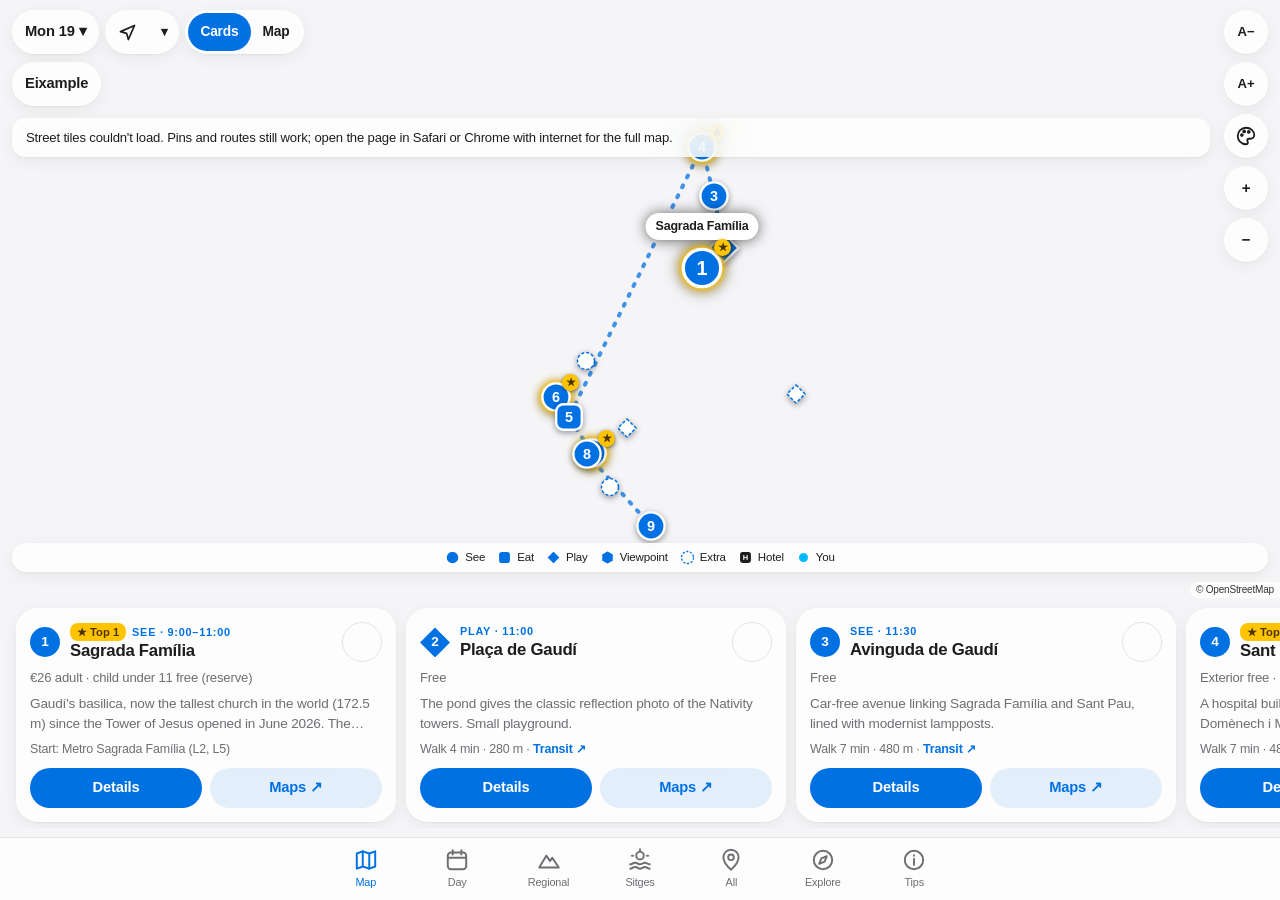
==== commit 12458068: "Add Sitges tab with Must see / Good to see / Optional ratings Co-Authored-By: Claude Sonnet 5.5 <nor" ====
--- a/barcelona-2026/index.html
+++ b/barcelona-2026/index.html
@@ -958,6 +958,13 @@
 .abub{position:absolute;z-index:520;left:12px;bottom:12px;min-height:44px;padding:0 18px;border:0;border-radius:980px;background:var(--glass);-webkit-backdrop-filter:saturate(180%) blur(20px);backdrop-filter:saturate(180%) blur(20px);box-shadow:var(--shadow);font-weight:800;font-size:.9rem;color:var(--fg);cursor:pointer}
 .abub.top{background:#ffc400;color:#3d2b00}
 #avbtn[aria-pressed="true"]{background:var(--accent);color:var(--on-accent)}
+
+.rtg{flex:none;align-self:center;font-size:.68rem;font-weight:700;padding:5px 10px;border-radius:12px;white-space:nowrap;cursor:pointer}
+.r-m{background:rgba(255,138,0,.18);color:#c25e00}
+.r-g{background:rgba(10,132,255,.16);color:#0a6fd6}
+.r-o{background:rgba(128,128,128,.2);color:var(--muted)}
+.rkey{font-size:.8rem;color:var(--muted);line-height:1.45;margin:6px 2px 10px}
+.rkey b{font-weight:700}
 </style></head><body>
 <div class="menu" id="pop" hidden>
   <label for="fsr">Text size <output id="fsv"></output></label>
@@ -1018,6 +1025,7 @@
   </section>
   <section class="screen" id="s-day" hidden></section>
   <section class="screen" id="s-reg" hidden></section>
+  <section class="screen" id="s-sit" hidden></section>
   <section class="screen" id="s-exp" hidden></section>
   <section class="screen" id="s-tips" hidden></section>
 </main>
@@ -1029,6 +1037,7 @@
   <button data-s="plan" aria-current="page"><svg viewBox="0 0 24 24" fill="none" stroke="currentColor" stroke-width="1.8" stroke-linecap="round" stroke-linejoin="round"><path d="M9 4 3.5 6v14L9 18l6 2 5.5-2V4L15 6 9 4Z"/><path d="M9 4v14M15 6v14"/></svg>Map</button>
   <button data-s="day"><svg viewBox="0 0 24 24" fill="none" stroke="currentColor" stroke-width="1.8" stroke-linecap="round" stroke-linejoin="round"><rect x="3.5" y="5" width="17" height="15.5" rx="3"/><path d="M3.5 10h17M8 3v4M16 3v4"/></svg>Day</button>
   <button data-s="reg"><svg viewBox="0 0 24 24" fill="none" stroke="currentColor" stroke-width="1.8" stroke-linecap="round" stroke-linejoin="round"><path d="m3 19 6.5-11 3.5 5 2-3L21 19H3Z"/></svg>Regional</button>
+  <button data-s="sit"><svg viewBox="0 0 24 24" fill="none" stroke="currentColor" stroke-width="1.8" stroke-linecap="round" stroke-linejoin="round"><circle cx="12" cy="8" r="3.5"/><path d="M12 2v1M4.5 8h1M18.5 8h1M3 16c2 0 2-1.5 4.5-1.5S10 16 12 16s2.5-1.5 4.5-1.5S19 16 21 16M3 20c2 0 2-1.5 4.5-1.5S10 20 12 20s2.5-1.5 4.5-1.5S19 20 21 20"/></svg>Sitges</button>
   <button data-s="all"><svg viewBox="0 0 24 24" fill="none" stroke="currentColor" stroke-width="1.8" stroke-linecap="round" stroke-linejoin="round"><path d="M12 21s7-6.2 7-11.5A7 7 0 0 0 5 9.5C5 14.8 12 21 12 21Z"/><circle cx="12" cy="9.5" r="2.6"/></svg>All</button>
   <button data-s="exp"><svg viewBox="0 0 24 24" fill="none" stroke="currentColor" stroke-width="1.8" stroke-linecap="round" stroke-linejoin="round"><circle cx="12" cy="12" r="8.5"/><path d="m15.5 8.5-2 5-5 2 2-5 5-2Z"/></svg>Explore</button>
   <button data-s="tips"><svg viewBox="0 0 24 24" fill="none" stroke="currentColor" stroke-width="1.8" stroke-linecap="round" stroke-linejoin="round"><circle cx="12" cy="12" r="8.5"/><path d="M12 11v5.5M12 7.5v.5"/></svg>Tips</button>
@@ -1212,20 +1221,33 @@
  rain:["Cathedral, Sant Feliu and the Art Museum are all indoors (combined ticket).","Museu del Cinema (€5) is a great rainy-day stop.","Arab Baths for a short indoor visit."],
  facts:["The cathedral steps appeared in Game of Thrones, season 6.","Eiffel's company built the red bridge in 1877.","El Call is the old Jewish quarter, with narrow lanes and stone steps."],
  spot:["A red iron bridge","A house with green shutters","A 90-step staircase","A tower on the wall","A cat on a doorstep"]},
-{id:"d9",reg:true,jt:"40 min",loc:"Sitges",dow:"Tue",date:"27 Oct",title:"Sitges: white town by the sea",area:"Sitges",start:"Barcelona Sants or Passeig de Gràcia, R2 Sud toward Vilanova or Sant Vicenç (about 40 min)",startPt:{n:"Barcelona Sants station",lat:41.3791,lng:2.1400},back:"Sitges station to Sants or Passeig de Gràcia (R2 Sud)",budget:"€90",budgetNote:"Train about €4 each way per adult · museums €12 per adult, under 16 free · ~€45 food",
+{id:"d9",reg:true,sit:true,jt:"40 min",loc:"Sitges",dow:"Tue",date:"27 Oct",title:"Sitges: white town by the sea",area:"Sitges",start:"Barcelona Sants or Passeig de Gràcia, R2 Sud toward Vilanova or Sant Vicenç (about 40 min)",startPt:{n:"Barcelona Sants station",lat:41.3791,lng:2.1400},back:"Sitges station to Sants or Passeig de Gràcia (R2 Sud)",budget:"€90",budgetNote:"Train about €4 each way per adult · museums €12 per adult, under 16 free · ~€45 food",
  lede:"A white seaside town with a baroque church on the point, two art museums and long beaches. Easy: 40 min by train and everything is walkable.",
  wxNote:"Forecast shown is for Barcelona. Sitges is on the coast: similar, a bit breezier.",
- getting:["R2 Sud from Sants, Passeig de Gràcia or Estació de França toward Vilanova i la Geltrú or Sant Vicenç de Calders: about 35–45 min, every 15–20 min. Single ticket about €4.20 per adult (check the child fare). Buy at the station machines.","Sit on the left side of the train for sea views near Garraf.","Sitges station to the seafront is a short walk (about 10 min). Check the last train back before dinner.","Check rodalies.gencat.cat for works or strikes the evening before."],
+ getting:["R2 Sud from Sants, Passeig de Gràcia or Estació de França toward Vilanova i la Geltrú or Sant Vicenç de Calders: about 35–45 min, every 15–20 min. Single ticket about €4.20–4.60 per adult (check the child fare). Buy at the station machines.","Sit on the left side of the train for sea views near Garraf.","Sitges station to the seafront is a short walk (about 10 min). Check the last train back before dinner.","Check rodalies.gencat.cat for works or strikes the evening before."],
  stops:[
  {id:"s1",n:"Passeig Marítim & Platja de la Ribera",lat:41.2353,lng:1.8062,k:"play",t:"10:45",c:"Free",why:"A palm-lined promenade with villas and a long town beach. A good first walk from the station.",kid:"Count the palm trees. Look for shells.",tip:"The sea is cold in late October: paddling and sand play only."},
  {id:"s2",n:"Church of Sant Bartomeu and Santa Tecla",lat:41.2346,lng:1.8100,k:"see",t:"11:30",c:"Exterior and steps free",why:"A baroque church on the seafront point, the symbol of Sitges. The steps and square above the beach give the best view of the town.",kid:"Climb the steps and look back along the beach.",tip:"On the way, pass Platja de la Fragata, the small beach at the foot of the church."},
- {id:"s3",n:"Cau Ferrat & Maricel museums",lat:41.2345,lng:1.8100,k:"see",t:"12:15–13:30",c:"€12 adult (both) · under 16 free",h:"Check museusdesitges.cat/en/schedule",why:"Cau Ferrat is the house-studio of the artist Santiago Rusiñol, full of paintings, iron work and ceramics. Maricel is next door with art and sea views.",kid:"Find the wrought-iron objects and the paintings with animals.",tip:"Check opening days on museusdesitges.cat: some museums close one weekday."},
+ {id:"s3",n:"Cau Ferrat & Maricel museums",lat:41.2345,lng:1.8100,k:"see",t:"12:15–13:30",c:"€12 adult (both) · under 16 free",h:"Tue–Sun 10:00–17:00, closed Mondays (check)",why:"Cau Ferrat is the house-studio of the artist Santiago Rusiñol, full of paintings, iron work and ceramics. Maricel is next door with art and sea views.",kid:"Find the wrought-iron objects and the paintings with animals.",tip:"Check opening days on museusdesitges.cat: some museums close one weekday."},
  {id:"s4",n:"Seafront lunch (Passeig de la Ribera)",lat:41.2356,lng:1.8076,k:"eat",t:"13:45",c:"~€15 per adult",why:"Beach restaurants with tapas, grilled prawns, croquettes, calamari and local Penedès cava.",kid:"Croquettes, fried squid, pasta or pizza.",tip:"Order a few tapas to share. Look for the menú del dia."},
  {id:"s5",n:"Platja de Sant Sebastià",lat:41.2339,lng:1.8137,k:"play",t:"15:15",c:"Free",why:"One of the best-known town beaches, east of the church. Calm for a long walk.",kid:"Build a sand castle or search for sea glass.",tip:"Head back to the station by about 17:30 to avoid the evening crowd."}],
  extras:[
  {id:"x-sfragata",n:"Platja de la Fragata",lat:41.2347,lng:1.8088,k:"view",cat:"Beach",c:"Free",why:"Small beach at the foot of the church, with a view of the old town on its rock.",kid:"Look for fishing boats and seagulls.",tip:"On the way from the promenade to the church."},
  {id:"x-slanes",n:"Carrer Major & old town lanes",lat:41.2362,lng:1.8087,k:"see",cat:"Hidden gem",c:"Free",why:"White houses, balconies with flowers and small shops in the old town above the sea.",kid:"Look for the iron balconies and blue shutters.",tip:"Good for a cheap snack or ice cream."},
- {id:"x-saig",n:"Coastal walk toward Port d'Aiguadolç",lat:41.2290,lng:1.7860,k:"view",cat:"Walk",c:"Free",why:"A flat seaside path west of the town toward a small marina. About 45 min each way.",kid:"Look for boats and fish in the clear water.",tip:"Only if energy and weather allow. Bring water."}],
+ {id:"x-saig",n:"Coastal walk toward Port d'Aiguadolç",lat:41.2290,lng:1.7860,k:"view",cat:"Walk",c:"Free",why:"A flat seaside path west of the town toward a small marina. About 45 min each way.",kid:"Look for boats and fish in the clear water.",tip:"Only if energy and weather allow. Bring water."},
+ {id:"x-sirena",n:"La Sirena de Sitges (mermaid statue)",lat:41.2344,lng:1.8092,k:"see",cat:"Kid fun",c:"Free",why:"A 1965 bronze mermaid on the Punta promenade. Visitors high-five her raised hand.",kid:"Give her a high-five and make a wish.",tip:"On the walk to the church."},
+ {id:"x-raco",n:"Racó de la Calma",lat:41.2347,lng:1.8106,k:"view",cat:"Viewpoint",c:"Free",why:"A quiet passage between the Maricel buildings, with a framed view of the sea.",kid:"Look for the best photo frame of the sea.",tip:"Less crowded than the church square."},
+ {id:"x-baluard",n:"Plaça del Baluard",lat:41.2341,lng:1.8114,k:"view",cat:"Viewpoint",c:"Free",why:"A viewpoint over Sant Sebastià beach, the promenade and the sea. Best in the late afternoon.",kid:"Spot the beach huts and the cliff cemetery.",tip:"Sunset spot."},
+ {id:"x-muralla",n:"Muralla de Sitges (old town wall)",lat:41.235,lng:1.8096,k:"see",cat:"Free sight",c:"Free",why:"A short surviving stretch of the medieval town wall, near the Baluard and the church.",kid:"Find the stone blocks that are older than the houses.",tip:"On the way to the church."},
+ {id:"x-palau",n:"Palau de Maricel",lat:41.2349,lng:1.811,k:"see",cat:"Museum",c:"Part of the museum ticket",h:"Sundays 10:00–14:00 (check)",why:"An early 20th-century palace with the Saló d'Or, Saló Blau and a sea-view cloister. A guide says it opens on Sundays only.",kid:"Look for the ceiling and the sea windows.",tip:"Probably closed on Tuesday. Check museusdesitges.cat/en/schedule."},
+ {id:"x-mercat",n:"Mercat Vell (old market)",lat:41.236,lng:1.8056,k:"see",cat:"Free sight",c:"Free",why:"An 1889 iron-framed market hall on Plaça de l'Ajuntament, the first iron building in Sitges.",kid:"Look for the iron columns.",tip:"Next to the town hall."},
+ {id:"x-carbonell",n:"Casa Bartomeu Carbonell",lat:41.2363,lng:1.807,k:"see",cat:"Modernista",c:"Exterior free",why:"A Modernista building on Plaça del Cap de la Vila with a ceramic clock tower.",kid:"Find the clock tower.",tip:"Combine with the old-town lanes."},
+ {id:"x-romantic",n:"Museu Romàntic Can Llopis",lat:41.2363,lng:1.8076,k:"play",cat:"Museum",c:"Paid, check at the door",why:"A 19th-century town house with period rooms and a famous collection of antique dolls.",kid:"Look for the antique dolls and music boxes.",tip:"Check opening days at museusdesitges.cat."},
+ {id:"x-terramar",n:"Terramar seafront walk",lat:41.2318,lng:1.7952,k:"view",cat:"Walk",c:"Free",why:"A seaside walk west of the town centre toward Terramar, with villas and sea views.",kid:"Count the villas with towers.",tip:"Only if you have time. Bring water."},
+ {id:"x-costadorada",n:"Costa Dorada (seafood)",lat:41.2338,lng:1.8128,k:"eat",cat:"Food",c:"~€20 per adult",why:"A family-run seafood restaurant on Sant Sebastià beach since 1968, known for paella and grilled sea bass.",kid:"Paella is easy to share.",tip:"Book if you want a beach table."},
+ {id:"x-cable",n:"El Cable (budget tapas)",lat:41.2365,lng:1.8068,k:"eat",cat:"Food",c:"~€12 per adult",why:"A simple local bar since 1940 on Carrer Barcelona, known for patatas bravas.",kid:"Patatas bravas and croquettes.",tip:"Cheap and local. Cash and card both common."},
+ {id:"x-izarra",n:"Izarra Taberna Vasca (pintxos)",lat:41.2361,lng:1.8089,k:"eat",cat:"Food",c:"~€15 per adult",why:"A Basque pintxos bar on Carrer Major. Pay by the toothpicks left on your plate.",kid:"Pick small bites and count the toothpicks.",tip:"Try the artichokes and grilled octopus."},
+ {id:"x-flors",n:"Corpus Christi flower-carpet plaques",lat:41.2366,lng:1.8082,k:"see",cat:"Hidden gem",c:"Free",why:"Plaques on old-town walls (Carrer de Santiago Rusiñol area) that mark winning flower carpets from the Corpus Christi festival.",kid:"Find five plaques.",tip:"A free treasure hunt in the lanes."}],
  rain:["Cau Ferrat and Maricel museums are indoors (€12 adult, under 16 free).","Cafés and cava bars on Carrer Major.","Swap: Tarragona, with its Roman amphitheatre by the sea. Regional train from Sants, 60–75 min. Roman sites are closed on Mondays."],
  facts:["Sitges is known for an international fantasy film festival every October.","The artist Santiago Rusiñol turned two fishermen's houses into Cau Ferrat.","The church of Sant Bartomeu and Santa Tecla stands on the seafront point."],
  spot:["Palm trees on the promenade","A church above the sea","A house with blue shutters","A boat on the sand","A seagull"]},
@@ -1339,7 +1361,7 @@
 var BOOK={
 d7:["Buy the R5 + rack railway or cable car ticket at fgc.cat or at the station. Check the child fare.","Black Madonna viewing is by timed slot: reserve at montserratvisita.com.","Funicular de Sant Joan: check that it runs on turistren.cat."],
 d8:["Cathedral combined ticket (€12) at tickets.catedraldegirona.cat.","Avant: book a few days ahead on renfe.com. The R11 needs no booking."],
-d9:["Cau Ferrat + Maricel (€12 adult, under 16 free): check opening days at museusdesitges.cat/en/schedule.","Train: buy at the station machine. No booking needed."],
+d9:["Cau Ferrat + Maricel (€12 adult, under 16 free): open Tue–Sun 10:00–17:00, closed Mondays (confirm at museusdesitges.cat/en/schedule).","Palau de Maricel is Sundays only, so it is likely closed on Tuesday.","Train: buy at the station machine. No booking needed."],
 d10:["Sarfa bus: buy tickets on sarfa.com and check the last bus back."],
 
 d1:["Sagrada Família: reserve a timed slot (9:00 is best) at sagradafamilia.org. The child under 11 still needs a free ticket.","Casa Batlló / Casa Milà inside (optional): timed tickets on their official sites."],
@@ -1366,12 +1388,25 @@
 "x-pvi":I(["Town hall","Cafés","Cobbled square"],"10 min.","Free.","Cafés around.","Girona station, 15 min walk"),
 s1:I(["Palm-lined promenade","Town beach and sea view","Beach villas and cafés"],"30–45 min.","Free.","Benches, cafés and public toilets near the beach.","Sitges station, 10 min walk"),
 s2:I(["Baroque church on the point","Steps and square above the beach","View over the town and the sea"],"20–30 min.","Square free. Check the church's opening times for the inside.","Benches on the square; cafés nearby.","Sitges station, 15–20 min walk","Best photo: from the beach side looking up."),
-s3:I(["Cau Ferrat: Rusiñol's house-studio with paintings and iron work","Maricel: art and a terrace with sea views","Courtyards by the sea"],"1–1.25 h.","€12 adult for Cau Ferrat + Maricel. Under 16 free. Check opening days on museusdesitges.cat/en/schedule.","Toilets inside. Benches by the sea.","Sitges station, 15–20 min walk","Check the opening days before you go."),
+s3:I(["Cau Ferrat: Rusiñol's house-studio with paintings and iron work","Maricel: art and a terrace with sea views","Courtyards by the sea"],"1–1.25 h.","€12 adult for Cau Ferrat + Maricel. Under 16 free. Open Tue–Sun 10:00–17:00, closed Mondays (per a guide; confirm on museusdesitges.cat/en/schedule).","Toilets inside. Benches by the sea.","Sitges station, 15–20 min walk","Check the opening days before you go."),
 s4:I(["Seafront restaurants","Tapas, prawns, croquettes","Penedès cava"],"1–1.25 h.","Walk in. Card accepted.","Toilets in restaurants.","Sitges station, 10 min walk","Order a few dishes to share."),
 s5:I(["Long town beach","Sea view","Easy walk along the sand"],"45 min–1 h.","Free.","Beach cafés (limited out of season).","Sitges station, 20 min walk"),
 "x-sfragata":I(["Small beach at the foot of the church","View of the old town on its rock"],"15–20 min.","Free.","Benches near.","Sitges station, 15 min walk"),
 "x-slanes":I(["White houses and flowery balconies","Small shops","Cafés"],"20–30 min.","Free.","Cafés and shops.","Sitges station, 8–10 min walk"),
 "x-saig":I(["Flat seaside path","Small marina","Sea views"],"1.5–2 h round trip.","Free.","Few facilities; bring water.","Sitges station, then walk west along the coast"),
+"x-sirena":I(["Bronze mermaid by Pere Jou (1965)", "Worn-smooth hand for high-fives", "Sea view on the Punta"],"10–15 min.","Free.","Benches on the promenade.","Sitges station, 15–20 min walk"),
+"x-raco":I(["Quiet passage by the Maricel buildings", "Framed sea view"],"10 min.","Free.","Benches nearby.","Sitges station, 15–20 min walk"),
+"x-baluard":I(["Viewpoint over Sant Sebastià beach", "Promenade and sea view", "Late-afternoon light"],"15–20 min.","Free.","Benches; cafés nearby.","Sitges station, 20 min walk"),
+"x-muralla":I(["Short stretch of medieval wall", "Old stone blocks", "Next to the church hill"],"10 min.","Free.","Benches nearby.","Sitges station, 15–20 min walk"),
+"x-palau":I(["Saló d'Or and Saló Blau", "Chapel and cloister", "Sea-view terraces"],"45–60 min.","Part of the Cau Ferrat + Maricel ticket. A guide says Sundays only 10:00–14:00; confirm on museusdesitges.cat.","Toilets inside.","Sitges station, 15–20 min walk","Probably closed on Tuesday."),
+"x-mercat":I(["1889 iron-framed market hall", "Town hall square", "Cafés around"],"10–15 min.","Free.","Cafés and toilets nearby.","Sitges station, 8–10 min walk"),
+"x-carbonell":I(["Modernista façade", "Ceramic clock tower", "Old town square"],"10 min.","Exterior free.","Cafés around.","Sitges station, 8–10 min walk"),
+"x-romantic":I(["Period rooms of a 19th-century home", "Antique doll collection", "Music boxes"],"45–60 min.","Paid. Check price and days on museusdesitges.cat.","Toilets inside.","Sitges station, 10 min walk"),
+"x-terramar":I(["Seafront path west of town", "Villas and gardens", "Sea views"],"1–1.5 h.","Free.","Few facilities.","Sitges station, then walk west along the coast"),
+"x-costadorada":I(["Paella and rice dishes", "Grilled sea bass", "Beach-front tables"],"1–1.25 h.","Walk in. Booking helps at lunch.","Toilets inside.","Sitges station, 20 min walk"),
+"x-cable":I(["Patatas bravas", "Croquettes", "Local bar atmosphere"],"45 min.","Walk in. Cheap menu.","Toilets inside.","Sitges station, 8–10 min walk"),
+"x-izarra":I(["Pintxos on the bar", "Pay by toothpicks", "Artichokes and grilled octopus"],"45–60 min.","Walk in.","Toilets inside.","Sitges station, 8–10 min walk"),
+"x-flors":I(["Plaques marking Corpus Christi carpets", "Whitewashed old-town lanes"],"15–20 min.","Free.","Cafés around.","Sitges station, 8–10 min walk"),
 c1:I(["Beach with sea view","Walled old town above","Fishing boats on the sand"],"45 min–1 h.","Free.","Beach cafés (limited out of season).","Tossa bus station, 10–15 min walk"),
 c2:I(["Cobbled lanes","Round towers","Statue of Ava Gardner","Sea views from the walls"],"1–1.25 h.","Free to walk the walls.","Café stops in the lanes.","Tossa bus station, 15–20 min walk","Smooth stone: shoes with grip."),
 c3:I(["Lighthouse","Cliff view","Bay panorama"],"20–30 min.","Free.","Benches.","Tossa bus station, 25 min walk"),
@@ -1540,13 +1575,13 @@
   if(c&&Date.now()-c.t<3*3600*1000){wxRefresh();return}
   try{fetch(WX_URL).then(function(r){return r.json()}).then(function(j){if(j&&j.daily){WX=j;wxState="live";try{localStorage.setItem("bcn26wx2",JSON.stringify({t:Date.now(),d:j}))}catch(e){}}else wxState=WX?"cached":"err";wxRefresh()}).catch(function(){wxState=WX?"cached":"err";wxRefresh()})}
   catch(e){wxState=WX?"cached":"err";wxRefresh()}}
-function wxRefresh(){updateTop();renderDayMenu();if(screen==="day"||screen==="reg")renderDay()}
+function wxRefresh(){updateTop();renderDayMenu();if(screen==="day"||screen==="reg"||screen==="sit")renderDay()}
 
 /* ================= MAP (Leaflet + OpenStreetMap) ================= */
 var cur=0;var nd=new Date(),ymd=nd.getFullYear()*10000+(nd.getMonth()+1)*100+nd.getDate();
 if(ymd>=20261019&&ymd<=20261028)cur=ymd-20261019;else if(typeof store.day==="number"&&store.day<D.length)cur=store.day;
-var lastCity=cur<6?cur:5,lastReg=cur>=6?cur:6;
-function setDay(i){cur=i;if(D[i].reg)lastReg=i;else lastCity=i;store.day=i;save()}
+var lastCity=cur<6?cur:5,lastReg=(cur>=6&&!D[cur].sit)?cur:6;
+function setDay(i){cur=i;if(D[i].sit){}else if(D[i].reg)lastReg=i;else lastCity=i;store.day=i;save()}
 var plan={idx:0,want:null,lock:0},map=null,pinLayer=null,meLayer=null,tileErr=0;
 function planList(){var d=D[cur];return d.stops.concat(d.extras)}
 function carH(){return $("car").offsetHeight||190}
@@ -1655,7 +1690,7 @@
   if(car.scrollLeft>=car.scrollWidth-car.clientWidth-3)best=cs.length-1;
   if(best!==plan.idx){plan.idx=best;drawPins(false);focusSel()}},120)},{passive:true})})();
 $("daybtn").addEventListener("click",function(e){e.stopPropagation();toggleMenu("daymenu")});
-$("wxbtn").addEventListener("click",function(){go(D[cur].reg?"reg":"day")});
+$("wxbtn").addEventListener("click",function(){go(D[cur].sit?"sit":D[cur].reg?"reg":"day")});
 $("locbtn").addEventListener("click",function(e){e.stopPropagation();closeMenus();
   if(!meSaved()){meGps();toast("Finding you…");return}
   if(hasMe()){store.meOn=false;save();drawMe();rebuildCards();updateLocBtn();toast("My location hidden")}
@@ -1771,20 +1806,22 @@
   h+='</div></div>';
   box.innerHTML=h;box.hidden=false;box.scrollTop=0;
   $("d-x").addEventListener("click",closeDetail);
-  $("d-chk").addEventListener("click",function(){var v=!store.done[s.id];setDone(s,v);$("d-chk").setAttribute("aria-pressed",v?"true":"false");if(screen==="day"||screen==="reg")renderDay()});
+  $("d-chk").addEventListener("click",function(){var v=!store.done[s.id];setDone(s,v);$("d-chk").setAttribute("aria-pressed",v?"true":"false");if(screen==="day"||screen==="reg"||screen==="sit")renderDay()});
   $("d-map").addEventListener("click",function(){closeDetail();setDay(s.day);plan.want=s.id;go("plan")})}
 function closeDetail(){$("detail").hidden=true}
 
 /* ================= DAY ================= */
-function renderChips(){var w=$("chips2");if(!w)return;w.innerHTML="";var rv=screen==="reg";D.forEach(function(d,i){if(!!d.reg!==rv)return;var x=wxDay(i);var b=el("button",null,"<b>"+d.dow+" "+d.date.split(" ")[0]+"</b><small>"+(x?wxIcon(x.code)+" "+rnd(x.hi)+"° · ":"")+d.area+"</small>");b.setAttribute("aria-pressed",i===cur?"true":"false");b.addEventListener("click",function(){setDay(i);renderDay()});w.appendChild(b)});
+var sitF="all",RL={m:"Must see",g:"Good to see",o:"Optional"},RDEF={s1:"m",s2:"m",s3:"m",s4:"g",s5:"g","x-sfragata":"g","x-slanes":"g","x-saig":"o","x-sirena":"g","x-raco":"o","x-baluard":"g","x-muralla":"o","x-palau":"o","x-mercat":"o","x-carbonell":"o","x-romantic":"o","x-terramar":"o","x-costadorada":"g","x-cable":"o","x-izarra":"o","x-flors":"o"};
+function rateOf(s){return (store.rate&&store.rate[s.id])||RDEF[s.id]||"o"}
+function renderChips(){var w=$("chips2");if(!w)return;w.innerHTML="";var rv=screen==="reg";D.forEach(function(d,i){if(!!d.reg!==rv||d.sit)return;var x=wxDay(i);var b=el("button",null,"<b>"+d.dow+" "+d.date.split(" ")[0]+"</b><small>"+(x?wxIcon(x.code)+" "+rnd(x.hi)+"° · ":"")+d.area+"</small>");b.setAttribute("aria-pressed",i===cur?"true":"false");b.addEventListener("click",function(){setDay(i);renderDay()});w.appendChild(b)});
   var on=w.querySelector('[aria-pressed="true"]');if(on&&on.scrollIntoView&&w.offsetParent)on.scrollIntoView({inline:"center",block:"nearest"})}
 function dayKm(d){var t=0;for(var i=1;i<d.stops.length;i++){if(!TRANSIT[d.id+":"+d.stops[i].id])t+=walk(d.stops[i-1],d.stops[i])}return t}
 function routeLinks(d){var st=d.stops,parts=[],i=0;while(i<st.length-1){parts.push(st.slice(i,i+5));i+=4}
   return parts.map(function(seg,pi){var u="https://www.google.com/maps/dir/?api=1&travelmode=walking&origin="+q(seg[0].n,seg[0].loc)+"&destination="+q(seg[seg.length-1].n,seg[seg.length-1].loc);var mid=seg.slice(1,-1);if(mid.length)u+="&waypoints="+mid.map(function(s){return q(s.n,s.loc)}).join("%7C");
   return '<a class="btn wide'+(pi===0?" solid":"")+'" href="'+u+'" target="_blank" rel="noopener">Walking route '+(pi+1)+'/'+parts.length+' ↗</a>'}).join("")}
 function renderDay(){
-  var d=D[cur],rv=!!d.reg&&screen==="reg",box=$(rv?"s-reg":"s-day"),w=wxDay(cur);$(rv?"s-day":"s-reg").innerHTML="";
-  var h=pageHead(rv?"Regional":"Day overview",d.dow+" "+d.date+" · "+d.area)+'<div class="chips" id="chips2"></div>';
+  var d=D[cur],st=screen==="sit"&&!!d.sit,rv=!!d.reg&&(screen==="reg"||st),box=$(st?"s-sit":rv?"s-reg":"s-day"),w=wxDay(cur);["s-day","s-reg","s-sit"].forEach(function(n){if(n!==box.id)$(n).innerHTML=""});
+  var h=pageHead(st?"Sitges":rv?"Regional":"Day overview",d.dow+" "+d.date+" · "+d.area)+(st?'':'<div class="chips" id="chips2"></div>');
   h+='<div class="hero"><h2>'+d.title+'</h2><p>'+d.lede+'</p><div class="stats">'+(d.jt?'<div class="stat"><b>'+d.jt+'</b><span>each way</span></div>':'<div class="stat"><b>'+dayKm(d).toFixed(1)+' km</b><span>walking</span></div>')+'<div class="stat"><b>'+d.stops.length+'</b><span>stops</span></div><div class="stat"><b>'+d.budget+'</b><span>est. cost</span></div></div>'+
     '<div class="cstat">'+d.budgetNote+'. For 2 adults and 1 child.</div><div class="startline"><span class="k">Start</span><span>'+d.start+'</span></div><div class="btnrow">'+routeLinks(d)+'</div></div>';
   h+='<div class="panel"><b class="t">Weather</b>';
@@ -1797,15 +1834,19 @@
   if(d.getting)h+='<div class="panel"><b class="t">Getting there and back</b><ul>'+d.getting.map(function(r){return"<li>"+r+"</li>"}).join("")+'</ul></div>';
   h+=hotelPanel(d);
   if(BOOK[d.id])h+='<div class="panel"><b class="t">Book ahead</b><ul>'+BOOK[d.id].map(function(r){return"<li>"+r+"</li>"}).join("")+'</ul></div>';
-  h+='<div class="sec"><h3>Route</h3><span id="prog"></span></div><div class="bar"><i id="pbar"></i></div><div id="rows"></div>';
-  h+='<div class="sec"><h3>If you have time</h3><span>'+d.extras.length+' extras</span></div><div id="xrows"></div>';
+  if(st){var cnt={m:0,g:0,o:0};d.stops.concat(d.extras).forEach(function(s){cnt[rateOf(s)]++});
+    h+='<div class="sec"><h3>Rated places</h3><span>'+(d.stops.length+d.extras.length)+' places</span></div><div class="seg" id="rf" role="group" aria-label="Filter by rating"><button data-r="all">All</button><button data-r="m">Must see '+cnt.m+'</button><button data-r="g">Good '+cnt.g+'</button><button data-r="o">Optional '+cnt.o+'</button></div><div class="rkey"><b>Must see:</b> worth planning around. <b>Good to see:</b> nice if time allows. <b>Optional:</b> skip it and you miss nothing. Tap a tag on any place to change its rating.</div>';}
+  h+='<div class="sec"><h3>'+(st?"Main route":"Route")+'</h3><span id="prog"></span></div><div class="bar"><i id="pbar"></i></div><div id="rows"></div>';
+  h+='<div class="sec"><h3>'+(st?"More places":"If you have time")+'</h3><span>'+d.extras.length+(st?' places':' extras')+'</span></div><div id="xrows"></div>';
   h+='<div class="panel rain"><b class="t">If it rains</b><ul>'+d.rain.map(function(r){return"<li>"+r+"</li>"}).join("")+'</ul></div>';
   h+='<details class="acc"><summary>For kids</summary><div class="c"><b>Facts</b><ul>'+d.facts.map(function(f){return"<li>"+f+"</li>"}).join("")+'</ul><b style="display:block;margin-top:10px">Spot list</b><ul class="spot" id="spot"></ul></div></details>';
   box.innerHTML=h;bindHotel();bindAa();renderChips();
   function prog(){var n=d.stops.filter(function(s){return store.done[s.id]}).length;$("prog").textContent=n+" of "+d.stops.length+" visited";$("pbar").style.width=(n/d.stops.length*100)+"%"}
-  function row(s,lab){var b=el("button","rowb k-"+s.k+(store.done[s.id]?" done":""),'<span class="'+numCls(s)+'">'+lab+'</span><span class="rt"><b>'+(s.top?'<span class="tstar2">★</span> ':'')+s.n+'</b><small>'+(s.x?s.cat:KIND[s.k]+" · "+s.t)+' · '+s.c+'</small></span>');b.addEventListener("click",function(){openDetail(s)});return b}
-  d.stops.forEach(function(s,i){$("rows").appendChild(row(s,String(i+1)))});
-  d.extras.forEach(function(s){$("xrows").appendChild(row(s,"+"))});
+  function row(s,lab){var b=el("button","rowb k-"+s.k+(store.done[s.id]?" done":""),'<span class="'+numCls(s)+'">'+lab+'</span><span class="rt"><b>'+(s.top?'<span class="tstar2">★</span> ':'')+s.n+'</b><small>'+(s.x?s.cat:KIND[s.k]+" · "+s.t)+' · '+s.c+'</small></span>'+(st?'<span class="rtg r-'+rateOf(s)+'" role="button" tabindex="0">'+RL[rateOf(s)]+'</span>':''));b.addEventListener("click",function(e){var t=st&&e.target.closest&&e.target.closest(".rtg");if(t){e.stopPropagation();var o=["m","g","o"],r=o[(o.indexOf(rateOf(s))+1)%3];store.rate=store.rate||{};store.rate[s.id]=r;save();renderDay();return}openDetail(s)});return b}
+  function ok(s){return !st||sitF==="all"||rateOf(s)===sitF}
+  d.stops.forEach(function(s,i){if(ok(s))$("rows").appendChild(row(s,String(i+1)))});
+  d.extras.forEach(function(s){if(ok(s))$("xrows").appendChild(row(s,"+"))});
+  if(st){Array.prototype.forEach.call(box.querySelectorAll("#rf button"),function(b){b.setAttribute("aria-pressed",String(b.getAttribute("data-r")===sitF));b.addEventListener("click",function(){sitF=b.getAttribute("data-r");renderDay()})});if(!$("rows").children.length)$("rows").innerHTML='<p class="cstat">No main-route places with this rating.</p>';if(!$("xrows").children.length)$("xrows").innerHTML='<p class="cstat">No more places with this rating.</p>'}
   prog();
   var sp=$("spot");d.spot.forEach(function(t,i){var key=d.id+"_"+i;var li=el("li",null,'<label><input type="checkbox"'+(store.spot[key]?" checked":"")+'> <span>'+t+'</span></label>');li.querySelector("input").addEventListener("change",function(e){store.spot[key]=e.target.checked;save()});sp.appendChild(li)})}
 
@@ -1845,19 +1886,20 @@
 
 /* ================= NAVIGATION ================= */
 var screen="plan";
-function go(s){screen=s;["plan","day","reg","exp","tips","all"].forEach(function(n){$("s-"+n).hidden=n!==s});
+function go(s){screen=s;["plan","day","reg","sit","exp","tips","all"].forEach(function(n){$("s-"+n).hidden=n!==s});
   document.body.classList.toggle("plan",s==="plan"||s==="all");
   Array.prototype.forEach.call(document.querySelectorAll("nav.tabbar button"),function(b){if(b.getAttribute("data-s")===s)b.setAttribute("aria-current","page");else b.removeAttribute("aria-current")});
   closeDetail();closeMenus();window.scrollTo({top:0});
   if(s==="plan")renderPlan();
   if(s==="all")renderAll();
   if(s==="day"){if(D[cur].reg)setDay(lastCity);renderDay()}
-  if(s==="reg"){if(!D[cur].reg)setDay(lastReg);renderDay()}
+  if(s==="reg"){if(!D[cur].reg||D[cur].sit)setDay(lastReg);renderDay()}
+  if(s==="sit"){for(var i=0;i<D.length;i++)if(D[i].sit)setDay(i);renderDay()}
   if(s==="exp"){expDay=cur;renderExp()}
   if(s==="tips")renderTips()}
 Array.prototype.forEach.call(document.querySelectorAll("nav.tabbar button"),function(b){b.addEventListener("click",function(){go(b.getAttribute("data-s"))})});
 bindAa();initMap();
-var h0=location.hash.replace("#","");go(["day","reg","exp","tips","all"].indexOf(h0)>-1?h0:"plan");
+var h0=location.hash.replace("#","");go(["day","reg","sit","exp","tips","all"].indexOf(h0)>-1?h0:"plan");
 loadWx();
 })();
 </script>
